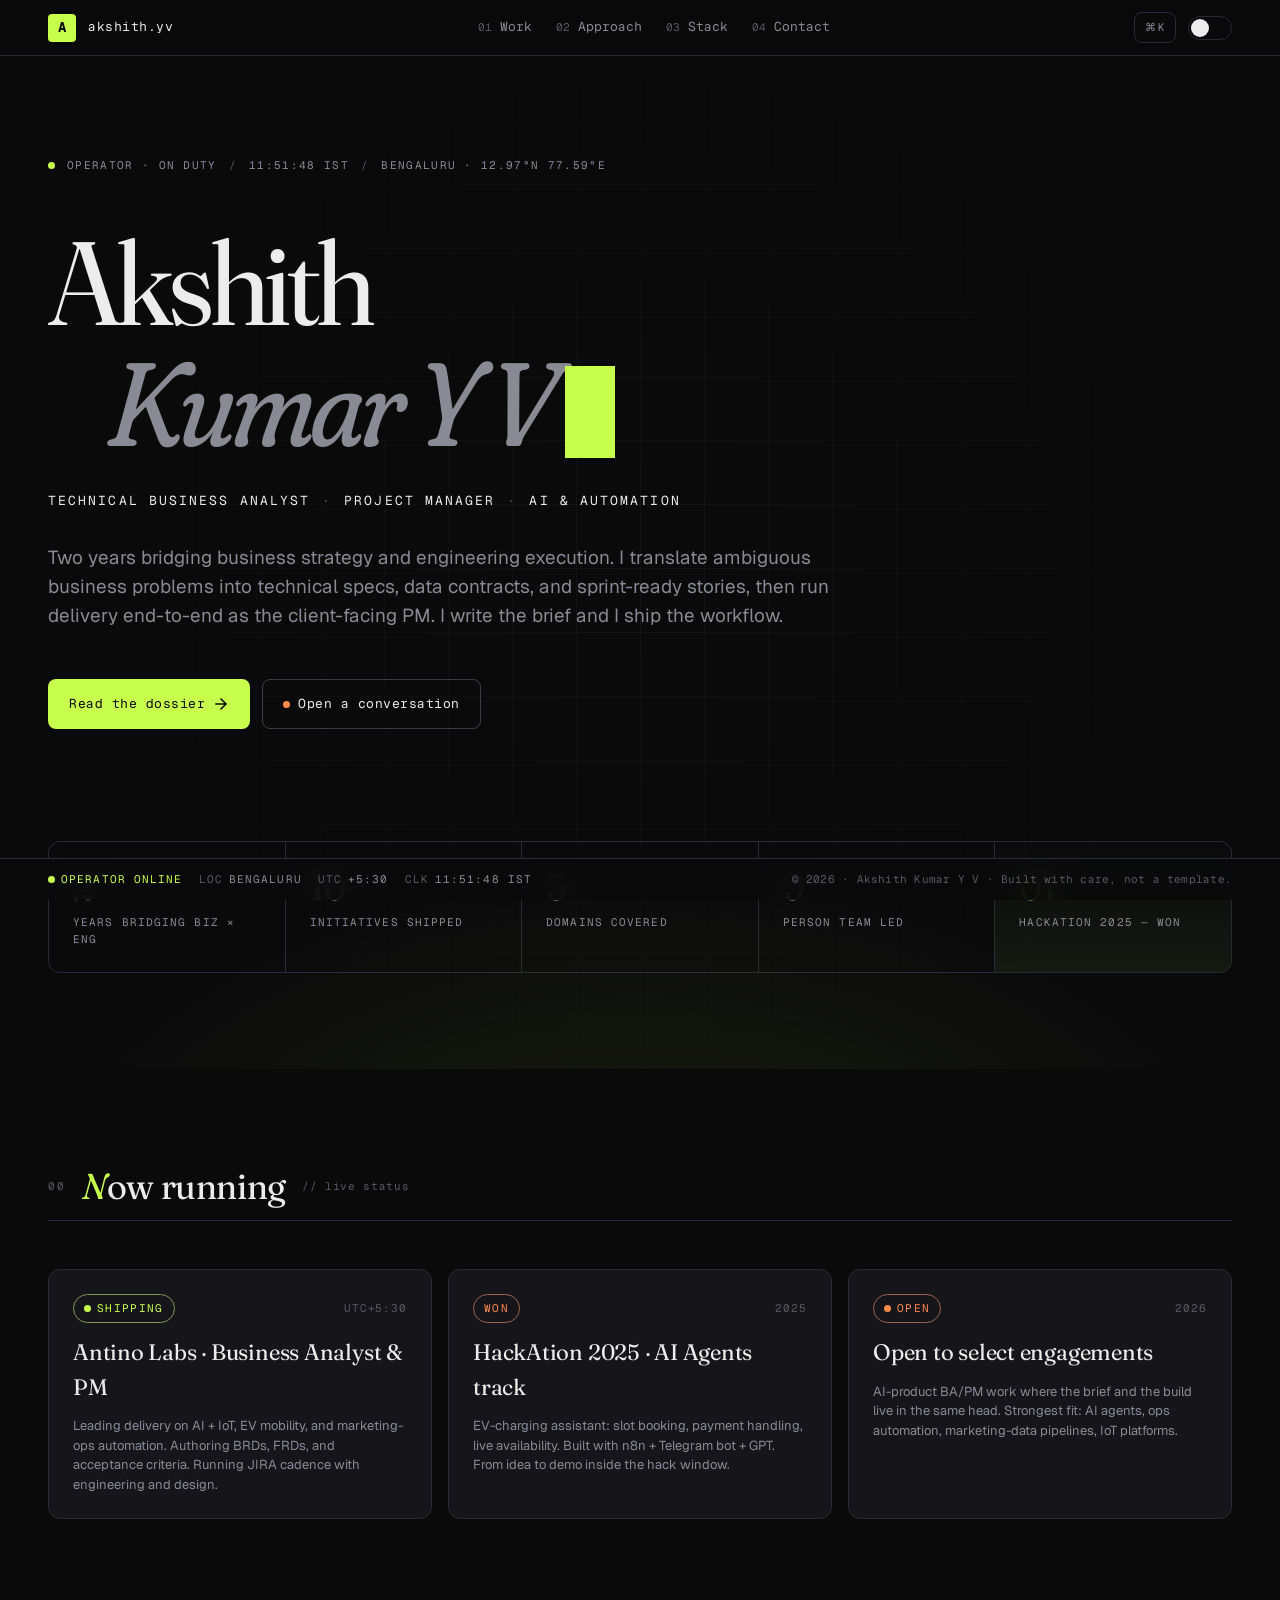
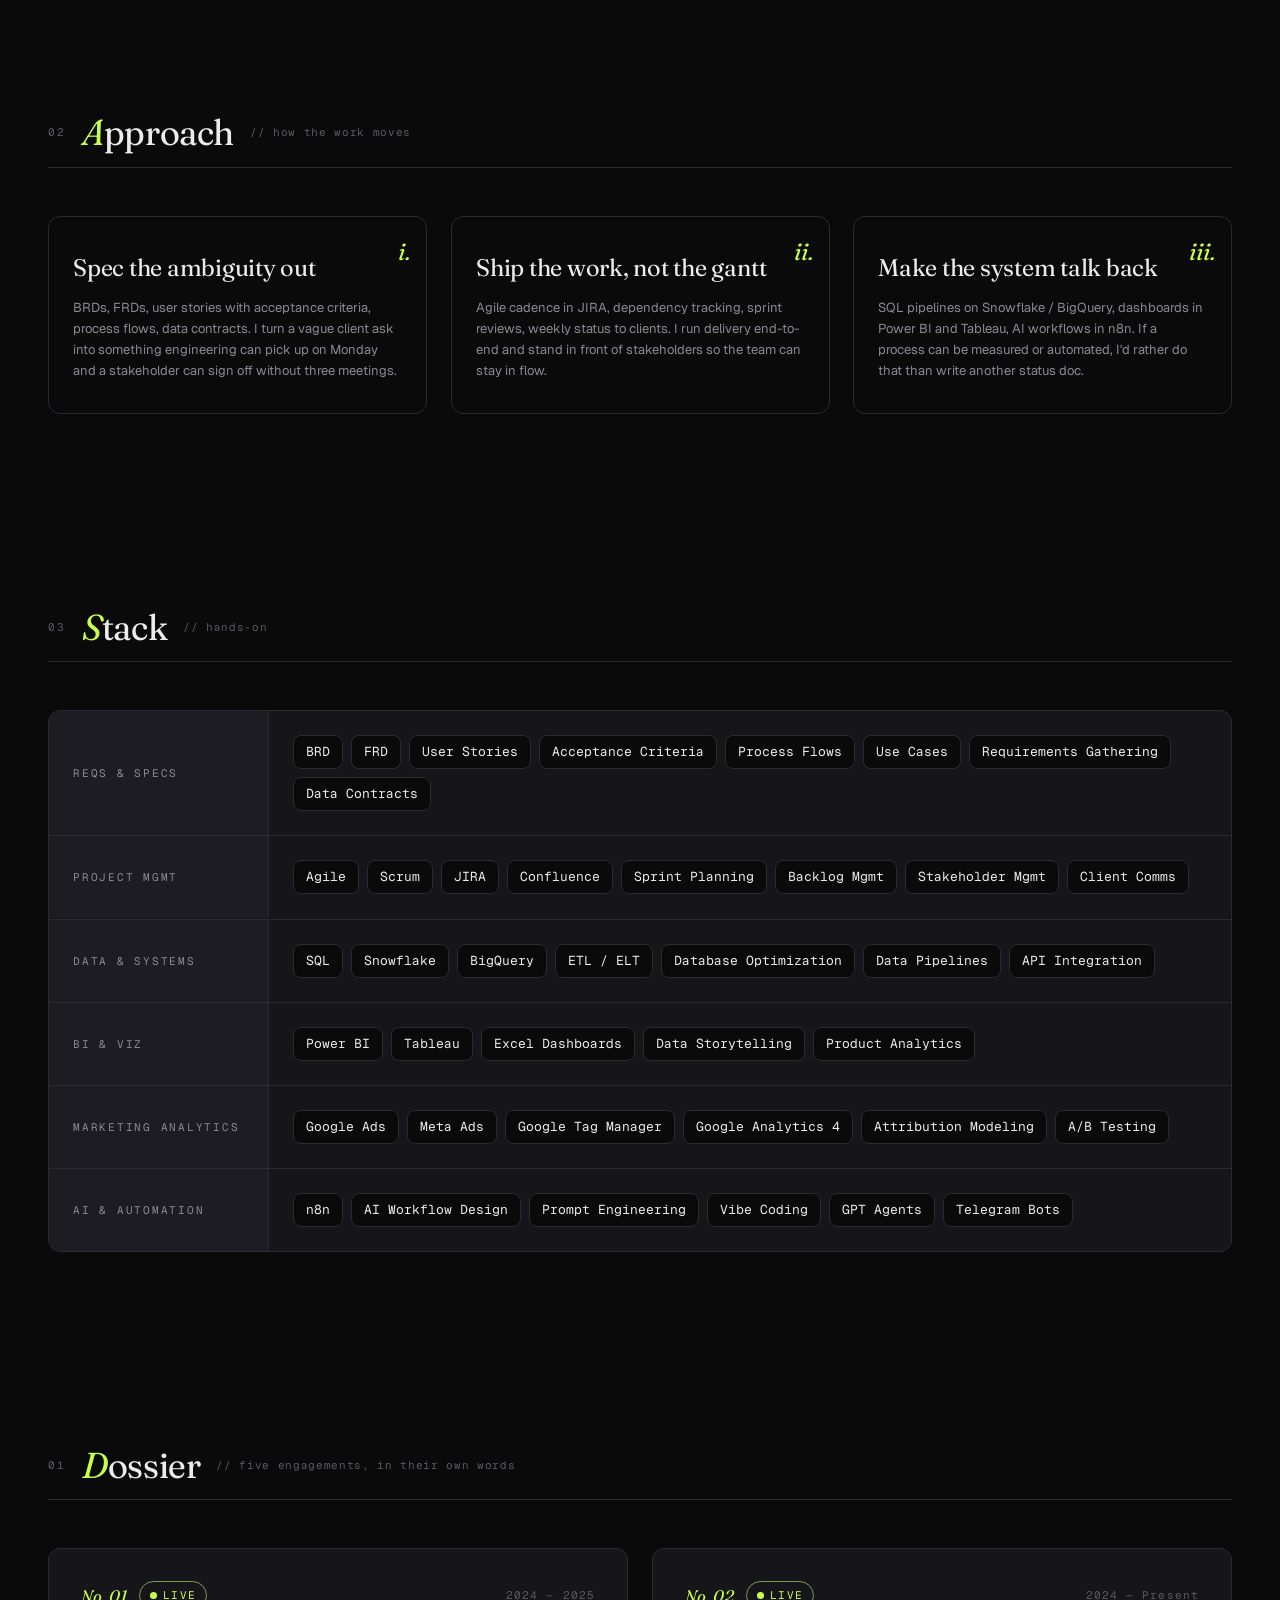
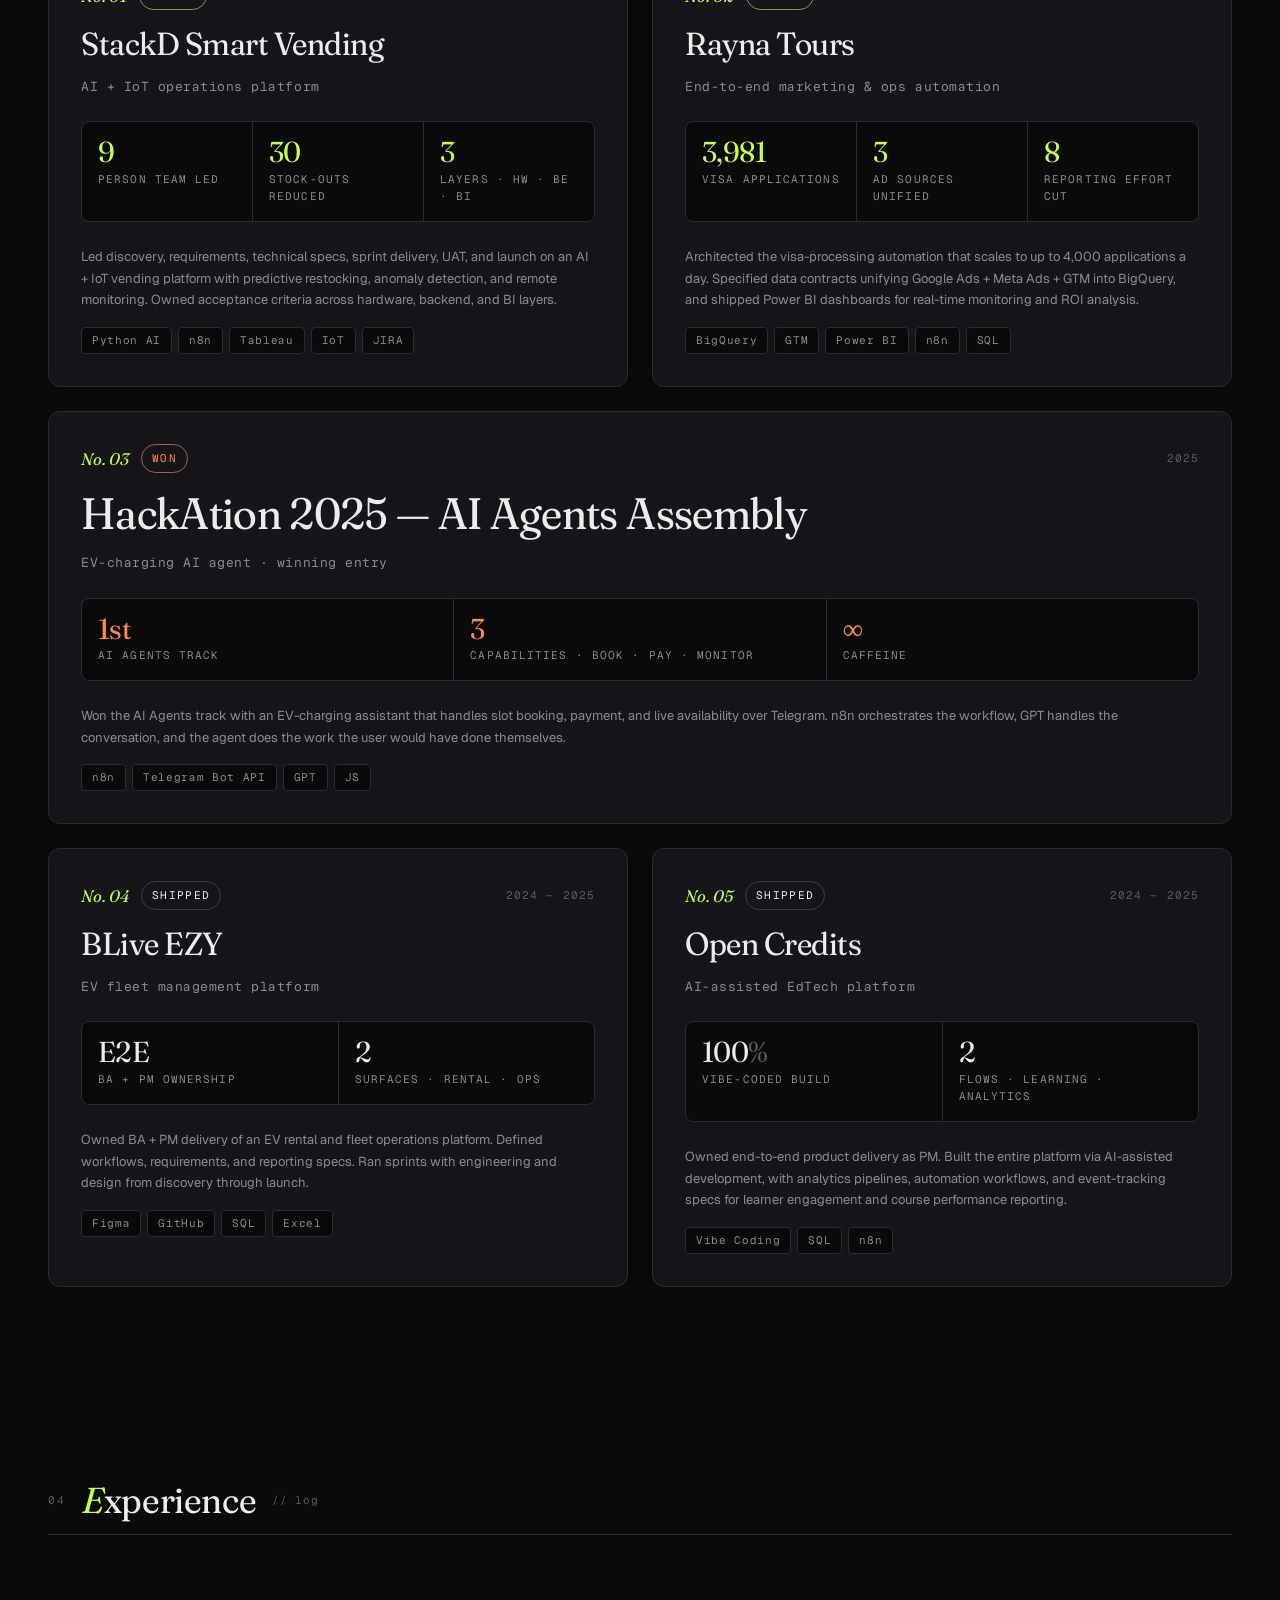
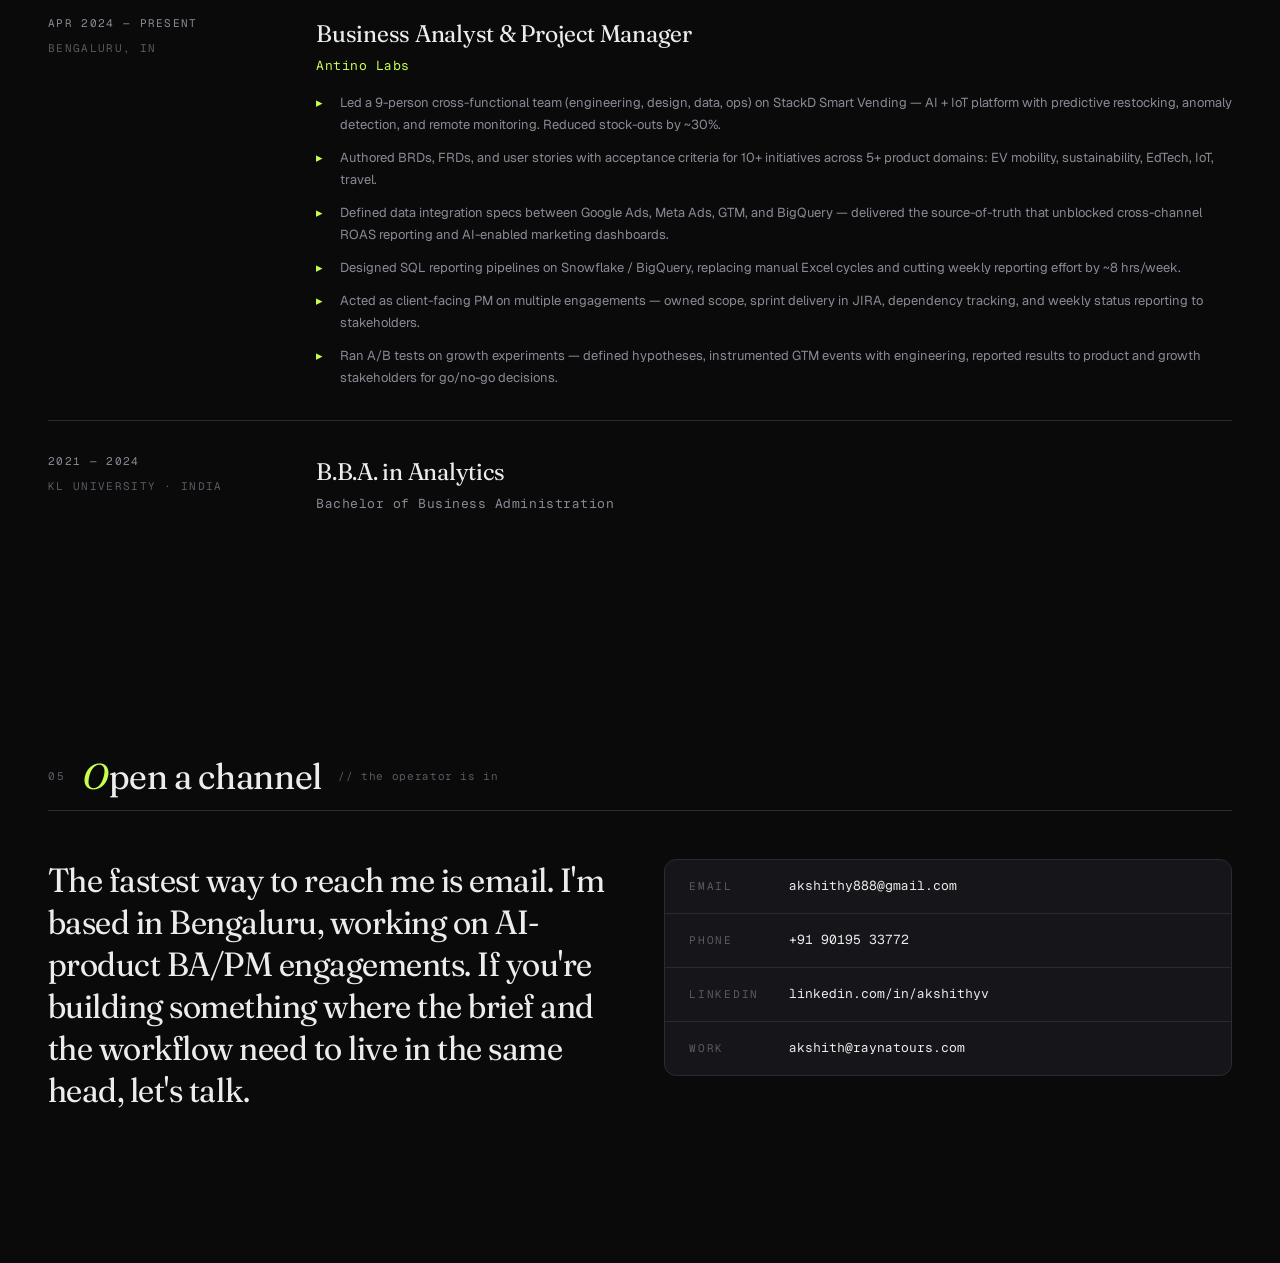
==== index.html @ d49d1dc2 "Initial portfolio: Operator's Console design system Hand-tuned static portfolio. Three files, zero d" ====
<!doctype html>
<html lang="en" data-theme="dark">
<head>
<meta charset="utf-8">
<meta name="viewport" content="width=device-width,initial-scale=1,viewport-fit=cover">
<meta name="color-scheme" content="dark light">
<title>Akshith Kumar Y V — Technical BA · PM · AI &amp; Automation</title>
<meta name="description" content="Akshith Kumar Y V. Technical Business Analyst &amp; Project Manager bridging business strategy, engineering execution, and AI automation. Bengaluru.">
<meta name="author" content="Akshith Kumar Y V">
<meta property="og:title" content="Akshith Kumar Y V — Operator's Console">
<meta property="og:description" content="Technical BA & PM shipping AI + automation systems. Bengaluru.">
<meta property="og:type" content="profile">
<meta name="theme-color" content="#0A0A0B" media="(prefers-color-scheme: dark)">
<meta name="theme-color" content="#FAF8F3" media="(prefers-color-scheme: light)">

<link rel="preconnect" href="https://fonts.googleapis.com">
<link rel="preconnect" href="https://fonts.gstatic.com" crossorigin>
<link rel="stylesheet" href="https://fonts.googleapis.com/css2?family=Fraunces:opsz,wght,SOFT@9..144,300..700,30&family=Geist:wght@400;500;600;700&family=Geist+Mono:wght@400;500&display=swap">
<link rel="stylesheet" href="styles.css?v=8">
<link rel="icon" href="favicon.svg" type="image/svg+xml">
</head>
<body>

<a href="#main" class="skip-link">Skip to content</a>

<header class="topbar" role="banner">
  <a href="#top" class="brand" aria-label="Akshith Kumar — home">
    <span class="brand-mark" aria-hidden="true">A</span>
    <span class="brand-mono">akshith.yv</span>
  </a>
  <nav class="topnav" aria-label="Primary">
    <a href="#dossier"><span class="num">01</span> Work</a>
    <a href="#approach"><span class="num">02</span> Approach</a>
    <a href="#capabilities"><span class="num">03</span> Stack</a>
    <a href="#contact"><span class="num">04</span> Contact</a>
  </nav>
  <div class="topbar-actions">
    <button class="kbd-hint" data-cmd-trigger aria-label="Open command palette">
      <kbd>⌘</kbd><kbd>K</kbd>
    </button>
    <button class="theme-toggle" data-theme-toggle aria-label="Toggle theme" aria-pressed="false">
      <span class="theme-toggle-track" aria-hidden="true"></span>
    </button>
  </div>
</header>

<main id="main">

<!-- ============================================================ HERO -->
<section id="top" class="hero" aria-labelledby="hero-name">
  <div class="hero-grid" aria-hidden="true"></div>

  <div class="hero-meta">
    <span class="dot dot-live" aria-hidden="true"></span>
    <span>OPERATOR · ON DUTY</span>
    <span class="meta-sep" aria-hidden="true">/</span>
    <span data-clock>—</span>
    <span class="meta-sep" aria-hidden="true">/</span>
    <span>BENGALURU · 12.97°N 77.59°E</span>
  </div>

  <h1 id="hero-name" class="hero-name">
    <span class="hero-line" data-morph>Akshith</span>
    <span class="hero-line hero-line-2" data-morph>Kumar Y V<em class="hero-cursor" aria-hidden="true"></em></span>
  </h1>

  <p class="hero-role">
    <span>Technical Business Analyst</span>
    <span class="dim">·</span>
    <span>Project Manager</span>
    <span class="dim">·</span>
    <span>AI &amp; Automation</span>
  </p>

  <p class="hero-lede">
    Two years bridging business strategy and engineering execution. I translate ambiguous
    business problems into technical specs, data contracts, and sprint-ready stories,
    then run delivery end-to-end as the client-facing PM. I write the brief and I ship
    the workflow.
  </p>

  <div class="hero-cta">
    <a href="#dossier" class="btn btn-primary">
      <span>Read the dossier</span>
      <svg width="16" height="16" viewBox="0 0 16 16" fill="none" aria-hidden="true"><path d="M3 8h10m0 0L8 3m5 5l-5 5" stroke="currentColor" stroke-width="1.5" stroke-linecap="square"/></svg>
    </a>
    <a href="mailto:akshithy888@gmail.com" class="btn btn-ghost">
      <span class="dot dot-warm" aria-hidden="true"></span>
      Open a conversation
    </a>
  </div>

  <div class="hero-stat-strip">
    <div class="stat">
      <span class="stat-num" data-count-to="2" data-suffix="+">0</span>
      <span class="stat-label">years bridging biz × eng</span>
    </div>
    <div class="stat">
      <span class="stat-num" data-count-to="10" data-suffix="+">0</span>
      <span class="stat-label">initiatives shipped</span>
    </div>
    <div class="stat">
      <span class="stat-num" data-count-to="5" data-suffix="+">0</span>
      <span class="stat-label">domains covered</span>
    </div>
    <div class="stat">
      <span class="stat-num" data-count-to="9">0</span>
      <span class="stat-label">person team led</span>
    </div>
    <div class="stat stat-win">
      <span class="stat-num">01</span>
      <span class="stat-label">HackAtion 2025 — won</span>
    </div>
  </div>
</section>

<!-- ===================================================== NOW RUNNING -->
<section id="signal" class="signal" aria-labelledby="signal-label">
  <div class="section-head">
    <span class="section-num">00</span>
    <h2 id="signal-label" class="section-title">Now running</h2>
    <span class="section-rule" aria-hidden="true"></span>
    <span class="section-meta">// live status</span>
  </div>

  <div class="signal-grid">
    <article class="signal-card">
      <header>
        <span class="pill pill-live"><span class="dot dot-live" aria-hidden="true"></span>SHIPPING</span>
        <span class="signal-time">UTC+5:30</span>
      </header>
      <p class="signal-headline">Antino Labs · Business Analyst &amp; PM</p>
      <p class="signal-sub">Leading delivery on AI + IoT, EV mobility, and marketing-ops automation.
        Authoring BRDs, FRDs, and acceptance criteria. Running JIRA cadence with engineering and design.</p>
    </article>

    <article class="signal-card">
      <header>
        <span class="pill pill-won">WON</span>
        <span class="signal-time">2025</span>
      </header>
      <p class="signal-headline">HackAtion 2025 · AI Agents track</p>
      <p class="signal-sub">EV-charging assistant: slot booking, payment handling, live availability.
        Built with n8n + Telegram bot + GPT. From idea to demo inside the hack window.</p>
    </article>

    <article class="signal-card">
      <header>
        <span class="pill pill-open"><span class="dot dot-warm" aria-hidden="true"></span>OPEN</span>
        <span class="signal-time">2026</span>
      </header>
      <p class="signal-headline">Open to select engagements</p>
      <p class="signal-sub">AI-product BA/PM work where the brief and the build live in the same head.
        Strongest fit: AI agents, ops automation, marketing-data pipelines, IoT platforms.</p>
    </article>
  </div>
</section>

<!-- ========================================================== APPROACH -->
<section id="approach" class="approach" aria-labelledby="approach-label">
  <div class="section-head">
    <span class="section-num">02</span>
    <h2 id="approach-label" class="section-title">Approach</h2>
    <span class="section-rule" aria-hidden="true"></span>
    <span class="section-meta">// how the work moves</span>
  </div>

  <div class="approach-grid">
    <article class="pillar">
      <span class="pillar-num">i.</span>
      <h3 class="pillar-title">Spec the ambiguity out</h3>
      <p>BRDs, FRDs, user stories with acceptance criteria, process flows, data contracts.
        I turn a vague client ask into something engineering can pick up on Monday and
        a stakeholder can sign off without three meetings.</p>
    </article>
    <article class="pillar">
      <span class="pillar-num">ii.</span>
      <h3 class="pillar-title">Ship the work, not the gantt</h3>
      <p>Agile cadence in JIRA, dependency tracking, sprint reviews, weekly status to
        clients. I run delivery end-to-end and stand in front of stakeholders so the
        team can stay in flow.</p>
    </article>
    <article class="pillar">
      <span class="pillar-num">iii.</span>
      <h3 class="pillar-title">Make the system talk back</h3>
      <p>SQL pipelines on Snowflake / BigQuery, dashboards in Power BI and Tableau,
        AI workflows in n8n. If a process can be measured or automated, I'd rather
        do that than write another status doc.</p>
    </article>
  </div>
</section>

<!-- ====================================================== CAPABILITIES -->
<section id="capabilities" class="capabilities" aria-labelledby="cap-label">
  <div class="section-head">
    <span class="section-num">03</span>
    <h2 id="cap-label" class="section-title">Stack</h2>
    <span class="section-rule" aria-hidden="true"></span>
    <span class="section-meta">// hands-on</span>
  </div>

  <div class="cap-table" role="table" aria-label="Capabilities matrix">
    <div class="cap-row" role="row">
      <div class="cap-cat" role="rowheader">REQS &amp; SPECS</div>
      <div class="cap-skills" role="cell">
        <span>BRD</span><span>FRD</span><span>User Stories</span><span>Acceptance Criteria</span>
        <span>Process Flows</span><span>Use Cases</span><span>Requirements Gathering</span><span>Data Contracts</span>
      </div>
    </div>
    <div class="cap-row" role="row">
      <div class="cap-cat" role="rowheader">PROJECT MGMT</div>
      <div class="cap-skills" role="cell">
        <span>Agile</span><span>Scrum</span><span>JIRA</span><span>Confluence</span>
        <span>Sprint Planning</span><span>Backlog Mgmt</span><span>Stakeholder Mgmt</span><span>Client Comms</span>
      </div>
    </div>
    <div class="cap-row" role="row">
      <div class="cap-cat" role="rowheader">DATA &amp; SYSTEMS</div>
      <div class="cap-skills" role="cell">
        <span>SQL</span><span>Snowflake</span><span>BigQuery</span><span>ETL / ELT</span>
        <span>Database Optimization</span><span>Data Pipelines</span><span>API Integration</span>
      </div>
    </div>
    <div class="cap-row" role="row">
      <div class="cap-cat" role="rowheader">BI &amp; VIZ</div>
      <div class="cap-skills" role="cell">
        <span>Power BI</span><span>Tableau</span><span>Excel Dashboards</span>
        <span>Data Storytelling</span><span>Product Analytics</span>
      </div>
    </div>
    <div class="cap-row" role="row">
      <div class="cap-cat" role="rowheader">MARKETING ANALYTICS</div>
      <div class="cap-skills" role="cell">
        <span>Google Ads</span><span>Meta Ads</span><span>Google Tag Manager</span>
        <span>Google Analytics 4</span><span>Attribution Modeling</span><span>A/B Testing</span>
      </div>
    </div>
    <div class="cap-row" role="row">
      <div class="cap-cat" role="rowheader">AI &amp; AUTOMATION</div>
      <div class="cap-skills cap-skills-accent" role="cell">
        <span>n8n</span><span>AI Workflow Design</span><span>Prompt Engineering</span>
        <span>Vibe Coding</span><span>GPT Agents</span><span>Telegram Bots</span>
      </div>
    </div>
  </div>
</section>

<!-- ============================================================ DOSSIER -->
<section id="dossier" class="dossier" aria-labelledby="dossier-label">
  <div class="section-head">
    <span class="section-num">01</span>
    <h2 id="dossier-label" class="section-title">Dossier</h2>
    <span class="section-rule" aria-hidden="true"></span>
    <span class="section-meta">// five engagements, in their own words</span>
  </div>

  <div class="dossier-grid">

    <article class="case" data-case="01" style="--accent-edge:var(--accent)">
      <header class="case-head">
        <span class="case-num">No. 01</span>
        <span class="pill pill-live"><span class="dot dot-live" aria-hidden="true"></span>LIVE</span>
        <span class="case-year">2024 — 2025</span>
      </header>
      <h3 class="case-title"><a href="case-stackd.html">StackD Smart Vending</a></h3>
      <p class="case-tag">AI + IoT operations platform</p>

      <div class="case-kpis">
        <div class="kpi">
          <span class="kpi-num" data-count-to="9">0</span>
          <span class="kpi-label">person team led</span>
        </div>
        <div class="kpi">
          <span class="kpi-num" data-count-to="30" data-suffix="%">0</span>
          <span class="kpi-label">stock-outs reduced</span>
        </div>
        <div class="kpi">
          <span class="kpi-num">3</span>
          <span class="kpi-label">layers · HW · BE · BI</span>
        </div>
      </div>

      <p class="case-body">
        Led discovery, requirements, technical specs, sprint delivery, UAT, and launch
        on an AI + IoT vending platform with predictive restocking, anomaly detection,
        and remote monitoring. Owned acceptance criteria across hardware, backend, and
        BI layers.
      </p>

      <ul class="case-stack" aria-label="Stack">
        <li>Python AI</li><li>n8n</li><li>Tableau</li><li>IoT</li><li>JIRA</li>
      </ul>
    </article>

    <article class="case" data-case="02">
      <header class="case-head">
        <span class="case-num">No. 02</span>
        <span class="pill pill-live"><span class="dot dot-live" aria-hidden="true"></span>LIVE</span>
        <span class="case-year">2024 — Present</span>
      </header>
      <h3 class="case-title">Rayna Tours</h3>
      <p class="case-tag">End-to-end marketing &amp; ops automation</p>

      <div class="case-kpis">
        <div class="kpi">
          <span class="kpi-num" data-count-to="4000" data-suffix="/day">0</span>
          <span class="kpi-label">visa applications</span>
        </div>
        <div class="kpi">
          <span class="kpi-num" data-count-to="3">0</span>
          <span class="kpi-label">ad sources unified</span>
        </div>
        <div class="kpi">
          <span class="kpi-num" data-count-to="8" data-suffix="h/wk">0</span>
          <span class="kpi-label">reporting effort cut</span>
        </div>
      </div>

      <p class="case-body">
        Architected the visa-processing automation that scales to up to 4,000 applications
        a day. Specified data contracts unifying Google Ads + Meta Ads + GTM into BigQuery,
        and shipped Power BI dashboards for real-time monitoring and ROI analysis.
      </p>

      <ul class="case-stack" aria-label="Stack">
        <li>BigQuery</li><li>GTM</li><li>Power BI</li><li>n8n</li><li>SQL</li>
      </ul>
    </article>

    <article class="case case-feature" data-case="03" style="--accent-edge:var(--accent-warm)">
      <header class="case-head">
        <span class="case-num">No. 03</span>
        <span class="pill pill-won">WON</span>
        <span class="case-year">2025</span>
      </header>
      <h3 class="case-title">HackAtion 2025 — AI Agents Assembly</h3>
      <p class="case-tag">EV-charging AI agent · winning entry</p>

      <div class="case-kpis">
        <div class="kpi">
          <span class="kpi-num">1st</span>
          <span class="kpi-label">AI Agents track</span>
        </div>
        <div class="kpi">
          <span class="kpi-num">3</span>
          <span class="kpi-label">capabilities · book · pay · monitor</span>
        </div>
        <div class="kpi">
          <span class="kpi-num">∞</span>
          <span class="kpi-label">caffeine</span>
        </div>
      </div>

      <p class="case-body">
        Won the AI Agents track with an EV-charging assistant that handles slot booking,
        payment, and live availability over Telegram. n8n orchestrates the workflow,
        GPT handles the conversation, and the agent does the work the user would have
        done themselves.
      </p>

      <ul class="case-stack" aria-label="Stack">
        <li>n8n</li><li>Telegram Bot API</li><li>GPT</li><li>JS</li>
      </ul>
    </article>

    <article class="case" data-case="04">
      <header class="case-head">
        <span class="case-num">No. 04</span>
        <span class="pill pill-shipped">SHIPPED</span>
        <span class="case-year">2024 — 2025</span>
      </header>
      <h3 class="case-title">BLive EZY</h3>
      <p class="case-tag">EV fleet management platform</p>

      <div class="case-kpis">
        <div class="kpi">
          <span class="kpi-num">E2E</span>
          <span class="kpi-label">BA + PM ownership</span>
        </div>
        <div class="kpi">
          <span class="kpi-num">2</span>
          <span class="kpi-label">surfaces · rental · ops</span>
        </div>
      </div>

      <p class="case-body">
        Owned BA + PM delivery of an EV rental and fleet operations platform. Defined
        workflows, requirements, and reporting specs. Ran sprints with engineering and
        design from discovery through launch.
      </p>

      <ul class="case-stack" aria-label="Stack">
        <li>Figma</li><li>GitHub</li><li>SQL</li><li>Excel</li>
      </ul>
    </article>

    <article class="case" data-case="05">
      <header class="case-head">
        <span class="case-num">No. 05</span>
        <span class="pill pill-shipped">SHIPPED</span>
        <span class="case-year">2024 — 2025</span>
      </header>
      <h3 class="case-title">Open Credits</h3>
      <p class="case-tag">AI-assisted EdTech platform</p>

      <div class="case-kpis">
        <div class="kpi">
          <span class="kpi-num">100<span class="dim">%</span></span>
          <span class="kpi-label">vibe-coded build</span>
        </div>
        <div class="kpi">
          <span class="kpi-num">2</span>
          <span class="kpi-label">flows · learning · analytics</span>
        </div>
      </div>

      <p class="case-body">
        Owned end-to-end product delivery as PM. Built the entire platform via
        AI-assisted development, with analytics pipelines, automation workflows, and
        event-tracking specs for learner engagement and course performance reporting.
      </p>

      <ul class="case-stack" aria-label="Stack">
        <li>Vibe Coding</li><li>SQL</li><li>n8n</li>
      </ul>
    </article>

  </div>
</section>

<!-- ========================================================= EXPERIENCE -->
<section id="experience" class="experience" aria-labelledby="exp-label">
  <div class="section-head">
    <span class="section-num">04</span>
    <h2 id="exp-label" class="section-title">Experience</h2>
    <span class="section-rule" aria-hidden="true"></span>
    <span class="section-meta">// log</span>
  </div>

  <article class="job">
    <div class="job-meta">
      <span class="job-when">APR 2024 — PRESENT</span>
      <span class="job-where">BENGALURU, IN</span>
    </div>
    <div class="job-body">
      <h3 class="job-title">Business Analyst &amp; Project Manager</h3>
      <p class="job-org">Antino Labs</p>
      <ul class="job-bullets">
        <li>Led a 9-person cross-functional team (engineering, design, data, ops) on StackD Smart Vending — AI + IoT platform with predictive restocking, anomaly detection, and remote monitoring. Reduced stock-outs by ~30%.</li>
        <li>Authored BRDs, FRDs, and user stories with acceptance criteria for 10+ initiatives across 5+ product domains: EV mobility, sustainability, EdTech, IoT, travel.</li>
        <li>Defined data integration specs between Google Ads, Meta Ads, GTM, and BigQuery — delivered the source-of-truth that unblocked cross-channel ROAS reporting and AI-enabled marketing dashboards.</li>
        <li>Designed SQL reporting pipelines on Snowflake / BigQuery, replacing manual Excel cycles and cutting weekly reporting effort by ~8 hrs/week.</li>
        <li>Acted as client-facing PM on multiple engagements — owned scope, sprint delivery in JIRA, dependency tracking, and weekly status reporting to stakeholders.</li>
        <li>Ran A/B tests on growth experiments — defined hypotheses, instrumented GTM events with engineering, reported results to product and growth stakeholders for go/no-go decisions.</li>
      </ul>
    </div>
  </article>

  <article class="job job-edu">
    <div class="job-meta">
      <span class="job-when">2021 — 2024</span>
      <span class="job-where">KL UNIVERSITY · INDIA</span>
    </div>
    <div class="job-body">
      <h3 class="job-title">B.B.A. in Analytics</h3>
      <p class="job-org">Bachelor of Business Administration</p>
    </div>
  </article>
</section>

<!-- ============================================================ CONTACT -->
<section id="contact" class="contact" aria-labelledby="contact-label">
  <div class="section-head">
    <span class="section-num">05</span>
    <h2 id="contact-label" class="section-title">Open a channel</h2>
    <span class="section-rule" aria-hidden="true"></span>
    <span class="section-meta">// the operator is in</span>
  </div>

  <div class="contact-grid">
    <p class="contact-lede">
      The fastest way to reach me is email. I'm based in Bengaluru, working on
      AI-product BA/PM engagements. If you're building something where the brief
      and the workflow need to live in the same head, let's talk.
    </p>

    <ul class="contact-channels">
      <li>
        <span class="ch-label">EMAIL</span>
        <a href="mailto:akshithy888@gmail.com">akshithy888@gmail.com</a>
      </li>
      <li>
        <span class="ch-label">PHONE</span>
        <a href="tel:+919019533772">+91 90195 33772</a>
      </li>
      <li>
        <span class="ch-label">LINKEDIN</span>
        <a href="https://linkedin.com/in/akshithyv" target="_blank" rel="noopener">linkedin.com/in/akshithyv</a>
      </li>
      <li>
        <span class="ch-label">WORK</span>
        <a href="mailto:akshith@raynatours.com">akshith@raynatours.com</a>
      </li>
    </ul>
  </div>
</section>

</main>

<!-- ============================================================ FOOTER -->
<footer class="status-strip" role="contentinfo">
  <span class="strip-cell strip-live">
    <span class="dot dot-live" aria-hidden="true"></span>
    <span>OPERATOR ONLINE</span>
  </span>
  <span class="strip-cell"><span class="strip-key">LOC</span> Bengaluru</span>
  <span class="strip-cell"><span class="strip-key">UTC</span> +5:30</span>
  <span class="strip-cell"><span class="strip-key">CLK</span> <span data-clock>—</span></span>
  <span class="strip-cell strip-cell-flex"></span>
  <span class="strip-cell strip-build">© 2026 · Akshith Kumar Y V · Built with care, not a template.</span>
</footer>

<!-- =================================================== COMMAND PALETTE -->
<dialog id="cmd-palette" class="cmd-palette" aria-label="Command palette">
  <form method="dialog" class="cmd-form">
    <div class="cmd-head">
      <span class="cmd-prompt" aria-hidden="true">›</span>
      <input id="cmd-input" type="text" placeholder="Jump to a section, copy contact, toggle theme…" autocomplete="off" spellcheck="false" aria-label="Search commands">
      <kbd class="cmd-esc">ESC</kbd>
    </div>
    <ul id="cmd-list" class="cmd-list" role="listbox" aria-label="Commands"></ul>
    <div class="cmd-foot">
      <span><kbd>↑</kbd><kbd>↓</kbd> navigate</span>
      <span><kbd>↵</kbd> select</span>
      <span><kbd>ESC</kbd> close</span>
    </div>
  </form>
</dialog>

<script src="script.js?v=4" defer></script>
</body>
</html>
---- styles.css ----
/* ============================================================
   Akshith Kumar Y V — Operator's Console
   Design system: see DESIGN.md
   ============================================================ */

/* -------------------- TOKENS -------------------- */
:root {
  /* type */
  --ff-display: 'Fraunces', ui-serif, Georgia, serif;
  --ff-body: 'Geist', ui-sans-serif, -apple-system, BlinkMacSystemFont, 'Segoe UI', sans-serif;
  --ff-mono: 'Geist Mono', ui-monospace, 'SF Mono', Menlo, Consolas, monospace;

  --fs-display-1: clamp(3.25rem, 8vw + 1rem, 8rem);
  --fs-display-2: clamp(2rem, 4vw + 1rem, 3.5rem);
  --fs-h1: clamp(1.75rem, 2vw + 1rem, 2.25rem);
  --fs-h2: 1.5rem;
  --fs-h3: 1.125rem;
  --fs-body: 1rem;
  --fs-meta: 0.8125rem;
  --fs-micro: 0.6875rem;

  --lh-tight: 1.02;
  --lh-snug: 1.2;
  --lh-body: 1.55;

  /* spacing */
  --sp-1: 4px; --sp-2: 8px; --sp-3: 12px; --sp-4: 16px;
  --sp-5: 24px; --sp-6: 32px; --sp-7: 48px; --sp-8: 64px;
  --sp-9: 96px; --sp-10: 128px;

  /* radii */
  --r-sm: 4px; --r-md: 8px; --r-lg: 12px; --r-xl: 16px; --r-full: 9999px;

  /* color: dark default */
  --bg: #0A0A0B;
  --bg-deep: #060607;
  --surface: #15151A;
  --surface-2: #1C1C22;
  --rule: #2A2A33;
  --rule-strong: #3D3D48;
  --text: #ECECEC;
  --text-muted: #8A8A95;
  --text-dim: #5A5A63;
  --accent: #C8FF4D;
  --accent-ink: #0A0A0B;
  --accent-warm: #FF8A4C;
  --accent-rose: #FF5C7A;

  /* ui */
  --ease-out: cubic-bezier(0.16, 1, 0.3, 1);
  --ease-in-out: cubic-bezier(0.65, 0, 0.35, 1);
  --d-micro: 80ms;
  --d-short: 200ms;
  --d-med: 400ms;
  --d-long: 700ms;

  --grid-line: rgba(255,255,255,0.04);
  --hero-cursor-glow: rgba(200,255,77,0.10);
}

[data-theme="light"] {
  --bg: #FAF8F3;
  --bg-deep: #EFEBE2;
  --surface: #F2EFE8;
  --surface-2: #ECE8DE;
  --rule: #D9D3C5;
  --rule-strong: #2B2A26;
  --text: #0E0E12;
  --text-muted: #595650;
  --text-dim: #8A877F;
  --accent: #1F4A1F;
  --accent-ink: #FAF8F3;
  --accent-warm: #B23A1A;
  --grid-line: rgba(0,0,0,0.04);
  --hero-cursor-glow: rgba(31,74,31,0.08);
}

/* -------------------- BASE -------------------- */
*, *::before, *::after { box-sizing: border-box; }
html { scroll-behavior: smooth; -webkit-text-size-adjust: 100%; }
body {
  margin: 0;
  /* on desktop the status strip is fixed; reserve clearance so no content gets
     hidden under it. mobile lets the strip flow naturally at page-end (see
     .status-strip media queries) so no padding is needed there. */
  background: var(--bg);
  color: var(--text);
  font-family: var(--ff-body);
  font-size: var(--fs-body);
  line-height: var(--lh-body);
  font-feature-settings: "ss01", "ss02", "cv01";
  text-rendering: optimizeLegibility;
  -webkit-font-smoothing: antialiased;
  -moz-osx-font-smoothing: grayscale;
  overflow-x: hidden;
  transition: background var(--d-med) var(--ease-out), color var(--d-med) var(--ease-out);
}

img, svg { display: block; max-width: 100%; }
a { color: inherit; text-decoration: none; }
button { font: inherit; color: inherit; background: none; border: 0; padding: 0; cursor: pointer; }

::selection { background: var(--accent); color: var(--accent-ink); }

:focus-visible {
  outline: 2px solid var(--accent);
  outline-offset: 3px;
  border-radius: var(--r-sm);
}

.skip-link {
  position: fixed; top: -100px; left: 16px;
  background: var(--accent); color: var(--accent-ink);
  padding: 12px 16px; border-radius: var(--r-md);
  font-family: var(--ff-mono); font-size: var(--fs-meta);
  z-index: 1000; transition: top var(--d-short) var(--ease-out);
}
.skip-link:focus { top: 16px; }

/* -------------------- LAYOUT GRID -------------------- */
main { display: block; }

section {
  max-width: 1280px;
  margin-inline: auto;
  padding: var(--sp-9) var(--sp-5);
  position: relative;
}
@media (min-width: 1024px) {
  section { padding-inline: var(--sp-7); }
}

.section-head {
  display: grid;
  grid-template-columns: auto auto 1fr auto;
  align-items: center;
  gap: var(--sp-4);
  margin-bottom: var(--sp-7);
  padding-bottom: var(--sp-3);
  border-bottom: 1px solid var(--rule);
}
.section-num {
  font-family: var(--ff-mono);
  font-size: var(--fs-micro);
  letter-spacing: 0.18em;
  color: var(--text-dim);
}
.section-title {
  font-family: var(--ff-display);
  font-weight: 400;
  font-size: var(--fs-h1);
  font-variation-settings: "opsz" 60, "SOFT" 30;
  letter-spacing: -0.01em;
  margin: 0;
  line-height: var(--lh-snug);
}
.section-title::first-letter { font-style: italic; color: var(--accent); }
.section-rule { display: none; }
.section-meta {
  font-family: var(--ff-mono);
  font-size: var(--fs-micro);
  color: var(--text-dim);
  letter-spacing: 0.06em;
}

/* -------------------- TOPBAR -------------------- */
.topbar {
  position: sticky; top: 0; z-index: 50;
  display: flex; align-items: center; justify-content: space-between;
  padding: var(--sp-3) var(--sp-5);
  background: color-mix(in oklab, var(--bg) 88%, transparent);
  backdrop-filter: blur(16px) saturate(140%);
  -webkit-backdrop-filter: blur(16px) saturate(140%);
  border-bottom: 1px solid var(--rule);
}
@media (min-width: 1024px) {
  .topbar { padding: var(--sp-3) var(--sp-7); }
}

.brand { display: inline-flex; align-items: center; gap: var(--sp-3); }
.brand-mark {
  width: 28px; height: 28px;
  display: inline-grid; place-items: center;
  background: var(--accent); color: var(--accent-ink);
  font-family: var(--ff-mono); font-weight: 700; font-size: 14px;
  border-radius: var(--r-sm);
  transform: translateZ(0);
}
.brand-mono {
  font-family: var(--ff-mono); font-size: var(--fs-meta);
  letter-spacing: 0.04em; color: var(--text);
}

.topnav {
  display: none;
  gap: var(--sp-5);
  font-family: var(--ff-mono);
  font-size: var(--fs-meta);
}
@media (min-width: 768px) { .topnav { display: inline-flex; } }
.topnav a {
  color: var(--text-muted);
  display: inline-flex; align-items: baseline; gap: var(--sp-2);
  transition: color var(--d-short) var(--ease-out);
}
.topnav a:hover { color: var(--text); }
.topnav .num {
  font-size: var(--fs-micro); color: var(--text-dim);
}

.topbar-actions { display: inline-flex; align-items: center; gap: var(--sp-3); }
.kbd-hint {
  display: none;
  align-items: center; gap: 2px;
  padding: 6px 10px;
  border: 1px solid var(--rule);
  border-radius: var(--r-md);
  color: var(--text-muted);
  transition: border-color var(--d-short) var(--ease-out), color var(--d-short) var(--ease-out);
}
@media (min-width: 768px) { .kbd-hint { display: inline-flex; } }
.kbd-hint:hover { color: var(--text); border-color: var(--rule-strong); }
.kbd-hint kbd { font-family: var(--ff-mono); font-size: var(--fs-micro); }

.theme-toggle {
  width: 44px; height: 24px;
  border: 1px solid var(--rule);
  border-radius: var(--r-full);
  position: relative;
  transition: border-color var(--d-short) var(--ease-out);
}
.theme-toggle:hover { border-color: var(--rule-strong); }
.theme-toggle-track {
  position: absolute; top: 2px; left: 2px;
  width: 18px; height: 18px;
  background: var(--text);
  border-radius: var(--r-full);
  transition: transform var(--d-med) var(--ease-out), background var(--d-med) var(--ease-out);
}
[data-theme="light"] .theme-toggle-track { transform: translateX(20px); background: var(--accent); }

/* -------------------- HERO -------------------- */
.hero {
  /* tall enough to feel like an above-the-fold moment, but not forced into
     viewport-snapping that fights short or oddly-sized screens */
  padding-top: var(--sp-8);
  padding-bottom: var(--sp-8);
  position: relative;
  overflow: hidden;
}
@media (min-height: 800px) {
  .hero { padding-top: var(--sp-9); padding-bottom: var(--sp-9); }
}
.hero-grid {
  position: absolute; inset: 0;
  background-image:
    linear-gradient(to right, var(--grid-line) 1px, transparent 1px),
    linear-gradient(to bottom, var(--grid-line) 1px, transparent 1px);
  background-size: 64px 64px;
  background-position: 0 0;
  pointer-events: none;
  mask-image: radial-gradient(circle at var(--mx, 50%) var(--my, 50%), rgba(0,0,0,1) 0%, rgba(0,0,0,0.55) 35%, rgba(0,0,0,0.05) 75%);
  -webkit-mask-image: radial-gradient(circle at var(--mx, 50%) var(--my, 50%), rgba(0,0,0,1) 0%, rgba(0,0,0,0.55) 35%, rgba(0,0,0,0.05) 75%);
  transition: opacity var(--d-long) var(--ease-out);
}
.hero::before {
  content: "";
  position: absolute;
  inset: auto 0 -200px 0;
  height: 400px;
  background: radial-gradient(ellipse at 50% 100%, var(--hero-cursor-glow), transparent 70%);
  pointer-events: none;
}

.hero-meta {
  display: inline-flex; align-items: center; flex-wrap: wrap;
  gap: var(--sp-3);
  font-family: var(--ff-mono); font-size: var(--fs-micro);
  letter-spacing: 0.12em; color: var(--text-muted);
  text-transform: uppercase;
  margin-bottom: var(--sp-7);
}
.meta-sep { color: var(--text-dim); }

.hero-name {
  font-family: var(--ff-display);
  font-weight: 400;
  font-size: var(--fs-display-1);
  line-height: var(--lh-tight);
  letter-spacing: -0.035em;
  margin: 0 0 var(--sp-5);
  font-variation-settings: "opsz" 144, "SOFT" 30;
  color: var(--text);
}
.hero-line { display: block; }
.hero-line-2 { color: var(--text-muted); padding-left: 0.5em; font-style: italic; font-variation-settings: "opsz" 144, "SOFT" 100; }
.hero-cursor {
  display: inline-block; width: 0.42em; height: 0.78em;
  background: var(--accent);
  margin-left: 0.12em; vertical-align: -10%;
  animation: blink 1.05s steps(1) infinite;
}
@keyframes blink { 50% { opacity: 0; } }

.hero-role {
  font-family: var(--ff-mono);
  font-size: var(--fs-meta);
  text-transform: uppercase;
  letter-spacing: 0.16em;
  color: var(--text);
  margin: 0 0 var(--sp-6);
  display: inline-flex; flex-wrap: wrap; gap: var(--sp-3);
}
.hero-role .dim { color: var(--text-dim); }

.hero-lede {
  max-width: 62ch;
  font-size: clamp(1rem, 0.5vw + 0.95rem, 1.18rem);
  color: var(--text-muted);
  margin: 0 0 var(--sp-7);
}
.hero-lede em { color: var(--text); font-style: normal; }

.hero-cta {
  display: inline-flex; flex-wrap: wrap; gap: var(--sp-3);
  margin-bottom: var(--sp-8);
}

.btn {
  display: inline-flex; align-items: center; gap: var(--sp-2);
  padding: 14px 20px;
  font-family: var(--ff-mono); font-size: var(--fs-meta);
  letter-spacing: 0.04em;
  border-radius: var(--r-md);
  border: 1px solid transparent;
  transition: transform var(--d-short) var(--ease-out),
              background var(--d-short) var(--ease-out),
              border-color var(--d-short) var(--ease-out),
              color var(--d-short) var(--ease-out);
  will-change: transform;
}
.btn:hover { transform: translateY(-1px); }
.btn:active { transform: translateY(0); }
.btn-primary { background: var(--accent); color: var(--accent-ink); }
.btn-primary:hover { background: color-mix(in oklab, var(--accent) 88%, white 12%); }
.btn-ghost {
  background: transparent; color: var(--text);
  border-color: var(--rule-strong);
}
.btn-ghost:hover { border-color: var(--text); }

.hero-stat-strip {
  margin-top: var(--sp-7);
  display: grid;
  grid-template-columns: repeat(2, 1fr);
  gap: 1px;
  background: var(--rule);
  border: 1px solid var(--rule);
  border-radius: var(--r-lg);
  overflow: hidden;
}
@media (min-width: 768px) {
  .hero-stat-strip { grid-template-columns: repeat(5, 1fr); }
}
.stat {
  background: var(--bg);
  padding: var(--sp-5) var(--sp-5);
  display: flex; flex-direction: column; gap: var(--sp-2);
}
.stat-num {
  font-family: var(--ff-display);
  font-size: clamp(1.75rem, 2vw + 1rem, 2.5rem);
  line-height: 1;
  font-variation-settings: "opsz" 90;
  color: var(--text);
  letter-spacing: -0.02em;
}
.stat-label {
  font-family: var(--ff-mono);
  font-size: var(--fs-micro);
  letter-spacing: 0.1em;
  text-transform: uppercase;
  color: var(--text-muted);
}
.stat-win .stat-num { color: var(--accent); }
.stat-win { background: linear-gradient(180deg, var(--bg), color-mix(in oklab, var(--accent) 8%, var(--bg))); }
[data-theme="light"] .stat-win { background: linear-gradient(180deg, var(--bg), color-mix(in oklab, var(--accent) 18%, var(--bg))); }

/* -------------------- SIGNAL (NOW RUNNING) -------------------- */
.signal-grid {
  display: grid; gap: var(--sp-4);
  grid-template-columns: repeat(1, 1fr);
}
@media (min-width: 768px) { .signal-grid { grid-template-columns: repeat(3, 1fr); } }

.signal-card {
  background: var(--surface);
  border: 1px solid var(--rule);
  border-radius: var(--r-lg);
  padding: var(--sp-5);
  display: flex; flex-direction: column; gap: var(--sp-3);
  transition: border-color var(--d-short) var(--ease-out), transform var(--d-short) var(--ease-out);
}
.signal-card:hover { border-color: var(--rule-strong); transform: translateY(-2px); }
.signal-card header {
  display: flex; justify-content: space-between; align-items: center;
}
.signal-time {
  font-family: var(--ff-mono); font-size: var(--fs-micro);
  color: var(--text-dim); letter-spacing: 0.08em;
}
.signal-headline {
  font-family: var(--ff-display);
  font-size: 1.4rem;
  font-weight: 400;
  font-variation-settings: "opsz" 36;
  margin: 0;
  letter-spacing: -0.01em;
}
.signal-sub {
  font-size: var(--fs-meta); color: var(--text-muted);
  line-height: 1.5; margin: 0;
}

/* -------------------- PILLS / DOTS -------------------- */
.pill {
  display: inline-flex; align-items: center; gap: 6px;
  padding: 5px 10px;
  border-radius: var(--r-full);
  font-family: var(--ff-mono);
  font-size: var(--fs-micro);
  letter-spacing: 0.12em;
  border: 1px solid var(--rule-strong);
  color: var(--text-muted);
}
.pill-live { color: var(--accent); border-color: color-mix(in oklab, var(--accent) 50%, var(--rule-strong)); }
.pill-shipped { color: var(--text); }
.pill-won { color: var(--accent-warm); border-color: color-mix(in oklab, var(--accent-warm) 50%, var(--rule-strong)); }
.pill-open { color: var(--accent-warm); border-color: color-mix(in oklab, var(--accent-warm) 50%, var(--rule-strong)); }

.dot { width: 7px; height: 7px; border-radius: var(--r-full); display: inline-block; }
.dot-live { background: var(--accent); box-shadow: 0 0 0 0 color-mix(in oklab, var(--accent) 50%, transparent); animation: pulse 2.4s var(--ease-out) infinite; }
.dot-warm { background: var(--accent-warm); }
@keyframes pulse {
  0% { box-shadow: 0 0 0 0 color-mix(in oklab, var(--accent) 60%, transparent); }
  70% { box-shadow: 0 0 0 8px color-mix(in oklab, var(--accent) 0%, transparent); }
  100% { box-shadow: 0 0 0 0 color-mix(in oklab, var(--accent) 0%, transparent); }
}

/* -------------------- APPROACH -------------------- */
.approach-grid {
  display: grid;
  grid-template-columns: repeat(1, 1fr);
  gap: var(--sp-5);
}
@media (min-width: 900px) { .approach-grid { grid-template-columns: repeat(3, 1fr); } }

.pillar {
  padding: var(--sp-6) var(--sp-5);
  border: 1px solid var(--rule);
  border-radius: var(--r-lg);
  position: relative;
  background: var(--bg);
  transition: border-color var(--d-short) var(--ease-out);
}
.pillar:hover { border-color: var(--rule-strong); }
.pillar-num {
  position: absolute; top: var(--sp-4); right: var(--sp-4);
  font-family: var(--ff-display); font-style: italic;
  color: var(--accent);
  font-size: 1.5rem;
  font-variation-settings: "opsz" 36;
}
.pillar-title {
  font-family: var(--ff-display);
  font-size: 1.5rem; font-weight: 400;
  font-variation-settings: "opsz" 48;
  letter-spacing: -0.01em;
  margin: 0 0 var(--sp-3);
}
.pillar p { color: var(--text-muted); font-size: var(--fs-meta); line-height: 1.6; margin: 0; }

/* -------------------- CAPABILITIES -------------------- */
.cap-table {
  border: 1px solid var(--rule);
  border-radius: var(--r-lg);
  overflow: hidden;
  background: var(--surface);
}
.cap-row {
  display: grid;
  grid-template-columns: 1fr;
  border-top: 1px solid var(--rule);
}
.cap-row:first-child { border-top: 0; }
@media (min-width: 768px) {
  .cap-row { grid-template-columns: 220px 1fr; }
}
.cap-cat {
  padding: var(--sp-5);
  font-family: var(--ff-mono);
  font-size: var(--fs-micro);
  letter-spacing: 0.16em;
  color: var(--text-muted);
  background: var(--surface-2);
  border-right: 1px solid var(--rule);
  display: flex; align-items: center;
}
.cap-skills {
  padding: var(--sp-5);
  display: flex; flex-wrap: wrap; gap: var(--sp-2);
}
.cap-skills span {
  padding: 6px 12px;
  border: 1px solid var(--rule);
  border-radius: var(--r-md);
  font-family: var(--ff-mono);
  font-size: var(--fs-meta);
  color: var(--text);
  background: var(--bg);
  transition: border-color var(--d-short) var(--ease-out),
              color var(--d-short) var(--ease-out);
}
.cap-skills span:hover { border-color: var(--rule-strong); }
.cap-skills-accent span:hover { color: var(--accent); border-color: color-mix(in oklab, var(--accent) 60%, var(--rule)); }

/* -------------------- DOSSIER (CASES) -------------------- */
.dossier-grid {
  display: grid;
  grid-template-columns: repeat(1, 1fr);
  gap: var(--sp-5);
}
@media (min-width: 900px) {
  .dossier-grid {
    grid-template-columns: repeat(2, 1fr);
  }
  .case-feature { grid-column: span 2; }
}

.case {
  --accent-edge: var(--accent);
  position: relative;
  padding: var(--sp-6);
  background: var(--surface);
  border: 1px solid var(--rule);
  border-radius: var(--r-lg);
  display: flex; flex-direction: column; gap: var(--sp-4);
  transition: border-color var(--d-short) var(--ease-out),
              transform var(--d-med) var(--ease-out),
              background var(--d-short) var(--ease-out);
  overflow: hidden;
}
.case::before {
  content: "";
  position: absolute; left: 0; top: 0; bottom: 0;
  width: 2px;
  background: var(--accent-edge);
  opacity: 0;
  transition: opacity var(--d-med) var(--ease-out);
}
.case:hover {
  border-color: var(--rule-strong);
  transform: translateY(-3px);
  background: var(--surface-2);
}
.case:hover::before { opacity: 1; }

.case-head {
  display: flex; flex-wrap: wrap; align-items: center; gap: var(--sp-3);
}
.case-num {
  font-family: var(--ff-display); font-style: italic;
  font-variation-settings: "opsz" 24;
  color: var(--accent);
  font-size: 1.05rem;
}
.case-year {
  margin-left: auto;
  font-family: var(--ff-mono); font-size: var(--fs-micro);
  letter-spacing: 0.1em; color: var(--text-dim);
}
.case-title {
  font-family: var(--ff-display);
  font-size: clamp(1.5rem, 1.5vw + 0.9rem, 2rem);
  font-weight: 400;
  font-variation-settings: "opsz" 72, "SOFT" 50;
  letter-spacing: -0.015em;
  line-height: 1.1;
  margin: 0;
}
.case-title a {
  color: inherit;
  background-image: linear-gradient(to right, var(--accent-edge, var(--accent)), var(--accent-edge, var(--accent)));
  background-position: 0 100%;
  background-size: 0% 1px;
  background-repeat: no-repeat;
  transition: background-size var(--d-med) var(--ease-out);
  padding-bottom: 2px;
}
.case-title a:hover { background-size: 100% 1px; }
.case-feature .case-title { font-size: clamp(1.75rem, 2.5vw + 0.9rem, 2.75rem); }
.case-tag {
  font-family: var(--ff-mono);
  font-size: var(--fs-meta);
  color: var(--text-muted);
  margin: 0;
  letter-spacing: 0.04em;
}

.case-kpis {
  display: grid;
  grid-template-columns: repeat(3, 1fr);
  gap: 1px;
  background: var(--rule);
  border: 1px solid var(--rule);
  border-radius: var(--r-md);
  overflow: hidden;
  margin: var(--sp-2) 0;
}
.case:has(.case-kpis .kpi:nth-child(2):last-child) .case-kpis { grid-template-columns: repeat(2, 1fr); }

.kpi {
  background: var(--bg);
  padding: var(--sp-4);
  display: flex; flex-direction: column; gap: 4px;
}
.kpi-num {
  font-family: var(--ff-display);
  font-size: clamp(1.5rem, 1.5vw + 0.6rem, 1.95rem);
  font-variation-settings: "opsz" 60;
  line-height: 1;
  color: var(--text);
  letter-spacing: -0.02em;
}
.case-feature .kpi-num { color: var(--accent-warm); }
.case[data-case="01"] .kpi-num:first-child,
.case[data-case="02"] .kpi-num:first-child { color: var(--accent); }
.kpi-num .dim { color: var(--text-dim); }
.kpi-label {
  font-family: var(--ff-mono);
  font-size: var(--fs-micro);
  letter-spacing: 0.1em;
  text-transform: uppercase;
  color: var(--text-muted);
}

.case-body {
  font-size: var(--fs-meta);
  color: var(--text-muted);
  line-height: 1.65;
  margin: 0;
}

.case-stack {
  list-style: none; padding: 0; margin: 0;
  display: flex; flex-wrap: wrap; gap: 6px;
}
.case-stack li {
  font-family: var(--ff-mono);
  font-size: var(--fs-micro);
  letter-spacing: 0.06em;
  padding: 4px 10px;
  border: 1px solid var(--rule);
  border-radius: var(--r-sm);
  color: var(--text-muted);
  background: var(--bg);
}

/* -------------------- EXPERIENCE -------------------- */
.experience { padding-top: var(--sp-9); }
.job {
  display: grid;
  grid-template-columns: 1fr;
  gap: var(--sp-4);
  padding: var(--sp-6) 0;
  border-top: 1px solid var(--rule);
}
.job:first-of-type { border-top: 0; }
@media (min-width: 900px) {
  .job { grid-template-columns: 220px 1fr; gap: var(--sp-7); }
}
.job-meta {
  display: flex; flex-direction: column; gap: var(--sp-2);
}
.job-when, .job-where {
  font-family: var(--ff-mono);
  font-size: var(--fs-micro);
  letter-spacing: 0.12em;
  color: var(--text-muted);
}
.job-where { color: var(--text-dim); }
.job-title {
  font-family: var(--ff-display);
  font-weight: 400;
  font-size: 1.5rem;
  font-variation-settings: "opsz" 60, "SOFT" 30;
  letter-spacing: -0.01em;
  margin: 0 0 4px;
}
.job-org {
  font-family: var(--ff-mono);
  font-size: var(--fs-meta);
  color: var(--accent);
  margin: 0 0 var(--sp-4);
  letter-spacing: 0.04em;
}
.job-bullets {
  list-style: none; padding: 0; margin: 0;
  display: flex; flex-direction: column; gap: var(--sp-3);
}
.job-bullets li {
  position: relative; padding-left: var(--sp-5);
  color: var(--text-muted); font-size: var(--fs-meta);
  line-height: 1.65;
}
.job-bullets li::before {
  content: "▸";
  position: absolute; left: 0; top: 0;
  color: var(--accent);
  font-family: var(--ff-mono);
}
.job-edu .job-org { color: var(--text-muted); }

/* -------------------- CONTACT -------------------- */
.contact-grid {
  display: grid;
  grid-template-columns: 1fr;
  gap: var(--sp-7);
}
@media (min-width: 900px) {
  .contact-grid { grid-template-columns: 1fr 1fr; align-items: start; }
}
.contact-lede {
  font-family: var(--ff-display);
  font-size: clamp(1.5rem, 2vw + 0.5rem, 2.25rem);
  font-weight: 400;
  font-variation-settings: "opsz" 72, "SOFT" 30;
  line-height: 1.25;
  letter-spacing: -0.015em;
  margin: 0;
  color: var(--text);
}

.contact-channels {
  list-style: none; padding: 0; margin: 0;
  border: 1px solid var(--rule);
  border-radius: var(--r-lg);
  overflow: hidden;
  background: var(--surface);
}
.contact-channels li {
  display: grid;
  grid-template-columns: 100px 1fr;
  align-items: center;
  padding: var(--sp-4) var(--sp-5);
  border-top: 1px solid var(--rule);
  transition: background var(--d-short) var(--ease-out);
}
.contact-channels li:first-child { border-top: 0; }
.contact-channels li:hover { background: var(--surface-2); }
.ch-label {
  font-family: var(--ff-mono);
  font-size: var(--fs-micro);
  letter-spacing: 0.16em;
  color: var(--text-dim);
}
.contact-channels a {
  font-family: var(--ff-mono);
  font-size: var(--fs-meta);
  color: var(--text);
  border-bottom: 1px solid transparent;
  transition: border-color var(--d-short) var(--ease-out), color var(--d-short) var(--ease-out);
}
.contact-channels a:hover { color: var(--accent); border-bottom-color: var(--accent); }

/* -------------------- STATUS STRIP (FOOTER) -------------------- */
.status-strip {
  /* mobile: sits at the natural end of the page, doesn't overlap anything */
  display: flex; align-items: center; flex-wrap: nowrap;
  gap: var(--sp-3);
  padding: var(--sp-4);
  border-top: 1px solid var(--rule);
  font-family: var(--ff-mono);
  font-size: var(--fs-micro);
  letter-spacing: 0.1em;
  text-transform: uppercase;
  color: var(--text-muted);
  overflow: hidden;
  white-space: nowrap;
}
/* desktop: fixed-bottom operator console strip (the power-user flourish) */
@media (min-width: 768px) {
  body { padding-bottom: 56px; }
  .status-strip {
    position: fixed; bottom: 0; left: 0; right: 0; z-index: 40;
    background: color-mix(in oklab, var(--bg) 92%, transparent);
    backdrop-filter: blur(14px);
    -webkit-backdrop-filter: blur(14px);
    border-top: 1px solid var(--rule);
  }
}
@media (min-width: 1024px) {
  .status-strip { padding: var(--sp-3) var(--sp-7); gap: var(--sp-4); }
}
@media (min-width: 1024px) {
  .status-strip { padding: var(--sp-3) var(--sp-7); }
}
.strip-cell { display: inline-flex; align-items: center; gap: 6px; flex: 0 0 auto; }
.strip-cell-flex { flex: 1 1 auto; min-width: 0; }
.strip-key { color: var(--text-dim); }
.strip-live { color: var(--accent); }
.strip-build {
  color: var(--text-dim); text-transform: none; letter-spacing: 0.02em;
  display: none;
}
@media (min-width: 768px) {
  .strip-build { display: inline-flex; }
}
/* progressively hide less-critical cells as the viewport narrows */
@media (max-width: 600px) {
  .status-strip .strip-cell:nth-child(2),
  .status-strip .strip-cell:nth-child(3) { display: none; }
}

/* -------------------- COMMAND PALETTE -------------------- */
.cmd-palette {
  border: 1px solid var(--rule-strong);
  background: var(--surface);
  color: var(--text);
  border-radius: var(--r-lg);
  padding: 0;
  width: min(560px, calc(100vw - 32px));
  max-height: 70vh;
  margin: 12vh auto auto;
  box-shadow: 0 30px 80px -20px rgba(0,0,0,0.6), 0 0 0 1px rgba(255,255,255,0.02);
  overflow: hidden;
}
.cmd-palette::backdrop {
  background: color-mix(in oklab, var(--bg-deep) 80%, transparent);
  backdrop-filter: blur(8px);
}
.cmd-form { display: flex; flex-direction: column; }
.cmd-head {
  display: flex; align-items: center; gap: var(--sp-3);
  padding: var(--sp-4) var(--sp-5);
  border-bottom: 1px solid var(--rule);
}
.cmd-prompt { font-family: var(--ff-mono); color: var(--accent); font-size: 1.2rem; }
#cmd-input {
  flex: 1;
  background: transparent; border: 0;
  font: inherit; color: var(--text);
  font-family: var(--ff-body); font-size: 1rem;
  outline: none;
}
#cmd-input::placeholder { color: var(--text-dim); }
.cmd-esc {
  font-family: var(--ff-mono); font-size: var(--fs-micro);
  letter-spacing: 0.12em;
  padding: 3px 7px;
  border: 1px solid var(--rule); border-radius: var(--r-sm);
  color: var(--text-muted);
}
.cmd-list {
  list-style: none; margin: 0; padding: 6px;
  max-height: 50vh; overflow: auto;
}
.cmd-item {
  display: flex; align-items: center; gap: var(--sp-3);
  padding: 10px 12px;
  border-radius: var(--r-md);
  cursor: pointer;
  font-size: var(--fs-meta);
}
.cmd-item[aria-selected="true"] { background: var(--surface-2); }
.cmd-item .cmd-icon {
  width: 20px; height: 20px;
  display: inline-grid; place-items: center;
  font-family: var(--ff-mono); font-size: var(--fs-micro);
  background: var(--bg); border: 1px solid var(--rule);
  border-radius: var(--r-sm); color: var(--text-muted);
}
.cmd-item .cmd-meta {
  margin-left: auto;
  font-family: var(--ff-mono); font-size: var(--fs-micro);
  color: var(--text-dim); letter-spacing: 0.08em;
}
.cmd-foot {
  display: flex; gap: var(--sp-4);
  padding: var(--sp-3) var(--sp-5);
  border-top: 1px solid var(--rule);
  font-family: var(--ff-mono); font-size: var(--fs-micro);
  color: var(--text-dim); letter-spacing: 0.08em;
}
.cmd-foot kbd {
  font-family: var(--ff-mono); font-size: 10px;
  margin-right: 4px;
  padding: 2px 5px;
  border: 1px solid var(--rule); border-radius: 3px;
}

/* -------------------- REVEAL ON SCROLL --------------------
   Progressive enhancement: opacity is only nuked once JS confirms it's running
   AND the element has explicitly opted in. No JS = no hidden content. */
.js .js-reveal {
  opacity: 0;
  transform: translateY(16px);
  transition: opacity var(--d-long) var(--ease-out), transform var(--d-long) var(--ease-out);
  will-change: opacity, transform;
}
.js .js-reveal.is-revealed { opacity: 1; transform: translateY(0); }

/* ============================================================
   CASE STUDY DETAIL PAGE
   ============================================================ */
.case-page {
  max-width: 920px;
  margin-inline: auto;
  padding: var(--sp-7) var(--sp-5);
}
@media (min-width: 1024px) {
  .case-page { padding-inline: var(--sp-7); padding-top: var(--sp-9); }
}

.case-back {
  display: inline-flex; align-items: center; gap: var(--sp-2);
  font-family: var(--ff-mono);
  font-size: var(--fs-meta);
  color: var(--text-muted);
  margin-bottom: var(--sp-7);
  transition: color var(--d-short) var(--ease-out);
}
.case-back:hover { color: var(--accent); }
.case-back svg { transition: transform var(--d-short) var(--ease-out); }
.case-back:hover svg { transform: translateX(-3px); }

.case-page-meta {
  display: inline-flex; align-items: center; flex-wrap: wrap;
  gap: var(--sp-3);
  font-family: var(--ff-mono); font-size: var(--fs-micro);
  letter-spacing: 0.12em; text-transform: uppercase;
  color: var(--text-muted);
  margin-bottom: var(--sp-4);
}
.case-page-num { color: var(--accent); font-style: italic; font-family: var(--ff-display); font-size: 1rem; letter-spacing: 0; text-transform: none; }

.case-page-title {
  font-family: var(--ff-display);
  font-weight: 400;
  font-size: clamp(2.5rem, 4vw + 1rem, 4.25rem);
  font-variation-settings: "opsz" 144, "SOFT" 30;
  letter-spacing: -0.025em;
  line-height: 1.02;
  margin: 0 0 var(--sp-3);
}

.case-page-tag {
  font-family: var(--ff-mono);
  font-size: 1rem;
  color: var(--text-muted);
  margin: 0 0 var(--sp-7);
}

.case-page-kpis {
  display: grid;
  grid-template-columns: repeat(2, 1fr);
  gap: 1px;
  background: var(--rule);
  border: 1px solid var(--rule);
  border-radius: var(--r-lg);
  overflow: hidden;
  margin: 0 0 var(--sp-8);
}
@media (min-width: 768px) {
  .case-page-kpis { grid-template-columns: repeat(4, 1fr); }
  .case-page-kpis.kpis-3 { grid-template-columns: repeat(3, 1fr); }
}
.case-page-kpis .kpi { padding: var(--sp-5); }
.case-page-kpis .kpi-num {
  font-size: clamp(2rem, 2vw + 1rem, 2.75rem);
  font-variation-settings: "opsz" 90;
}
.case-page .kpi-num.accent { color: var(--accent); }
.case-page .kpi-num.warm { color: var(--accent-warm); }

.case-section {
  margin: var(--sp-8) 0;
  padding-top: var(--sp-6);
  border-top: 1px solid var(--rule);
}
.case-section:first-of-type { border-top: 0; padding-top: 0; }

.case-section-label {
  font-family: var(--ff-mono);
  font-size: var(--fs-micro);
  letter-spacing: 0.18em;
  text-transform: uppercase;
  color: var(--text-dim);
  margin: 0 0 var(--sp-3);
}

.case-section h2 {
  font-family: var(--ff-display);
  font-weight: 400;
  font-size: clamp(1.5rem, 1.5vw + 0.8rem, 2rem);
  font-variation-settings: "opsz" 72, "SOFT" 50;
  letter-spacing: -0.015em;
  line-height: 1.15;
  margin: 0 0 var(--sp-4);
}

.case-section p {
  font-size: 1.0625rem;
  line-height: 1.7;
  color: var(--text);
  margin: 0 0 var(--sp-4);
  max-width: 70ch;
}
.case-section p.lede {
  font-size: clamp(1.125rem, 0.5vw + 1rem, 1.3rem);
  line-height: 1.55;
  color: var(--text-muted);
}

.case-section ul {
  list-style: none; padding: 0; margin: 0 0 var(--sp-4);
  display: flex; flex-direction: column; gap: var(--sp-3);
  max-width: 70ch;
}
.case-section ul li {
  position: relative; padding-left: var(--sp-5);
  font-size: 1rem;
  line-height: 1.6;
  color: var(--text);
}
.case-section ul li::before {
  content: "▸";
  position: absolute; left: 0; top: 0;
  color: var(--accent);
  font-family: var(--ff-mono);
}
.case-section ul li strong { color: var(--text); font-weight: 600; }

/* role + stack two-column block */
.case-meta-grid {
  display: grid;
  grid-template-columns: 1fr;
  gap: var(--sp-5);
  padding: var(--sp-5);
  background: var(--surface);
  border: 1px solid var(--rule);
  border-radius: var(--r-lg);
  margin-bottom: var(--sp-7);
}
@media (min-width: 768px) {
  .case-meta-grid { grid-template-columns: repeat(2, 1fr); gap: var(--sp-7); }
}
.case-meta-grid > div h3 {
  font-family: var(--ff-mono);
  font-size: var(--fs-micro);
  letter-spacing: 0.16em;
  text-transform: uppercase;
  color: var(--text-dim);
  margin: 0 0 var(--sp-3);
}
.case-meta-grid > div p, .case-meta-grid > div ul {
  font-size: var(--fs-meta); color: var(--text); margin: 0;
}
.case-meta-grid ul {
  list-style: none; padding: 0;
  display: flex; flex-wrap: wrap; gap: 6px;
}
.case-meta-grid ul li {
  font-family: var(--ff-mono);
  font-size: var(--fs-micro);
  letter-spacing: 0.06em;
  padding: 4px 10px;
  border: 1px solid var(--rule);
  border-radius: var(--r-sm);
  color: var(--text);
  background: var(--bg);
}

/* architecture / diagram block */
.case-diagram {
  font-family: var(--ff-mono);
  font-size: var(--fs-meta);
  line-height: 1.7;
  background: var(--surface);
  border: 1px solid var(--rule);
  border-radius: var(--r-lg);
  padding: var(--sp-5);
  color: var(--text);
  white-space: pre;
  overflow-x: auto;
  margin: 0 0 var(--sp-4);
}
.case-diagram .arrow { color: var(--accent); }
.case-diagram .label { color: var(--text-muted); }

/* pull quote */
.case-pull {
  font-family: var(--ff-display);
  font-style: italic;
  font-size: clamp(1.5rem, 1.5vw + 0.8rem, 2rem);
  font-variation-settings: "opsz" 72, "SOFT" 100;
  line-height: 1.3;
  color: var(--text);
  border-left: 2px solid var(--accent);
  padding: var(--sp-3) 0 var(--sp-3) var(--sp-5);
  margin: var(--sp-7) 0;
  max-width: 70ch;
}

/* navigation between cases */
.case-pager {
  margin-top: var(--sp-9);
  padding-top: var(--sp-6);
  border-top: 1px solid var(--rule);
  display: grid;
  grid-template-columns: 1fr 1fr;
  gap: var(--sp-4);
}
.case-pager a {
  display: block;
  padding: var(--sp-5);
  border: 1px solid var(--rule);
  border-radius: var(--r-lg);
  background: var(--surface);
  transition: border-color var(--d-short) var(--ease-out),
              background var(--d-short) var(--ease-out),
              transform var(--d-short) var(--ease-out);
}
.case-pager a:hover { border-color: var(--rule-strong); background: var(--surface-2); transform: translateY(-2px); }
.case-pager a.next { text-align: right; }
.case-pager a.disabled { opacity: 0.4; pointer-events: none; }
.case-pager .pager-key {
  font-family: var(--ff-mono);
  font-size: var(--fs-micro);
  letter-spacing: 0.12em;
  text-transform: uppercase;
  color: var(--text-dim);
  display: block;
  margin-bottom: 6px;
}
.case-pager .pager-title {
  font-family: var(--ff-display);
  font-size: 1.25rem;
  font-variation-settings: "opsz" 36;
  color: var(--text);
}

/* ============================================================
   /cv PRINT-FIRST RESUME PAGE
   ============================================================ */
.cv-page {
  max-width: 880px;
  margin-inline: auto;
  padding: var(--sp-7) var(--sp-5);
}
@media (min-width: 1024px) { .cv-page { padding: var(--sp-9) var(--sp-7); } }

.cv-actions {
  display: flex; gap: var(--sp-3); flex-wrap: wrap;
  margin-bottom: var(--sp-7);
}

.cv-head {
  border-bottom: 1px solid var(--rule);
  padding-bottom: var(--sp-5);
  margin-bottom: var(--sp-6);
}
.cv-head h1 {
  font-family: var(--ff-display);
  font-weight: 400;
  font-size: clamp(2.25rem, 3vw + 1rem, 3.5rem);
  font-variation-settings: "opsz" 144, "SOFT" 30;
  letter-spacing: -0.025em;
  line-height: 1.05;
  margin: 0 0 var(--sp-2);
}
.cv-head .cv-role {
  font-family: var(--ff-mono);
  font-size: var(--fs-meta);
  letter-spacing: 0.14em;
  text-transform: uppercase;
  color: var(--text-muted);
  margin: 0 0 var(--sp-4);
}
.cv-head .cv-contact {
  display: flex; flex-wrap: wrap; gap: var(--sp-4);
  font-family: var(--ff-mono);
  font-size: var(--fs-meta);
  color: var(--text);
}
.cv-head .cv-contact a { color: var(--text); border-bottom: 1px solid var(--rule); }
.cv-head .cv-contact a:hover { color: var(--accent); border-bottom-color: var(--accent); }

.cv-summary {
  font-size: 1.0625rem;
  line-height: 1.65;
  color: var(--text);
  max-width: 72ch;
  margin: 0 0 var(--sp-7);
}

.cv-block {
  margin-bottom: var(--sp-7);
}
.cv-block h2 {
  font-family: var(--ff-mono);
  font-size: var(--fs-micro);
  letter-spacing: 0.18em;
  text-transform: uppercase;
  color: var(--accent);
  margin: 0 0 var(--sp-4);
  padding-bottom: var(--sp-2);
  border-bottom: 1px solid var(--rule);
}
.cv-block h3 {
  font-family: var(--ff-display);
  font-weight: 400;
  font-size: 1.4rem;
  font-variation-settings: "opsz" 60, "SOFT" 30;
  letter-spacing: -0.01em;
  line-height: 1.2;
  margin: 0 0 var(--sp-1);
}
.cv-block .cv-org {
  font-family: var(--ff-mono);
  font-size: var(--fs-meta);
  color: var(--text-muted);
  margin: 0 0 var(--sp-3);
}
.cv-block ul {
  list-style: none; padding: 0; margin: 0;
  display: flex; flex-direction: column; gap: var(--sp-2);
}
.cv-block ul li {
  position: relative; padding-left: var(--sp-5);
  font-size: 0.9375rem;
  line-height: 1.6;
  color: var(--text);
}
.cv-block ul li::before {
  content: "▸";
  position: absolute; left: 0; top: 0;
  color: var(--accent);
  font-family: var(--ff-mono);
}

.cv-row {
  display: grid;
  grid-template-columns: 1fr;
  gap: var(--sp-4);
  margin-bottom: var(--sp-5);
}
@media (min-width: 768px) {
  .cv-row { grid-template-columns: 200px 1fr; gap: var(--sp-6); }
}
.cv-row-meta {
  font-family: var(--ff-mono);
  font-size: var(--fs-micro);
  letter-spacing: 0.12em;
  color: var(--text-muted);
  text-transform: uppercase;
}

.cv-skills-grid {
  display: grid;
  grid-template-columns: 1fr;
  gap: var(--sp-3);
}
@media (min-width: 768px) {
  .cv-skills-grid { grid-template-columns: 200px 1fr; gap: var(--sp-4) var(--sp-6); }
}
.cv-skills-grid dt {
  font-family: var(--ff-mono);
  font-size: var(--fs-micro);
  letter-spacing: 0.16em;
  text-transform: uppercase;
  color: var(--text-muted);
  align-self: center;
}
.cv-skills-grid dd {
  margin: 0;
  font-family: var(--ff-mono);
  font-size: var(--fs-meta);
  color: var(--text);
  line-height: 1.7;
}

@media print {
  .cv-actions, .topbar, .status-strip { display: none !important; }
  body { background: white !important; color: black !important; padding: 0 !important; }
  .cv-page { max-width: none; padding: 12mm 14mm !important; }
  .cv-head, .cv-block h2 { border-color: #999 !important; }
  .cv-head h1, .cv-block h3, .cv-row-meta, .cv-summary, .cv-block ul li, .cv-skills-grid dt, .cv-skills-grid dd, .cv-head .cv-contact, .cv-head .cv-role { color: black !important; }
  .cv-block h2, .cv-block ul li::before { color: #2e6b2e !important; }
  .cv-head .cv-contact a { color: black !important; border-bottom-color: #999 !important; }
  a { text-decoration: none; }
  .cv-block, .cv-row, .cv-row > * { break-inside: avoid; }
}

/* -------------------- REDUCED MOTION -------------------- */
@media (prefers-reduced-motion: reduce) {
  *, *::before, *::after {
    animation-duration: 0.01ms !important;
    animation-iteration-count: 1 !important;
    transition-duration: 0.01ms !important;
    scroll-behavior: auto !important;
  }
  .hero-cursor { animation: none; opacity: 0.7; }
  .dot-live { animation: none; }
  .js .js-reveal { opacity: 1; transform: none; }
}

/* -------------------- PRINT -------------------- */
@media print {
  .topbar, .status-strip, .hero-grid, .cmd-palette, .hero-cta { display: none !important; }
  body { background: white; color: black; }
  section { padding: 16px; max-width: none; }
  .case, .signal-card, .pillar, .cap-table, .contact-channels { break-inside: avoid; border-color: #ccc; }
}
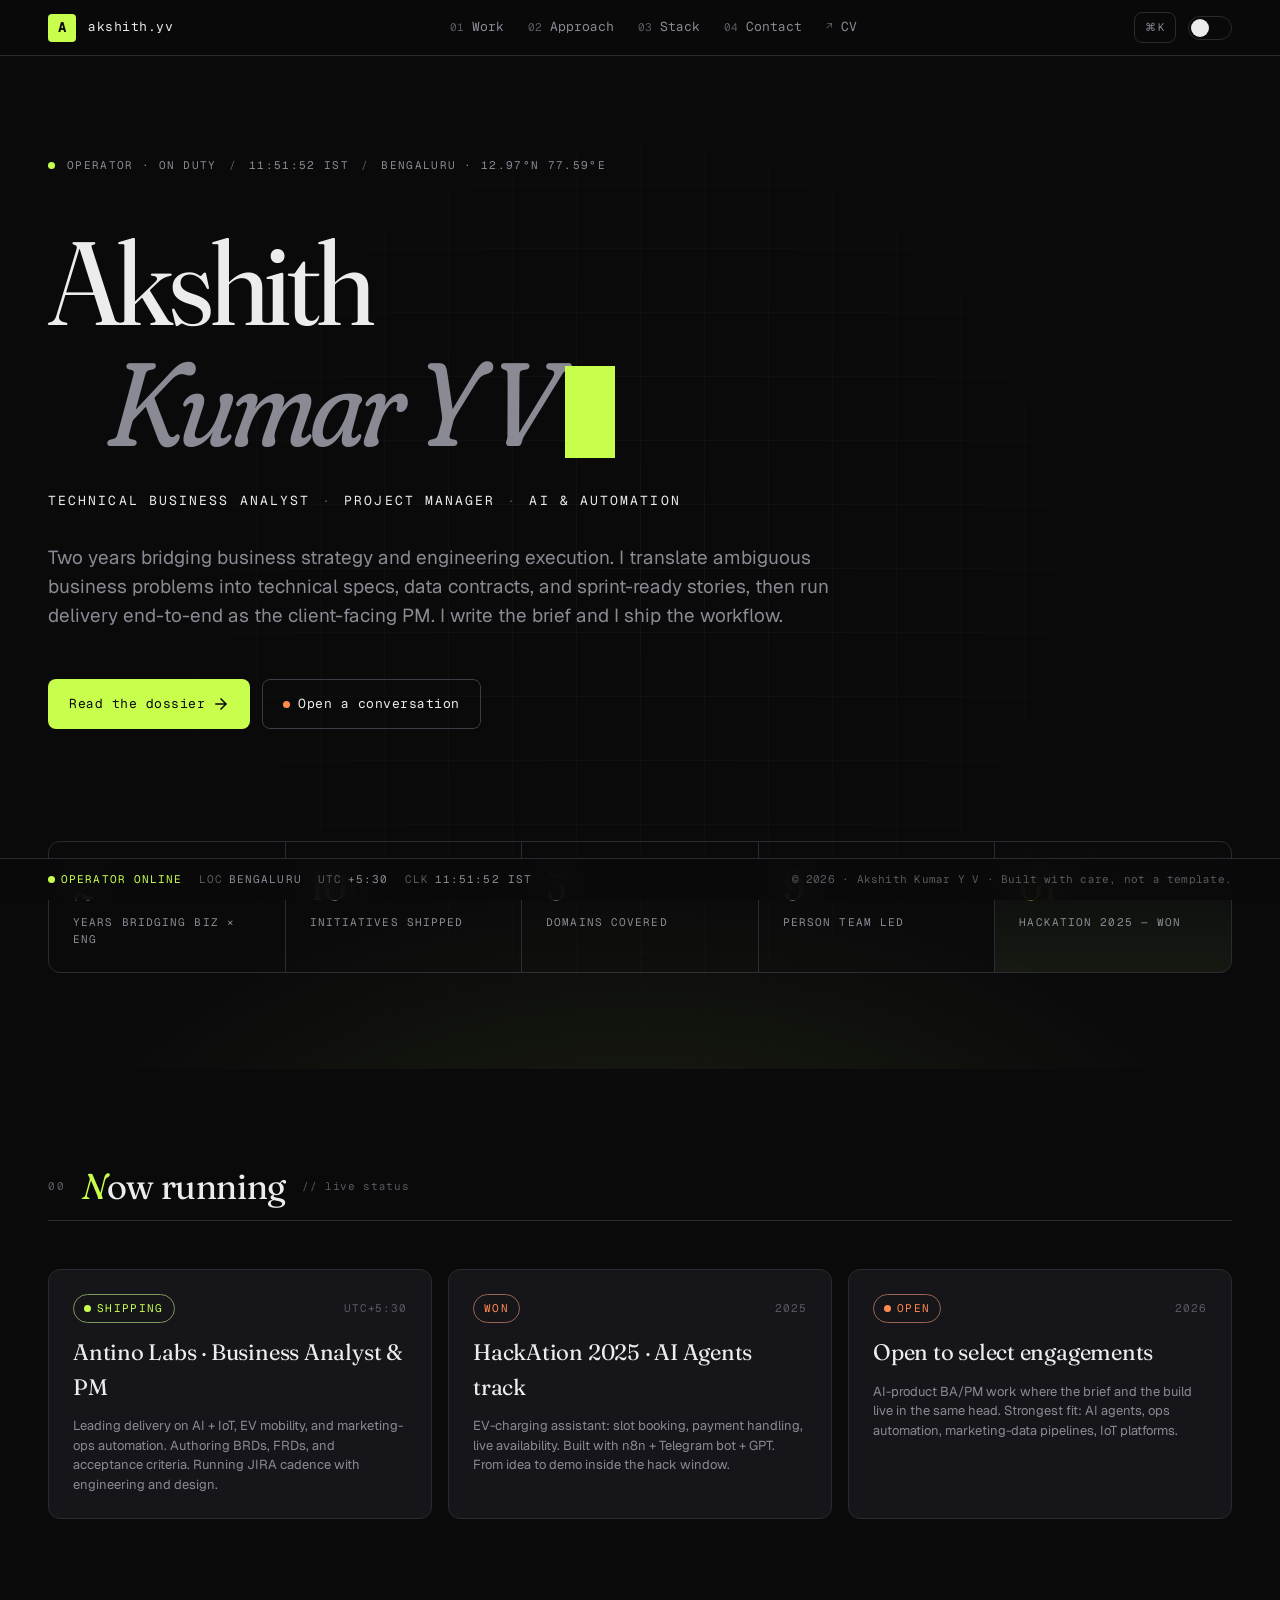
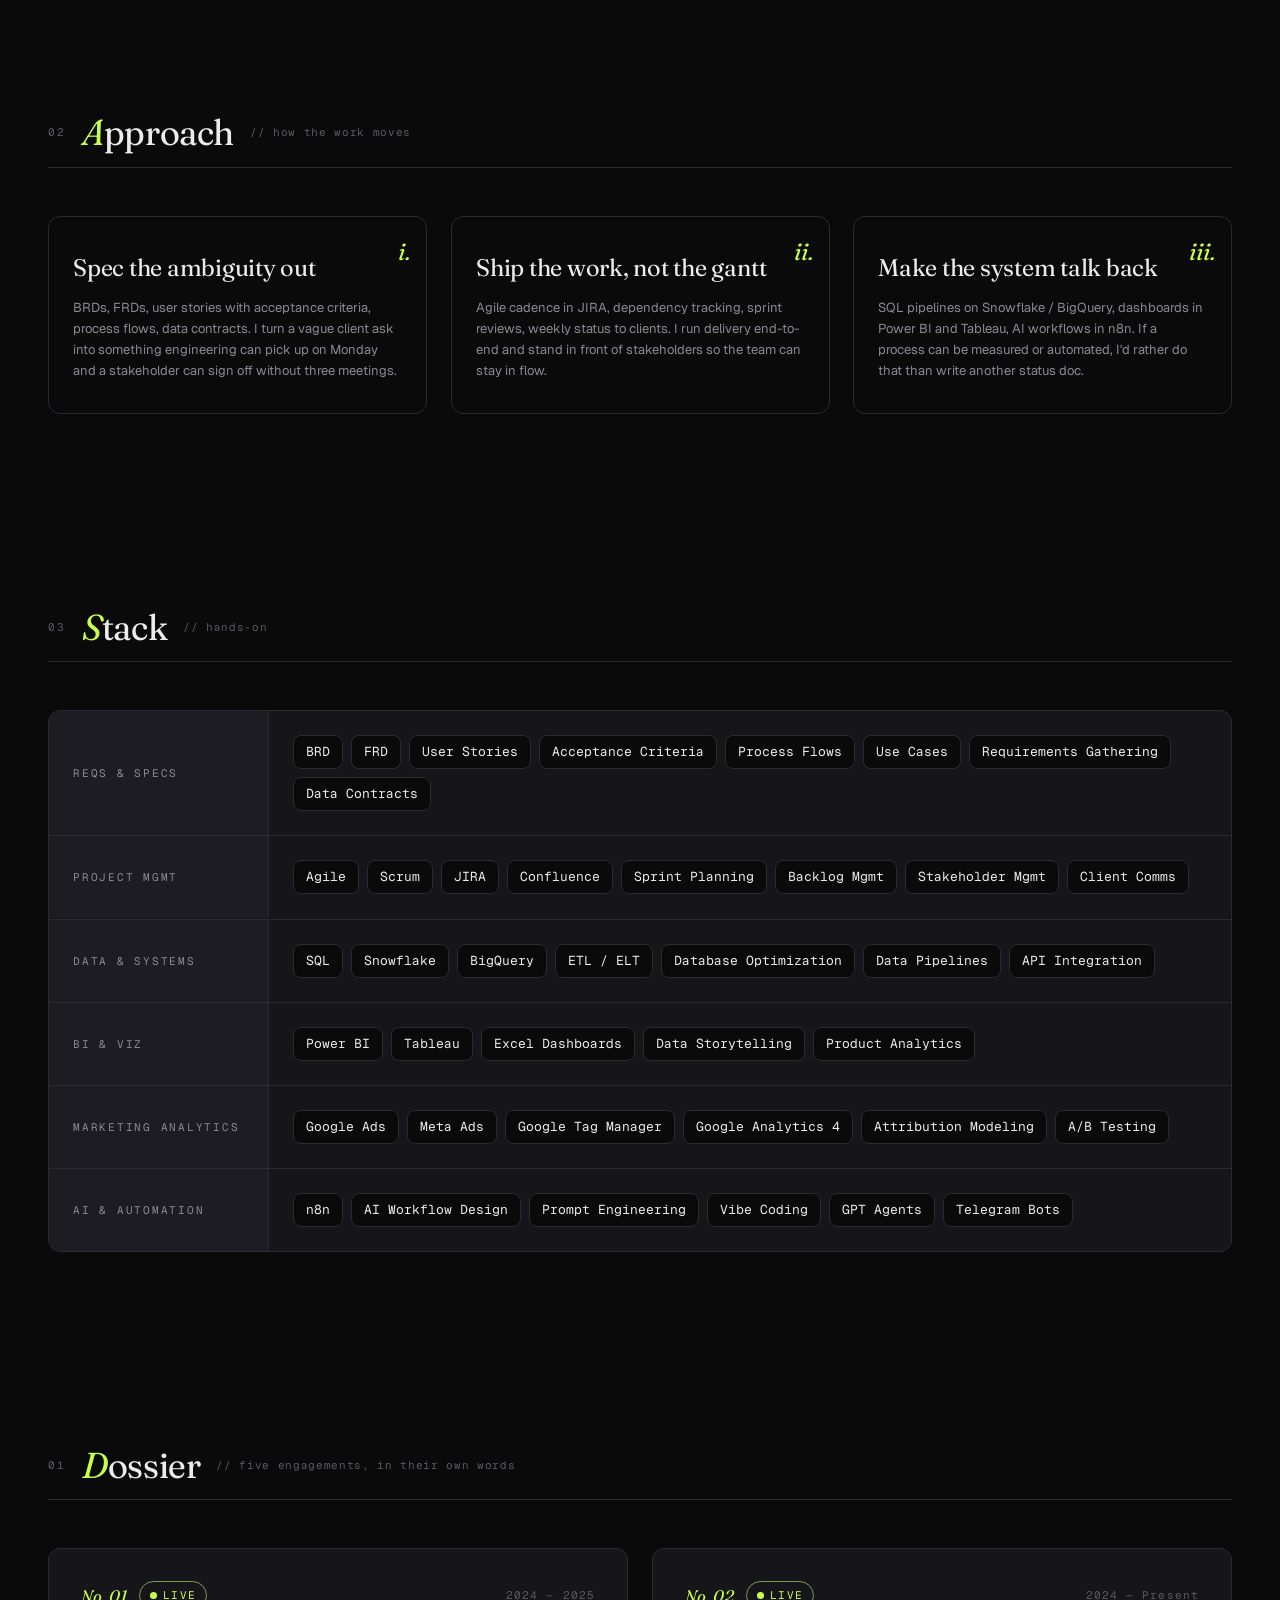
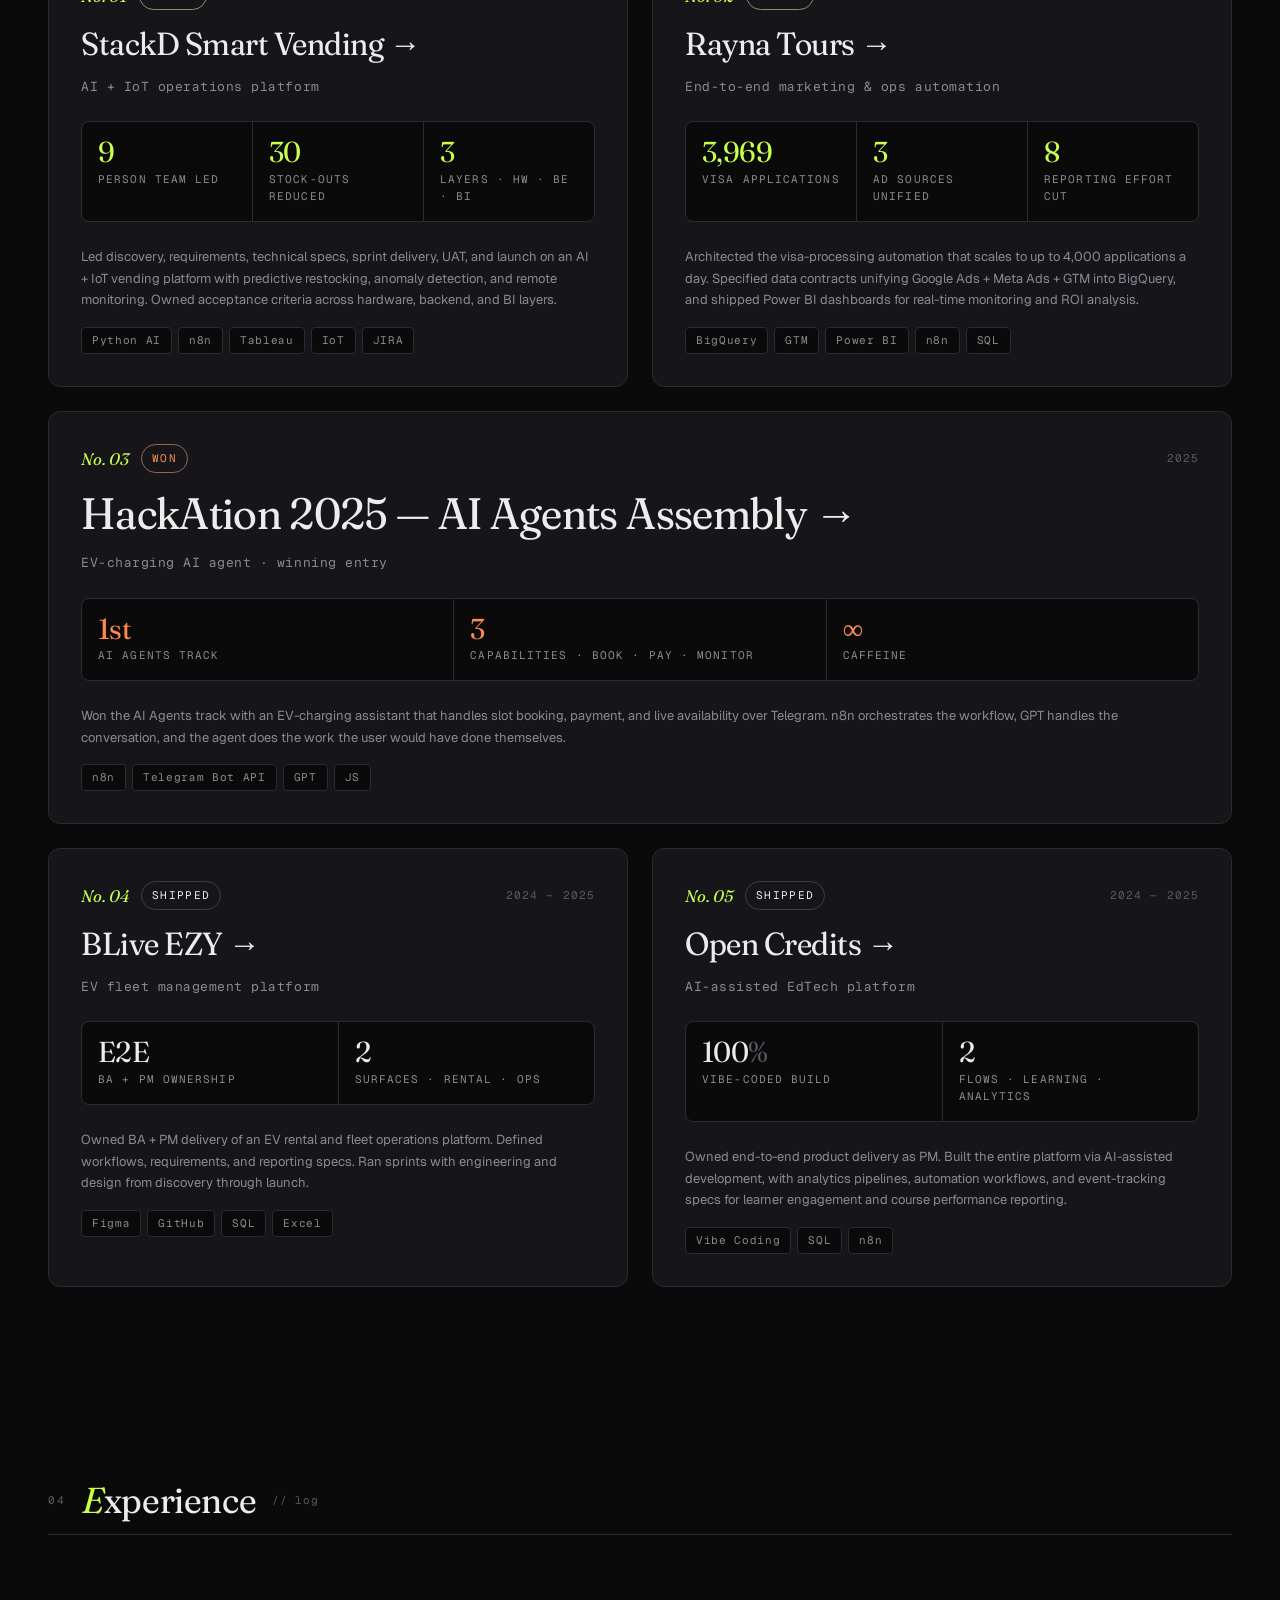
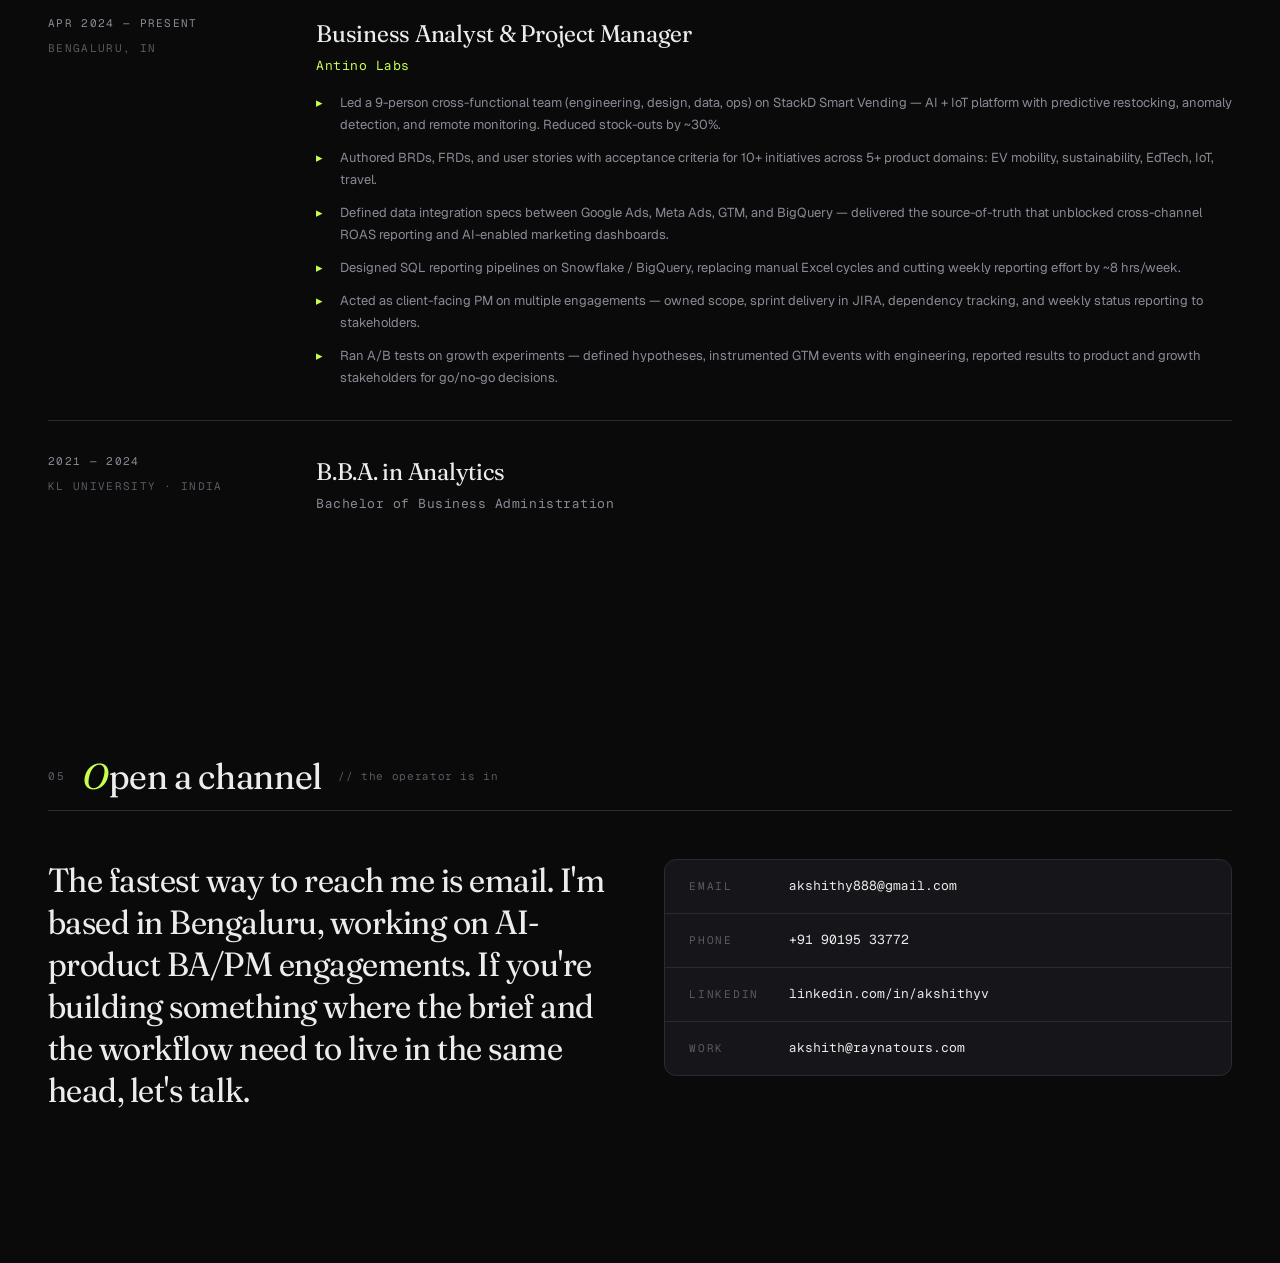
==== commit 503ee0ca: "Add 4 more case studies, /cv printable resume, command-palette wiring Each case study is a substanti" ====
--- a/index.html
+++ b/index.html
@@ -33,6 +33,7 @@
     <a href="#approach"><span class="num">02</span> Approach</a>
     <a href="#capabilities"><span class="num">03</span> Stack</a>
     <a href="#contact"><span class="num">04</span> Contact</a>
+    <a href="cv.html"><span class="num">↗</span> CV</a>
   </nav>
   <div class="topbar-actions">
     <button class="kbd-hint" data-cmd-trigger aria-label="Open command palette">
@@ -262,7 +263,7 @@
         <span class="pill pill-live"><span class="dot dot-live" aria-hidden="true"></span>LIVE</span>
         <span class="case-year">2024 — 2025</span>
       </header>
-      <h3 class="case-title"><a href="case-stackd.html">StackD Smart Vending</a></h3>
+      <h3 class="case-title"><a href="case-stackd.html">StackD Smart Vending →</a></h3>
       <p class="case-tag">AI + IoT operations platform</p>
 
       <div class="case-kpis">
@@ -298,7 +299,7 @@
         <span class="pill pill-live"><span class="dot dot-live" aria-hidden="true"></span>LIVE</span>
         <span class="case-year">2024 — Present</span>
       </header>
-      <h3 class="case-title">Rayna Tours</h3>
+      <h3 class="case-title"><a href="case-rayna.html">Rayna Tours →</a></h3>
       <p class="case-tag">End-to-end marketing &amp; ops automation</p>
 
       <div class="case-kpis">
@@ -333,7 +334,7 @@
         <span class="pill pill-won">WON</span>
         <span class="case-year">2025</span>
       </header>
-      <h3 class="case-title">HackAtion 2025 — AI Agents Assembly</h3>
+      <h3 class="case-title"><a href="case-hackation.html">HackAtion 2025 — AI Agents Assembly →</a></h3>
       <p class="case-tag">EV-charging AI agent · winning entry</p>
 
       <div class="case-kpis">
@@ -369,7 +370,7 @@
         <span class="pill pill-shipped">SHIPPED</span>
         <span class="case-year">2024 — 2025</span>
       </header>
-      <h3 class="case-title">BLive EZY</h3>
+      <h3 class="case-title"><a href="case-blive.html">BLive EZY →</a></h3>
       <p class="case-tag">EV fleet management platform</p>
 
       <div class="case-kpis">
@@ -400,7 +401,7 @@
         <span class="pill pill-shipped">SHIPPED</span>
         <span class="case-year">2024 — 2025</span>
       </header>
-      <h3 class="case-title">Open Credits</h3>
+      <h3 class="case-title"><a href="case-opencredits.html">Open Credits →</a></h3>
       <p class="case-tag">AI-assisted EdTech platform</p>
 
       <div class="case-kpis">
@@ -537,6 +538,6 @@
   </form>
 </dialog>
 
-<script src="script.js?v=4" defer></script>
+<script src="script.js?v=8" defer></script>
 </body>
 </html>
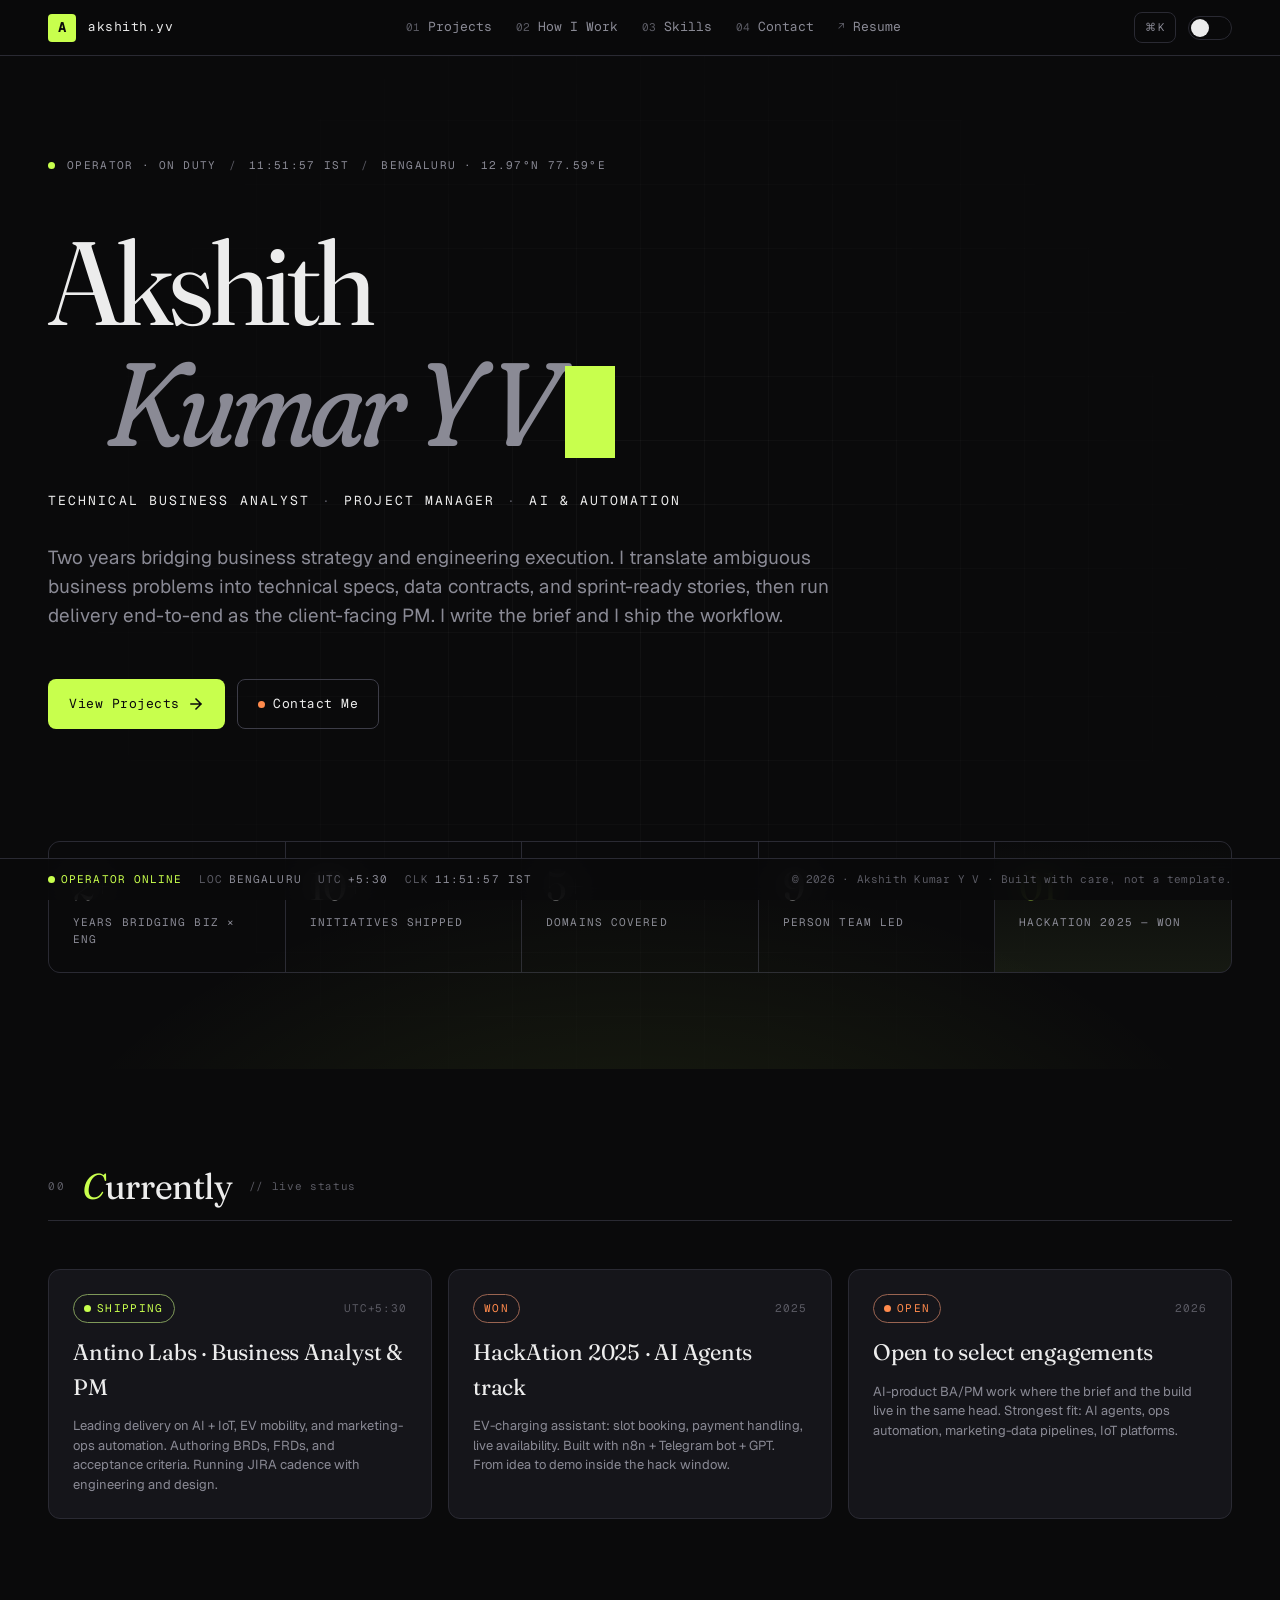
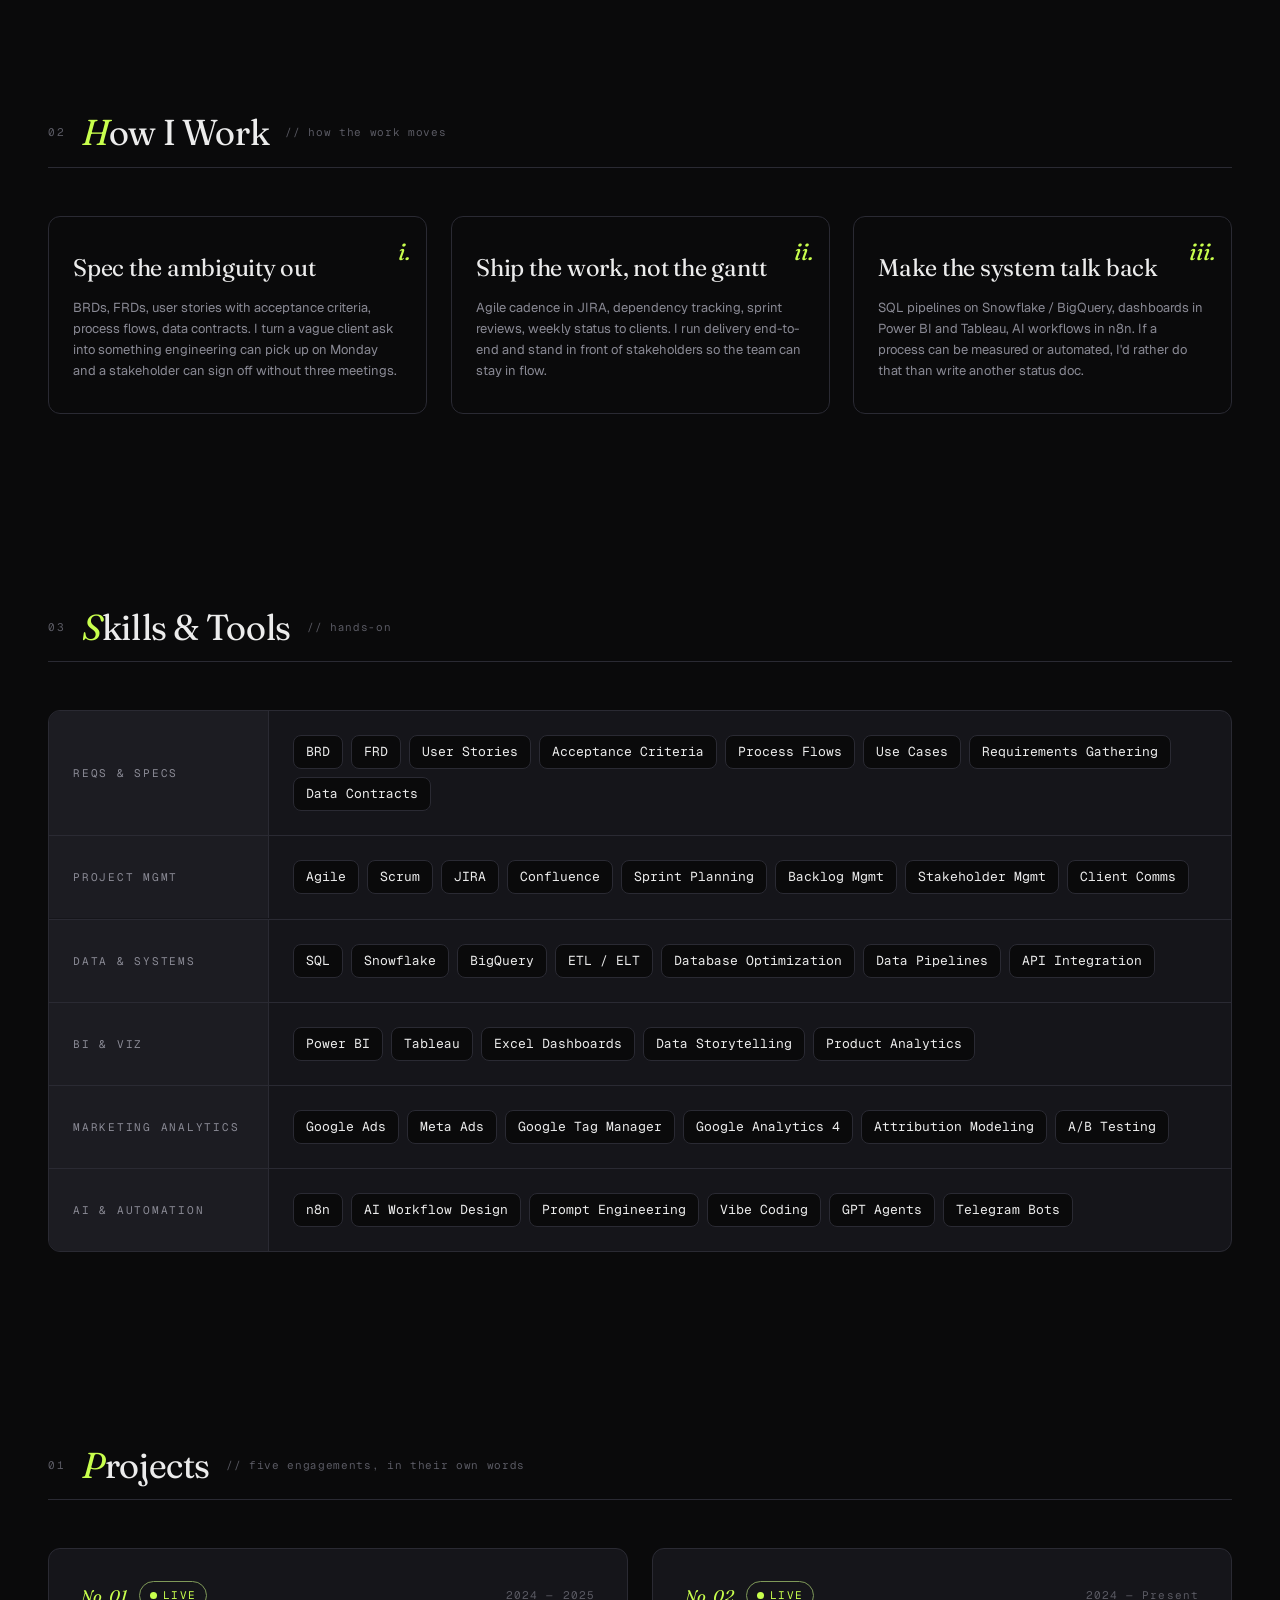
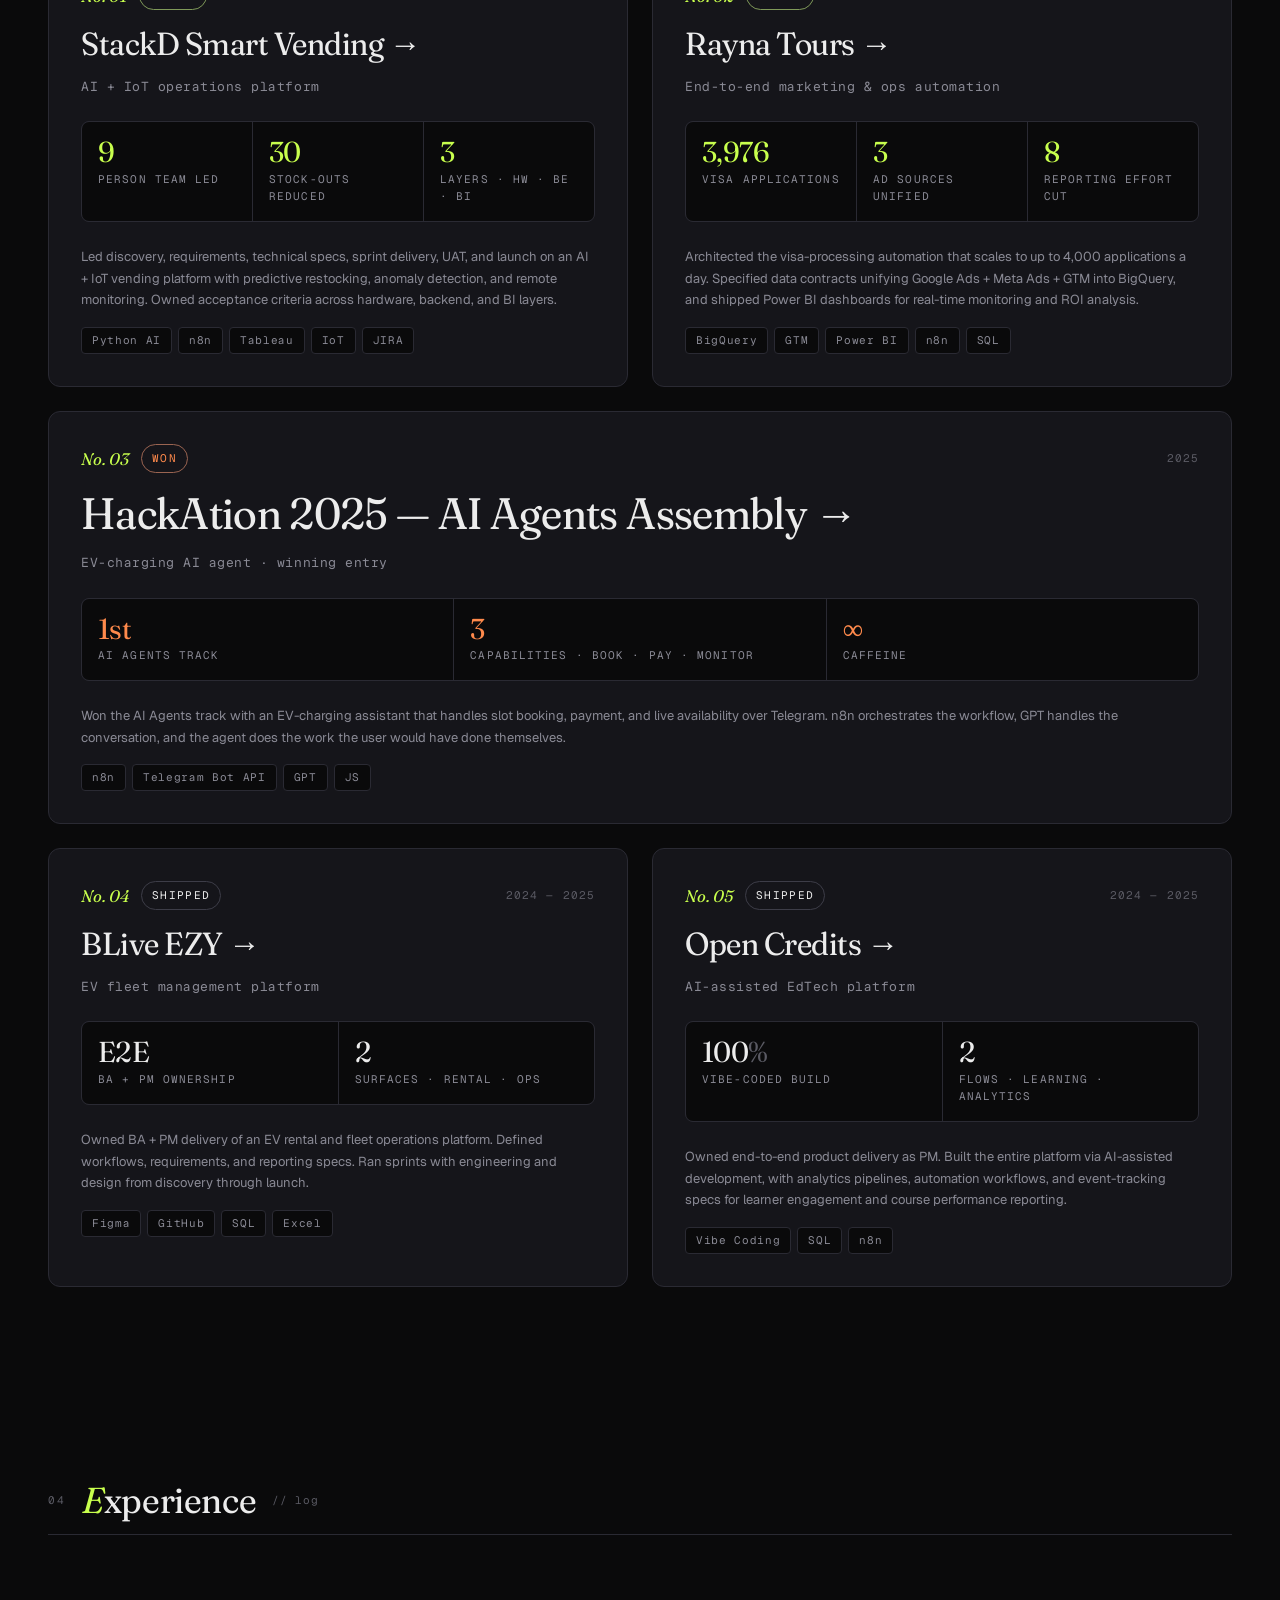
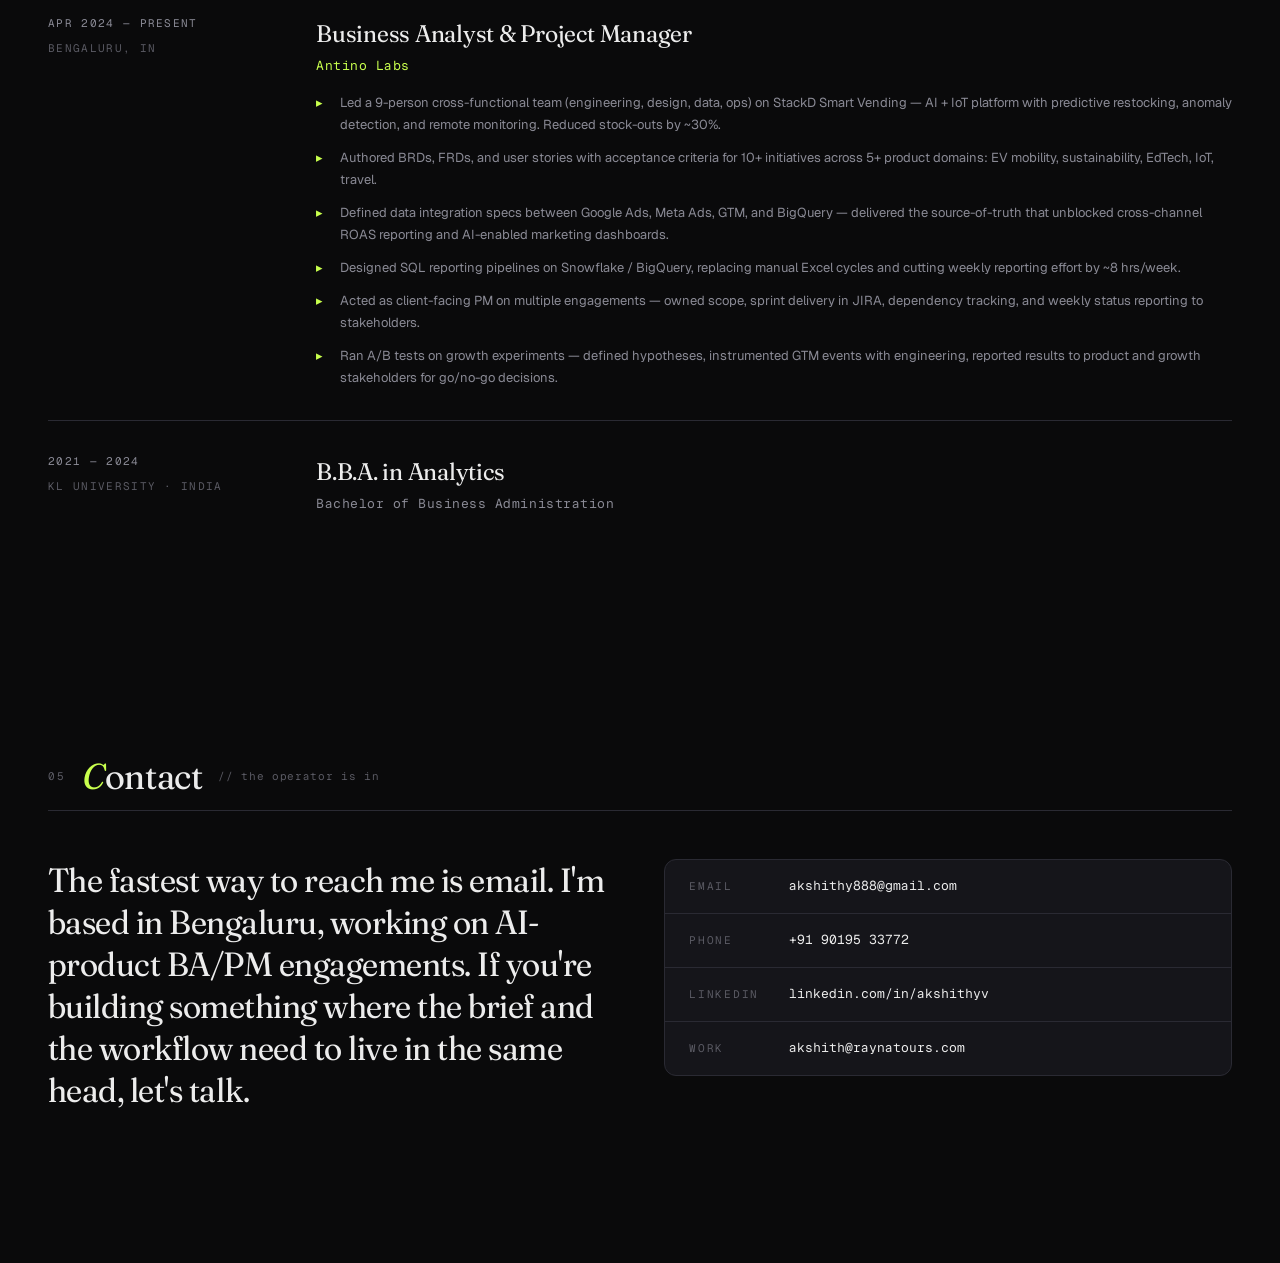
==== commit 6c047273: "Recruiter-friendly section titles and nav labels Renames editorial section titles to standard, scann" ====
--- a/index.html
+++ b/index.html
@@ -29,11 +29,11 @@
     <span class="brand-mono">akshith.yv</span>
   </a>
   <nav class="topnav" aria-label="Primary">
-    <a href="#dossier"><span class="num">01</span> Work</a>
-    <a href="#approach"><span class="num">02</span> Approach</a>
-    <a href="#capabilities"><span class="num">03</span> Stack</a>
+    <a href="#dossier"><span class="num">01</span> Projects</a>
+    <a href="#approach"><span class="num">02</span> How I Work</a>
+    <a href="#capabilities"><span class="num">03</span> Skills</a>
     <a href="#contact"><span class="num">04</span> Contact</a>
-    <a href="cv.html"><span class="num">↗</span> CV</a>
+    <a href="cv.html"><span class="num">↗</span> Resume</a>
   </nav>
   <div class="topbar-actions">
     <button class="kbd-hint" data-cmd-trigger aria-label="Open command palette">
@@ -82,12 +82,12 @@
 
   <div class="hero-cta">
     <a href="#dossier" class="btn btn-primary">
-      <span>Read the dossier</span>
+      <span>View Projects</span>
       <svg width="16" height="16" viewBox="0 0 16 16" fill="none" aria-hidden="true"><path d="M3 8h10m0 0L8 3m5 5l-5 5" stroke="currentColor" stroke-width="1.5" stroke-linecap="square"/></svg>
     </a>
     <a href="mailto:akshithy888@gmail.com" class="btn btn-ghost">
       <span class="dot dot-warm" aria-hidden="true"></span>
-      Open a conversation
+      Contact Me
     </a>
   </div>
 
@@ -119,7 +119,7 @@
 <section id="signal" class="signal" aria-labelledby="signal-label">
   <div class="section-head">
     <span class="section-num">00</span>
-    <h2 id="signal-label" class="section-title">Now running</h2>
+    <h2 id="signal-label" class="section-title">Currently</h2>
     <span class="section-rule" aria-hidden="true"></span>
     <span class="section-meta">// live status</span>
   </div>
@@ -161,7 +161,7 @@
 <section id="approach" class="approach" aria-labelledby="approach-label">
   <div class="section-head">
     <span class="section-num">02</span>
-    <h2 id="approach-label" class="section-title">Approach</h2>
+    <h2 id="approach-label" class="section-title">How I Work</h2>
     <span class="section-rule" aria-hidden="true"></span>
     <span class="section-meta">// how the work moves</span>
   </div>
@@ -195,7 +195,7 @@
 <section id="capabilities" class="capabilities" aria-labelledby="cap-label">
   <div class="section-head">
     <span class="section-num">03</span>
-    <h2 id="cap-label" class="section-title">Stack</h2>
+    <h2 id="cap-label" class="section-title">Skills &amp; Tools</h2>
     <span class="section-rule" aria-hidden="true"></span>
     <span class="section-meta">// hands-on</span>
   </div>
@@ -250,7 +250,7 @@
 <section id="dossier" class="dossier" aria-labelledby="dossier-label">
   <div class="section-head">
     <span class="section-num">01</span>
-    <h2 id="dossier-label" class="section-title">Dossier</h2>
+    <h2 id="dossier-label" class="section-title">Projects</h2>
     <span class="section-rule" aria-hidden="true"></span>
     <span class="section-meta">// five engagements, in their own words</span>
   </div>
@@ -473,7 +473,7 @@
 <section id="contact" class="contact" aria-labelledby="contact-label">
   <div class="section-head">
     <span class="section-num">05</span>
-    <h2 id="contact-label" class="section-title">Open a channel</h2>
+    <h2 id="contact-label" class="section-title">Contact</h2>
     <span class="section-rule" aria-hidden="true"></span>
     <span class="section-meta">// the operator is in</span>
   </div>
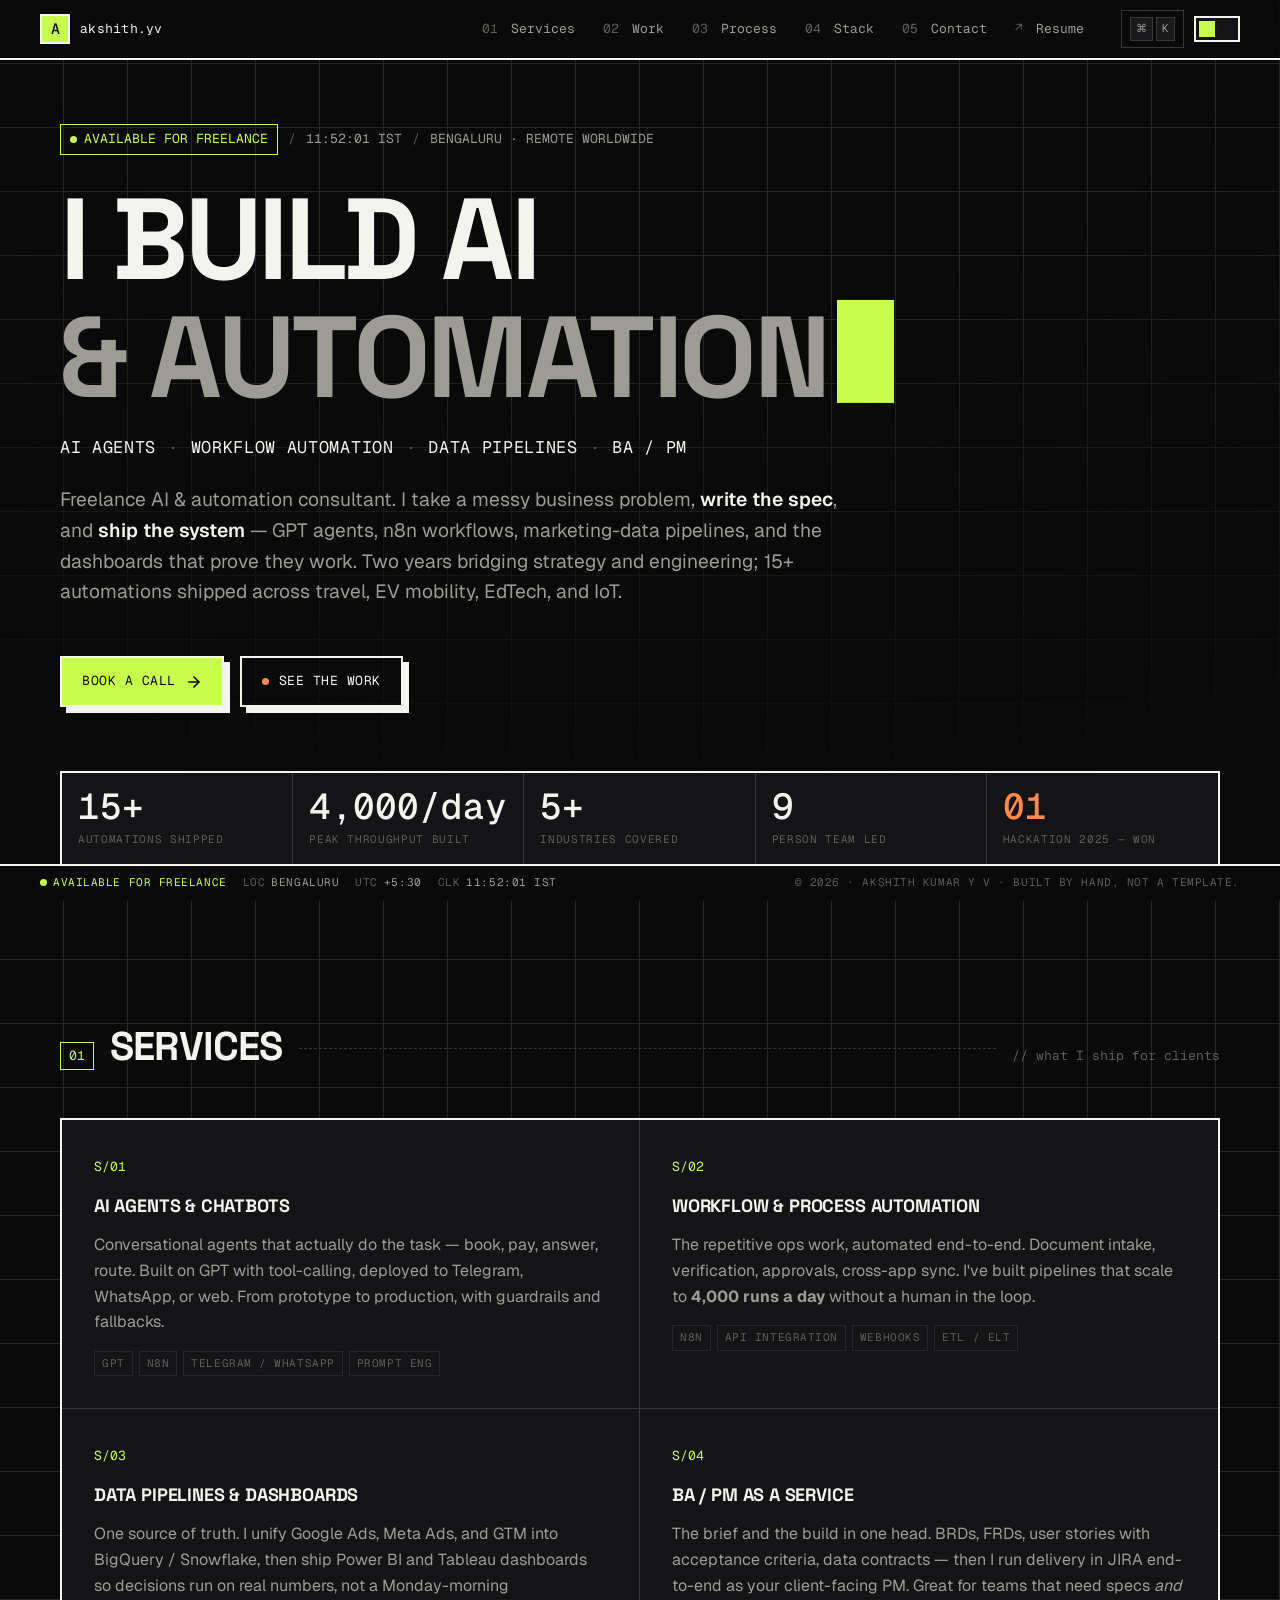
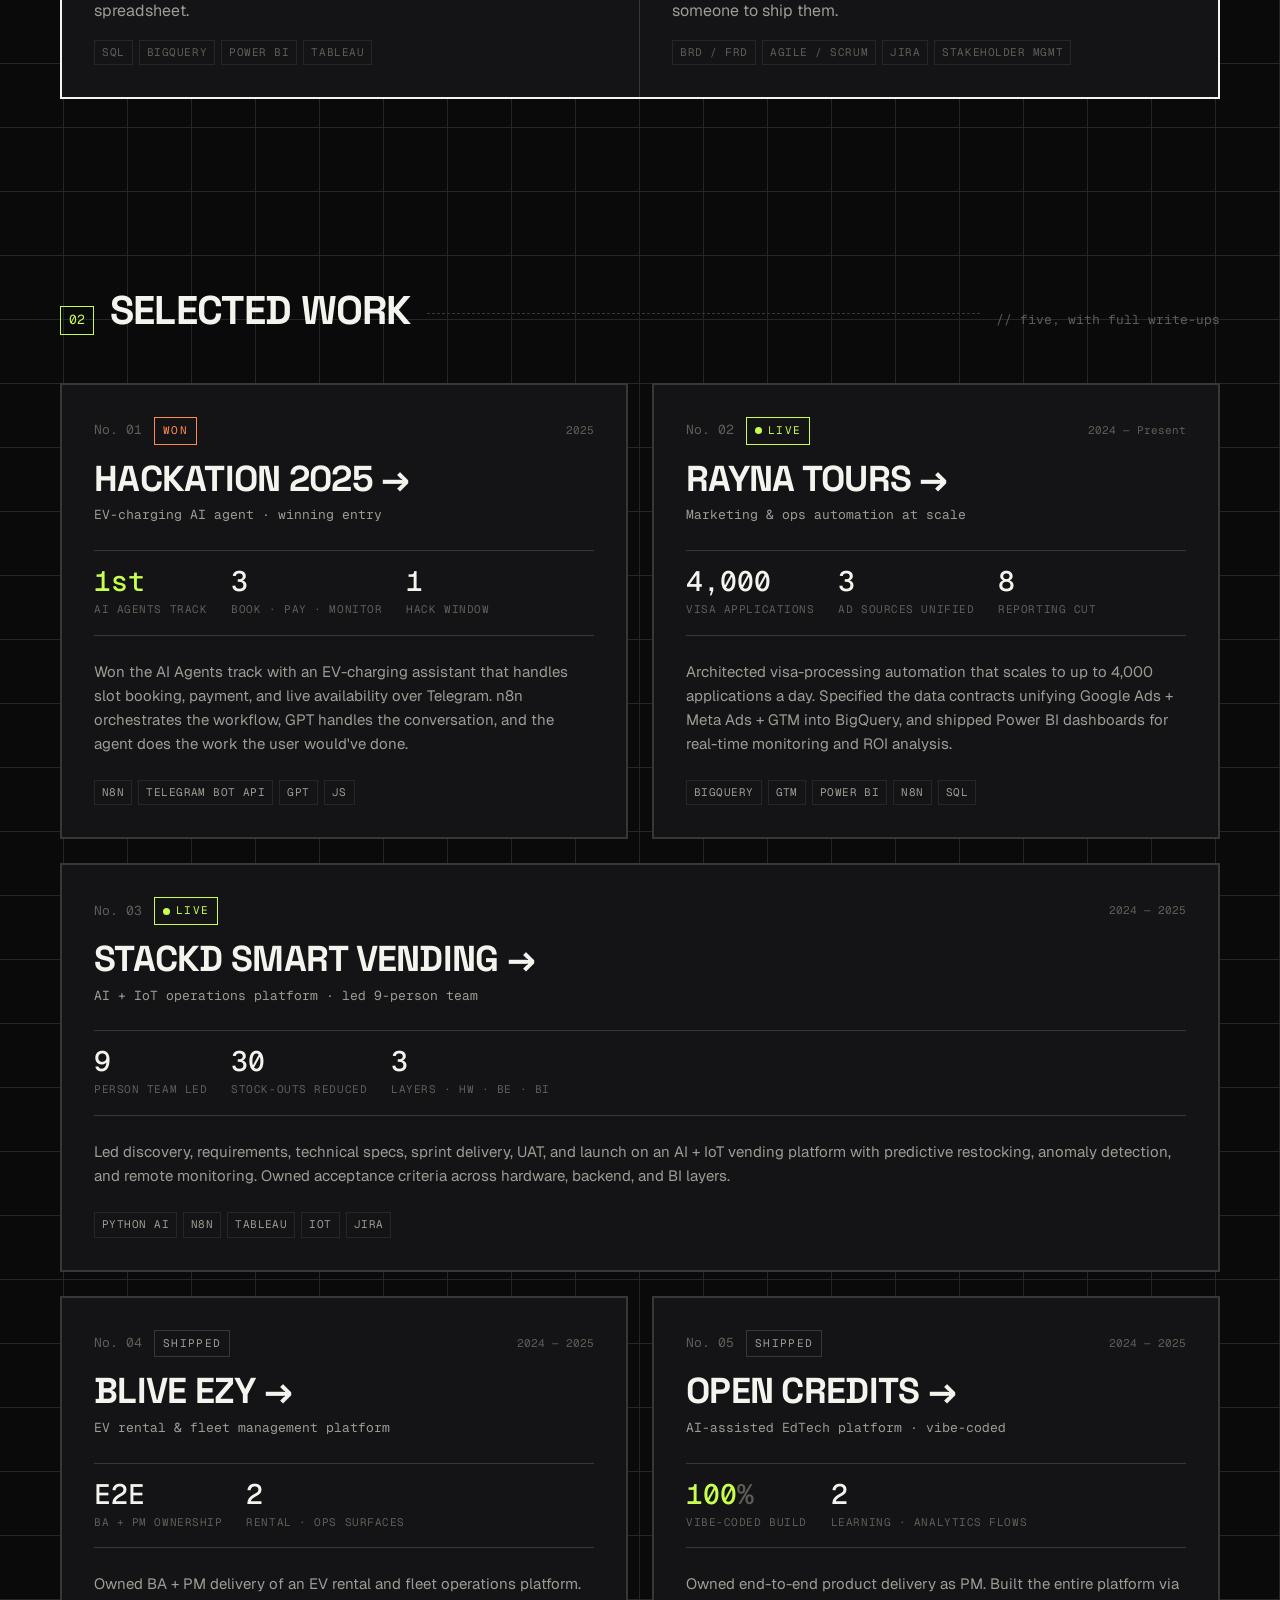
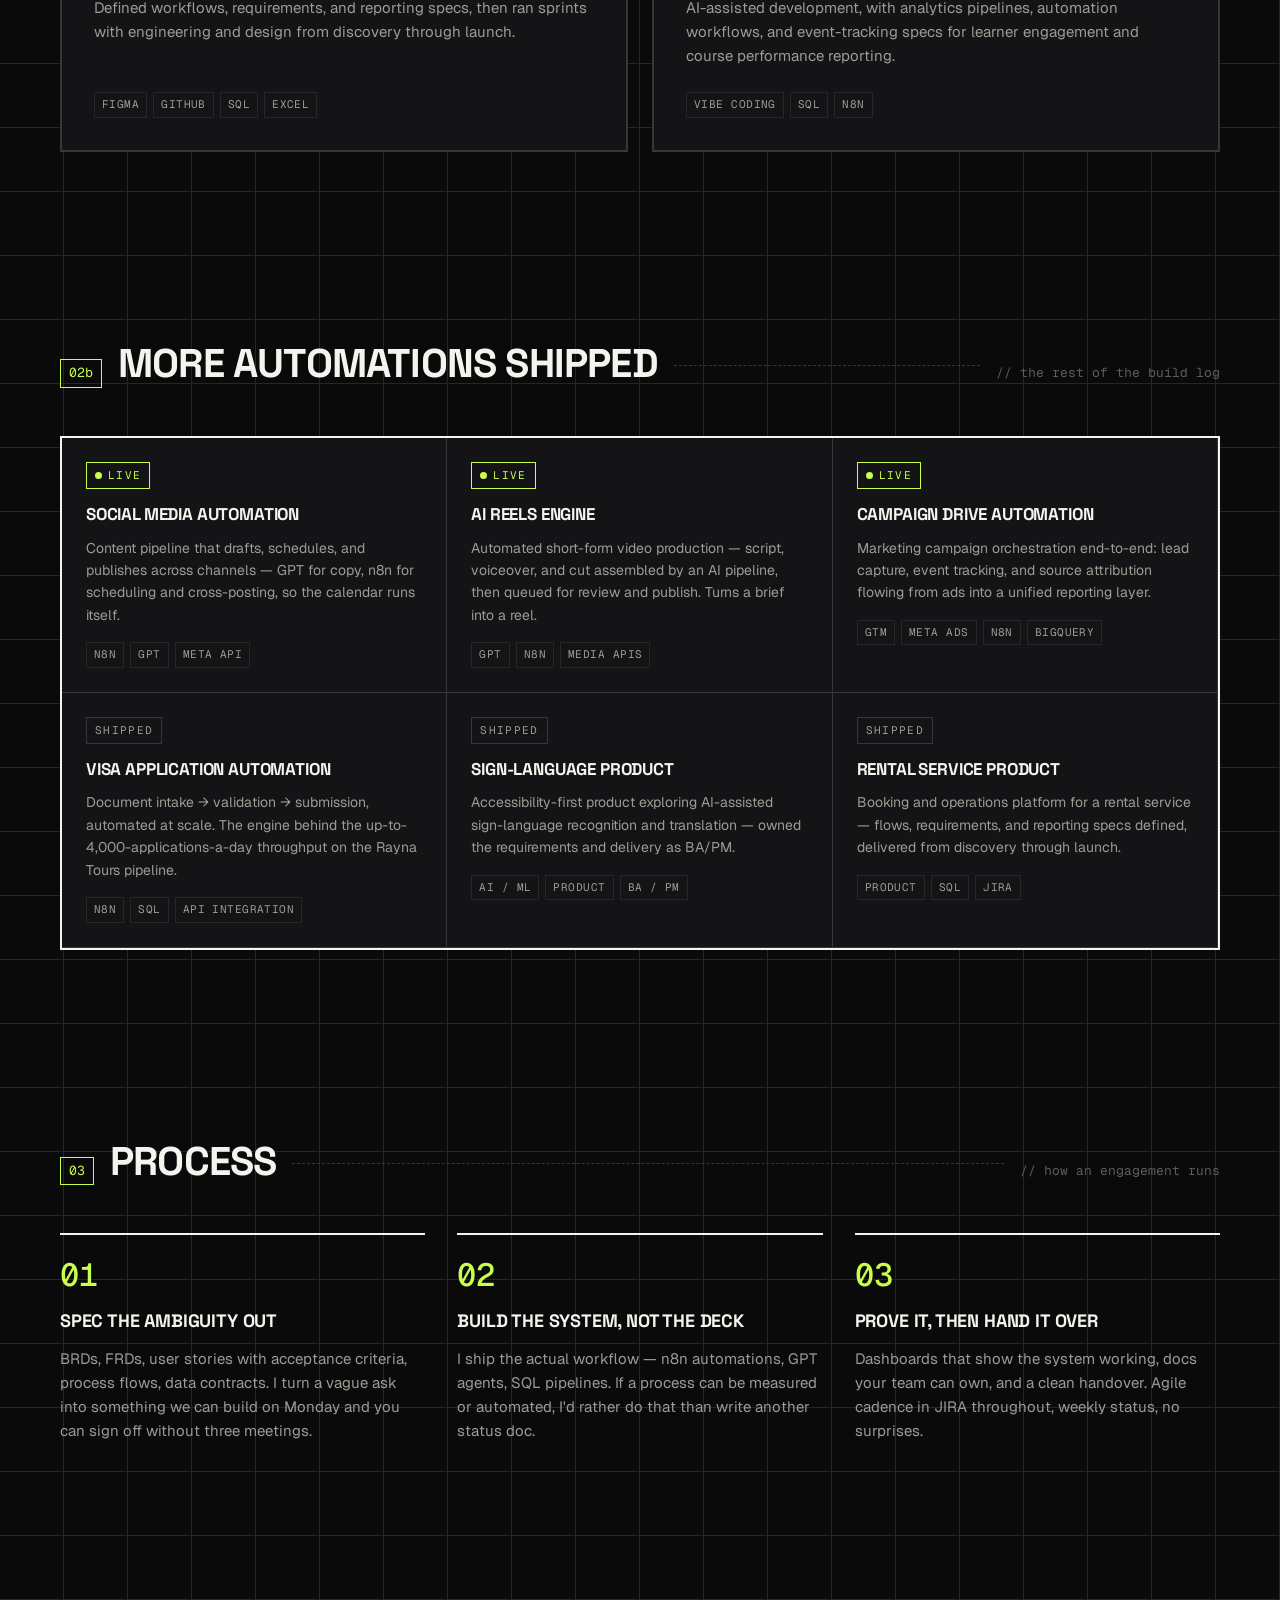
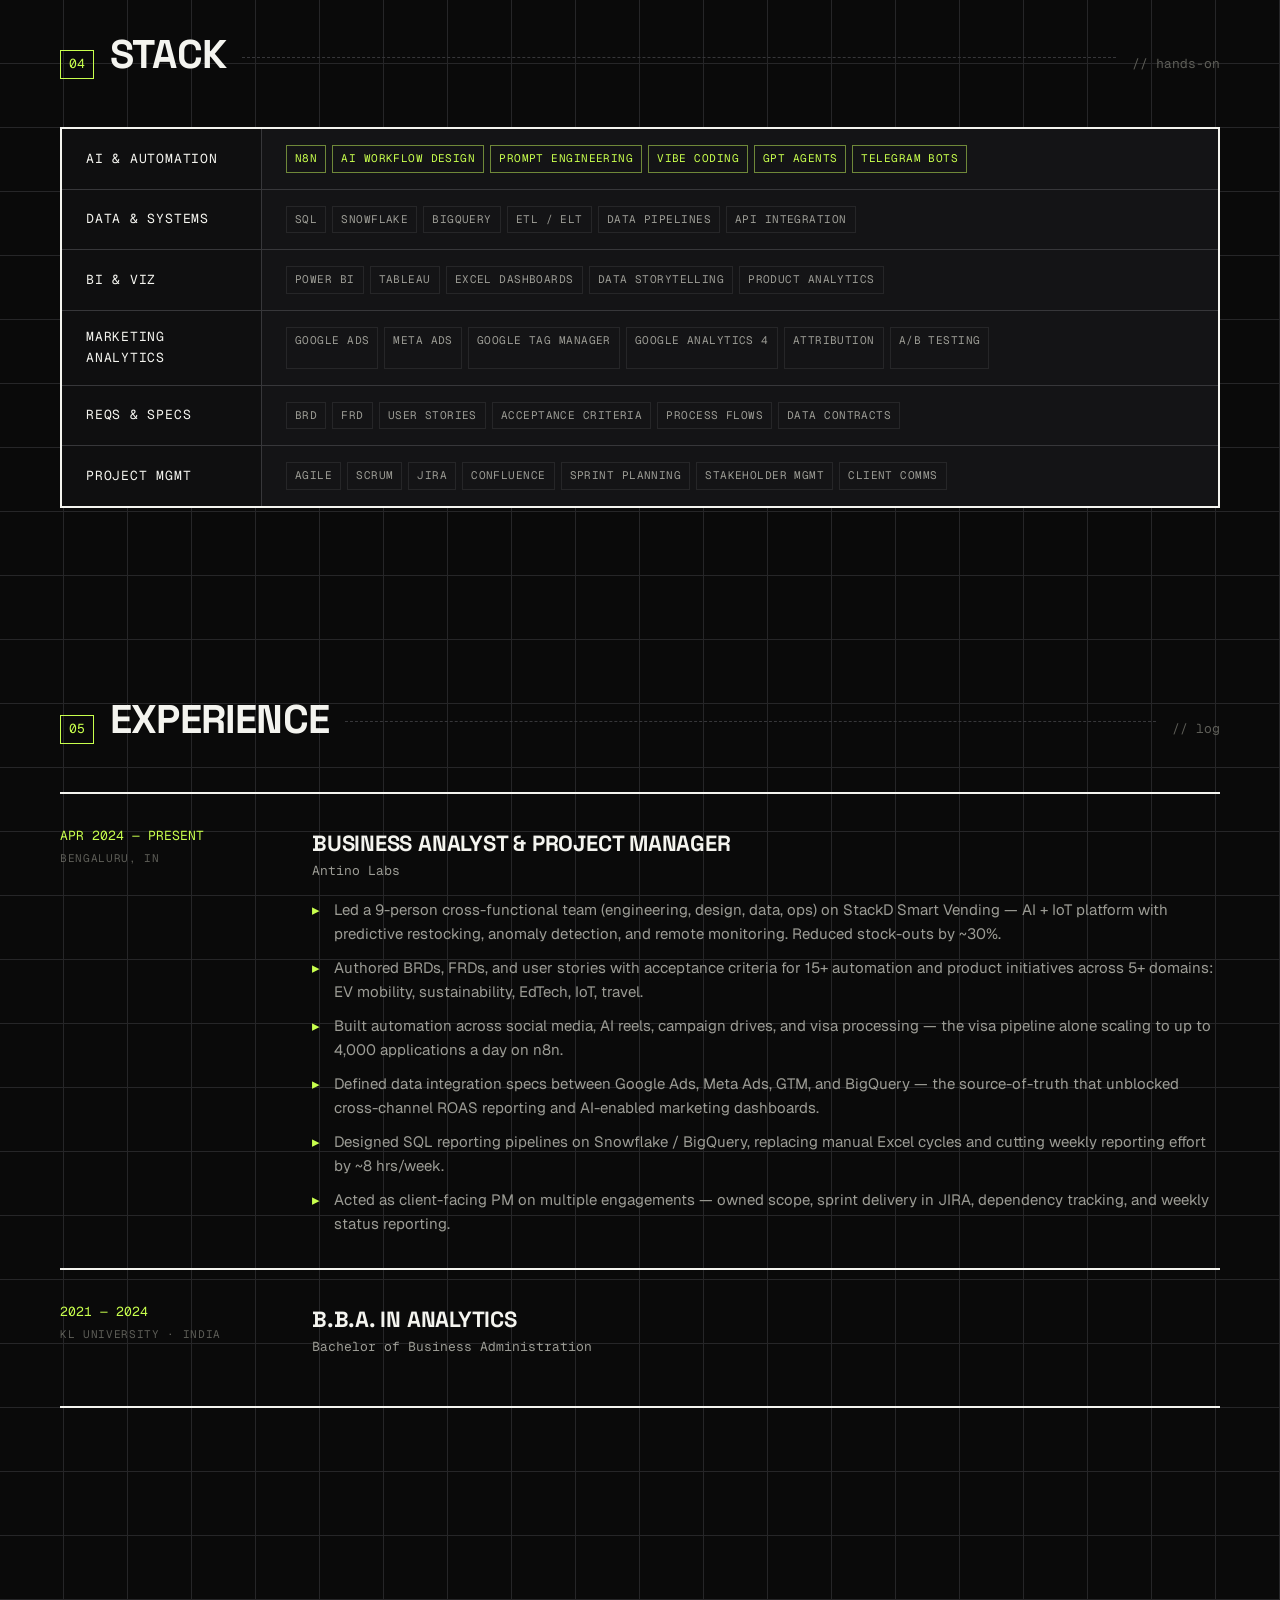
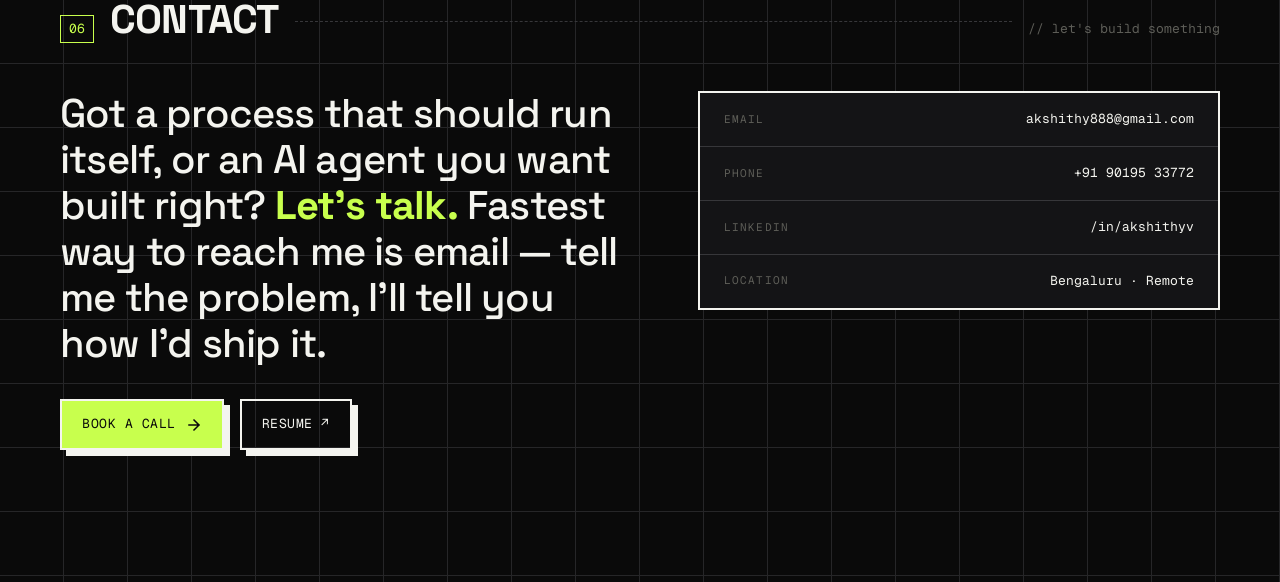
==== commit 2dd7946c: "Redesign to "Build Log" brutalist system + freelance consultant framing - New neo-brutalist/terminal" ====
--- a/index.html
+++ b/index.html
@@ -4,19 +4,19 @@
 <meta charset="utf-8">
 <meta name="viewport" content="width=device-width,initial-scale=1,viewport-fit=cover">
 <meta name="color-scheme" content="dark light">
-<title>Akshith Kumar Y V — Technical BA · PM · AI &amp; Automation</title>
-<meta name="description" content="Akshith Kumar Y V. Technical Business Analyst &amp; Project Manager bridging business strategy, engineering execution, and AI automation. Bengaluru.">
+<title>Akshith Kumar Y V — Freelance AI &amp; Automation Consultant</title>
+<meta name="description" content="Freelance AI &amp; automation consultant. I build AI agents, n8n workflows, data pipelines, and the specs behind them. BA/PM who ships. Bengaluru.">
 <meta name="author" content="Akshith Kumar Y V">
-<meta property="og:title" content="Akshith Kumar Y V — Operator's Console">
-<meta property="og:description" content="Technical BA & PM shipping AI + automation systems. Bengaluru.">
+<meta property="og:title" content="Akshith Kumar Y V — Freelance AI &amp; Automation Consultant">
+<meta property="og:description" content="I build AI agents & automation that ship. n8n · GPT · data pipelines · BA/PM. Bengaluru, working worldwide.">
 <meta property="og:type" content="profile">
-<meta name="theme-color" content="#0A0A0B" media="(prefers-color-scheme: dark)">
-<meta name="theme-color" content="#FAF8F3" media="(prefers-color-scheme: light)">
+<meta name="theme-color" content="#0A0A0A" media="(prefers-color-scheme: dark)">
+<meta name="theme-color" content="#F3F1E9" media="(prefers-color-scheme: light)">
 
 <link rel="preconnect" href="https://fonts.googleapis.com">
 <link rel="preconnect" href="https://fonts.gstatic.com" crossorigin>
-<link rel="stylesheet" href="https://fonts.googleapis.com/css2?family=Fraunces:opsz,wght,SOFT@9..144,300..700,30&family=Geist:wght@400;500;600;700&family=Geist+Mono:wght@400;500&display=swap">
-<link rel="stylesheet" href="styles.css?v=8">
+<link rel="stylesheet" href="https://fonts.googleapis.com/css2?family=Space+Grotesk:wght@400;500;700&family=Geist:wght@400;500;600&family=Geist+Mono:wght@400;500&display=swap">
+<link rel="stylesheet" href="styles.css?v=9">
 <link rel="icon" href="favicon.svg" type="image/svg+xml">
 </head>
 <body>
@@ -29,10 +29,11 @@
     <span class="brand-mono">akshith.yv</span>
   </a>
   <nav class="topnav" aria-label="Primary">
-    <a href="#dossier"><span class="num">01</span> Projects</a>
-    <a href="#approach"><span class="num">02</span> How I Work</a>
-    <a href="#capabilities"><span class="num">03</span> Skills</a>
-    <a href="#contact"><span class="num">04</span> Contact</a>
+    <a href="#services"><span class="num">01</span> Services</a>
+    <a href="#dossier"><span class="num">02</span> Work</a>
+    <a href="#approach"><span class="num">03</span> Process</a>
+    <a href="#capabilities"><span class="num">04</span> Stack</a>
+    <a href="#contact"><span class="num">05</span> Contact</a>
     <a href="cv.html"><span class="num">↗</span> Resume</a>
   </nav>
   <div class="topbar-actions">
@@ -52,57 +53,58 @@
   <div class="hero-grid" aria-hidden="true"></div>
 
   <div class="hero-meta">
-    <span class="dot dot-live" aria-hidden="true"></span>
-    <span>OPERATOR · ON DUTY</span>
+    <span class="hero-avail"><span class="dot dot-live" aria-hidden="true"></span>AVAILABLE FOR FREELANCE</span>
     <span class="meta-sep" aria-hidden="true">/</span>
     <span data-clock>—</span>
     <span class="meta-sep" aria-hidden="true">/</span>
-    <span>BENGALURU · 12.97°N 77.59°E</span>
+    <span>BENGALURU · REMOTE WORLDWIDE</span>
   </div>
 
   <h1 id="hero-name" class="hero-name">
-    <span class="hero-line" data-morph>Akshith</span>
-    <span class="hero-line hero-line-2" data-morph>Kumar Y V<em class="hero-cursor" aria-hidden="true"></em></span>
+    <span class="hero-line" data-morph>I build AI</span>
+    <span class="hero-line hero-line-2" data-morph>&amp; automation<em class="hero-cursor" aria-hidden="true"></em></span>
   </h1>
 
   <p class="hero-role">
-    <span>Technical Business Analyst</span>
+    <span>AI Agents</span>
     <span class="dim">·</span>
-    <span>Project Manager</span>
+    <span>Workflow Automation</span>
     <span class="dim">·</span>
-    <span>AI &amp; Automation</span>
+    <span>Data Pipelines</span>
+    <span class="dim">·</span>
+    <span>BA / PM</span>
   </p>
 
   <p class="hero-lede">
-    Two years bridging business strategy and engineering execution. I translate ambiguous
-    business problems into technical specs, data contracts, and sprint-ready stories,
-    then run delivery end-to-end as the client-facing PM. I write the brief and I ship
-    the workflow.
+    Freelance AI &amp; automation consultant. I take a messy business problem, <strong>write the
+    spec</strong>, and <strong>ship the system</strong> — GPT agents, n8n workflows, marketing-data
+    pipelines, and the dashboards that prove they work. Two years bridging strategy and
+    engineering; 15+ automations shipped across travel, EV mobility, EdTech, and IoT.
   </p>
 
   <div class="hero-cta">
-    <a href="#dossier" class="btn btn-primary">
-      <span>View Projects</span>
+    <a href="mailto:akshithy888@gmail.com?subject=Freelance%20project%20enquiry" class="btn btn-primary">
+      <span>Book a call</span>
       <svg width="16" height="16" viewBox="0 0 16 16" fill="none" aria-hidden="true"><path d="M3 8h10m0 0L8 3m5 5l-5 5" stroke="currentColor" stroke-width="1.5" stroke-linecap="square"/></svg>
     </a>
-    <a href="mailto:akshithy888@gmail.com" class="btn btn-ghost">
+    <a href="#dossier" class="btn btn-ghost">
       <span class="dot dot-warm" aria-hidden="true"></span>
-      Contact Me
+      See the work
     </a>
   </div>
 
   <div class="hero-stat-strip">
     <div class="stat">
-      <span class="stat-num" data-count-to="2" data-suffix="+">0</span>
-      <span class="stat-label">years bridging biz × eng</span>
+      <span class="stat-num" data-count-to="15" data-suffix="+">0</span>
+      <span class="stat-label">automations shipped</span>
     </div>
     <div class="stat">
-      <span class="stat-num" data-count-to="10" data-suffix="+">0</span>
-      <span class="stat-label">initiatives shipped</span>
+      <span class="stat-num" data-count-to="4000" data-suffix="/day">0</span>
+      <span class="stat-label">peak throughput built</span>
     </div>
     <div class="stat">
       <span class="stat-num" data-count-to="5" data-suffix="+">0</span>
-      <span class="stat-label">domains covered</span>
+      <span class="stat-label">industries covered</span>
     </div>
     <div class="stat">
       <span class="stat-num" data-count-to="9">0</span>
@@ -115,182 +117,95 @@
   </div>
 </section>
 
-<!-- ===================================================== NOW RUNNING -->
-<section id="signal" class="signal" aria-labelledby="signal-label">
-  <div class="section-head">
-    <span class="section-num">00</span>
-    <h2 id="signal-label" class="section-title">Currently</h2>
-    <span class="section-rule" aria-hidden="true"></span>
-    <span class="section-meta">// live status</span>
-  </div>
-
-  <div class="signal-grid">
-    <article class="signal-card">
-      <header>
-        <span class="pill pill-live"><span class="dot dot-live" aria-hidden="true"></span>SHIPPING</span>
-        <span class="signal-time">UTC+5:30</span>
-      </header>
-      <p class="signal-headline">Antino Labs · Business Analyst &amp; PM</p>
-      <p class="signal-sub">Leading delivery on AI + IoT, EV mobility, and marketing-ops automation.
-        Authoring BRDs, FRDs, and acceptance criteria. Running JIRA cadence with engineering and design.</p>
-    </article>
-
-    <article class="signal-card">
-      <header>
-        <span class="pill pill-won">WON</span>
-        <span class="signal-time">2025</span>
-      </header>
-      <p class="signal-headline">HackAtion 2025 · AI Agents track</p>
-      <p class="signal-sub">EV-charging assistant: slot booking, payment handling, live availability.
-        Built with n8n + Telegram bot + GPT. From idea to demo inside the hack window.</p>
-    </article>
-
-    <article class="signal-card">
-      <header>
-        <span class="pill pill-open"><span class="dot dot-warm" aria-hidden="true"></span>OPEN</span>
-        <span class="signal-time">2026</span>
-      </header>
-      <p class="signal-headline">Open to select engagements</p>
-      <p class="signal-sub">AI-product BA/PM work where the brief and the build live in the same head.
-        Strongest fit: AI agents, ops automation, marketing-data pipelines, IoT platforms.</p>
-    </article>
-  </div>
-</section>
-
-<!-- ========================================================== APPROACH -->
-<section id="approach" class="approach" aria-labelledby="approach-label">
+<!-- ========================================================== SERVICES -->
+<section id="services" class="wrap services" aria-labelledby="services-label">
+  <div class="section-head">
+    <span class="section-num">01</span>
+    <h2 id="services-label" class="section-title">Services</h2>
+    <span class="section-rule" aria-hidden="true"></span>
+    <span class="section-meta">// what I ship for clients</span>
+  </div>
+
+  <div class="services-grid">
+    <article class="service">
+      <span class="service-num">S/01</span>
+      <h3 class="service-title">AI Agents &amp; Chatbots</h3>
+      <p class="service-desc">
+        Conversational agents that actually do the task — book, pay, answer, route. Built on
+        GPT with tool-calling, deployed to Telegram, WhatsApp, or web. From prototype to
+        production, with guardrails and fallbacks.
+      </p>
+      <ul class="service-tags"><li>GPT</li><li>n8n</li><li>Telegram / WhatsApp</li><li>Prompt eng</li></ul>
+    </article>
+
+    <article class="service">
+      <span class="service-num">S/02</span>
+      <h3 class="service-title">Workflow &amp; Process Automation</h3>
+      <p class="service-desc">
+        The repetitive ops work, automated end-to-end. Document intake, verification, approvals,
+        cross-app sync. I've built pipelines that scale to <strong>4,000 runs a day</strong>
+        without a human in the loop.
+      </p>
+      <ul class="service-tags"><li>n8n</li><li>API integration</li><li>Webhooks</li><li>ETL / ELT</li></ul>
+    </article>
+
+    <article class="service">
+      <span class="service-num">S/03</span>
+      <h3 class="service-title">Data Pipelines &amp; Dashboards</h3>
+      <p class="service-desc">
+        One source of truth. I unify Google Ads, Meta Ads, and GTM into BigQuery / Snowflake,
+        then ship Power BI and Tableau dashboards so decisions run on real numbers, not a
+        Monday-morning spreadsheet.
+      </p>
+      <ul class="service-tags"><li>SQL</li><li>BigQuery</li><li>Power BI</li><li>Tableau</li></ul>
+    </article>
+
+    <article class="service">
+      <span class="service-num">S/04</span>
+      <h3 class="service-title">BA / PM as a Service</h3>
+      <p class="service-desc">
+        The brief and the build in one head. BRDs, FRDs, user stories with acceptance criteria,
+        data contracts — then I run delivery in JIRA end-to-end as your client-facing PM. Great
+        for teams that need specs <em>and</em> someone to ship them.
+      </p>
+      <ul class="service-tags"><li>BRD / FRD</li><li>Agile / Scrum</li><li>JIRA</li><li>Stakeholder mgmt</li></ul>
+    </article>
+  </div>
+</section>
+
+<!-- ========================================================== DOSSIER -->
+<section id="dossier" class="wrap dossier" aria-labelledby="dossier-label">
   <div class="section-head">
     <span class="section-num">02</span>
-    <h2 id="approach-label" class="section-title">How I Work</h2>
-    <span class="section-rule" aria-hidden="true"></span>
-    <span class="section-meta">// how the work moves</span>
-  </div>
-
-  <div class="approach-grid">
-    <article class="pillar">
-      <span class="pillar-num">i.</span>
-      <h3 class="pillar-title">Spec the ambiguity out</h3>
-      <p>BRDs, FRDs, user stories with acceptance criteria, process flows, data contracts.
-        I turn a vague client ask into something engineering can pick up on Monday and
-        a stakeholder can sign off without three meetings.</p>
-    </article>
-    <article class="pillar">
-      <span class="pillar-num">ii.</span>
-      <h3 class="pillar-title">Ship the work, not the gantt</h3>
-      <p>Agile cadence in JIRA, dependency tracking, sprint reviews, weekly status to
-        clients. I run delivery end-to-end and stand in front of stakeholders so the
-        team can stay in flow.</p>
-    </article>
-    <article class="pillar">
-      <span class="pillar-num">iii.</span>
-      <h3 class="pillar-title">Make the system talk back</h3>
-      <p>SQL pipelines on Snowflake / BigQuery, dashboards in Power BI and Tableau,
-        AI workflows in n8n. If a process can be measured or automated, I'd rather
-        do that than write another status doc.</p>
-    </article>
-  </div>
-</section>
-
-<!-- ====================================================== CAPABILITIES -->
-<section id="capabilities" class="capabilities" aria-labelledby="cap-label">
-  <div class="section-head">
-    <span class="section-num">03</span>
-    <h2 id="cap-label" class="section-title">Skills &amp; Tools</h2>
-    <span class="section-rule" aria-hidden="true"></span>
-    <span class="section-meta">// hands-on</span>
-  </div>
-
-  <div class="cap-table" role="table" aria-label="Capabilities matrix">
-    <div class="cap-row" role="row">
-      <div class="cap-cat" role="rowheader">REQS &amp; SPECS</div>
-      <div class="cap-skills" role="cell">
-        <span>BRD</span><span>FRD</span><span>User Stories</span><span>Acceptance Criteria</span>
-        <span>Process Flows</span><span>Use Cases</span><span>Requirements Gathering</span><span>Data Contracts</span>
-      </div>
-    </div>
-    <div class="cap-row" role="row">
-      <div class="cap-cat" role="rowheader">PROJECT MGMT</div>
-      <div class="cap-skills" role="cell">
-        <span>Agile</span><span>Scrum</span><span>JIRA</span><span>Confluence</span>
-        <span>Sprint Planning</span><span>Backlog Mgmt</span><span>Stakeholder Mgmt</span><span>Client Comms</span>
-      </div>
-    </div>
-    <div class="cap-row" role="row">
-      <div class="cap-cat" role="rowheader">DATA &amp; SYSTEMS</div>
-      <div class="cap-skills" role="cell">
-        <span>SQL</span><span>Snowflake</span><span>BigQuery</span><span>ETL / ELT</span>
-        <span>Database Optimization</span><span>Data Pipelines</span><span>API Integration</span>
-      </div>
-    </div>
-    <div class="cap-row" role="row">
-      <div class="cap-cat" role="rowheader">BI &amp; VIZ</div>
-      <div class="cap-skills" role="cell">
-        <span>Power BI</span><span>Tableau</span><span>Excel Dashboards</span>
-        <span>Data Storytelling</span><span>Product Analytics</span>
-      </div>
-    </div>
-    <div class="cap-row" role="row">
-      <div class="cap-cat" role="rowheader">MARKETING ANALYTICS</div>
-      <div class="cap-skills" role="cell">
-        <span>Google Ads</span><span>Meta Ads</span><span>Google Tag Manager</span>
-        <span>Google Analytics 4</span><span>Attribution Modeling</span><span>A/B Testing</span>
-      </div>
-    </div>
-    <div class="cap-row" role="row">
-      <div class="cap-cat" role="rowheader">AI &amp; AUTOMATION</div>
-      <div class="cap-skills cap-skills-accent" role="cell">
-        <span>n8n</span><span>AI Workflow Design</span><span>Prompt Engineering</span>
-        <span>Vibe Coding</span><span>GPT Agents</span><span>Telegram Bots</span>
-      </div>
-    </div>
-  </div>
-</section>
-
-<!-- ============================================================ DOSSIER -->
-<section id="dossier" class="dossier" aria-labelledby="dossier-label">
-  <div class="section-head">
-    <span class="section-num">01</span>
-    <h2 id="dossier-label" class="section-title">Projects</h2>
-    <span class="section-rule" aria-hidden="true"></span>
-    <span class="section-meta">// five engagements, in their own words</span>
+    <h2 id="dossier-label" class="section-title">Selected Work</h2>
+    <span class="section-rule" aria-hidden="true"></span>
+    <span class="section-meta">// five, with full write-ups</span>
   </div>
 
   <div class="dossier-grid">
 
-    <article class="case" data-case="01" style="--accent-edge:var(--accent)">
+    <article class="case" data-case="03" style="--accent-edge:var(--warm)">
       <header class="case-head">
         <span class="case-num">No. 01</span>
-        <span class="pill pill-live"><span class="dot dot-live" aria-hidden="true"></span>LIVE</span>
-        <span class="case-year">2024 — 2025</span>
+        <span class="pill pill-won">WON</span>
+        <span class="case-year">2025</span>
       </header>
-      <h3 class="case-title"><a href="case-stackd.html">StackD Smart Vending →</a></h3>
-      <p class="case-tag">AI + IoT operations platform</p>
+      <h3 class="case-title"><a href="case-hackation.html">HackAtion 2025 →</a></h3>
+      <p class="case-tag">EV-charging AI agent · winning entry</p>
 
       <div class="case-kpis">
-        <div class="kpi">
-          <span class="kpi-num" data-count-to="9">0</span>
-          <span class="kpi-label">person team led</span>
-        </div>
-        <div class="kpi">
-          <span class="kpi-num" data-count-to="30" data-suffix="%">0</span>
-          <span class="kpi-label">stock-outs reduced</span>
-        </div>
-        <div class="kpi">
-          <span class="kpi-num">3</span>
-          <span class="kpi-label">layers · HW · BE · BI</span>
-        </div>
+        <div class="kpi"><span class="kpi-num accent">1st</span><span class="kpi-label">AI Agents track</span></div>
+        <div class="kpi"><span class="kpi-num">3</span><span class="kpi-label">book · pay · monitor</span></div>
+        <div class="kpi"><span class="kpi-num">1</span><span class="kpi-label">hack window</span></div>
       </div>
 
       <p class="case-body">
-        Led discovery, requirements, technical specs, sprint delivery, UAT, and launch
-        on an AI + IoT vending platform with predictive restocking, anomaly detection,
-        and remote monitoring. Owned acceptance criteria across hardware, backend, and
-        BI layers.
-      </p>
-
-      <ul class="case-stack" aria-label="Stack">
-        <li>Python AI</li><li>n8n</li><li>Tableau</li><li>IoT</li><li>JIRA</li>
-      </ul>
+        Won the AI Agents track with an EV-charging assistant that handles slot booking,
+        payment, and live availability over Telegram. n8n orchestrates the workflow, GPT
+        handles the conversation, and the agent does the work the user would've done.
+      </p>
+
+      <ul class="case-stack" aria-label="Stack"><li>n8n</li><li>Telegram Bot API</li><li>GPT</li><li>JS</li></ul>
     </article>
 
     <article class="case" data-case="02">
@@ -300,68 +215,45 @@
         <span class="case-year">2024 — Present</span>
       </header>
       <h3 class="case-title"><a href="case-rayna.html">Rayna Tours →</a></h3>
-      <p class="case-tag">End-to-end marketing &amp; ops automation</p>
+      <p class="case-tag">Marketing &amp; ops automation at scale</p>
 
       <div class="case-kpis">
-        <div class="kpi">
-          <span class="kpi-num" data-count-to="4000" data-suffix="/day">0</span>
-          <span class="kpi-label">visa applications</span>
-        </div>
-        <div class="kpi">
-          <span class="kpi-num" data-count-to="3">0</span>
-          <span class="kpi-label">ad sources unified</span>
-        </div>
-        <div class="kpi">
-          <span class="kpi-num" data-count-to="8" data-suffix="h/wk">0</span>
-          <span class="kpi-label">reporting effort cut</span>
-        </div>
+        <div class="kpi"><span class="kpi-num" data-count-to="4000" data-suffix="/day">0</span><span class="kpi-label">visa applications</span></div>
+        <div class="kpi"><span class="kpi-num" data-count-to="3">0</span><span class="kpi-label">ad sources unified</span></div>
+        <div class="kpi"><span class="kpi-num" data-count-to="8" data-suffix="h/wk">0</span><span class="kpi-label">reporting cut</span></div>
       </div>
 
       <p class="case-body">
-        Architected the visa-processing automation that scales to up to 4,000 applications
-        a day. Specified data contracts unifying Google Ads + Meta Ads + GTM into BigQuery,
-        and shipped Power BI dashboards for real-time monitoring and ROI analysis.
-      </p>
-
-      <ul class="case-stack" aria-label="Stack">
-        <li>BigQuery</li><li>GTM</li><li>Power BI</li><li>n8n</li><li>SQL</li>
-      </ul>
-    </article>
-
-    <article class="case case-feature" data-case="03" style="--accent-edge:var(--accent-warm)">
+        Architected visa-processing automation that scales to up to 4,000 applications a day.
+        Specified the data contracts unifying Google Ads + Meta Ads + GTM into BigQuery, and
+        shipped Power BI dashboards for real-time monitoring and ROI analysis.
+      </p>
+
+      <ul class="case-stack" aria-label="Stack"><li>BigQuery</li><li>GTM</li><li>Power BI</li><li>n8n</li><li>SQL</li></ul>
+    </article>
+
+    <article class="case case-feature" data-case="01" style="--accent-edge:var(--accent)">
       <header class="case-head">
         <span class="case-num">No. 03</span>
-        <span class="pill pill-won">WON</span>
-        <span class="case-year">2025</span>
+        <span class="pill pill-live"><span class="dot dot-live" aria-hidden="true"></span>LIVE</span>
+        <span class="case-year">2024 — 2025</span>
       </header>
-      <h3 class="case-title"><a href="case-hackation.html">HackAtion 2025 — AI Agents Assembly →</a></h3>
-      <p class="case-tag">EV-charging AI agent · winning entry</p>
+      <h3 class="case-title"><a href="case-stackd.html">StackD Smart Vending →</a></h3>
+      <p class="case-tag">AI + IoT operations platform · led 9-person team</p>
 
       <div class="case-kpis">
-        <div class="kpi">
-          <span class="kpi-num">1st</span>
-          <span class="kpi-label">AI Agents track</span>
-        </div>
-        <div class="kpi">
-          <span class="kpi-num">3</span>
-          <span class="kpi-label">capabilities · book · pay · monitor</span>
-        </div>
-        <div class="kpi">
-          <span class="kpi-num">∞</span>
-          <span class="kpi-label">caffeine</span>
-        </div>
+        <div class="kpi"><span class="kpi-num" data-count-to="9">0</span><span class="kpi-label">person team led</span></div>
+        <div class="kpi"><span class="kpi-num" data-count-to="30" data-suffix="%">0</span><span class="kpi-label">stock-outs reduced</span></div>
+        <div class="kpi"><span class="kpi-num">3</span><span class="kpi-label">layers · HW · BE · BI</span></div>
       </div>
 
       <p class="case-body">
-        Won the AI Agents track with an EV-charging assistant that handles slot booking,
-        payment, and live availability over Telegram. n8n orchestrates the workflow,
-        GPT handles the conversation, and the agent does the work the user would have
-        done themselves.
-      </p>
-
-      <ul class="case-stack" aria-label="Stack">
-        <li>n8n</li><li>Telegram Bot API</li><li>GPT</li><li>JS</li>
-      </ul>
+        Led discovery, requirements, technical specs, sprint delivery, UAT, and launch on an
+        AI + IoT vending platform with predictive restocking, anomaly detection, and remote
+        monitoring. Owned acceptance criteria across hardware, backend, and BI layers.
+      </p>
+
+      <ul class="case-stack" aria-label="Stack"><li>Python AI</li><li>n8n</li><li>Tableau</li><li>IoT</li><li>JIRA</li></ul>
     </article>
 
     <article class="case" data-case="04">
@@ -371,28 +263,20 @@
         <span class="case-year">2024 — 2025</span>
       </header>
       <h3 class="case-title"><a href="case-blive.html">BLive EZY →</a></h3>
-      <p class="case-tag">EV fleet management platform</p>
+      <p class="case-tag">EV rental &amp; fleet management platform</p>
 
       <div class="case-kpis">
-        <div class="kpi">
-          <span class="kpi-num">E2E</span>
-          <span class="kpi-label">BA + PM ownership</span>
-        </div>
-        <div class="kpi">
-          <span class="kpi-num">2</span>
-          <span class="kpi-label">surfaces · rental · ops</span>
-        </div>
+        <div class="kpi"><span class="kpi-num">E2E</span><span class="kpi-label">BA + PM ownership</span></div>
+        <div class="kpi"><span class="kpi-num">2</span><span class="kpi-label">rental · ops surfaces</span></div>
       </div>
 
       <p class="case-body">
-        Owned BA + PM delivery of an EV rental and fleet operations platform. Defined
-        workflows, requirements, and reporting specs. Ran sprints with engineering and
-        design from discovery through launch.
-      </p>
-
-      <ul class="case-stack" aria-label="Stack">
-        <li>Figma</li><li>GitHub</li><li>SQL</li><li>Excel</li>
-      </ul>
+        Owned BA + PM delivery of an EV rental and fleet operations platform. Defined workflows,
+        requirements, and reporting specs, then ran sprints with engineering and design from
+        discovery through launch.
+      </p>
+
+      <ul class="case-stack" aria-label="Stack"><li>Figma</li><li>GitHub</li><li>SQL</li><li>Excel</li></ul>
     </article>
 
     <article class="case" data-case="05">
@@ -402,37 +286,176 @@
         <span class="case-year">2024 — 2025</span>
       </header>
       <h3 class="case-title"><a href="case-opencredits.html">Open Credits →</a></h3>
-      <p class="case-tag">AI-assisted EdTech platform</p>
+      <p class="case-tag">AI-assisted EdTech platform · vibe-coded</p>
 
       <div class="case-kpis">
-        <div class="kpi">
-          <span class="kpi-num">100<span class="dim">%</span></span>
-          <span class="kpi-label">vibe-coded build</span>
-        </div>
-        <div class="kpi">
-          <span class="kpi-num">2</span>
-          <span class="kpi-label">flows · learning · analytics</span>
-        </div>
+        <div class="kpi"><span class="kpi-num accent">100<span class="dim">%</span></span><span class="kpi-label">vibe-coded build</span></div>
+        <div class="kpi"><span class="kpi-num">2</span><span class="kpi-label">learning · analytics flows</span></div>
       </div>
 
       <p class="case-body">
-        Owned end-to-end product delivery as PM. Built the entire platform via
-        AI-assisted development, with analytics pipelines, automation workflows, and
-        event-tracking specs for learner engagement and course performance reporting.
-      </p>
-
-      <ul class="case-stack" aria-label="Stack">
-        <li>Vibe Coding</li><li>SQL</li><li>n8n</li>
-      </ul>
-    </article>
-
+        Owned end-to-end product delivery as PM. Built the entire platform via AI-assisted
+        development, with analytics pipelines, automation workflows, and event-tracking specs
+        for learner engagement and course performance reporting.
+      </p>
+
+      <ul class="case-stack" aria-label="Stack"><li>Vibe Coding</li><li>SQL</li><li>n8n</li></ul>
+    </article>
+
+  </div>
+</section>
+
+<!-- ==================================================== MORE AUTOMATIONS -->
+<section id="automations" class="wrap" aria-labelledby="auto-label">
+  <div class="section-head">
+    <span class="section-num">02b</span>
+    <h2 id="auto-label" class="section-title">More Automations Shipped</h2>
+    <span class="section-rule" aria-hidden="true"></span>
+    <span class="section-meta">// the rest of the build log</span>
+  </div>
+
+  <div class="worklog">
+    <article class="worklog-item">
+      <header><span class="pill pill-live"><span class="dot dot-live" aria-hidden="true"></span>LIVE</span></header>
+      <h3>Social Media Automation</h3>
+      <p>Content pipeline that drafts, schedules, and publishes across channels — GPT for copy,
+        n8n for scheduling and cross-posting, so the calendar runs itself.</p>
+      <ul class="case-stack"><li>n8n</li><li>GPT</li><li>Meta API</li></ul>
+    </article>
+
+    <article class="worklog-item">
+      <header><span class="pill pill-live"><span class="dot dot-live" aria-hidden="true"></span>LIVE</span></header>
+      <h3>AI Reels Engine</h3>
+      <p>Automated short-form video production — script, voiceover, and cut assembled by an
+        AI pipeline, then queued for review and publish. Turns a brief into a reel.</p>
+      <ul class="case-stack"><li>GPT</li><li>n8n</li><li>Media APIs</li></ul>
+    </article>
+
+    <article class="worklog-item">
+      <header><span class="pill pill-live"><span class="dot dot-live" aria-hidden="true"></span>LIVE</span></header>
+      <h3>Campaign Drive Automation</h3>
+      <p>Marketing campaign orchestration end-to-end: lead capture, event tracking, and
+        source attribution flowing from ads into a unified reporting layer.</p>
+      <ul class="case-stack"><li>GTM</li><li>Meta Ads</li><li>n8n</li><li>BigQuery</li></ul>
+    </article>
+
+    <article class="worklog-item">
+      <header><span class="pill pill-shipped">SHIPPED</span></header>
+      <h3>Visa Application Automation</h3>
+      <p>Document intake → validation → submission, automated at scale. The engine behind the
+        up-to-4,000-applications-a-day throughput on the Rayna Tours pipeline.</p>
+      <ul class="case-stack"><li>n8n</li><li>SQL</li><li>API integration</li></ul>
+    </article>
+
+    <article class="worklog-item">
+      <header><span class="pill pill-shipped">SHIPPED</span></header>
+      <h3>Sign-Language Product</h3>
+      <p>Accessibility-first product exploring AI-assisted sign-language recognition and
+        translation — owned the requirements and delivery as BA/PM.</p>
+      <ul class="case-stack"><li>AI / ML</li><li>Product</li><li>BA / PM</li></ul>
+    </article>
+
+    <article class="worklog-item">
+      <header><span class="pill pill-shipped">SHIPPED</span></header>
+      <h3>Rental Service Product</h3>
+      <p>Booking and operations platform for a rental service — flows, requirements, and
+        reporting specs defined, delivered from discovery through launch.</p>
+      <ul class="case-stack"><li>Product</li><li>SQL</li><li>JIRA</li></ul>
+    </article>
+  </div>
+</section>
+
+<!-- ========================================================== APPROACH -->
+<section id="approach" class="wrap approach" aria-labelledby="approach-label">
+  <div class="section-head">
+    <span class="section-num">03</span>
+    <h2 id="approach-label" class="section-title">Process</h2>
+    <span class="section-rule" aria-hidden="true"></span>
+    <span class="section-meta">// how an engagement runs</span>
+  </div>
+
+  <div class="approach-grid">
+    <article class="pillar">
+      <span class="pillar-num">01</span>
+      <h3 class="pillar-title">Spec the ambiguity out</h3>
+      <p>BRDs, FRDs, user stories with acceptance criteria, process flows, data contracts.
+        I turn a vague ask into something we can build on Monday and you can sign off without
+        three meetings.</p>
+    </article>
+    <article class="pillar">
+      <span class="pillar-num">02</span>
+      <h3 class="pillar-title">Build the system, not the deck</h3>
+      <p>I ship the actual workflow — n8n automations, GPT agents, SQL pipelines. If a process
+        can be measured or automated, I'd rather do that than write another status doc.</p>
+    </article>
+    <article class="pillar">
+      <span class="pillar-num">03</span>
+      <h3 class="pillar-title">Prove it, then hand it over</h3>
+      <p>Dashboards that show the system working, docs your team can own, and a clean handover.
+        Agile cadence in JIRA throughout, weekly status, no surprises.</p>
+    </article>
+  </div>
+</section>
+
+<!-- ====================================================== CAPABILITIES -->
+<section id="capabilities" class="wrap capabilities" aria-labelledby="cap-label">
+  <div class="section-head">
+    <span class="section-num">04</span>
+    <h2 id="cap-label" class="section-title">Stack</h2>
+    <span class="section-rule" aria-hidden="true"></span>
+    <span class="section-meta">// hands-on</span>
+  </div>
+
+  <div class="cap-table" role="table" aria-label="Capabilities matrix">
+    <div class="cap-row" role="row">
+      <div class="cap-cat" role="rowheader">AI &amp; AUTOMATION</div>
+      <div class="cap-skills cap-skills-accent" role="cell">
+        <span>n8n</span><span>AI Workflow Design</span><span>Prompt Engineering</span>
+        <span>Vibe Coding</span><span>GPT Agents</span><span>Telegram Bots</span>
+      </div>
+    </div>
+    <div class="cap-row" role="row">
+      <div class="cap-cat" role="rowheader">DATA &amp; SYSTEMS</div>
+      <div class="cap-skills" role="cell">
+        <span>SQL</span><span>Snowflake</span><span>BigQuery</span><span>ETL / ELT</span>
+        <span>Data Pipelines</span><span>API Integration</span>
+      </div>
+    </div>
+    <div class="cap-row" role="row">
+      <div class="cap-cat" role="rowheader">BI &amp; VIZ</div>
+      <div class="cap-skills" role="cell">
+        <span>Power BI</span><span>Tableau</span><span>Excel Dashboards</span>
+        <span>Data Storytelling</span><span>Product Analytics</span>
+      </div>
+    </div>
+    <div class="cap-row" role="row">
+      <div class="cap-cat" role="rowheader">MARKETING ANALYTICS</div>
+      <div class="cap-skills" role="cell">
+        <span>Google Ads</span><span>Meta Ads</span><span>Google Tag Manager</span>
+        <span>Google Analytics 4</span><span>Attribution</span><span>A/B Testing</span>
+      </div>
+    </div>
+    <div class="cap-row" role="row">
+      <div class="cap-cat" role="rowheader">REQS &amp; SPECS</div>
+      <div class="cap-skills" role="cell">
+        <span>BRD</span><span>FRD</span><span>User Stories</span><span>Acceptance Criteria</span>
+        <span>Process Flows</span><span>Data Contracts</span>
+      </div>
+    </div>
+    <div class="cap-row" role="row">
+      <div class="cap-cat" role="rowheader">PROJECT MGMT</div>
+      <div class="cap-skills" role="cell">
+        <span>Agile</span><span>Scrum</span><span>JIRA</span><span>Confluence</span>
+        <span>Sprint Planning</span><span>Stakeholder Mgmt</span><span>Client Comms</span>
+      </div>
+    </div>
   </div>
 </section>
 
 <!-- ========================================================= EXPERIENCE -->
-<section id="experience" class="experience" aria-labelledby="exp-label">
-  <div class="section-head">
-    <span class="section-num">04</span>
+<section id="experience" class="wrap experience" aria-labelledby="exp-label">
+  <div class="section-head">
+    <span class="section-num">05</span>
     <h2 id="exp-label" class="section-title">Experience</h2>
     <span class="section-rule" aria-hidden="true"></span>
     <span class="section-meta">// log</span>
@@ -448,11 +471,11 @@
       <p class="job-org">Antino Labs</p>
       <ul class="job-bullets">
         <li>Led a 9-person cross-functional team (engineering, design, data, ops) on StackD Smart Vending — AI + IoT platform with predictive restocking, anomaly detection, and remote monitoring. Reduced stock-outs by ~30%.</li>
-        <li>Authored BRDs, FRDs, and user stories with acceptance criteria for 10+ initiatives across 5+ product domains: EV mobility, sustainability, EdTech, IoT, travel.</li>
-        <li>Defined data integration specs between Google Ads, Meta Ads, GTM, and BigQuery — delivered the source-of-truth that unblocked cross-channel ROAS reporting and AI-enabled marketing dashboards.</li>
+        <li>Authored BRDs, FRDs, and user stories with acceptance criteria for 15+ automation and product initiatives across 5+ domains: EV mobility, sustainability, EdTech, IoT, travel.</li>
+        <li>Built automation across social media, AI reels, campaign drives, and visa processing — the visa pipeline alone scaling to up to 4,000 applications a day on n8n.</li>
+        <li>Defined data integration specs between Google Ads, Meta Ads, GTM, and BigQuery — the source-of-truth that unblocked cross-channel ROAS reporting and AI-enabled marketing dashboards.</li>
         <li>Designed SQL reporting pipelines on Snowflake / BigQuery, replacing manual Excel cycles and cutting weekly reporting effort by ~8 hrs/week.</li>
-        <li>Acted as client-facing PM on multiple engagements — owned scope, sprint delivery in JIRA, dependency tracking, and weekly status reporting to stakeholders.</li>
-        <li>Ran A/B tests on growth experiments — defined hypotheses, instrumented GTM events with engineering, reported results to product and growth stakeholders for go/no-go decisions.</li>
+        <li>Acted as client-facing PM on multiple engagements — owned scope, sprint delivery in JIRA, dependency tracking, and weekly status reporting.</li>
       </ul>
     </div>
   </article>
@@ -470,38 +493,35 @@
 </section>
 
 <!-- ============================================================ CONTACT -->
-<section id="contact" class="contact" aria-labelledby="contact-label">
-  <div class="section-head">
-    <span class="section-num">05</span>
+<section id="contact" class="wrap contact" aria-labelledby="contact-label">
+  <div class="section-head">
+    <span class="section-num">06</span>
     <h2 id="contact-label" class="section-title">Contact</h2>
     <span class="section-rule" aria-hidden="true"></span>
-    <span class="section-meta">// the operator is in</span>
+    <span class="section-meta">// let's build something</span>
   </div>
 
   <div class="contact-grid">
-    <p class="contact-lede">
-      The fastest way to reach me is email. I'm based in Bengaluru, working on
-      AI-product BA/PM engagements. If you're building something where the brief
-      and the workflow need to live in the same head, let's talk.
-    </p>
+    <div>
+      <p class="contact-lede">
+        Got a process that should run itself, or an AI agent you want built right? <strong>Let's
+        talk.</strong> Fastest way to reach me is email — tell me the problem, I'll tell you how
+        I'd ship it.
+      </p>
+      <div class="contact-cta">
+        <a href="mailto:akshithy888@gmail.com?subject=Freelance%20project%20enquiry" class="btn btn-primary">
+          <span>Book a call</span>
+          <svg width="16" height="16" viewBox="0 0 16 16" fill="none" aria-hidden="true"><path d="M3 8h10m0 0L8 3m5 5l-5 5" stroke="currentColor" stroke-width="1.5" stroke-linecap="square"/></svg>
+        </a>
+        <a href="cv.html" class="btn btn-ghost"><span>Resume ↗</span></a>
+      </div>
+    </div>
 
     <ul class="contact-channels">
-      <li>
-        <span class="ch-label">EMAIL</span>
-        <a href="mailto:akshithy888@gmail.com">akshithy888@gmail.com</a>
-      </li>
-      <li>
-        <span class="ch-label">PHONE</span>
-        <a href="tel:+919019533772">+91 90195 33772</a>
-      </li>
-      <li>
-        <span class="ch-label">LINKEDIN</span>
-        <a href="https://linkedin.com/in/akshithyv" target="_blank" rel="noopener">linkedin.com/in/akshithyv</a>
-      </li>
-      <li>
-        <span class="ch-label">WORK</span>
-        <a href="mailto:akshith@raynatours.com">akshith@raynatours.com</a>
-      </li>
+      <li><span class="ch-label">EMAIL</span><a href="mailto:akshithy888@gmail.com">akshithy888@gmail.com</a></li>
+      <li><span class="ch-label">PHONE</span><a href="tel:+919019533772">+91 90195 33772</a></li>
+      <li><span class="ch-label">LINKEDIN</span><a href="https://linkedin.com/in/akshithyv" target="_blank" rel="noopener">/in/akshithyv</a></li>
+      <li><span class="ch-label">LOCATION</span><a href="#top">Bengaluru · Remote</a></li>
     </ul>
   </div>
 </section>
@@ -512,13 +532,13 @@
 <footer class="status-strip" role="contentinfo">
   <span class="strip-cell strip-live">
     <span class="dot dot-live" aria-hidden="true"></span>
-    <span>OPERATOR ONLINE</span>
+    <span>AVAILABLE FOR FREELANCE</span>
   </span>
   <span class="strip-cell"><span class="strip-key">LOC</span> Bengaluru</span>
   <span class="strip-cell"><span class="strip-key">UTC</span> +5:30</span>
   <span class="strip-cell"><span class="strip-key">CLK</span> <span data-clock>—</span></span>
   <span class="strip-cell strip-cell-flex"></span>
-  <span class="strip-cell strip-build">© 2026 · Akshith Kumar Y V · Built with care, not a template.</span>
+  <span class="strip-cell strip-build">© 2026 · Akshith Kumar Y V · Built by hand, not a template.</span>
 </footer>
 
 <!-- =================================================== COMMAND PALETTE -->
@@ -538,6 +558,6 @@
   </form>
 </dialog>
 
-<script src="script.js?v=8" defer></script>
+<script src="script.js?v=9" defer></script>
 </body>
 </html>
--- a/styles.css
+++ b/styles.css
@@ -1,1324 +1,662 @@
-/* ============================================================
-   Akshith Kumar Y V — Operator's Console
-   Design system: see DESIGN.md
-   ============================================================ */
-
-/* -------------------- TOKENS -------------------- */
+/* =============================================================================
+   Akshith Kumar Y V — "Build Log" · Neo-brutalist terminal system
+   Hand-tuned. Zero dependencies. Dark-first, with a paper-brutalist light mode.
+   ========================================================================== */
+
+/* ------------------------------------------------------------------ TOKENS */
 :root {
   /* type */
-  --ff-display: 'Fraunces', ui-serif, Georgia, serif;
-  --ff-body: 'Geist', ui-sans-serif, -apple-system, BlinkMacSystemFont, 'Segoe UI', sans-serif;
-  --ff-mono: 'Geist Mono', ui-monospace, 'SF Mono', Menlo, Consolas, monospace;
-
-  --fs-display-1: clamp(3.25rem, 8vw + 1rem, 8rem);
-  --fs-display-2: clamp(2rem, 4vw + 1rem, 3.5rem);
-  --fs-h1: clamp(1.75rem, 2vw + 1rem, 2.25rem);
-  --fs-h2: 1.5rem;
+  --ff-display: 'Space Grotesk', 'Geist', system-ui, sans-serif;
+  --ff-sans: 'Geist', system-ui, -apple-system, sans-serif;
+  --ff-mono: 'Geist Mono', ui-monospace, 'SF Mono', Menlo, monospace;
+
+  /* fluid scale */
+  --fs-hero: clamp(2.75rem, 9vw, 7.5rem);
+  --fs-d1: clamp(2rem, 5vw + 0.5rem, 3.75rem);
+  --fs-d2: clamp(1.5rem, 3vw + 0.5rem, 2.5rem);
   --fs-h3: 1.125rem;
-  --fs-body: 1rem;
+  --fs-body: 1.0625rem;
   --fs-meta: 0.8125rem;
   --fs-micro: 0.6875rem;
 
-  --lh-tight: 1.02;
-  --lh-snug: 1.2;
-  --lh-body: 1.55;
-
-  /* spacing */
-  --sp-1: 4px; --sp-2: 8px; --sp-3: 12px; --sp-4: 16px;
-  --sp-5: 24px; --sp-6: 32px; --sp-7: 48px; --sp-8: 64px;
-  --sp-9: 96px; --sp-10: 128px;
-
-  /* radii */
-  --r-sm: 4px; --r-md: 8px; --r-lg: 12px; --r-xl: 16px; --r-full: 9999px;
-
-  /* color: dark default */
-  --bg: #0A0A0B;
-  --bg-deep: #060607;
-  --surface: #15151A;
-  --surface-2: #1C1C22;
-  --rule: #2A2A33;
-  --rule-strong: #3D3D48;
-  --text: #ECECEC;
-  --text-muted: #8A8A95;
-  --text-dim: #5A5A63;
-  --accent: #C8FF4D;
-  --accent-ink: #0A0A0B;
-  --accent-warm: #FF8A4C;
-  --accent-rose: #FF5C7A;
-
-  /* ui */
-  --ease-out: cubic-bezier(0.16, 1, 0.3, 1);
-  --ease-in-out: cubic-bezier(0.65, 0, 0.35, 1);
-  --d-micro: 80ms;
-  --d-short: 200ms;
-  --d-med: 400ms;
-  --d-long: 700ms;
-
-  --grid-line: rgba(255,255,255,0.04);
-  --hero-cursor-glow: rgba(200,255,77,0.10);
+  /* spacing (4px base) */
+  --sp-1: 4px;  --sp-2: 8px;  --sp-3: 12px; --sp-4: 16px; --sp-5: 24px;
+  --sp-6: 32px; --sp-7: 48px; --sp-8: 64px; --sp-9: 96px; --sp-10: 128px;
+
+  --maxw: 1240px;
+  --gutter: clamp(16px, 4vw, 40px);
+  --topbar-h: 60px;
+
+  /* borders / brutalist geometry */
+  --bw: 2px;                       /* structural border weight */
+  --shadow-hard: 6px 6px 0 var(--edge);
+  --shadow-lime: 6px 6px 0 var(--accent);
+
+  --ease: cubic-bezier(0.16, 1, 0.3, 1);
+  --ease-io: cubic-bezier(0.65, 0, 0.35, 1);
+  --dur-1: 90ms; --dur-2: 200ms; --dur-3: 420ms; --dur-4: 720ms;
+}
+
+/* dark = brand default */
+:root, [data-theme="dark"] {
+  --bg: #0A0A0A;
+  --bg-2: #0F0F10;
+  --panel: #141416;
+  --panel-2: #1A1A1D;
+  --ink: #F4F4EF;
+  --ink-dim: #9C9C95;
+  --ink-faint: #5E5E58;
+  --line: #262628;
+  --line-strong: #37373A;
+  --edge: #F4F4EF;                 /* high-contrast border on emphasis blocks */
+  --accent: #C8FF4D;               /* signal lime */
+  --accent-ink: #0A0A0A;           /* text on lime */
+  --warm: #FF8A4C;
+  --success: #5DD39E;
+  color-scheme: dark;
 }
 
 [data-theme="light"] {
-  --bg: #FAF8F3;
-  --bg-deep: #EFEBE2;
-  --surface: #F2EFE8;
-  --surface-2: #ECE8DE;
-  --rule: #D9D3C5;
-  --rule-strong: #2B2A26;
-  --text: #0E0E12;
-  --text-muted: #595650;
-  --text-dim: #8A877F;
-  --accent: #1F4A1F;
-  --accent-ink: #FAF8F3;
-  --accent-warm: #B23A1A;
-  --grid-line: rgba(0,0,0,0.04);
-  --hero-cursor-glow: rgba(31,74,31,0.08);
-}
-
-/* -------------------- BASE -------------------- */
+  --bg: #F3F1E9;                   /* warm paper */
+  --bg-2: #ECE9DE;
+  --panel: #FBFAF5;
+  --panel-2: #FFFFFF;
+  --ink: #0C0C0D;
+  --ink-dim: #55554E;
+  --ink-faint: #8B8B82;
+  --line: #D8D4C6;
+  --line-strong: #0C0C0D;
+  --edge: #0C0C0D;
+  --accent: #1F5C1F;               /* deep green — lime is illegible on paper */
+  --accent-ink: #F3F1E9;
+  --warm: #B4531A;
+  --success: #1F6B4A;
+  color-scheme: light;
+}
+
+/* ------------------------------------------------------------------- RESET */
 *, *::before, *::after { box-sizing: border-box; }
-html { scroll-behavior: smooth; -webkit-text-size-adjust: 100%; }
+html { -webkit-text-size-adjust: 100%; scroll-behavior: smooth; }
+@media (prefers-reduced-motion: reduce) { html { scroll-behavior: auto; } }
+
 body {
   margin: 0;
-  /* on desktop the status strip is fixed; reserve clearance so no content gets
-     hidden under it. mobile lets the strip flow naturally at page-end (see
-     .status-strip media queries) so no padding is needed there. */
   background: var(--bg);
-  color: var(--text);
-  font-family: var(--ff-body);
+  color: var(--ink);
+  font-family: var(--ff-sans);
   font-size: var(--fs-body);
-  line-height: var(--lh-body);
-  font-feature-settings: "ss01", "ss02", "cv01";
+  line-height: 1.6;
+  -webkit-font-smoothing: antialiased;
   text-rendering: optimizeLegibility;
-  -webkit-font-smoothing: antialiased;
-  -moz-osx-font-smoothing: grayscale;
   overflow-x: hidden;
-  transition: background var(--d-med) var(--ease-out), color var(--d-med) var(--ease-out);
-}
-
+  /* faint grid paper texture */
+  background-image:
+    linear-gradient(var(--line) 1px, transparent 1px),
+    linear-gradient(90deg, var(--line) 1px, transparent 1px);
+  background-size: 64px 64px;
+  background-position: -1px -1px;
+}
+body::before {
+  /* vignette so the grid fades into the edges, keeps text legible */
+  content: "";
+  position: fixed; inset: 0; z-index: -1; pointer-events: none;
+  background: radial-gradient(120% 90% at 50% 0%, transparent 40%, var(--bg) 100%);
+}
+
+h1, h2, h3, p, ul, dl, figure { margin: 0; }
+ul { padding: 0; list-style: none; }
+a { color: inherit; text-decoration: none; }
 img, svg { display: block; max-width: 100%; }
-a { color: inherit; text-decoration: none; }
-button { font: inherit; color: inherit; background: none; border: 0; padding: 0; cursor: pointer; }
+button { font: inherit; color: inherit; cursor: pointer; background: none; border: none; }
 
 ::selection { background: var(--accent); color: var(--accent-ink); }
 
 :focus-visible {
-  outline: 2px solid var(--accent);
+  outline: var(--bw) solid var(--accent);
   outline-offset: 3px;
-  border-radius: var(--r-sm);
 }
 
 .skip-link {
-  position: fixed; top: -100px; left: 16px;
+  position: fixed; top: 8px; left: 8px; z-index: 200;
+  transform: translateY(-140%);
   background: var(--accent); color: var(--accent-ink);
-  padding: 12px 16px; border-radius: var(--r-md);
-  font-family: var(--ff-mono); font-size: var(--fs-meta);
-  z-index: 1000; transition: top var(--d-short) var(--ease-out);
-}
-.skip-link:focus { top: 16px; }
-
-/* -------------------- LAYOUT GRID -------------------- */
-main { display: block; }
-
-section {
-  max-width: 1280px;
-  margin-inline: auto;
-  padding: var(--sp-9) var(--sp-5);
-  position: relative;
-}
-@media (min-width: 1024px) {
-  section { padding-inline: var(--sp-7); }
-}
-
-.section-head {
-  display: grid;
-  grid-template-columns: auto auto 1fr auto;
-  align-items: center;
-  gap: var(--sp-4);
-  margin-bottom: var(--sp-7);
-  padding-bottom: var(--sp-3);
-  border-bottom: 1px solid var(--rule);
-}
-.section-num {
-  font-family: var(--ff-mono);
-  font-size: var(--fs-micro);
-  letter-spacing: 0.18em;
-  color: var(--text-dim);
-}
-.section-title {
-  font-family: var(--ff-display);
-  font-weight: 400;
-  font-size: var(--fs-h1);
-  font-variation-settings: "opsz" 60, "SOFT" 30;
-  letter-spacing: -0.01em;
-  margin: 0;
-  line-height: var(--lh-snug);
-}
-.section-title::first-letter { font-style: italic; color: var(--accent); }
-.section-rule { display: none; }
-.section-meta {
-  font-family: var(--ff-mono);
-  font-size: var(--fs-micro);
-  color: var(--text-dim);
-  letter-spacing: 0.06em;
-}
-
-/* -------------------- TOPBAR -------------------- */
-.topbar {
-  position: sticky; top: 0; z-index: 50;
-  display: flex; align-items: center; justify-content: space-between;
-  padding: var(--sp-3) var(--sp-5);
-  background: color-mix(in oklab, var(--bg) 88%, transparent);
-  backdrop-filter: blur(16px) saturate(140%);
-  -webkit-backdrop-filter: blur(16px) saturate(140%);
-  border-bottom: 1px solid var(--rule);
-}
-@media (min-width: 1024px) {
-  .topbar { padding: var(--sp-3) var(--sp-7); }
-}
-
-.brand { display: inline-flex; align-items: center; gap: var(--sp-3); }
-.brand-mark {
-  width: 28px; height: 28px;
-  display: inline-grid; place-items: center;
-  background: var(--accent); color: var(--accent-ink);
-  font-family: var(--ff-mono); font-weight: 700; font-size: 14px;
-  border-radius: var(--r-sm);
-  transform: translateZ(0);
-}
-.brand-mono {
-  font-family: var(--ff-mono); font-size: var(--fs-meta);
-  letter-spacing: 0.04em; color: var(--text);
-}
-
-.topnav {
-  display: none;
-  gap: var(--sp-5);
-  font-family: var(--ff-mono);
-  font-size: var(--fs-meta);
-}
-@media (min-width: 768px) { .topnav { display: inline-flex; } }
-.topnav a {
-  color: var(--text-muted);
-  display: inline-flex; align-items: baseline; gap: var(--sp-2);
-  transition: color var(--d-short) var(--ease-out);
-}
-.topnav a:hover { color: var(--text); }
-.topnav .num {
-  font-size: var(--fs-micro); color: var(--text-dim);
-}
-
-.topbar-actions { display: inline-flex; align-items: center; gap: var(--sp-3); }
-.kbd-hint {
-  display: none;
-  align-items: center; gap: 2px;
-  padding: 6px 10px;
-  border: 1px solid var(--rule);
-  border-radius: var(--r-md);
-  color: var(--text-muted);
-  transition: border-color var(--d-short) var(--ease-out), color var(--d-short) var(--ease-out);
-}
-@media (min-width: 768px) { .kbd-hint { display: inline-flex; } }
-.kbd-hint:hover { color: var(--text); border-color: var(--rule-strong); }
-.kbd-hint kbd { font-family: var(--ff-mono); font-size: var(--fs-micro); }
-
-.theme-toggle {
-  width: 44px; height: 24px;
-  border: 1px solid var(--rule);
-  border-radius: var(--r-full);
-  position: relative;
-  transition: border-color var(--d-short) var(--ease-out);
-}
-.theme-toggle:hover { border-color: var(--rule-strong); }
-.theme-toggle-track {
-  position: absolute; top: 2px; left: 2px;
-  width: 18px; height: 18px;
-  background: var(--text);
-  border-radius: var(--r-full);
-  transition: transform var(--d-med) var(--ease-out), background var(--d-med) var(--ease-out);
-}
-[data-theme="light"] .theme-toggle-track { transform: translateX(20px); background: var(--accent); }
-
-/* -------------------- HERO -------------------- */
-.hero {
-  /* tall enough to feel like an above-the-fold moment, but not forced into
-     viewport-snapping that fights short or oddly-sized screens */
-  padding-top: var(--sp-8);
-  padding-bottom: var(--sp-8);
-  position: relative;
-  overflow: hidden;
-}
-@media (min-height: 800px) {
-  .hero { padding-top: var(--sp-9); padding-bottom: var(--sp-9); }
-}
-.hero-grid {
-  position: absolute; inset: 0;
-  background-image:
-    linear-gradient(to right, var(--grid-line) 1px, transparent 1px),
-    linear-gradient(to bottom, var(--grid-line) 1px, transparent 1px);
-  background-size: 64px 64px;
-  background-position: 0 0;
-  pointer-events: none;
-  mask-image: radial-gradient(circle at var(--mx, 50%) var(--my, 50%), rgba(0,0,0,1) 0%, rgba(0,0,0,0.55) 35%, rgba(0,0,0,0.05) 75%);
-  -webkit-mask-image: radial-gradient(circle at var(--mx, 50%) var(--my, 50%), rgba(0,0,0,1) 0%, rgba(0,0,0,0.55) 35%, rgba(0,0,0,0.05) 75%);
-  transition: opacity var(--d-long) var(--ease-out);
-}
-.hero::before {
-  content: "";
-  position: absolute;
-  inset: auto 0 -200px 0;
-  height: 400px;
-  background: radial-gradient(ellipse at 50% 100%, var(--hero-cursor-glow), transparent 70%);
-  pointer-events: none;
-}
-
-.hero-meta {
-  display: inline-flex; align-items: center; flex-wrap: wrap;
-  gap: var(--sp-3);
-  font-family: var(--ff-mono); font-size: var(--fs-micro);
-  letter-spacing: 0.12em; color: var(--text-muted);
-  text-transform: uppercase;
-  margin-bottom: var(--sp-7);
-}
-.meta-sep { color: var(--text-dim); }
-
-.hero-name {
-  font-family: var(--ff-display);
-  font-weight: 400;
-  font-size: var(--fs-display-1);
-  line-height: var(--lh-tight);
-  letter-spacing: -0.035em;
-  margin: 0 0 var(--sp-5);
-  font-variation-settings: "opsz" 144, "SOFT" 30;
-  color: var(--text);
-}
-.hero-line { display: block; }
-.hero-line-2 { color: var(--text-muted); padding-left: 0.5em; font-style: italic; font-variation-settings: "opsz" 144, "SOFT" 100; }
-.hero-cursor {
-  display: inline-block; width: 0.42em; height: 0.78em;
-  background: var(--accent);
-  margin-left: 0.12em; vertical-align: -10%;
-  animation: blink 1.05s steps(1) infinite;
-}
-@keyframes blink { 50% { opacity: 0; } }
-
-.hero-role {
-  font-family: var(--ff-mono);
-  font-size: var(--fs-meta);
-  text-transform: uppercase;
-  letter-spacing: 0.16em;
-  color: var(--text);
-  margin: 0 0 var(--sp-6);
-  display: inline-flex; flex-wrap: wrap; gap: var(--sp-3);
-}
-.hero-role .dim { color: var(--text-dim); }
-
-.hero-lede {
-  max-width: 62ch;
-  font-size: clamp(1rem, 0.5vw + 0.95rem, 1.18rem);
-  color: var(--text-muted);
-  margin: 0 0 var(--sp-7);
-}
-.hero-lede em { color: var(--text); font-style: normal; }
-
-.hero-cta {
-  display: inline-flex; flex-wrap: wrap; gap: var(--sp-3);
-  margin-bottom: var(--sp-8);
-}
-
-.btn {
-  display: inline-flex; align-items: center; gap: var(--sp-2);
-  padding: 14px 20px;
-  font-family: var(--ff-mono); font-size: var(--fs-meta);
-  letter-spacing: 0.04em;
-  border-radius: var(--r-md);
-  border: 1px solid transparent;
-  transition: transform var(--d-short) var(--ease-out),
-              background var(--d-short) var(--ease-out),
-              border-color var(--d-short) var(--ease-out),
-              color var(--d-short) var(--ease-out);
-  will-change: transform;
-}
-.btn:hover { transform: translateY(-1px); }
-.btn:active { transform: translateY(0); }
-.btn-primary { background: var(--accent); color: var(--accent-ink); }
-.btn-primary:hover { background: color-mix(in oklab, var(--accent) 88%, white 12%); }
-.btn-ghost {
-  background: transparent; color: var(--text);
-  border-color: var(--rule-strong);
-}
-.btn-ghost:hover { border-color: var(--text); }
-
-.hero-stat-strip {
-  margin-top: var(--sp-7);
-  display: grid;
-  grid-template-columns: repeat(2, 1fr);
-  gap: 1px;
-  background: var(--rule);
-  border: 1px solid var(--rule);
-  border-radius: var(--r-lg);
-  overflow: hidden;
-}
-@media (min-width: 768px) {
-  .hero-stat-strip { grid-template-columns: repeat(5, 1fr); }
-}
-.stat {
-  background: var(--bg);
-  padding: var(--sp-5) var(--sp-5);
-  display: flex; flex-direction: column; gap: var(--sp-2);
-}
-.stat-num {
-  font-family: var(--ff-display);
-  font-size: clamp(1.75rem, 2vw + 1rem, 2.5rem);
-  line-height: 1;
-  font-variation-settings: "opsz" 90;
-  color: var(--text);
-  letter-spacing: -0.02em;
-}
-.stat-label {
-  font-family: var(--ff-mono);
-  font-size: var(--fs-micro);
-  letter-spacing: 0.1em;
-  text-transform: uppercase;
-  color: var(--text-muted);
-}
-.stat-win .stat-num { color: var(--accent); }
-.stat-win { background: linear-gradient(180deg, var(--bg), color-mix(in oklab, var(--accent) 8%, var(--bg))); }
-[data-theme="light"] .stat-win { background: linear-gradient(180deg, var(--bg), color-mix(in oklab, var(--accent) 18%, var(--bg))); }
-
-/* -------------------- SIGNAL (NOW RUNNING) -------------------- */
-.signal-grid {
-  display: grid; gap: var(--sp-4);
-  grid-template-columns: repeat(1, 1fr);
-}
-@media (min-width: 768px) { .signal-grid { grid-template-columns: repeat(3, 1fr); } }
-
-.signal-card {
-  background: var(--surface);
-  border: 1px solid var(--rule);
-  border-radius: var(--r-lg);
-  padding: var(--sp-5);
-  display: flex; flex-direction: column; gap: var(--sp-3);
-  transition: border-color var(--d-short) var(--ease-out), transform var(--d-short) var(--ease-out);
-}
-.signal-card:hover { border-color: var(--rule-strong); transform: translateY(-2px); }
-.signal-card header {
-  display: flex; justify-content: space-between; align-items: center;
-}
-.signal-time {
-  font-family: var(--ff-mono); font-size: var(--fs-micro);
-  color: var(--text-dim); letter-spacing: 0.08em;
-}
-.signal-headline {
-  font-family: var(--ff-display);
-  font-size: 1.4rem;
-  font-weight: 400;
-  font-variation-settings: "opsz" 36;
-  margin: 0;
-  letter-spacing: -0.01em;
-}
-.signal-sub {
-  font-size: var(--fs-meta); color: var(--text-muted);
-  line-height: 1.5; margin: 0;
-}
-
-/* -------------------- PILLS / DOTS -------------------- */
+  padding: 10px 16px; font-family: var(--ff-mono); font-size: var(--fs-meta);
+  border: var(--bw) solid var(--edge);
+  transition: transform var(--dur-2) var(--ease);
+}
+.skip-link:focus { transform: translateY(0); }
+
+/* --------------------------------------------------------------- PRIMITIVES */
+.wrap { max-width: var(--maxw); margin-inline: auto; padding-inline: var(--gutter); }
+
+.mono { font-family: var(--ff-mono); }
+.dim  { color: var(--ink-faint); }
+.accent { color: var(--accent); }
+
+/* status dots */
+.dot { width: 7px; height: 7px; border-radius: 50%; display: inline-block; flex: none; }
+.dot-live { background: var(--accent); box-shadow: 0 0 0 0 var(--accent); animation: pulse 2.2s var(--ease-io) infinite; }
+.dot-warm { background: var(--warm); }
+@keyframes pulse {
+  0%   { box-shadow: 0 0 0 0 color-mix(in srgb, var(--accent) 60%, transparent); }
+  70%  { box-shadow: 0 0 0 7px transparent; }
+  100% { box-shadow: 0 0 0 0 transparent; }
+}
+@media (prefers-reduced-motion: reduce) { .dot-live { animation: none; } }
+
+/* pills — bordered rectangles, terminal-tags (no rounding) */
 .pill {
   display: inline-flex; align-items: center; gap: 6px;
-  padding: 5px 10px;
-  border-radius: var(--r-full);
-  font-family: var(--ff-mono);
-  font-size: var(--fs-micro);
-  letter-spacing: 0.12em;
-  border: 1px solid var(--rule-strong);
-  color: var(--text-muted);
-}
-.pill-live { color: var(--accent); border-color: color-mix(in oklab, var(--accent) 50%, var(--rule-strong)); }
-.pill-shipped { color: var(--text); }
-.pill-won { color: var(--accent-warm); border-color: color-mix(in oklab, var(--accent-warm) 50%, var(--rule-strong)); }
-.pill-open { color: var(--accent-warm); border-color: color-mix(in oklab, var(--accent-warm) 50%, var(--rule-strong)); }
-
-.dot { width: 7px; height: 7px; border-radius: var(--r-full); display: inline-block; }
-.dot-live { background: var(--accent); box-shadow: 0 0 0 0 color-mix(in oklab, var(--accent) 50%, transparent); animation: pulse 2.4s var(--ease-out) infinite; }
-.dot-warm { background: var(--accent-warm); }
-@keyframes pulse {
-  0% { box-shadow: 0 0 0 0 color-mix(in oklab, var(--accent) 60%, transparent); }
-  70% { box-shadow: 0 0 0 8px color-mix(in oklab, var(--accent) 0%, transparent); }
-  100% { box-shadow: 0 0 0 0 color-mix(in oklab, var(--accent) 0%, transparent); }
-}
-
-/* -------------------- APPROACH -------------------- */
-.approach-grid {
-  display: grid;
-  grid-template-columns: repeat(1, 1fr);
-  gap: var(--sp-5);
-}
-@media (min-width: 900px) { .approach-grid { grid-template-columns: repeat(3, 1fr); } }
-
+  font-family: var(--ff-mono); font-size: var(--fs-micro);
+  letter-spacing: 0.12em; text-transform: uppercase;
+  padding: 4px 8px; border: 1px solid var(--line-strong);
+  color: var(--ink-dim); white-space: nowrap;
+}
+.pill-live    { border-color: var(--accent); color: var(--accent); }
+.pill-won     { border-color: var(--warm); color: var(--warm); }
+.pill-open    { border-color: var(--warm); color: var(--warm); }
+.pill-shipped { border-color: var(--line-strong); color: var(--ink-dim); }
+
+/* buttons — solid block + hard offset shadow, translate on press */
+.btn {
+  display: inline-flex; align-items: center; gap: 10px;
+  font-family: var(--ff-mono); font-size: var(--fs-meta);
+  letter-spacing: 0.04em; text-transform: uppercase;
+  padding: 13px 20px; border: var(--bw) solid var(--edge);
+  transition: transform var(--dur-2) var(--ease), box-shadow var(--dur-2) var(--ease),
+              background var(--dur-2) var(--ease), color var(--dur-2) var(--ease);
+}
+.btn svg { transition: transform var(--dur-2) var(--ease); }
+.btn-primary { background: var(--accent); color: var(--accent-ink); box-shadow: var(--shadow-hard); }
+.btn-primary:hover { transform: translate(-3px, -3px); box-shadow: 9px 9px 0 var(--edge); }
+.btn-primary:hover svg { transform: translateX(3px); }
+.btn-primary:active { transform: translate(2px, 2px); box-shadow: 2px 2px 0 var(--edge); }
+.btn-ghost { background: transparent; color: var(--ink); box-shadow: var(--shadow-hard); }
+.btn-ghost:hover { transform: translate(-3px, -3px); box-shadow: 9px 9px 0 var(--accent); }
+.btn-ghost:active { transform: translate(2px, 2px); box-shadow: 2px 2px 0 var(--accent); }
+
+/* ------------------------------------------------------------------ TOPBAR */
+.topbar {
+  position: sticky; top: 0; z-index: 90;
+  height: var(--topbar-h);
+  display: flex; align-items: center; gap: var(--sp-5);
+  padding-inline: var(--gutter);
+  background: color-mix(in srgb, var(--bg) 82%, transparent);
+  backdrop-filter: blur(10px);
+  border-bottom: var(--bw) solid var(--edge);
+}
+.brand { display: inline-flex; align-items: center; gap: 10px; }
+.brand-mark {
+  display: grid; place-items: center;
+  width: 30px; height: 30px;
+  font-family: var(--ff-mono); font-weight: 500; font-size: 15px;
+  background: var(--accent); color: var(--accent-ink);
+  border: var(--bw) solid var(--edge);
+  transition: transform var(--dur-2) var(--ease), box-shadow var(--dur-2) var(--ease);
+}
+.brand-mono { font-family: var(--ff-mono); font-size: var(--fs-meta); letter-spacing: 0.02em; }
+.brand:hover .brand-mark { transform: translate(-2px, -2px); box-shadow: 3px 3px 0 var(--accent); }
+
+.topnav { display: flex; gap: 2px; margin-left: auto; }
+.topnav a {
+  font-family: var(--ff-mono); font-size: var(--fs-meta);
+  padding: 8px 12px; color: var(--ink-dim);
+  border: 1px solid transparent;
+  transition: color var(--dur-2), border-color var(--dur-2), background var(--dur-2);
+}
+.topnav a .num { color: var(--ink-faint); margin-right: 5px; }
+.topnav a:hover { color: var(--ink); border-color: var(--line-strong); }
+.topnav a:hover .num { color: var(--accent); }
+
+.topbar-actions { display: flex; align-items: center; gap: 10px; }
+.kbd-hint {
+  display: inline-flex; gap: 3px; align-items: center;
+  padding: 6px 8px; border: 1px solid var(--line-strong);
+  transition: border-color var(--dur-2);
+}
+.kbd-hint:hover { border-color: var(--accent); }
+kbd {
+  font-family: var(--ff-mono); font-size: var(--fs-micro);
+  color: var(--ink-dim); background: var(--panel-2);
+  padding: 2px 5px; border: 1px solid var(--line-strong);
+}
+.theme-toggle {
+  width: 46px; height: 26px; padding: 3px;
+  border: var(--bw) solid var(--edge); background: var(--panel);
+}
+.theme-toggle-track {
+  display: block; width: 16px; height: 100%;
+  background: var(--accent);
+  transition: transform var(--dur-2) var(--ease);
+}
+[data-theme="light"] .theme-toggle-track { transform: translateX(20px); }
+
+@media (max-width: 860px) {
+  .topnav { display: none; }
+}
+
+/* -------------------------------------------------------------- SECTION HEAD */
+section { padding-block: var(--sp-9); }
+.section-head {
+  display: flex; align-items: baseline; gap: var(--sp-4);
+  margin-bottom: var(--sp-7);
+}
+.section-num {
+  font-family: var(--ff-mono); font-size: var(--fs-meta);
+  color: var(--accent); border: 1px solid var(--accent);
+  padding: 3px 8px; flex: none;
+}
+.section-title {
+  font-family: var(--ff-display); font-weight: 700;
+  font-size: var(--fs-d2); letter-spacing: -0.02em; line-height: 1;
+  text-transform: uppercase;
+}
+.section-rule { flex: 1; height: 0; border-top: 1px dashed var(--line-strong); align-self: center; }
+.section-meta { font-family: var(--ff-mono); font-size: var(--fs-meta); color: var(--ink-faint); flex: none; }
+@media (max-width: 640px) { .section-meta { display: none; } }
+
+/* ------------------------------------------------------------------ HERO */
+.hero {
+  position: relative;
+  min-height: calc(100svh - var(--topbar-h));
+  display: flex; flex-direction: column; justify-content: center;
+  max-width: var(--maxw); margin-inline: auto; padding: var(--sp-8) var(--gutter);
+  overflow: hidden;
+}
+.hero-grid {
+  position: absolute; inset: 0; z-index: 0; pointer-events: none;
+  --mx: 50%; --my: 50%;
+  background-image:
+    linear-gradient(var(--accent) 1px, transparent 1px),
+    linear-gradient(90deg, var(--accent) 1px, transparent 1px);
+  background-size: 40px 40px;
+  opacity: 0.10;
+  -webkit-mask-image: radial-gradient(220px 220px at var(--mx) var(--my), #000 0%, transparent 72%);
+          mask-image: radial-gradient(220px 220px at var(--mx) var(--my), #000 0%, transparent 72%);
+  transition: opacity var(--dur-3);
+}
+.hero > * { position: relative; z-index: 1; }
+
+.hero-meta {
+  display: flex; flex-wrap: wrap; align-items: center; gap: 10px;
+  font-family: var(--ff-mono); font-size: var(--fs-meta);
+  color: var(--ink-dim); margin-bottom: var(--sp-6);
+}
+.hero-meta .meta-sep { color: var(--ink-faint); }
+.hero-avail {
+  display: inline-flex; align-items: center; gap: 7px;
+  border: 1px solid var(--accent); color: var(--accent);
+  padding: 4px 9px;
+}
+
+.hero-name {
+  font-family: var(--ff-display); font-weight: 700;
+  font-size: var(--fs-hero); line-height: 0.92;
+  letter-spacing: -0.03em; text-transform: uppercase;
+  margin-bottom: var(--sp-5);
+}
+.hero-line { display: block; }
+.hero-line-2 { color: var(--ink-dim); }
+.hero-cursor {
+  display: inline-block; width: 0.5em; height: 0.9em;
+  background: var(--accent); margin-left: 0.08em;
+  transform: translateY(0.06em);
+  animation: blink 1.05s steps(1) infinite;
+}
+@keyframes blink { 50% { opacity: 0; } }
+@media (prefers-reduced-motion: reduce) { .hero-cursor { animation: none; } }
+
+.hero-role {
+  display: flex; flex-wrap: wrap; gap: 12px;
+  font-family: var(--ff-mono); font-size: clamp(0.9rem, 1.4vw, 1.05rem);
+  color: var(--ink); text-transform: uppercase; letter-spacing: 0.04em;
+  margin-bottom: var(--sp-5);
+}
+.hero-role .dim { color: var(--ink-faint); }
+.hero-lede {
+  max-width: 62ch; color: var(--ink-dim);
+  font-size: clamp(1.0625rem, 1.5vw, 1.25rem); line-height: 1.6;
+  margin-bottom: var(--sp-7);
+}
+.hero-lede strong { color: var(--ink); font-weight: 600; }
+.hero-cta { display: flex; flex-wrap: wrap; gap: var(--sp-4); margin-bottom: var(--sp-8); }
+
+.hero-stat-strip {
+  display: grid; grid-template-columns: repeat(5, 1fr);
+  border: var(--bw) solid var(--edge);
+  background: var(--panel);
+}
+.hero-stat-strip .stat {
+  padding: var(--sp-4) var(--sp-4);
+  border-right: 1px solid var(--line-strong);
+}
+.hero-stat-strip .stat:last-child { border-right: none; }
+.stat-num {
+  display: block; font-family: var(--ff-mono); font-weight: 500;
+  font-size: clamp(1.5rem, 3vw, 2.25rem); line-height: 1; color: var(--ink);
+}
+.stat-label {
+  display: block; margin-top: 6px;
+  font-family: var(--ff-mono); font-size: var(--fs-micro);
+  letter-spacing: 0.06em; text-transform: uppercase; color: var(--ink-faint);
+}
+.stat-win .stat-num { color: var(--warm); }
+@media (max-width: 900px) {
+  .hero-stat-strip { grid-template-columns: repeat(2, 1fr); }
+  .hero-stat-strip .stat { border-bottom: 1px solid var(--line-strong); }
+  .hero-stat-strip .stat:nth-child(odd) { border-right: 1px solid var(--line-strong); }
+  .hero-stat-strip .stat:nth-child(even) { border-right: none; }
+  .hero-stat-strip .stat:last-child { grid-column: 1 / -1; border-bottom: none; }
+}
+
+/* ---------------------------------------------------------------- SERVICES */
+.services-grid {
+  display: grid; grid-template-columns: repeat(2, 1fr);
+  gap: 0; border: var(--bw) solid var(--edge); background: var(--panel);
+}
+.service {
+  padding: var(--sp-6);
+  border-right: 1px solid var(--line-strong);
+  border-bottom: 1px solid var(--line-strong);
+  transition: background var(--dur-2);
+  position: relative;
+}
+.service:nth-child(2n) { border-right: none; }
+.service:nth-last-child(-n+2) { border-bottom: none; }
+.service:hover { background: var(--panel-2); }
+.service-num {
+  font-family: var(--ff-mono); font-size: var(--fs-meta); color: var(--accent);
+}
+.service-title {
+  font-family: var(--ff-display); font-weight: 700; font-size: var(--fs-h3);
+  text-transform: uppercase; letter-spacing: -0.01em;
+  margin: var(--sp-3) 0 var(--sp-3);
+}
+.service-desc { color: var(--ink-dim); font-size: 1rem; margin-bottom: var(--sp-4); }
+.service-tags { display: flex; flex-wrap: wrap; gap: 6px; }
+.service-tags li {
+  font-family: var(--ff-mono); font-size: var(--fs-micro);
+  letter-spacing: 0.05em; text-transform: uppercase; color: var(--ink-faint);
+  border: 1px solid var(--line); padding: 3px 7px;
+}
+@media (max-width: 720px) {
+  .services-grid { grid-template-columns: 1fr; }
+  .service { border-right: none; }
+  .service:nth-last-child(2) { border-bottom: 1px solid var(--line-strong); }
+}
+
+/* ------------------------------------------------------------------ SIGNAL */
+.signal-grid { display: grid; grid-template-columns: repeat(3, 1fr); gap: var(--sp-5); }
+.signal-card {
+  padding: var(--sp-5); background: var(--panel);
+  border: var(--bw) solid var(--line-strong);
+  transition: transform var(--dur-2) var(--ease), box-shadow var(--dur-2) var(--ease), border-color var(--dur-2);
+}
+.signal-card:hover { transform: translate(-3px, -3px); box-shadow: var(--shadow-lime); border-color: var(--edge); }
+.signal-card header { display: flex; align-items: center; justify-content: space-between; margin-bottom: var(--sp-4); }
+.signal-time { font-family: var(--ff-mono); font-size: var(--fs-micro); color: var(--ink-faint); }
+.signal-headline { font-family: var(--ff-display); font-weight: 700; font-size: var(--fs-h3); text-transform: uppercase; letter-spacing: -0.01em; margin-bottom: var(--sp-3); }
+.signal-sub { color: var(--ink-dim); font-size: 0.9375rem; }
+@media (max-width: 820px) { .signal-grid { grid-template-columns: 1fr; } }
+
+/* ---------------------------------------------------------------- APPROACH */
+.approach-grid { display: grid; grid-template-columns: repeat(3, 1fr); gap: var(--sp-6); }
 .pillar {
-  padding: var(--sp-6) var(--sp-5);
-  border: 1px solid var(--rule);
-  border-radius: var(--r-lg);
-  position: relative;
-  background: var(--bg);
-  transition: border-color var(--d-short) var(--ease-out);
-}
-.pillar:hover { border-color: var(--rule-strong); }
+  padding-top: var(--sp-5); border-top: var(--bw) solid var(--edge);
+}
 .pillar-num {
-  position: absolute; top: var(--sp-4); right: var(--sp-4);
-  font-family: var(--ff-display); font-style: italic;
-  color: var(--accent);
-  font-size: 1.5rem;
-  font-variation-settings: "opsz" 36;
+  font-family: var(--ff-mono); font-size: 2rem; font-weight: 500;
+  color: var(--accent); line-height: 1;
 }
 .pillar-title {
-  font-family: var(--ff-display);
-  font-size: 1.5rem; font-weight: 400;
-  font-variation-settings: "opsz" 48;
-  letter-spacing: -0.01em;
-  margin: 0 0 var(--sp-3);
-}
-.pillar p { color: var(--text-muted); font-size: var(--fs-meta); line-height: 1.6; margin: 0; }
-
-/* -------------------- CAPABILITIES -------------------- */
-.cap-table {
-  border: 1px solid var(--rule);
-  border-radius: var(--r-lg);
-  overflow: hidden;
-  background: var(--surface);
-}
-.cap-row {
-  display: grid;
-  grid-template-columns: 1fr;
-  border-top: 1px solid var(--rule);
-}
-.cap-row:first-child { border-top: 0; }
-@media (min-width: 768px) {
-  .cap-row { grid-template-columns: 220px 1fr; }
-}
+  font-family: var(--ff-display); font-weight: 700; font-size: var(--fs-h3);
+  text-transform: uppercase; letter-spacing: -0.01em; margin: var(--sp-3) 0 var(--sp-3);
+}
+.pillar p { color: var(--ink-dim); font-size: 0.9375rem; }
+@media (max-width: 820px) { .approach-grid { grid-template-columns: 1fr; gap: var(--sp-5); } }
+
+/* ------------------------------------------------------------- CAPABILITIES */
+.cap-table { border: var(--bw) solid var(--edge); background: var(--panel); }
+.cap-row { display: grid; grid-template-columns: 200px 1fr; border-bottom: 1px solid var(--line-strong); }
+.cap-row:last-child { border-bottom: none; }
 .cap-cat {
-  padding: var(--sp-5);
-  font-family: var(--ff-mono);
-  font-size: var(--fs-micro);
-  letter-spacing: 0.16em;
-  color: var(--text-muted);
-  background: var(--surface-2);
-  border-right: 1px solid var(--rule);
+  font-family: var(--ff-mono); font-size: var(--fs-meta); letter-spacing: 0.06em;
+  color: var(--ink); padding: var(--sp-4) var(--sp-5);
+  border-right: 1px solid var(--line-strong); background: var(--bg-2);
   display: flex; align-items: center;
 }
-.cap-skills {
-  padding: var(--sp-5);
-  display: flex; flex-wrap: wrap; gap: var(--sp-2);
-}
+.cap-skills { display: flex; flex-wrap: wrap; gap: 6px; padding: var(--sp-4) var(--sp-5); }
 .cap-skills span {
-  padding: 6px 12px;
-  border: 1px solid var(--rule);
-  border-radius: var(--r-md);
-  font-family: var(--ff-mono);
-  font-size: var(--fs-meta);
-  color: var(--text);
-  background: var(--bg);
-  transition: border-color var(--d-short) var(--ease-out),
-              color var(--d-short) var(--ease-out);
-}
-.cap-skills span:hover { border-color: var(--rule-strong); }
-.cap-skills-accent span:hover { color: var(--accent); border-color: color-mix(in oklab, var(--accent) 60%, var(--rule)); }
-
-/* -------------------- DOSSIER (CASES) -------------------- */
-.dossier-grid {
-  display: grid;
-  grid-template-columns: repeat(1, 1fr);
-  gap: var(--sp-5);
-}
-@media (min-width: 900px) {
-  .dossier-grid {
-    grid-template-columns: repeat(2, 1fr);
-  }
-  .case-feature { grid-column: span 2; }
-}
-
+  font-family: var(--ff-mono); font-size: var(--fs-micro);
+  letter-spacing: 0.04em; text-transform: uppercase; color: var(--ink-dim);
+  border: 1px solid var(--line); padding: 4px 8px;
+  transition: border-color var(--dur-2), color var(--dur-2);
+}
+.cap-skills span:hover { border-color: var(--ink-dim); color: var(--ink); }
+.cap-skills-accent span { border-color: color-mix(in srgb, var(--accent) 45%, var(--line)); color: var(--accent); }
+.cap-skills-accent span:hover { border-color: var(--accent); }
+@media (max-width: 700px) {
+  .cap-row { grid-template-columns: 1fr; }
+  .cap-cat { border-right: none; border-bottom: 1px solid var(--line-strong); }
+}
+
+/* ------------------------------------------------------------------ DOSSIER */
+.dossier-grid { display: grid; grid-template-columns: repeat(2, 1fr); gap: var(--sp-5); }
 .case {
   --accent-edge: var(--accent);
-  position: relative;
-  padding: var(--sp-6);
-  background: var(--surface);
-  border: 1px solid var(--rule);
-  border-radius: var(--r-lg);
-  display: flex; flex-direction: column; gap: var(--sp-4);
-  transition: border-color var(--d-short) var(--ease-out),
-              transform var(--d-med) var(--ease-out),
-              background var(--d-short) var(--ease-out);
-  overflow: hidden;
-}
-.case::before {
-  content: "";
-  position: absolute; left: 0; top: 0; bottom: 0;
-  width: 2px;
-  background: var(--accent-edge);
-  opacity: 0;
-  transition: opacity var(--d-med) var(--ease-out);
+  display: flex; flex-direction: column;
+  padding: var(--sp-6); background: var(--panel);
+  border: var(--bw) solid var(--line-strong);
+  transition: transform var(--dur-2) var(--ease), box-shadow var(--dur-2) var(--ease), border-color var(--dur-2);
 }
 .case:hover {
-  border-color: var(--rule-strong);
-  transform: translateY(-3px);
-  background: var(--surface-2);
-}
-.case:hover::before { opacity: 1; }
-
-.case-head {
-  display: flex; flex-wrap: wrap; align-items: center; gap: var(--sp-3);
-}
-.case-num {
-  font-family: var(--ff-display); font-style: italic;
-  font-variation-settings: "opsz" 24;
-  color: var(--accent);
-  font-size: 1.05rem;
-}
-.case-year {
-  margin-left: auto;
+  transform: translate(-4px, -4px);
+  box-shadow: 8px 8px 0 var(--accent-edge);
+  border-color: var(--edge);
+}
+.case-feature { grid-column: 1 / -1; }
+.case-head { display: flex; align-items: center; gap: 12px; margin-bottom: var(--sp-4); }
+.case-num { font-family: var(--ff-mono); font-size: var(--fs-meta); color: var(--ink-faint); }
+.case-year { font-family: var(--ff-mono); font-size: var(--fs-micro); color: var(--ink-faint); margin-left: auto; }
+.case-title {
+  font-family: var(--ff-display); font-weight: 700;
+  font-size: clamp(1.5rem, 3vw, 2.25rem); line-height: 1.02;
+  letter-spacing: -0.02em; text-transform: uppercase; margin-bottom: 8px;
+}
+.case-title a { transition: color var(--dur-2); }
+.case-title a:hover { color: var(--accent); }
+.case-tag { font-family: var(--ff-mono); font-size: var(--fs-meta); color: var(--ink-dim); margin-bottom: var(--sp-5); }
+.case-kpis { display: flex; flex-wrap: wrap; gap: var(--sp-5); padding: var(--sp-4) 0; border-block: 1px solid var(--line-strong); margin-bottom: var(--sp-5); }
+.kpi { display: flex; flex-direction: column; }
+.kpi-num { font-family: var(--ff-mono); font-weight: 500; font-size: 1.75rem; line-height: 1; color: var(--ink); }
+.kpi-num.accent { color: var(--accent); }
+.kpi-label { font-family: var(--ff-mono); font-size: var(--fs-micro); letter-spacing: 0.05em; text-transform: uppercase; color: var(--ink-faint); margin-top: 6px; }
+.case-body { color: var(--ink-dim); font-size: 0.9375rem; margin-bottom: var(--sp-5); }
+.case-stack { display: flex; flex-wrap: wrap; gap: 6px; margin-top: auto; }
+.case-stack li {
   font-family: var(--ff-mono); font-size: var(--fs-micro);
-  letter-spacing: 0.1em; color: var(--text-dim);
-}
-.case-title {
-  font-family: var(--ff-display);
-  font-size: clamp(1.5rem, 1.5vw + 0.9rem, 2rem);
-  font-weight: 400;
-  font-variation-settings: "opsz" 72, "SOFT" 50;
-  letter-spacing: -0.015em;
-  line-height: 1.1;
-  margin: 0;
-}
-.case-title a {
-  color: inherit;
-  background-image: linear-gradient(to right, var(--accent-edge, var(--accent)), var(--accent-edge, var(--accent)));
-  background-position: 0 100%;
-  background-size: 0% 1px;
-  background-repeat: no-repeat;
-  transition: background-size var(--d-med) var(--ease-out);
-  padding-bottom: 2px;
-}
-.case-title a:hover { background-size: 100% 1px; }
-.case-feature .case-title { font-size: clamp(1.75rem, 2.5vw + 0.9rem, 2.75rem); }
-.case-tag {
-  font-family: var(--ff-mono);
-  font-size: var(--fs-meta);
-  color: var(--text-muted);
-  margin: 0;
-  letter-spacing: 0.04em;
-}
-
-.case-kpis {
-  display: grid;
-  grid-template-columns: repeat(3, 1fr);
-  gap: 1px;
-  background: var(--rule);
-  border: 1px solid var(--rule);
-  border-radius: var(--r-md);
-  overflow: hidden;
-  margin: var(--sp-2) 0;
-}
-.case:has(.case-kpis .kpi:nth-child(2):last-child) .case-kpis { grid-template-columns: repeat(2, 1fr); }
-
-.kpi {
-  background: var(--bg);
-  padding: var(--sp-4);
-  display: flex; flex-direction: column; gap: 4px;
-}
-.kpi-num {
-  font-family: var(--ff-display);
-  font-size: clamp(1.5rem, 1.5vw + 0.6rem, 1.95rem);
-  font-variation-settings: "opsz" 60;
-  line-height: 1;
-  color: var(--text);
-  letter-spacing: -0.02em;
-}
-.case-feature .kpi-num { color: var(--accent-warm); }
-.case[data-case="01"] .kpi-num:first-child,
-.case[data-case="02"] .kpi-num:first-child { color: var(--accent); }
-.kpi-num .dim { color: var(--text-dim); }
-.kpi-label {
-  font-family: var(--ff-mono);
-  font-size: var(--fs-micro);
-  letter-spacing: 0.1em;
-  text-transform: uppercase;
-  color: var(--text-muted);
-}
-
-.case-body {
-  font-size: var(--fs-meta);
-  color: var(--text-muted);
-  line-height: 1.65;
-  margin: 0;
-}
-
-.case-stack {
-  list-style: none; padding: 0; margin: 0;
-  display: flex; flex-wrap: wrap; gap: 6px;
-}
-.case-stack li {
-  font-family: var(--ff-mono);
-  font-size: var(--fs-micro);
-  letter-spacing: 0.06em;
-  padding: 4px 10px;
-  border: 1px solid var(--rule);
-  border-radius: var(--r-sm);
-  color: var(--text-muted);
-  background: var(--bg);
-}
-
-/* -------------------- EXPERIENCE -------------------- */
-.experience { padding-top: var(--sp-9); }
-.job {
-  display: grid;
-  grid-template-columns: 1fr;
-  gap: var(--sp-4);
-  padding: var(--sp-6) 0;
-  border-top: 1px solid var(--rule);
-}
-.job:first-of-type { border-top: 0; }
-@media (min-width: 900px) {
-  .job { grid-template-columns: 220px 1fr; gap: var(--sp-7); }
-}
-.job-meta {
-  display: flex; flex-direction: column; gap: var(--sp-2);
-}
-.job-when, .job-where {
-  font-family: var(--ff-mono);
-  font-size: var(--fs-micro);
-  letter-spacing: 0.12em;
-  color: var(--text-muted);
-}
-.job-where { color: var(--text-dim); }
-.job-title {
-  font-family: var(--ff-display);
-  font-weight: 400;
-  font-size: 1.5rem;
-  font-variation-settings: "opsz" 60, "SOFT" 30;
-  letter-spacing: -0.01em;
-  margin: 0 0 4px;
-}
-.job-org {
-  font-family: var(--ff-mono);
-  font-size: var(--fs-meta);
-  color: var(--accent);
-  margin: 0 0 var(--sp-4);
-  letter-spacing: 0.04em;
-}
-.job-bullets {
-  list-style: none; padding: 0; margin: 0;
-  display: flex; flex-direction: column; gap: var(--sp-3);
-}
-.job-bullets li {
-  position: relative; padding-left: var(--sp-5);
-  color: var(--text-muted); font-size: var(--fs-meta);
-  line-height: 1.65;
-}
-.job-bullets li::before {
-  content: "▸";
-  position: absolute; left: 0; top: 0;
-  color: var(--accent);
-  font-family: var(--ff-mono);
-}
-.job-edu .job-org { color: var(--text-muted); }
-
-/* -------------------- CONTACT -------------------- */
-.contact-grid {
-  display: grid;
-  grid-template-columns: 1fr;
-  gap: var(--sp-7);
-}
-@media (min-width: 900px) {
-  .contact-grid { grid-template-columns: 1fr 1fr; align-items: start; }
-}
-.contact-lede {
-  font-family: var(--ff-display);
-  font-size: clamp(1.5rem, 2vw + 0.5rem, 2.25rem);
-  font-weight: 400;
-  font-variation-settings: "opsz" 72, "SOFT" 30;
-  line-height: 1.25;
-  letter-spacing: -0.015em;
-  margin: 0;
-  color: var(--text);
-}
-
-.contact-channels {
-  list-style: none; padding: 0; margin: 0;
-  border: 1px solid var(--rule);
-  border-radius: var(--r-lg);
-  overflow: hidden;
-  background: var(--surface);
-}
+  letter-spacing: 0.04em; text-transform: uppercase; color: var(--ink-dim);
+  border: 1px solid var(--line); padding: 3px 7px;
+}
+@media (max-width: 760px) { .dossier-grid { grid-template-columns: 1fr; } }
+
+/* compact "more work" cards — no fabricated KPIs, just what shipped */
+.worklog { display: grid; grid-template-columns: repeat(3, 1fr); gap: 0; border: var(--bw) solid var(--edge); background: var(--panel); }
+.worklog-item {
+  padding: var(--sp-5); border-right: 1px solid var(--line-strong); border-bottom: 1px solid var(--line-strong);
+  transition: background var(--dur-2);
+}
+.worklog-item:hover { background: var(--panel-2); }
+.worklog-item header { display: flex; align-items: center; gap: 10px; margin-bottom: var(--sp-3); }
+.worklog-item h3 { font-family: var(--ff-display); font-weight: 700; font-size: 1.0625rem; text-transform: uppercase; letter-spacing: -0.01em; margin-bottom: 8px; }
+.worklog-item p { color: var(--ink-dim); font-size: 0.875rem; margin-bottom: var(--sp-4); }
+.worklog-item .case-stack li { margin-bottom: 0; }
+@media (max-width: 900px) { .worklog { grid-template-columns: repeat(2, 1fr); } }
+@media (max-width: 620px) { .worklog { grid-template-columns: 1fr; } .worklog-item { border-right: none; } }
+
+/* --------------------------------------------------------------- EXPERIENCE */
+.job { display: grid; grid-template-columns: 220px 1fr; gap: var(--sp-6); padding-block: var(--sp-6); border-top: var(--bw) solid var(--edge); }
+.job:last-child { border-bottom: var(--bw) solid var(--edge); }
+.job-meta { display: flex; flex-direction: column; gap: 4px; }
+.job-when { font-family: var(--ff-mono); font-size: var(--fs-meta); color: var(--accent); }
+.job-where { font-family: var(--ff-mono); font-size: var(--fs-micro); letter-spacing: 0.06em; color: var(--ink-faint); }
+.job-title { font-family: var(--ff-display); font-weight: 700; font-size: 1.375rem; text-transform: uppercase; letter-spacing: -0.01em; }
+.job-org { font-family: var(--ff-mono); font-size: var(--fs-meta); color: var(--ink-dim); margin-bottom: var(--sp-4); }
+.job-bullets { display: flex; flex-direction: column; gap: 10px; }
+.job-bullets li { position: relative; padding-left: 22px; color: var(--ink-dim); font-size: 0.9375rem; }
+.job-bullets li::before { content: "▸"; position: absolute; left: 0; color: var(--accent); }
+@media (max-width: 700px) { .job { grid-template-columns: 1fr; gap: var(--sp-4); } }
+
+/* ------------------------------------------------------------------ CONTACT */
+.contact-grid { display: grid; grid-template-columns: 1.1fr 1fr; gap: var(--sp-8); align-items: start; }
+.contact-lede { font-family: var(--ff-display); font-weight: 500; font-size: var(--fs-d2); line-height: 1.15; letter-spacing: -0.02em; }
+.contact-lede strong { color: var(--accent); font-weight: 700; }
+.contact-cta { margin-top: var(--sp-6); display: flex; flex-wrap: wrap; gap: var(--sp-4); }
+.contact-channels { border: var(--bw) solid var(--edge); background: var(--panel); }
 .contact-channels li {
-  display: grid;
-  grid-template-columns: 100px 1fr;
-  align-items: center;
-  padding: var(--sp-4) var(--sp-5);
-  border-top: 1px solid var(--rule);
-  transition: background var(--d-short) var(--ease-out);
-}
-.contact-channels li:first-child { border-top: 0; }
-.contact-channels li:hover { background: var(--surface-2); }
-.ch-label {
-  font-family: var(--ff-mono);
-  font-size: var(--fs-micro);
-  letter-spacing: 0.16em;
-  color: var(--text-dim);
-}
-.contact-channels a {
-  font-family: var(--ff-mono);
-  font-size: var(--fs-meta);
-  color: var(--text);
-  border-bottom: 1px solid transparent;
-  transition: border-color var(--d-short) var(--ease-out), color var(--d-short) var(--ease-out);
-}
-.contact-channels a:hover { color: var(--accent); border-bottom-color: var(--accent); }
-
-/* -------------------- STATUS STRIP (FOOTER) -------------------- */
+  display: flex; align-items: center; justify-content: space-between; gap: var(--sp-4);
+  padding: var(--sp-4) var(--sp-5); border-bottom: 1px solid var(--line-strong);
+}
+.contact-channels li:last-child { border-bottom: none; }
+.ch-label { font-family: var(--ff-mono); font-size: var(--fs-micro); letter-spacing: 0.1em; color: var(--ink-faint); }
+.contact-channels a { font-family: var(--ff-mono); font-size: var(--fs-meta); transition: color var(--dur-2); }
+.contact-channels a:hover { color: var(--accent); }
+@media (max-width: 780px) { .contact-grid { grid-template-columns: 1fr; gap: var(--sp-6); } }
+
+/* -------------------------------------------------------------- STATUS STRIP */
 .status-strip {
-  /* mobile: sits at the natural end of the page, doesn't overlap anything */
-  display: flex; align-items: center; flex-wrap: nowrap;
-  gap: var(--sp-3);
-  padding: var(--sp-4);
-  border-top: 1px solid var(--rule);
-  font-family: var(--ff-mono);
-  font-size: var(--fs-micro);
-  letter-spacing: 0.1em;
-  text-transform: uppercase;
-  color: var(--text-muted);
-  overflow: hidden;
-  white-space: nowrap;
-}
-/* desktop: fixed-bottom operator console strip (the power-user flourish) */
-@media (min-width: 768px) {
-  body { padding-bottom: 56px; }
-  .status-strip {
-    position: fixed; bottom: 0; left: 0; right: 0; z-index: 40;
-    background: color-mix(in oklab, var(--bg) 92%, transparent);
-    backdrop-filter: blur(14px);
-    -webkit-backdrop-filter: blur(14px);
-    border-top: 1px solid var(--rule);
-  }
-}
-@media (min-width: 1024px) {
-  .status-strip { padding: var(--sp-3) var(--sp-7); gap: var(--sp-4); }
-}
-@media (min-width: 1024px) {
-  .status-strip { padding: var(--sp-3) var(--sp-7); }
-}
-.strip-cell { display: inline-flex; align-items: center; gap: 6px; flex: 0 0 auto; }
-.strip-cell-flex { flex: 1 1 auto; min-width: 0; }
-.strip-key { color: var(--text-dim); }
+  position: sticky; bottom: 0; z-index: 80;
+  display: flex; align-items: center; gap: var(--sp-4);
+  padding: 8px var(--gutter);
+  background: color-mix(in srgb, var(--bg) 88%, transparent);
+  backdrop-filter: blur(10px);
+  border-top: var(--bw) solid var(--edge);
+  font-family: var(--ff-mono); font-size: var(--fs-micro);
+  letter-spacing: 0.05em; text-transform: uppercase; color: var(--ink-dim);
+  flex-wrap: wrap;
+}
+.strip-cell { display: inline-flex; align-items: center; gap: 6px; }
 .strip-live { color: var(--accent); }
-.strip-build {
-  color: var(--text-dim); text-transform: none; letter-spacing: 0.02em;
-  display: none;
-}
-@media (min-width: 768px) {
-  .strip-build { display: inline-flex; }
-}
-/* progressively hide less-critical cells as the viewport narrows */
-@media (max-width: 600px) {
-  .status-strip .strip-cell:nth-child(2),
-  .status-strip .strip-cell:nth-child(3) { display: none; }
-}
-
-/* -------------------- COMMAND PALETTE -------------------- */
+.strip-key { color: var(--ink-faint); }
+.strip-cell-flex { flex: 1; }
+.strip-build { color: var(--ink-faint); }
+@media (max-width: 720px) { .strip-build, .strip-cell-flex { display: none; } }
+
+/* -------------------------------------------------------------- CASE PAGE */
+.case-page, .cv-page { max-width: 820px; margin-inline: auto; padding: var(--sp-8) var(--gutter) var(--sp-9); }
+.case-back {
+  display: inline-flex; align-items: center; gap: 8px;
+  font-family: var(--ff-mono); font-size: var(--fs-meta); color: var(--ink-dim);
+  margin-bottom: var(--sp-6); transition: color var(--dur-2), gap var(--dur-2);
+}
+.case-back:hover { color: var(--accent); gap: 12px; }
+.case-page-meta { display: flex; flex-wrap: wrap; align-items: center; gap: 10px; font-family: var(--ff-mono); font-size: var(--fs-meta); color: var(--ink-faint); margin-bottom: var(--sp-5); }
+.case-page-num { color: var(--ink-dim); }
+.case-page-title { font-family: var(--ff-display); font-weight: 700; font-size: var(--fs-d1); line-height: 1; letter-spacing: -0.03em; text-transform: uppercase; }
+.case-page-tag { font-family: var(--ff-mono); font-size: var(--fs-meta); color: var(--ink-dim); margin: var(--sp-3) 0 var(--sp-7); }
+.case-page-kpis { display: grid; gap: var(--sp-5); border: var(--bw) solid var(--edge); background: var(--panel); padding: var(--sp-5); margin-bottom: var(--sp-7); }
+.kpis-3 { grid-template-columns: repeat(3, 1fr); }
+@media (max-width: 560px) { .kpis-3 { grid-template-columns: 1fr; } }
+.case-page-kpis .kpi-num { font-size: 2rem; }
+
+.case-meta-grid { display: grid; grid-template-columns: 1.4fr 1fr; gap: var(--sp-6); padding: var(--sp-5) 0; border-block: 1px solid var(--line-strong); margin-bottom: var(--sp-8); }
+.case-meta-grid h3 { font-family: var(--ff-mono); font-size: var(--fs-micro); letter-spacing: 0.1em; text-transform: uppercase; color: var(--ink-faint); margin-bottom: 10px; }
+.case-meta-grid p { color: var(--ink-dim); font-size: 0.9375rem; }
+.case-meta-grid ul { display: flex; flex-wrap: wrap; gap: 6px; }
+.case-meta-grid li { font-family: var(--ff-mono); font-size: var(--fs-micro); text-transform: uppercase; color: var(--ink-dim); border: 1px solid var(--line); padding: 3px 7px; }
+@media (max-width: 560px) { .case-meta-grid { grid-template-columns: 1fr; } }
+
+.case-section { margin-bottom: var(--sp-8); }
+.case-section-label { font-family: var(--ff-mono); font-size: var(--fs-micro); letter-spacing: 0.14em; text-transform: uppercase; color: var(--accent); margin-bottom: var(--sp-3); }
+.case-section h2 { font-family: var(--ff-display); font-weight: 700; font-size: var(--fs-d2); line-height: 1.05; letter-spacing: -0.02em; text-transform: uppercase; margin-bottom: var(--sp-4); }
+.case-section p { color: var(--ink-dim); margin-bottom: var(--sp-4); }
+.case-section p.lede { color: var(--ink); font-size: 1.1875rem; }
+.case-section ul { display: flex; flex-direction: column; gap: 10px; margin-top: var(--sp-4); }
+.case-section ul li { position: relative; padding-left: 22px; color: var(--ink-dim); }
+.case-section ul li::before { content: "▸"; position: absolute; left: 0; color: var(--accent); }
+.case-section strong { color: var(--ink); }
+
+.case-diagram {
+  font-family: var(--ff-mono); font-size: var(--fs-meta); line-height: 1.9;
+  color: var(--ink); background: var(--bg-2);
+  border: var(--bw) solid var(--edge); padding: var(--sp-5);
+  overflow-x: auto; margin-bottom: var(--sp-5);
+}
+.case-diagram .arrow { color: var(--accent); }
+.case-diagram .label { color: var(--ink-faint); }
+
+.case-pull {
+  font-family: var(--ff-display); font-weight: 500; font-size: 1.5rem; line-height: 1.3;
+  letter-spacing: -0.01em; color: var(--ink);
+  border-left: var(--bw) solid var(--accent); padding: var(--sp-2) 0 var(--sp-2) var(--sp-5);
+  margin-block: var(--sp-8);
+}
+
+.case-pager { display: grid; grid-template-columns: 1fr 1fr; gap: var(--sp-4); margin-top: var(--sp-9); }
+.case-pager a { display: flex; flex-direction: column; gap: 6px; padding: var(--sp-5); border: var(--bw) solid var(--line-strong); background: var(--panel); transition: transform var(--dur-2) var(--ease), box-shadow var(--dur-2) var(--ease), border-color var(--dur-2); }
+.case-pager a:hover { transform: translate(-3px, -3px); box-shadow: var(--shadow-lime); border-color: var(--edge); }
+.case-pager .next { text-align: right; align-items: flex-end; }
+.pager-key { font-family: var(--ff-mono); font-size: var(--fs-micro); letter-spacing: 0.06em; text-transform: uppercase; color: var(--ink-faint); }
+.pager-title { font-family: var(--ff-display); font-weight: 700; font-size: var(--fs-h3); text-transform: uppercase; }
+@media (max-width: 560px) { .case-pager { grid-template-columns: 1fr; } .case-pager .next { text-align: left; align-items: flex-start; } }
+
+/* ---------------------------------------------------------------- CV PAGE */
+.cv-actions { display: flex; flex-wrap: wrap; gap: var(--sp-4); margin-bottom: var(--sp-7); }
+.cv-head { border-bottom: var(--bw) solid var(--edge); padding-bottom: var(--sp-5); margin-bottom: var(--sp-6); }
+.cv-head h1 { font-family: var(--ff-display); font-weight: 700; font-size: var(--fs-d1); line-height: 1; letter-spacing: -0.03em; text-transform: uppercase; }
+.cv-role { font-family: var(--ff-mono); font-size: var(--fs-meta); color: var(--ink-dim); margin: var(--sp-3) 0 var(--sp-4); }
+.cv-contact { display: flex; flex-wrap: wrap; gap: 14px; font-family: var(--ff-mono); font-size: var(--fs-meta); }
+.cv-contact a { color: var(--accent); }
+.cv-contact span { color: var(--ink-faint); }
+.cv-summary { color: var(--ink-dim); margin-bottom: var(--sp-7); max-width: 70ch; }
+.cv-block { margin-bottom: var(--sp-7); }
+.cv-block > h2 { font-family: var(--ff-mono); font-size: var(--fs-meta); letter-spacing: 0.14em; text-transform: uppercase; color: var(--accent); padding-bottom: 8px; border-bottom: 1px solid var(--line-strong); margin-bottom: var(--sp-5); }
+.cv-skills-grid { display: grid; grid-template-columns: 220px 1fr; gap: 10px var(--sp-5); }
+.cv-skills-grid dt { font-family: var(--ff-mono); font-size: var(--fs-meta); color: var(--ink); }
+.cv-skills-grid dd { margin: 0; color: var(--ink-dim); font-size: 0.9375rem; }
+.cv-row { display: grid; grid-template-columns: 160px 1fr; gap: var(--sp-5); margin-bottom: var(--sp-6); }
+.cv-row-meta { font-family: var(--ff-mono); font-size: var(--fs-meta); color: var(--ink-faint); }
+.cv-row h3 { font-family: var(--ff-display); font-weight: 700; font-size: 1.1875rem; text-transform: uppercase; letter-spacing: -0.01em; }
+.cv-org { font-family: var(--ff-mono); font-size: var(--fs-meta); color: var(--ink-dim); margin: 4px 0 10px; }
+.cv-row ul { display: flex; flex-direction: column; gap: 8px; }
+.cv-row li { position: relative; padding-left: 20px; color: var(--ink-dim); font-size: 0.9375rem; }
+.cv-row li::before { content: "▸"; position: absolute; left: 0; color: var(--accent); }
+@media (max-width: 640px) { .cv-skills-grid, .cv-row { grid-template-columns: 1fr; gap: 8px; } }
+
+/* -------------------------------------------------------------- CMD PALETTE */
 .cmd-palette {
-  border: 1px solid var(--rule-strong);
-  background: var(--surface);
-  color: var(--text);
-  border-radius: var(--r-lg);
-  padding: 0;
-  width: min(560px, calc(100vw - 32px));
-  max-height: 70vh;
-  margin: 12vh auto auto;
-  box-shadow: 0 30px 80px -20px rgba(0,0,0,0.6), 0 0 0 1px rgba(255,255,255,0.02);
-  overflow: hidden;
-}
-.cmd-palette::backdrop {
-  background: color-mix(in oklab, var(--bg-deep) 80%, transparent);
-  backdrop-filter: blur(8px);
-}
-.cmd-form { display: flex; flex-direction: column; }
-.cmd-head {
-  display: flex; align-items: center; gap: var(--sp-3);
-  padding: var(--sp-4) var(--sp-5);
-  border-bottom: 1px solid var(--rule);
-}
-.cmd-prompt { font-family: var(--ff-mono); color: var(--accent); font-size: 1.2rem; }
-#cmd-input {
-  flex: 1;
-  background: transparent; border: 0;
-  font: inherit; color: var(--text);
-  font-family: var(--ff-body); font-size: 1rem;
-  outline: none;
-}
-#cmd-input::placeholder { color: var(--text-dim); }
-.cmd-esc {
-  font-family: var(--ff-mono); font-size: var(--fs-micro);
-  letter-spacing: 0.12em;
-  padding: 3px 7px;
-  border: 1px solid var(--rule); border-radius: var(--r-sm);
-  color: var(--text-muted);
-}
-.cmd-list {
-  list-style: none; margin: 0; padding: 6px;
-  max-height: 50vh; overflow: auto;
-}
-.cmd-item {
-  display: flex; align-items: center; gap: var(--sp-3);
-  padding: 10px 12px;
-  border-radius: var(--r-md);
-  cursor: pointer;
-  font-size: var(--fs-meta);
-}
-.cmd-item[aria-selected="true"] { background: var(--surface-2); }
-.cmd-item .cmd-icon {
-  width: 20px; height: 20px;
-  display: inline-grid; place-items: center;
-  font-family: var(--ff-mono); font-size: var(--fs-micro);
-  background: var(--bg); border: 1px solid var(--rule);
-  border-radius: var(--r-sm); color: var(--text-muted);
-}
-.cmd-item .cmd-meta {
-  margin-left: auto;
-  font-family: var(--ff-mono); font-size: var(--fs-micro);
-  color: var(--text-dim); letter-spacing: 0.08em;
-}
-.cmd-foot {
-  display: flex; gap: var(--sp-4);
-  padding: var(--sp-3) var(--sp-5);
-  border-top: 1px solid var(--rule);
-  font-family: var(--ff-mono); font-size: var(--fs-micro);
-  color: var(--text-dim); letter-spacing: 0.08em;
-}
-.cmd-foot kbd {
-  font-family: var(--ff-mono); font-size: 10px;
-  margin-right: 4px;
-  padding: 2px 5px;
-  border: 1px solid var(--rule); border-radius: 3px;
-}
-
-/* -------------------- REVEAL ON SCROLL --------------------
-   Progressive enhancement: opacity is only nuked once JS confirms it's running
-   AND the element has explicitly opted in. No JS = no hidden content. */
-.js .js-reveal {
-  opacity: 0;
-  transform: translateY(16px);
-  transition: opacity var(--d-long) var(--ease-out), transform var(--d-long) var(--ease-out);
-  will-change: opacity, transform;
-}
-.js .js-reveal.is-revealed { opacity: 1; transform: translateY(0); }
-
-/* ============================================================
-   CASE STUDY DETAIL PAGE
-   ============================================================ */
-.case-page {
-  max-width: 920px;
-  margin-inline: auto;
-  padding: var(--sp-7) var(--sp-5);
-}
-@media (min-width: 1024px) {
-  .case-page { padding-inline: var(--sp-7); padding-top: var(--sp-9); }
-}
-
-.case-back {
-  display: inline-flex; align-items: center; gap: var(--sp-2);
-  font-family: var(--ff-mono);
-  font-size: var(--fs-meta);
-  color: var(--text-muted);
-  margin-bottom: var(--sp-7);
-  transition: color var(--d-short) var(--ease-out);
-}
-.case-back:hover { color: var(--accent); }
-.case-back svg { transition: transform var(--d-short) var(--ease-out); }
-.case-back:hover svg { transform: translateX(-3px); }
-
-.case-page-meta {
-  display: inline-flex; align-items: center; flex-wrap: wrap;
-  gap: var(--sp-3);
-  font-family: var(--ff-mono); font-size: var(--fs-micro);
-  letter-spacing: 0.12em; text-transform: uppercase;
-  color: var(--text-muted);
-  margin-bottom: var(--sp-4);
-}
-.case-page-num { color: var(--accent); font-style: italic; font-family: var(--ff-display); font-size: 1rem; letter-spacing: 0; text-transform: none; }
-
-.case-page-title {
-  font-family: var(--ff-display);
-  font-weight: 400;
-  font-size: clamp(2.5rem, 4vw + 1rem, 4.25rem);
-  font-variation-settings: "opsz" 144, "SOFT" 30;
-  letter-spacing: -0.025em;
-  line-height: 1.02;
-  margin: 0 0 var(--sp-3);
-}
-
-.case-page-tag {
-  font-family: var(--ff-mono);
-  font-size: 1rem;
-  color: var(--text-muted);
-  margin: 0 0 var(--sp-7);
-}
-
-.case-page-kpis {
-  display: grid;
-  grid-template-columns: repeat(2, 1fr);
-  gap: 1px;
-  background: var(--rule);
-  border: 1px solid var(--rule);
-  border-radius: var(--r-lg);
-  overflow: hidden;
-  margin: 0 0 var(--sp-8);
-}
-@media (min-width: 768px) {
-  .case-page-kpis { grid-template-columns: repeat(4, 1fr); }
-  .case-page-kpis.kpis-3 { grid-template-columns: repeat(3, 1fr); }
-}
-.case-page-kpis .kpi { padding: var(--sp-5); }
-.case-page-kpis .kpi-num {
-  font-size: clamp(2rem, 2vw + 1rem, 2.75rem);
-  font-variation-settings: "opsz" 90;
-}
-.case-page .kpi-num.accent { color: var(--accent); }
-.case-page .kpi-num.warm { color: var(--accent-warm); }
-
-.case-section {
-  margin: var(--sp-8) 0;
-  padding-top: var(--sp-6);
-  border-top: 1px solid var(--rule);
-}
-.case-section:first-of-type { border-top: 0; padding-top: 0; }
-
-.case-section-label {
-  font-family: var(--ff-mono);
-  font-size: var(--fs-micro);
-  letter-spacing: 0.18em;
-  text-transform: uppercase;
-  color: var(--text-dim);
-  margin: 0 0 var(--sp-3);
-}
-
-.case-section h2 {
-  font-family: var(--ff-display);
-  font-weight: 400;
-  font-size: clamp(1.5rem, 1.5vw + 0.8rem, 2rem);
-  font-variation-settings: "opsz" 72, "SOFT" 50;
-  letter-spacing: -0.015em;
-  line-height: 1.15;
-  margin: 0 0 var(--sp-4);
-}
-
-.case-section p {
-  font-size: 1.0625rem;
-  line-height: 1.7;
-  color: var(--text);
-  margin: 0 0 var(--sp-4);
-  max-width: 70ch;
-}
-.case-section p.lede {
-  font-size: clamp(1.125rem, 0.5vw + 1rem, 1.3rem);
-  line-height: 1.55;
-  color: var(--text-muted);
-}
-
-.case-section ul {
-  list-style: none; padding: 0; margin: 0 0 var(--sp-4);
-  display: flex; flex-direction: column; gap: var(--sp-3);
-  max-width: 70ch;
-}
-.case-section ul li {
-  position: relative; padding-left: var(--sp-5);
-  font-size: 1rem;
-  line-height: 1.6;
-  color: var(--text);
-}
-.case-section ul li::before {
-  content: "▸";
-  position: absolute; left: 0; top: 0;
-  color: var(--accent);
-  font-family: var(--ff-mono);
-}
-.case-section ul li strong { color: var(--text); font-weight: 600; }
-
-/* role + stack two-column block */
-.case-meta-grid {
-  display: grid;
-  grid-template-columns: 1fr;
-  gap: var(--sp-5);
-  padding: var(--sp-5);
-  background: var(--surface);
-  border: 1px solid var(--rule);
-  border-radius: var(--r-lg);
-  margin-bottom: var(--sp-7);
-}
-@media (min-width: 768px) {
-  .case-meta-grid { grid-template-columns: repeat(2, 1fr); gap: var(--sp-7); }
-}
-.case-meta-grid > div h3 {
-  font-family: var(--ff-mono);
-  font-size: var(--fs-micro);
-  letter-spacing: 0.16em;
-  text-transform: uppercase;
-  color: var(--text-dim);
-  margin: 0 0 var(--sp-3);
-}
-.case-meta-grid > div p, .case-meta-grid > div ul {
-  font-size: var(--fs-meta); color: var(--text); margin: 0;
-}
-.case-meta-grid ul {
-  list-style: none; padding: 0;
-  display: flex; flex-wrap: wrap; gap: 6px;
-}
-.case-meta-grid ul li {
-  font-family: var(--ff-mono);
-  font-size: var(--fs-micro);
-  letter-spacing: 0.06em;
-  padding: 4px 10px;
-  border: 1px solid var(--rule);
-  border-radius: var(--r-sm);
-  color: var(--text);
-  background: var(--bg);
-}
-
-/* architecture / diagram block */
-.case-diagram {
-  font-family: var(--ff-mono);
-  font-size: var(--fs-meta);
-  line-height: 1.7;
-  background: var(--surface);
-  border: 1px solid var(--rule);
-  border-radius: var(--r-lg);
-  padding: var(--sp-5);
-  color: var(--text);
-  white-space: pre;
-  overflow-x: auto;
-  margin: 0 0 var(--sp-4);
-}
-.case-diagram .arrow { color: var(--accent); }
-.case-diagram .label { color: var(--text-muted); }
-
-/* pull quote */
-.case-pull {
-  font-family: var(--ff-display);
-  font-style: italic;
-  font-size: clamp(1.5rem, 1.5vw + 0.8rem, 2rem);
-  font-variation-settings: "opsz" 72, "SOFT" 100;
-  line-height: 1.3;
-  color: var(--text);
-  border-left: 2px solid var(--accent);
-  padding: var(--sp-3) 0 var(--sp-3) var(--sp-5);
-  margin: var(--sp-7) 0;
-  max-width: 70ch;
-}
-
-/* navigation between cases */
-.case-pager {
-  margin-top: var(--sp-9);
-  padding-top: var(--sp-6);
-  border-top: 1px solid var(--rule);
-  display: grid;
-  grid-template-columns: 1fr 1fr;
-  gap: var(--sp-4);
-}
-.case-pager a {
-  display: block;
-  padding: var(--sp-5);
-  border: 1px solid var(--rule);
-  border-radius: var(--r-lg);
-  background: var(--surface);
-  transition: border-color var(--d-short) var(--ease-out),
-              background var(--d-short) var(--ease-out),
-              transform var(--d-short) var(--ease-out);
-}
-.case-pager a:hover { border-color: var(--rule-strong); background: var(--surface-2); transform: translateY(-2px); }
-.case-pager a.next { text-align: right; }
-.case-pager a.disabled { opacity: 0.4; pointer-events: none; }
-.case-pager .pager-key {
-  font-family: var(--ff-mono);
-  font-size: var(--fs-micro);
-  letter-spacing: 0.12em;
-  text-transform: uppercase;
-  color: var(--text-dim);
-  display: block;
-  margin-bottom: 6px;
-}
-.case-pager .pager-title {
-  font-family: var(--ff-display);
-  font-size: 1.25rem;
-  font-variation-settings: "opsz" 36;
-  color: var(--text);
-}
-
-/* ============================================================
-   /cv PRINT-FIRST RESUME PAGE
-   ============================================================ */
-.cv-page {
-  max-width: 880px;
-  margin-inline: auto;
-  padding: var(--sp-7) var(--sp-5);
-}
-@media (min-width: 1024px) { .cv-page { padding: var(--sp-9) var(--sp-7); } }
-
-.cv-actions {
-  display: flex; gap: var(--sp-3); flex-wrap: wrap;
-  margin-bottom: var(--sp-7);
-}
-
-.cv-head {
-  border-bottom: 1px solid var(--rule);
-  padding-bottom: var(--sp-5);
-  margin-bottom: var(--sp-6);
-}
-.cv-head h1 {
-  font-family: var(--ff-display);
-  font-weight: 400;
-  font-size: clamp(2.25rem, 3vw + 1rem, 3.5rem);
-  font-variation-settings: "opsz" 144, "SOFT" 30;
-  letter-spacing: -0.025em;
-  line-height: 1.05;
-  margin: 0 0 var(--sp-2);
-}
-.cv-head .cv-role {
-  font-family: var(--ff-mono);
-  font-size: var(--fs-meta);
-  letter-spacing: 0.14em;
-  text-transform: uppercase;
-  color: var(--text-muted);
-  margin: 0 0 var(--sp-4);
-}
-.cv-head .cv-contact {
-  display: flex; flex-wrap: wrap; gap: var(--sp-4);
-  font-family: var(--ff-mono);
-  font-size: var(--fs-meta);
-  color: var(--text);
-}
-.cv-head .cv-contact a { color: var(--text); border-bottom: 1px solid var(--rule); }
-.cv-head .cv-contact a:hover { color: var(--accent); border-bottom-color: var(--accent); }
-
-.cv-summary {
-  font-size: 1.0625rem;
-  line-height: 1.65;
-  color: var(--text);
-  max-width: 72ch;
-  margin: 0 0 var(--sp-7);
-}
-
-.cv-block {
-  margin-bottom: var(--sp-7);
-}
-.cv-block h2 {
-  font-family: var(--ff-mono);
-  font-size: var(--fs-micro);
-  letter-spacing: 0.18em;
-  text-transform: uppercase;
-  color: var(--accent);
-  margin: 0 0 var(--sp-4);
-  padding-bottom: var(--sp-2);
-  border-bottom: 1px solid var(--rule);
-}
-.cv-block h3 {
-  font-family: var(--ff-display);
-  font-weight: 400;
-  font-size: 1.4rem;
-  font-variation-settings: "opsz" 60, "SOFT" 30;
-  letter-spacing: -0.01em;
-  line-height: 1.2;
-  margin: 0 0 var(--sp-1);
-}
-.cv-block .cv-org {
-  font-family: var(--ff-mono);
-  font-size: var(--fs-meta);
-  color: var(--text-muted);
-  margin: 0 0 var(--sp-3);
-}
-.cv-block ul {
-  list-style: none; padding: 0; margin: 0;
-  display: flex; flex-direction: column; gap: var(--sp-2);
-}
-.cv-block ul li {
-  position: relative; padding-left: var(--sp-5);
-  font-size: 0.9375rem;
-  line-height: 1.6;
-  color: var(--text);
-}
-.cv-block ul li::before {
-  content: "▸";
-  position: absolute; left: 0; top: 0;
-  color: var(--accent);
-  font-family: var(--ff-mono);
-}
-
-.cv-row {
-  display: grid;
-  grid-template-columns: 1fr;
-  gap: var(--sp-4);
-  margin-bottom: var(--sp-5);
-}
-@media (min-width: 768px) {
-  .cv-row { grid-template-columns: 200px 1fr; gap: var(--sp-6); }
-}
-.cv-row-meta {
-  font-family: var(--ff-mono);
-  font-size: var(--fs-micro);
-  letter-spacing: 0.12em;
-  color: var(--text-muted);
-  text-transform: uppercase;
-}
-
-.cv-skills-grid {
-  display: grid;
-  grid-template-columns: 1fr;
-  gap: var(--sp-3);
-}
-@media (min-width: 768px) {
-  .cv-skills-grid { grid-template-columns: 200px 1fr; gap: var(--sp-4) var(--sp-6); }
-}
-.cv-skills-grid dt {
-  font-family: var(--ff-mono);
-  font-size: var(--fs-micro);
-  letter-spacing: 0.16em;
-  text-transform: uppercase;
-  color: var(--text-muted);
-  align-self: center;
-}
-.cv-skills-grid dd {
-  margin: 0;
-  font-family: var(--ff-mono);
-  font-size: var(--fs-meta);
-  color: var(--text);
-  line-height: 1.7;
-}
-
+  width: min(560px, 92vw); padding: 0; color: var(--ink);
+  background: var(--panel); border: var(--bw) solid var(--edge);
+  box-shadow: 10px 10px 0 rgba(0,0,0,0.5);
+  margin: 14vh auto auto;
+}
+.cmd-palette::backdrop { background: color-mix(in srgb, var(--bg) 70%, transparent); backdrop-filter: blur(3px); }
+.cmd-head { display: flex; align-items: center; gap: 10px; padding: var(--sp-4) var(--sp-5); border-bottom: 1px solid var(--line-strong); }
+.cmd-prompt { font-family: var(--ff-mono); color: var(--accent); }
+#cmd-input { flex: 1; background: none; border: none; color: var(--ink); font-family: var(--ff-mono); font-size: var(--fs-meta); outline: none; }
+.cmd-esc { flex: none; }
+.cmd-list { max-height: 46vh; overflow-y: auto; }
+.cmd-item { display: flex; align-items: center; gap: 12px; padding: 10px var(--sp-5); font-family: var(--ff-mono); font-size: var(--fs-meta); color: var(--ink-dim); cursor: pointer; }
+.cmd-item[aria-selected="true"] { background: var(--accent); color: var(--accent-ink); }
+.cmd-icon { width: 18px; text-align: center; color: var(--ink-faint); }
+.cmd-item[aria-selected="true"] .cmd-icon, .cmd-item[aria-selected="true"] .cmd-meta { color: var(--accent-ink); }
+.cmd-meta { margin-left: auto; font-size: var(--fs-micro); letter-spacing: 0.06em; color: var(--ink-faint); }
+.cmd-foot { display: flex; gap: var(--sp-4); padding: 10px var(--sp-5); border-top: 1px solid var(--line-strong); font-family: var(--ff-mono); font-size: var(--fs-micro); color: var(--ink-faint); }
+.cmd-foot span { display: inline-flex; align-items: center; gap: 5px; }
+
+/* ------------------------------------------------------------------ REVEAL */
+.js .js-reveal { opacity: 0; transform: translateY(18px); transition: opacity var(--dur-4) var(--ease), transform var(--dur-4) var(--ease); }
+.js .js-reveal.is-revealed { opacity: 1; transform: none; }
+@media (prefers-reduced-motion: reduce) {
+  .js .js-reveal { opacity: 1 !important; transform: none !important; transition: none; }
+}
+
+/* ------------------------------------------------------------------- PRINT */
 @media print {
-  .cv-actions, .topbar, .status-strip { display: none !important; }
-  body { background: white !important; color: black !important; padding: 0 !important; }
-  .cv-page { max-width: none; padding: 12mm 14mm !important; }
-  .cv-head, .cv-block h2 { border-color: #999 !important; }
-  .cv-head h1, .cv-block h3, .cv-row-meta, .cv-summary, .cv-block ul li, .cv-skills-grid dt, .cv-skills-grid dd, .cv-head .cv-contact, .cv-head .cv-role { color: black !important; }
-  .cv-block h2, .cv-block ul li::before { color: #2e6b2e !important; }
-  .cv-head .cv-contact a { color: black !important; border-bottom-color: #999 !important; }
-  a { text-decoration: none; }
-  .cv-block, .cv-row, .cv-row > * { break-inside: avoid; }
-}
-
-/* -------------------- REDUCED MOTION -------------------- */
-@media (prefers-reduced-motion: reduce) {
-  *, *::before, *::after {
-    animation-duration: 0.01ms !important;
-    animation-iteration-count: 1 !important;
-    transition-duration: 0.01ms !important;
-    scroll-behavior: auto !important;
-  }
-  .hero-cursor { animation: none; opacity: 0.7; }
-  .dot-live { animation: none; }
-  .js .js-reveal { opacity: 1; transform: none; }
-}
-
-/* -------------------- PRINT -------------------- */
-@media print {
-  .topbar, .status-strip, .hero-grid, .cmd-palette, .hero-cta { display: none !important; }
-  body { background: white; color: black; }
-  section { padding: 16px; max-width: none; }
-  .case, .signal-card, .pillar, .cap-table, .contact-channels { break-inside: avoid; border-color: #ccc; }
-}
+  :root, [data-theme="dark"] { --bg:#fff; --panel:#fff; --ink:#000; --ink-dim:#333; --ink-faint:#666; --line:#ccc; --line-strong:#999; --edge:#000; --accent:#1F5C1F; --accent-ink:#fff; }
+  body { background: #fff; }
+  body::before { display: none; }
+  .topbar, .status-strip, .cv-actions, .cmd-palette, .skip-link { display: none !important; }
+  .cv-page { max-width: none; padding: 0; }
+  a { color: #000; }
+}
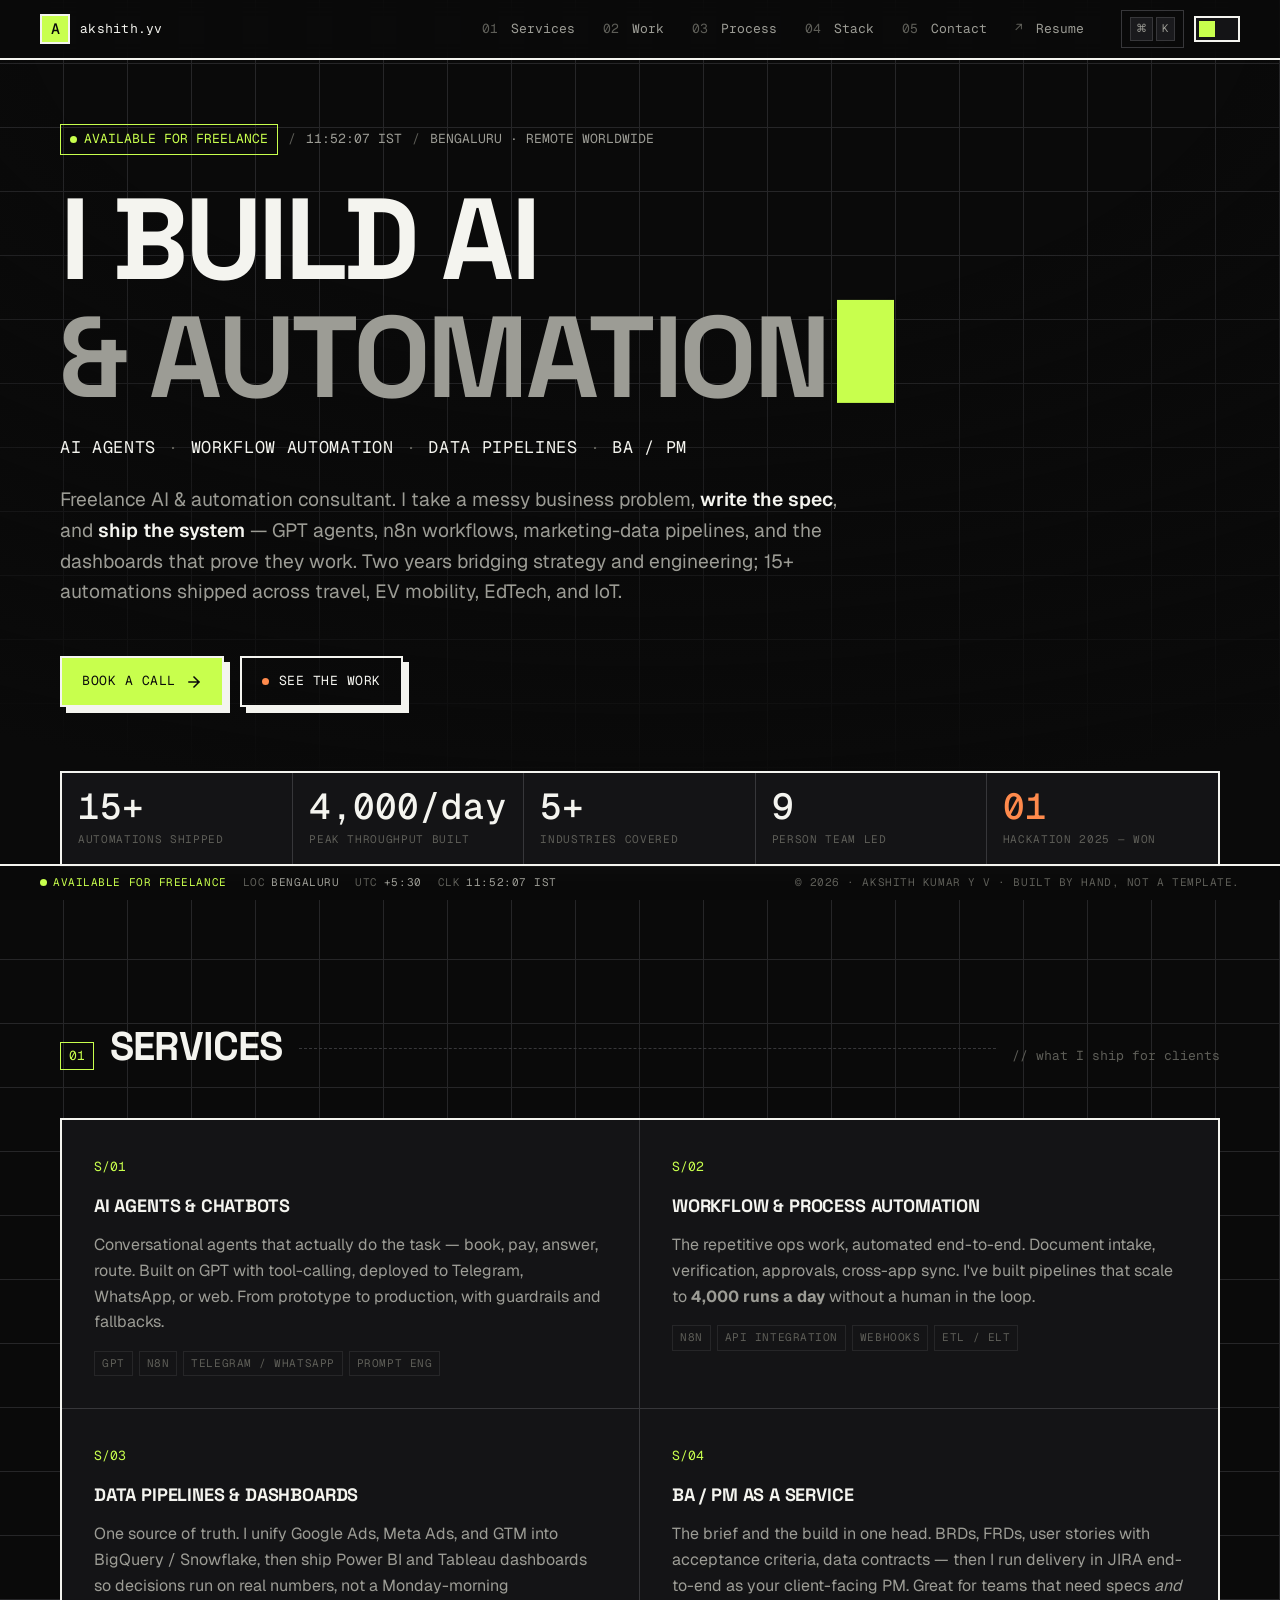
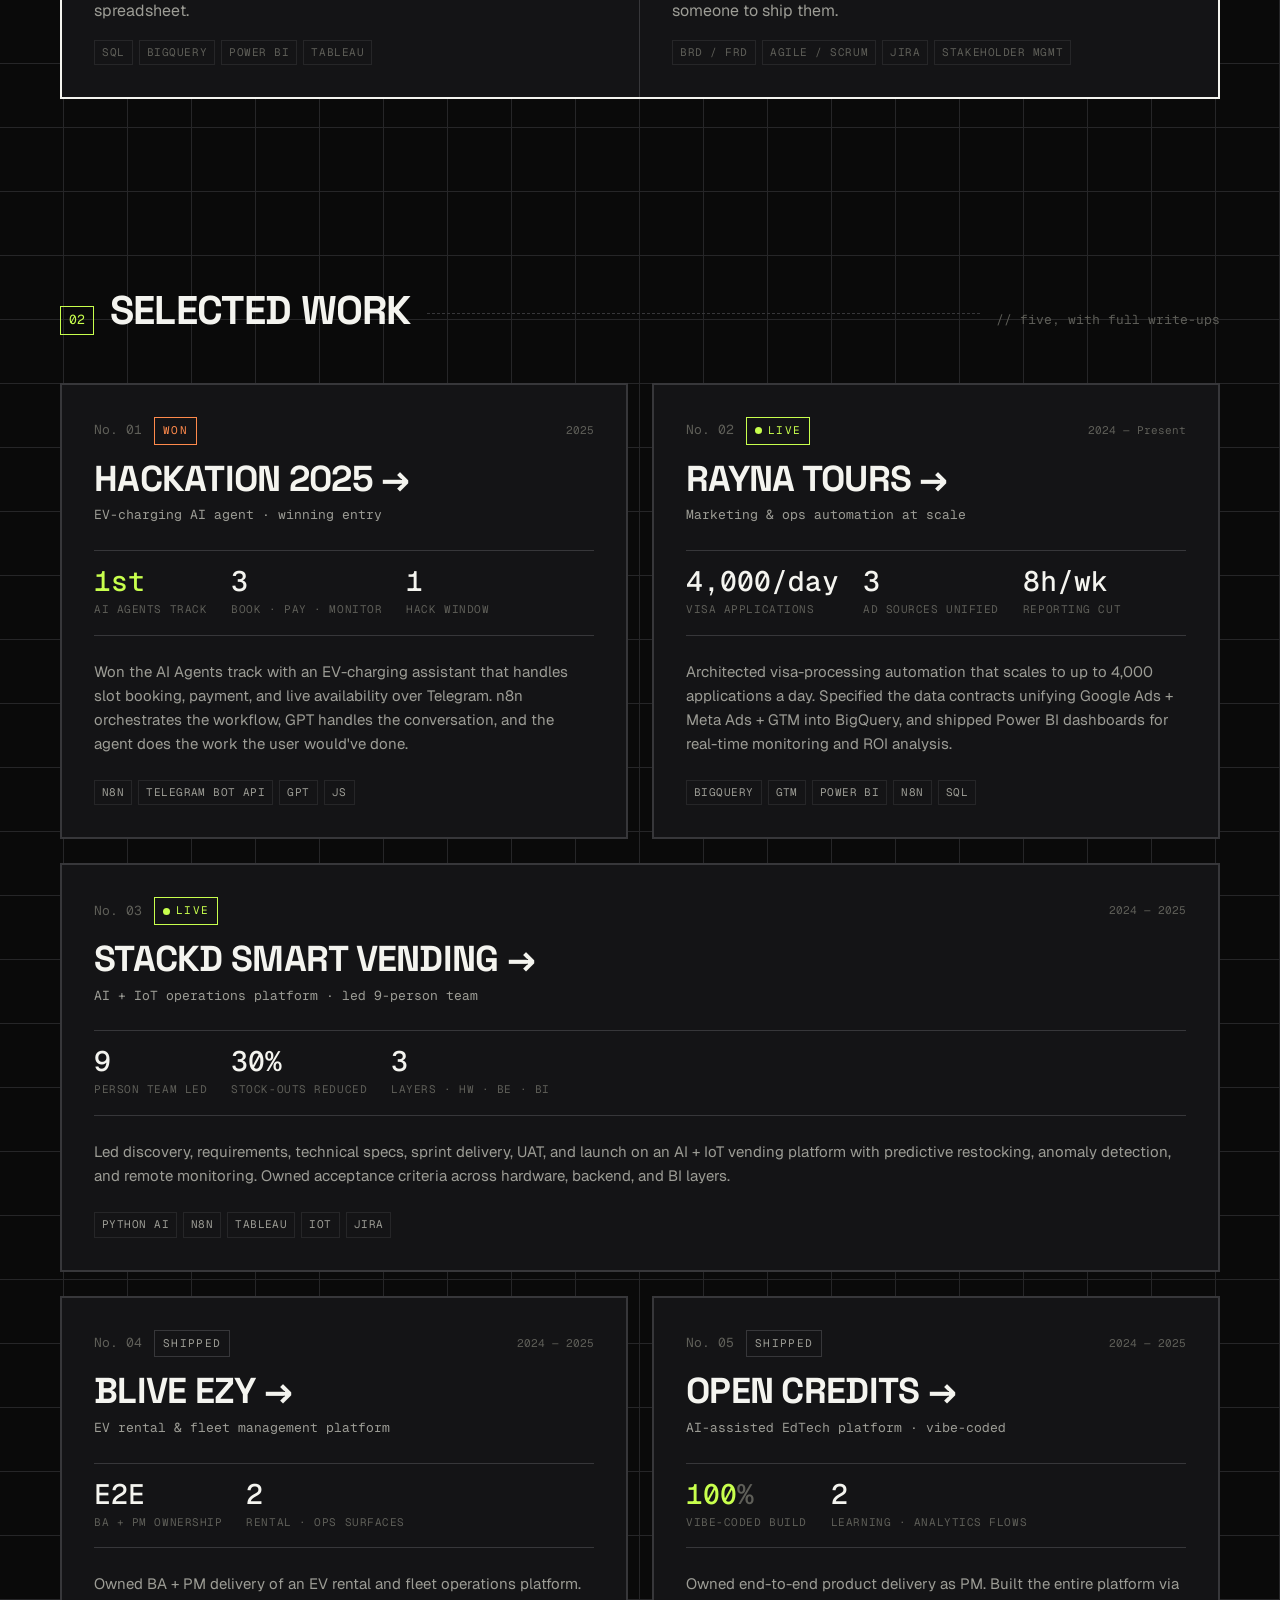
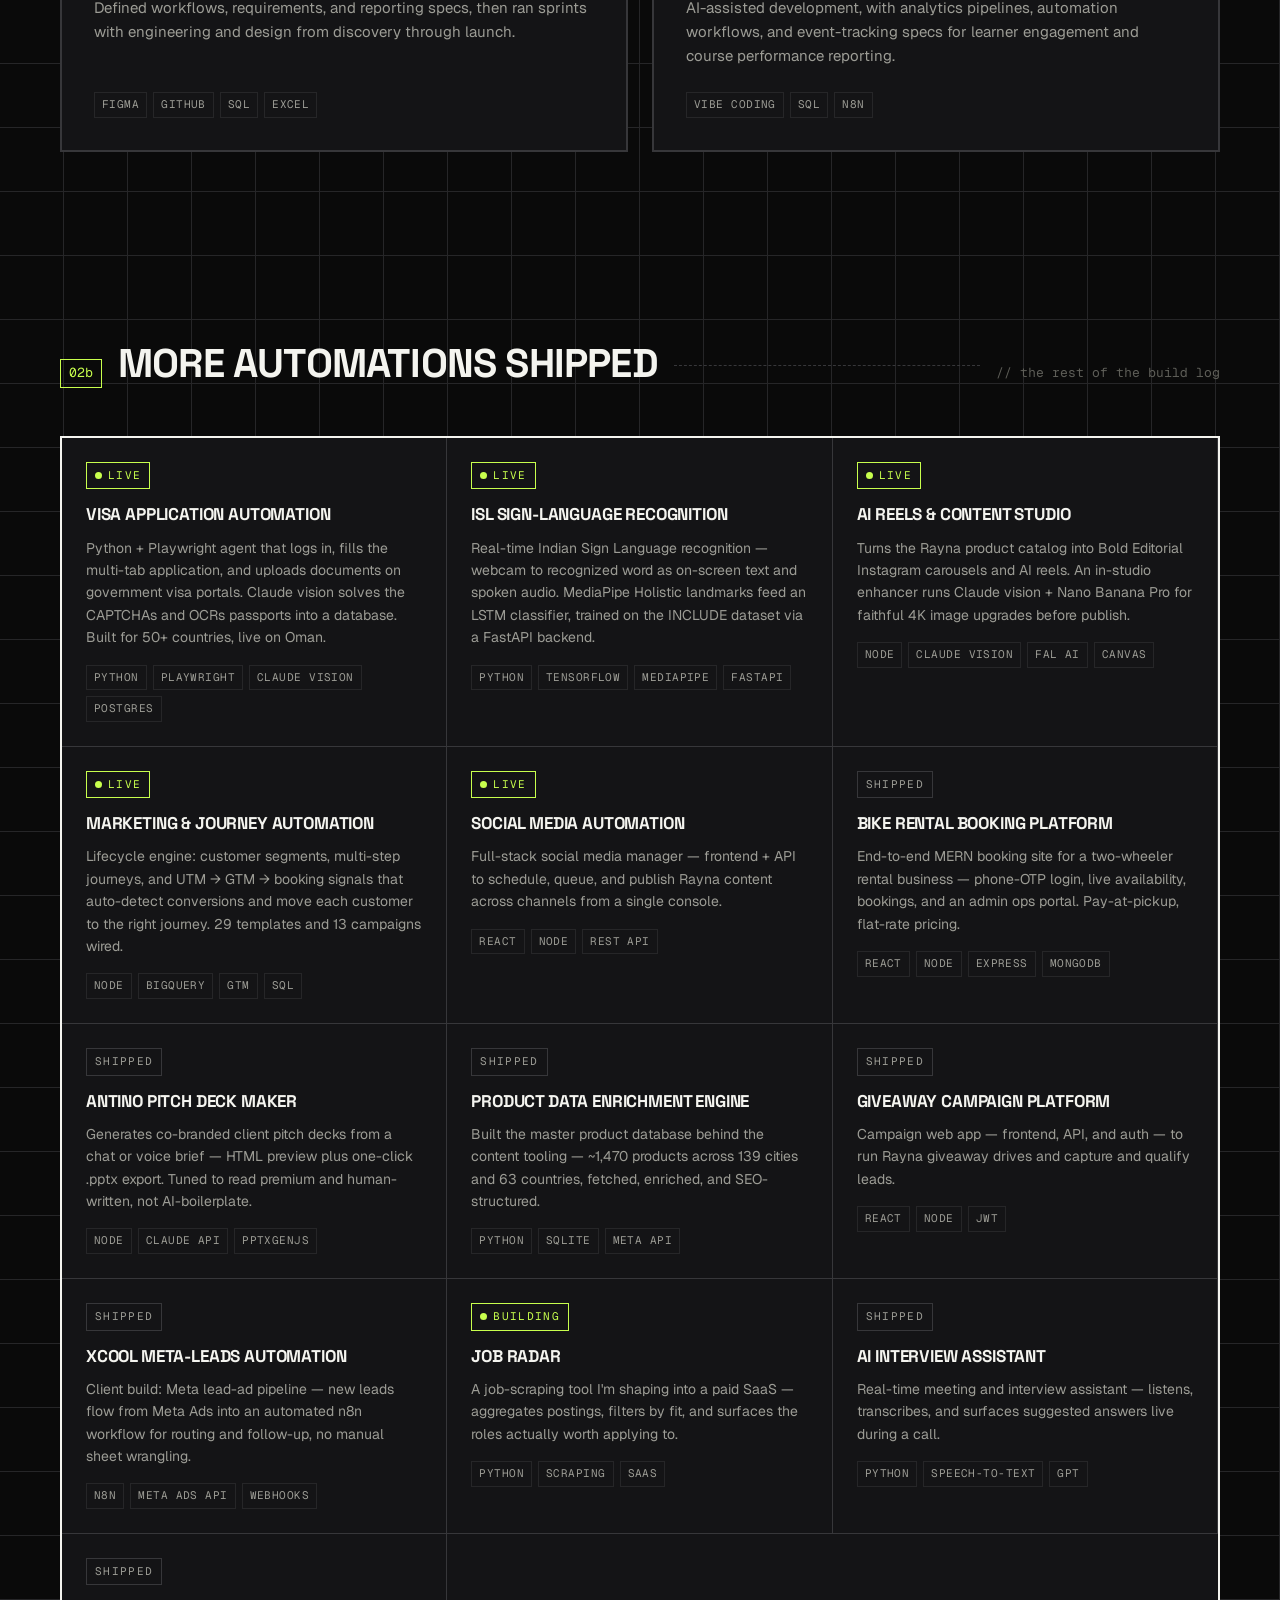
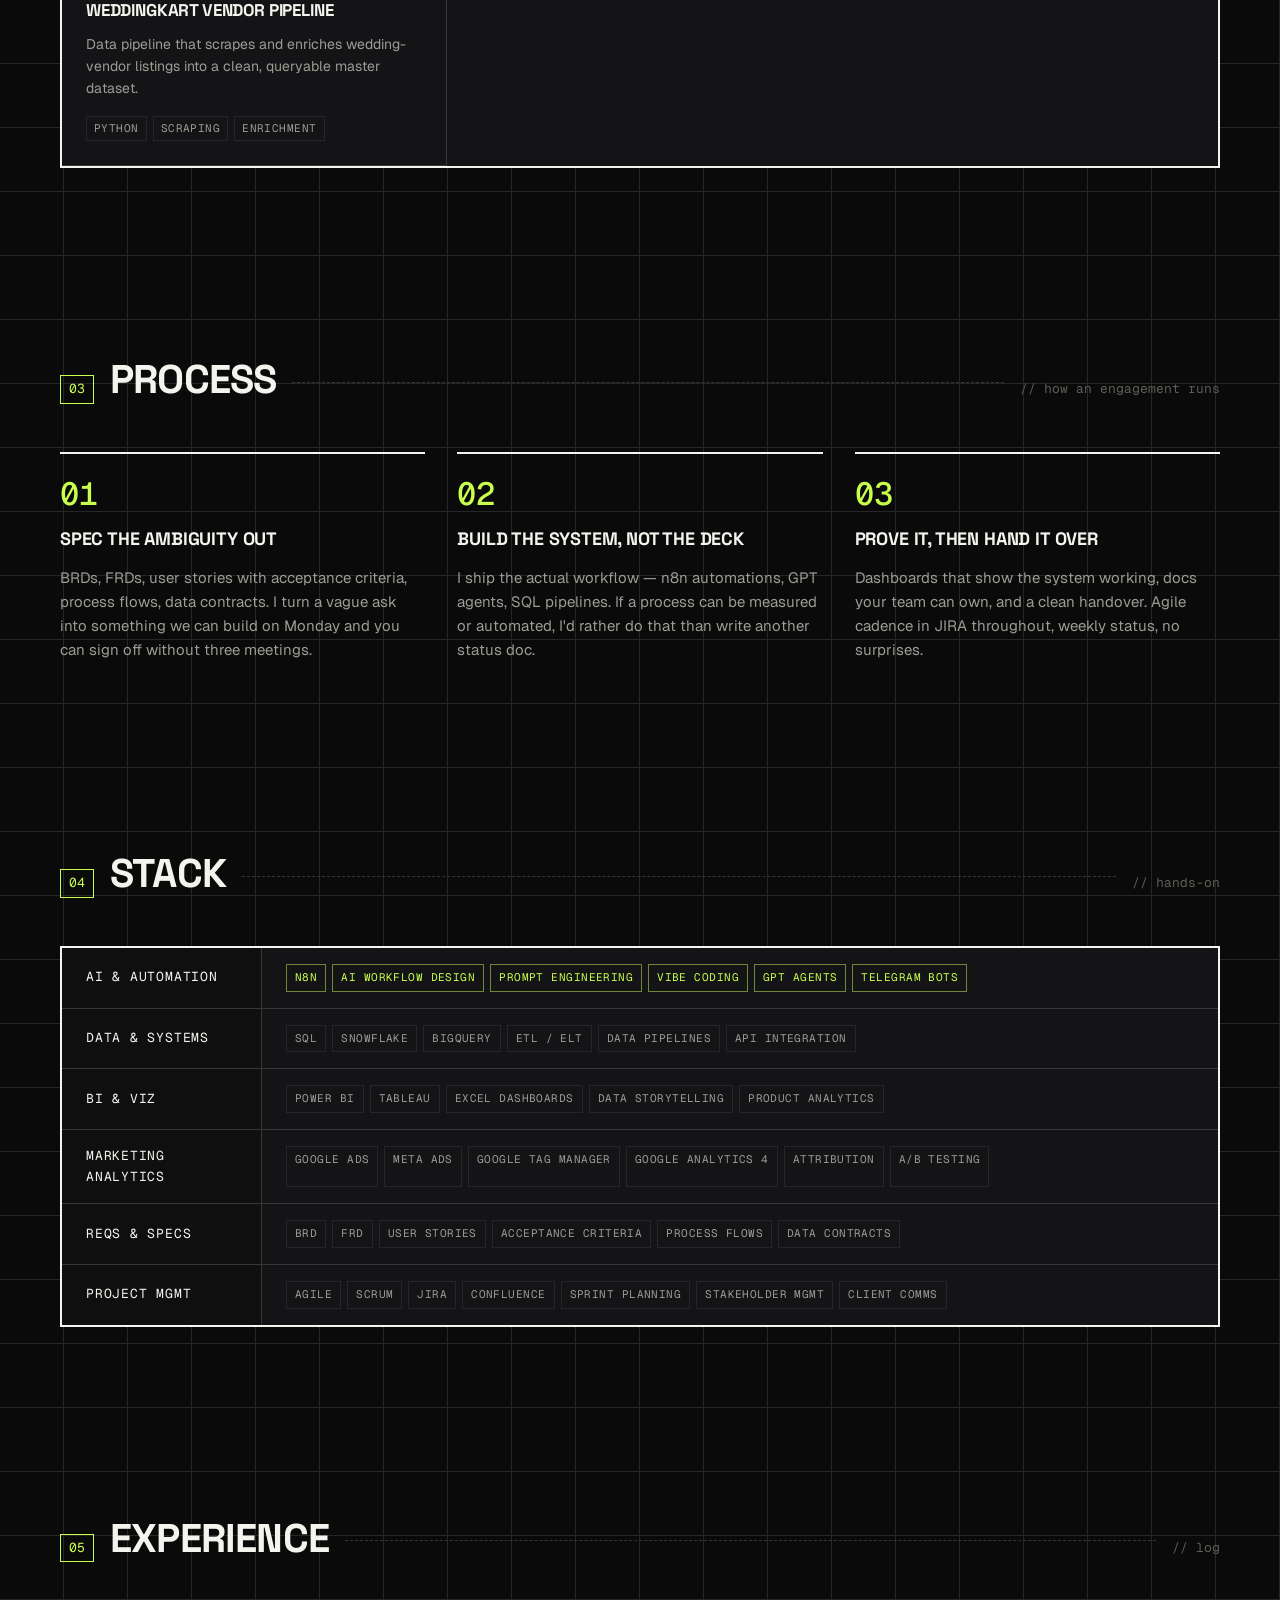
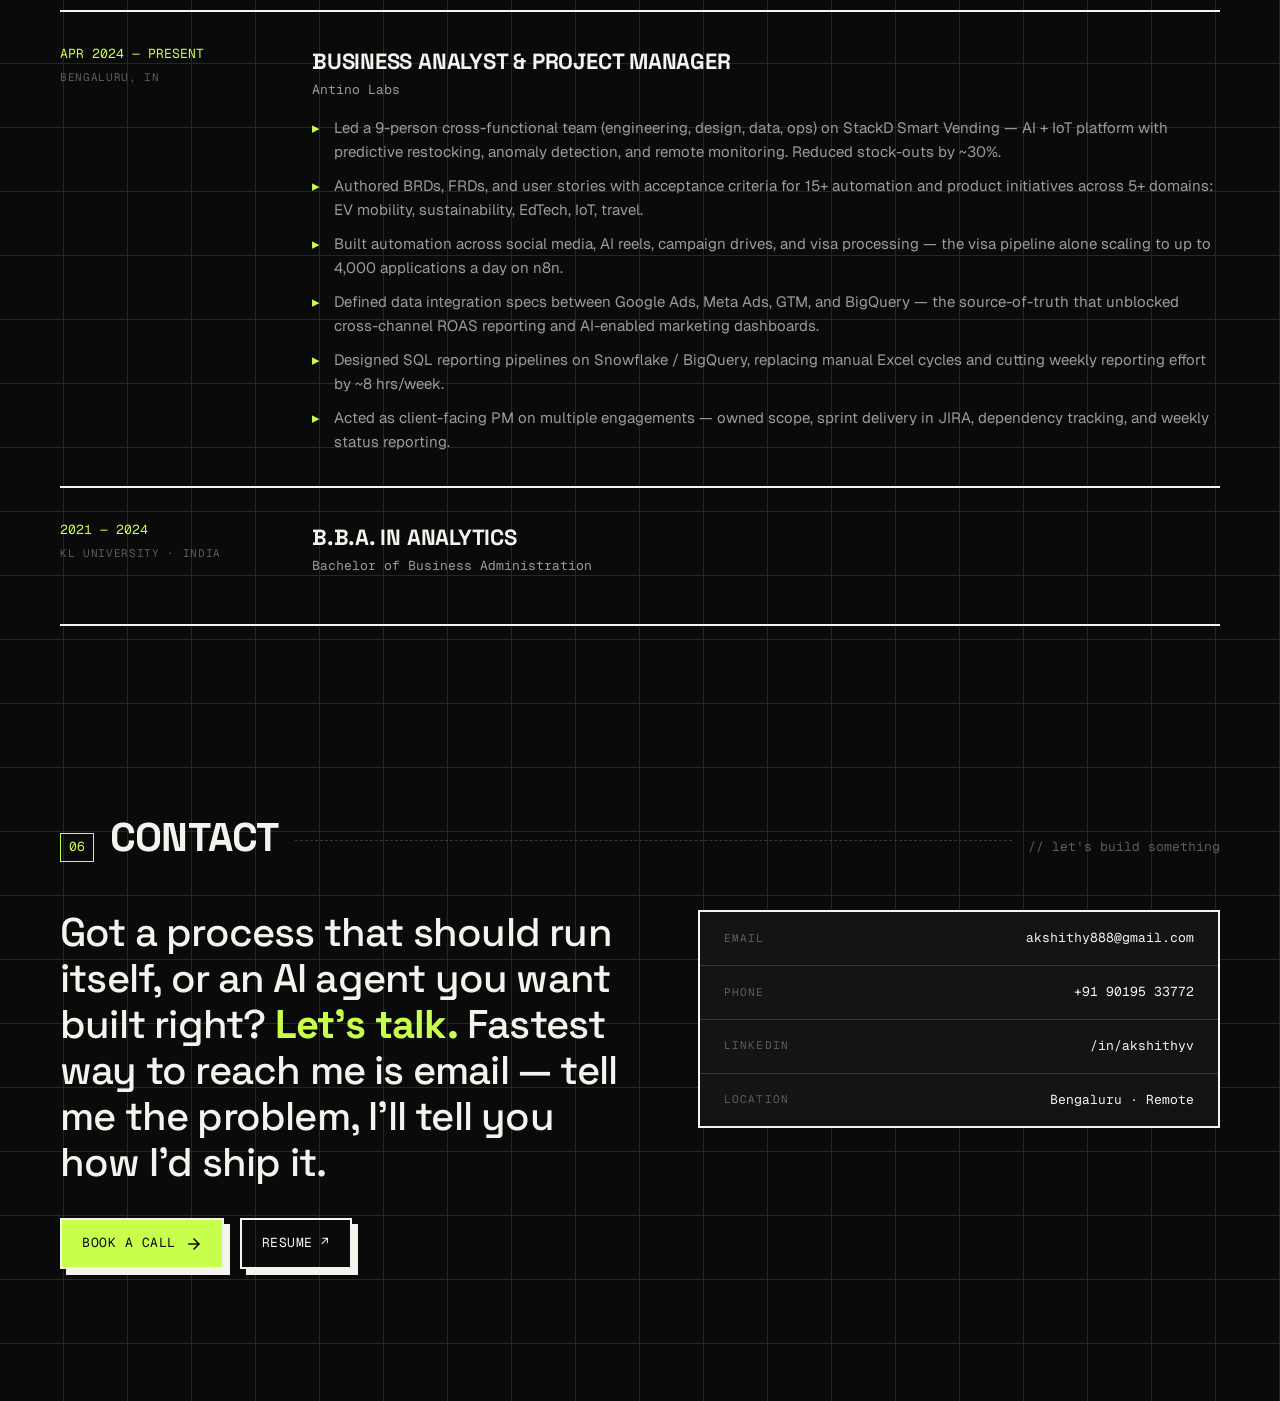
==== commit b57e9753: "Populate worklog with 13 real projects from local history; enrich BLive with IoT - Replace placehold" ====
--- a/index.html
+++ b/index.html
@@ -317,50 +317,112 @@
   <div class="worklog">
     <article class="worklog-item">
       <header><span class="pill pill-live"><span class="dot dot-live" aria-hidden="true"></span>LIVE</span></header>
+      <h3>Visa Application Automation</h3>
+      <p>Python + Playwright agent that logs in, fills the multi-tab application, and uploads
+        documents on government visa portals. Claude vision solves the CAPTCHAs and OCRs
+        passports into a database. Built for 50+ countries, live on Oman.</p>
+      <ul class="case-stack"><li>Python</li><li>Playwright</li><li>Claude Vision</li><li>Postgres</li></ul>
+    </article>
+
+    <article class="worklog-item">
+      <header><span class="pill pill-live"><span class="dot dot-live" aria-hidden="true"></span>LIVE</span></header>
+      <h3>ISL Sign-Language Recognition</h3>
+      <p>Real-time Indian Sign Language recognition — webcam to recognized word as on-screen
+        text and spoken audio. MediaPipe Holistic landmarks feed an LSTM classifier, trained
+        on the INCLUDE dataset via a FastAPI backend.</p>
+      <ul class="case-stack"><li>Python</li><li>TensorFlow</li><li>MediaPipe</li><li>FastAPI</li></ul>
+    </article>
+
+    <article class="worklog-item">
+      <header><span class="pill pill-live"><span class="dot dot-live" aria-hidden="true"></span>LIVE</span></header>
+      <h3>AI Reels &amp; Content Studio</h3>
+      <p>Turns the Rayna product catalog into Bold Editorial Instagram carousels and AI reels.
+        An in-studio enhancer runs Claude vision + Nano Banana Pro for faithful 4K image
+        upgrades before publish.</p>
+      <ul class="case-stack"><li>Node</li><li>Claude Vision</li><li>Fal AI</li><li>Canvas</li></ul>
+    </article>
+
+    <article class="worklog-item">
+      <header><span class="pill pill-live"><span class="dot dot-live" aria-hidden="true"></span>LIVE</span></header>
+      <h3>Marketing &amp; Journey Automation</h3>
+      <p>Lifecycle engine: customer segments, multi-step journeys, and UTM → GTM → booking
+        signals that auto-detect conversions and move each customer to the right journey.
+        29 templates and 13 campaigns wired.</p>
+      <ul class="case-stack"><li>Node</li><li>BigQuery</li><li>GTM</li><li>SQL</li></ul>
+    </article>
+
+    <article class="worklog-item">
+      <header><span class="pill pill-live"><span class="dot dot-live" aria-hidden="true"></span>LIVE</span></header>
       <h3>Social Media Automation</h3>
-      <p>Content pipeline that drafts, schedules, and publishes across channels — GPT for copy,
-        n8n for scheduling and cross-posting, so the calendar runs itself.</p>
-      <ul class="case-stack"><li>n8n</li><li>GPT</li><li>Meta API</li></ul>
-    </article>
-
-    <article class="worklog-item">
-      <header><span class="pill pill-live"><span class="dot dot-live" aria-hidden="true"></span>LIVE</span></header>
-      <h3>AI Reels Engine</h3>
-      <p>Automated short-form video production — script, voiceover, and cut assembled by an
-        AI pipeline, then queued for review and publish. Turns a brief into a reel.</p>
-      <ul class="case-stack"><li>GPT</li><li>n8n</li><li>Media APIs</li></ul>
-    </article>
-
-    <article class="worklog-item">
-      <header><span class="pill pill-live"><span class="dot dot-live" aria-hidden="true"></span>LIVE</span></header>
-      <h3>Campaign Drive Automation</h3>
-      <p>Marketing campaign orchestration end-to-end: lead capture, event tracking, and
-        source attribution flowing from ads into a unified reporting layer.</p>
-      <ul class="case-stack"><li>GTM</li><li>Meta Ads</li><li>n8n</li><li>BigQuery</li></ul>
+      <p>Full-stack social media manager — frontend + API to schedule, queue, and publish
+        Rayna content across channels from a single console.</p>
+      <ul class="case-stack"><li>React</li><li>Node</li><li>REST API</li></ul>
     </article>
 
     <article class="worklog-item">
       <header><span class="pill pill-shipped">SHIPPED</span></header>
-      <h3>Visa Application Automation</h3>
-      <p>Document intake → validation → submission, automated at scale. The engine behind the
-        up-to-4,000-applications-a-day throughput on the Rayna Tours pipeline.</p>
-      <ul class="case-stack"><li>n8n</li><li>SQL</li><li>API integration</li></ul>
+      <h3>Bike Rental Booking Platform</h3>
+      <p>End-to-end MERN booking site for a two-wheeler rental business — phone-OTP login,
+        live availability, bookings, and an admin ops portal. Pay-at-pickup, flat-rate
+        pricing.</p>
+      <ul class="case-stack"><li>React</li><li>Node</li><li>Express</li><li>MongoDB</li></ul>
     </article>
 
     <article class="worklog-item">
       <header><span class="pill pill-shipped">SHIPPED</span></header>
-      <h3>Sign-Language Product</h3>
-      <p>Accessibility-first product exploring AI-assisted sign-language recognition and
-        translation — owned the requirements and delivery as BA/PM.</p>
-      <ul class="case-stack"><li>AI / ML</li><li>Product</li><li>BA / PM</li></ul>
+      <h3>Antino Pitch Deck Maker</h3>
+      <p>Generates co-branded client pitch decks from a chat or voice brief — HTML preview
+        plus one-click .pptx export. Tuned to read premium and human-written, not
+        AI-boilerplate.</p>
+      <ul class="case-stack"><li>Node</li><li>Claude API</li><li>PptxGenJS</li></ul>
     </article>
 
     <article class="worklog-item">
       <header><span class="pill pill-shipped">SHIPPED</span></header>
-      <h3>Rental Service Product</h3>
-      <p>Booking and operations platform for a rental service — flows, requirements, and
-        reporting specs defined, delivered from discovery through launch.</p>
-      <ul class="case-stack"><li>Product</li><li>SQL</li><li>JIRA</li></ul>
+      <h3>Product Data Enrichment Engine</h3>
+      <p>Built the master product database behind the content tooling — ~1,470 products across
+        139 cities and 63 countries, fetched, enriched, and SEO-structured.</p>
+      <ul class="case-stack"><li>Python</li><li>SQLite</li><li>Meta API</li></ul>
+    </article>
+
+    <article class="worklog-item">
+      <header><span class="pill pill-shipped">SHIPPED</span></header>
+      <h3>Giveaway Campaign Platform</h3>
+      <p>Campaign web app — frontend, API, and auth — to run Rayna giveaway drives and
+        capture and qualify leads.</p>
+      <ul class="case-stack"><li>React</li><li>Node</li><li>JWT</li></ul>
+    </article>
+
+    <article class="worklog-item">
+      <header><span class="pill pill-shipped">SHIPPED</span></header>
+      <h3>Xcool Meta-Leads Automation</h3>
+      <p>Client build: Meta lead-ad pipeline — new leads flow from Meta Ads into an automated
+        n8n workflow for routing and follow-up, no manual sheet wrangling.</p>
+      <ul class="case-stack"><li>n8n</li><li>Meta Ads API</li><li>Webhooks</li></ul>
+    </article>
+
+    <article class="worklog-item">
+      <header><span class="pill pill-live"><span class="dot dot-live" aria-hidden="true"></span>BUILDING</span></header>
+      <h3>Job Radar</h3>
+      <p>A job-scraping tool I'm shaping into a paid SaaS — aggregates postings, filters by
+        fit, and surfaces the roles actually worth applying to.</p>
+      <ul class="case-stack"><li>Python</li><li>Scraping</li><li>SaaS</li></ul>
+    </article>
+
+    <article class="worklog-item">
+      <header><span class="pill pill-shipped">SHIPPED</span></header>
+      <h3>AI Interview Assistant</h3>
+      <p>Real-time meeting and interview assistant — listens, transcribes, and surfaces
+        suggested answers live during a call.</p>
+      <ul class="case-stack"><li>Python</li><li>Speech-to-text</li><li>GPT</li></ul>
+    </article>
+
+    <article class="worklog-item">
+      <header><span class="pill pill-shipped">SHIPPED</span></header>
+      <h3>WeddingKart Vendor Pipeline</h3>
+      <p>Data pipeline that scrapes and enriches wedding-vendor listings into a clean,
+        queryable master dataset.</p>
+      <ul class="case-stack"><li>Python</li><li>Scraping</li><li>Enrichment</li></ul>
     </article>
   </div>
 </section>
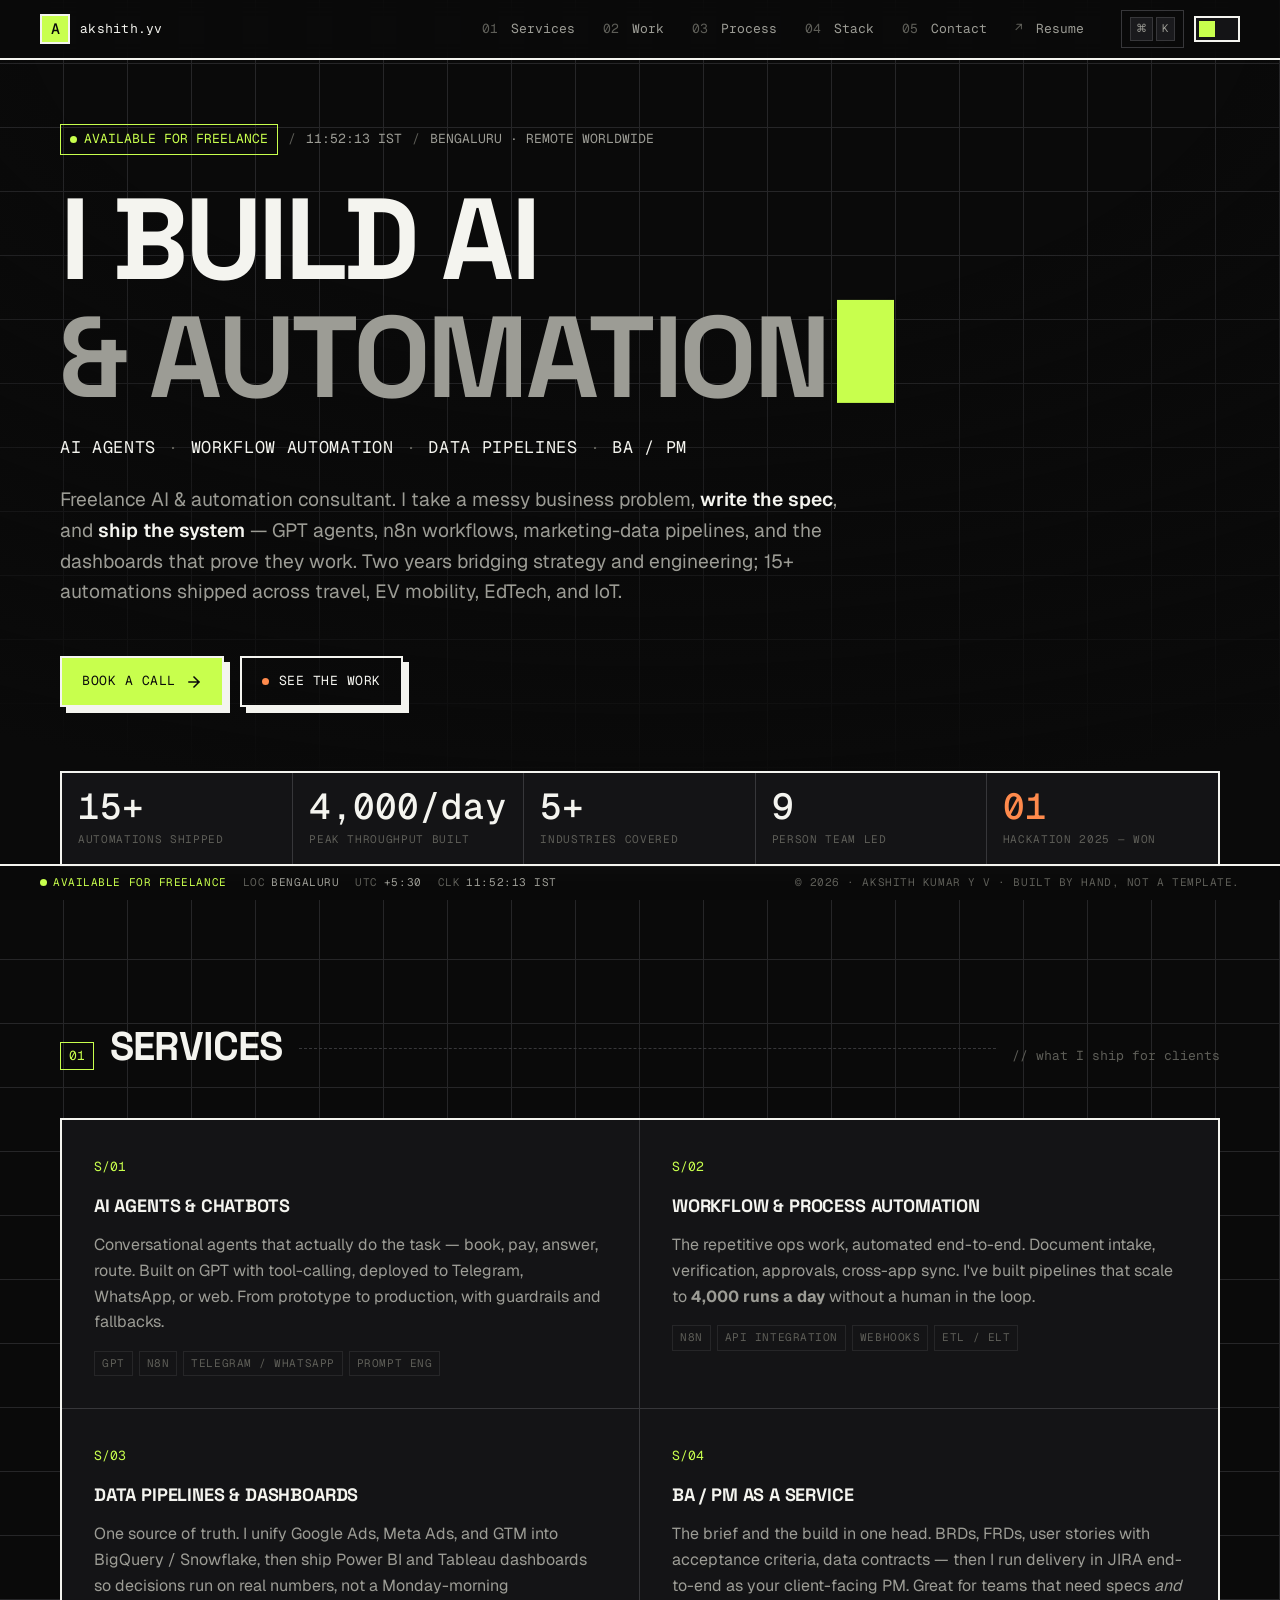
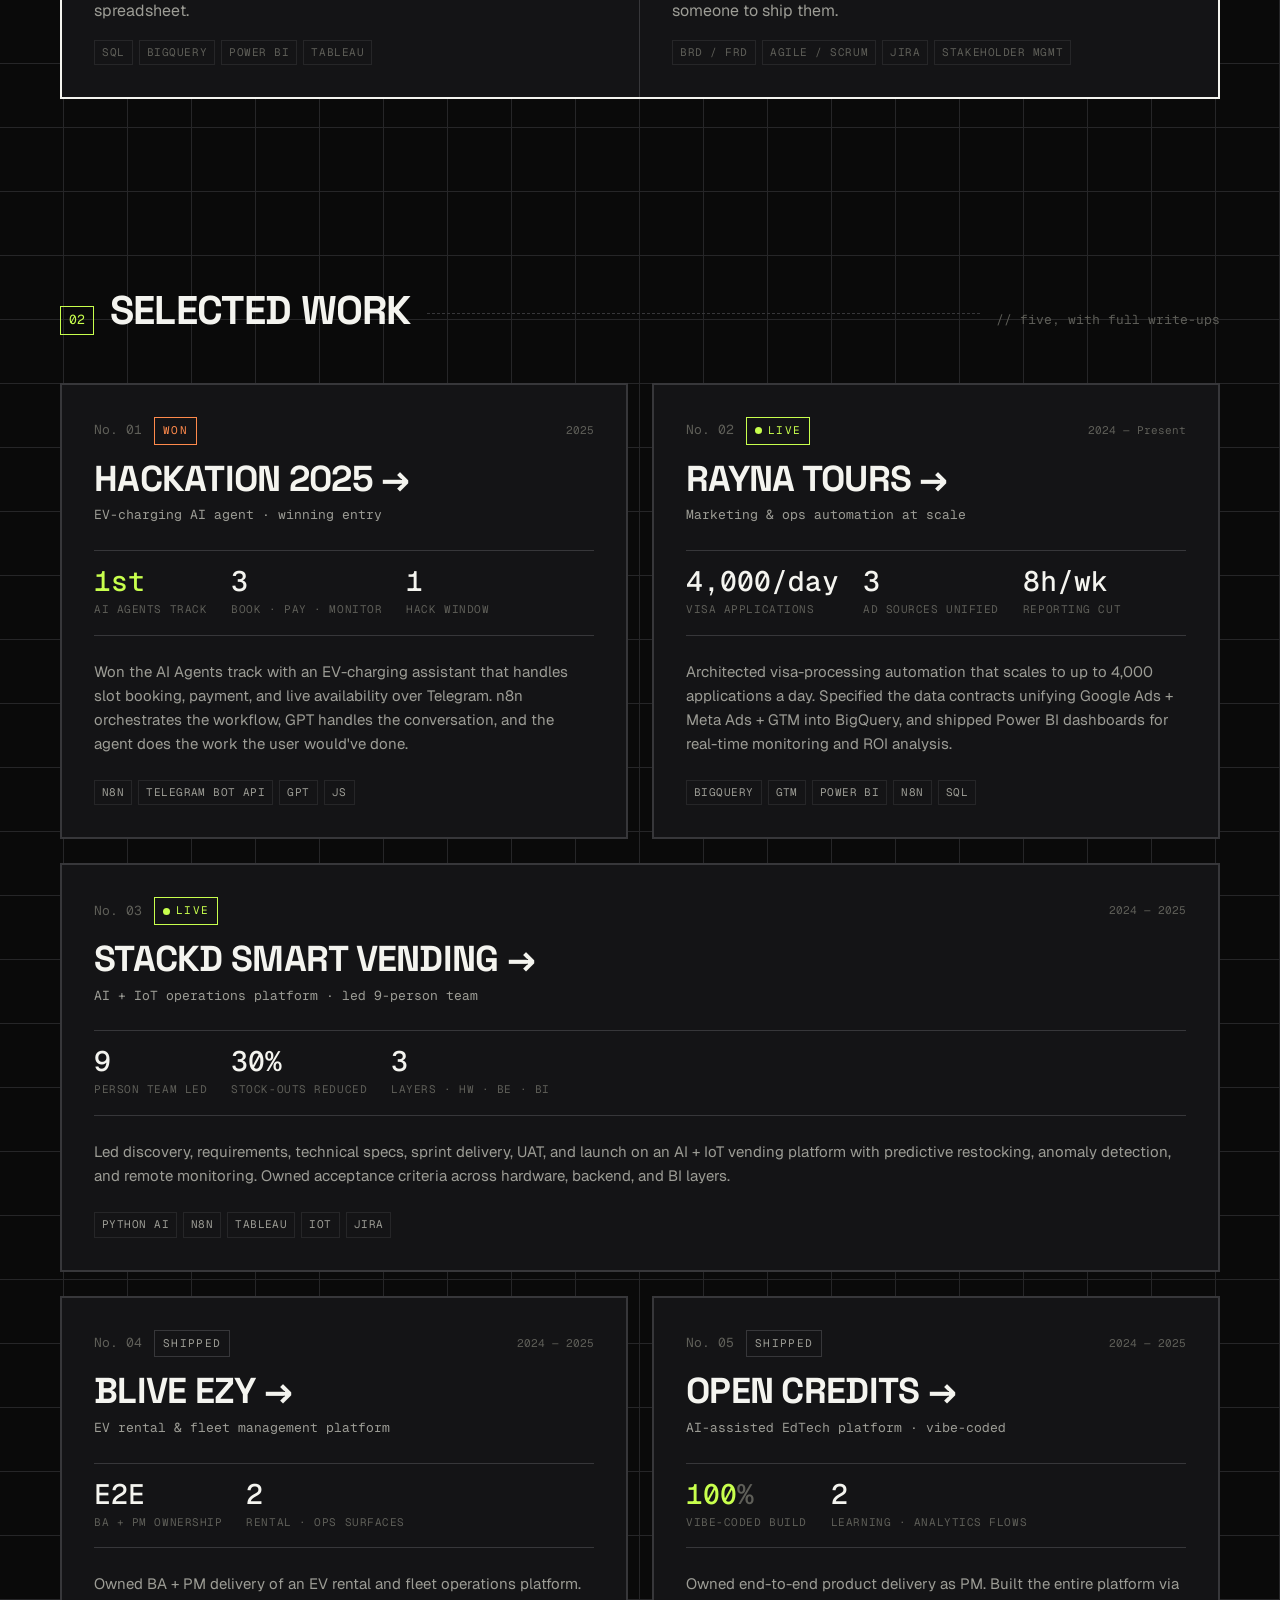
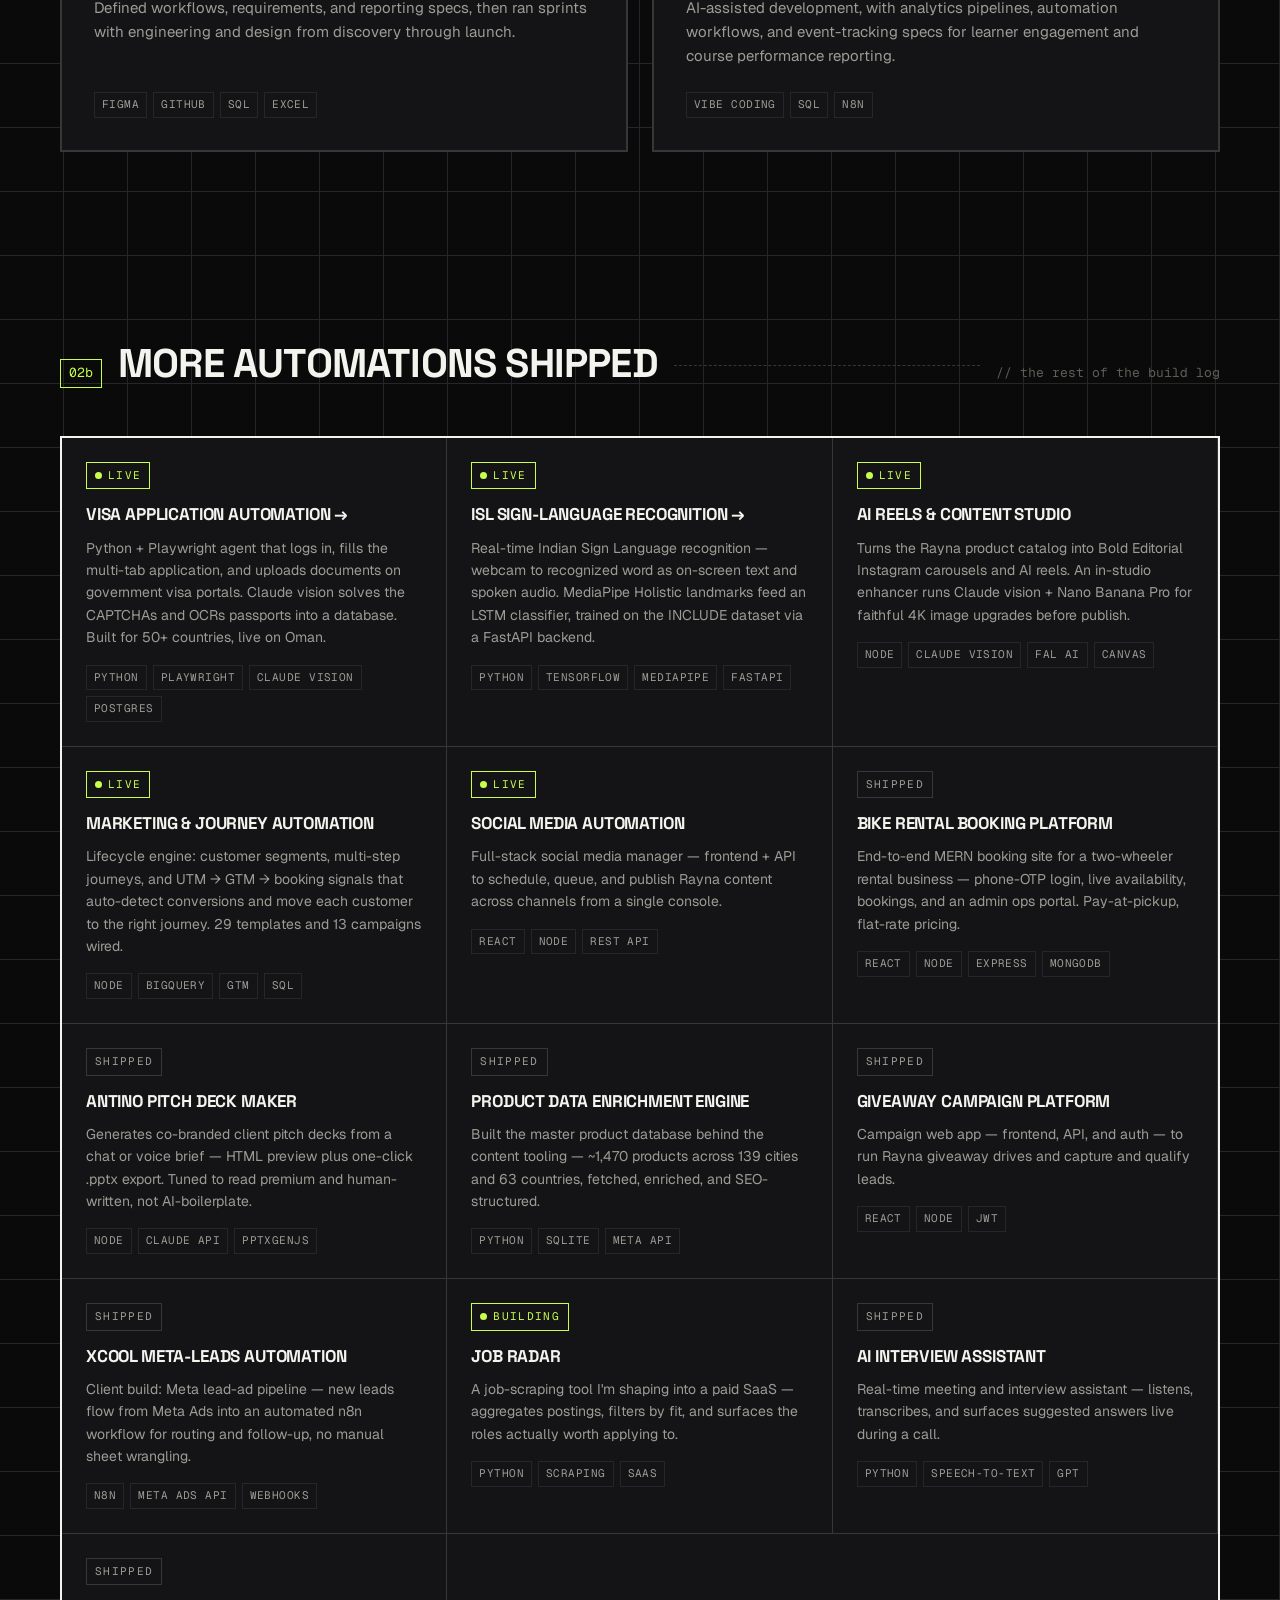
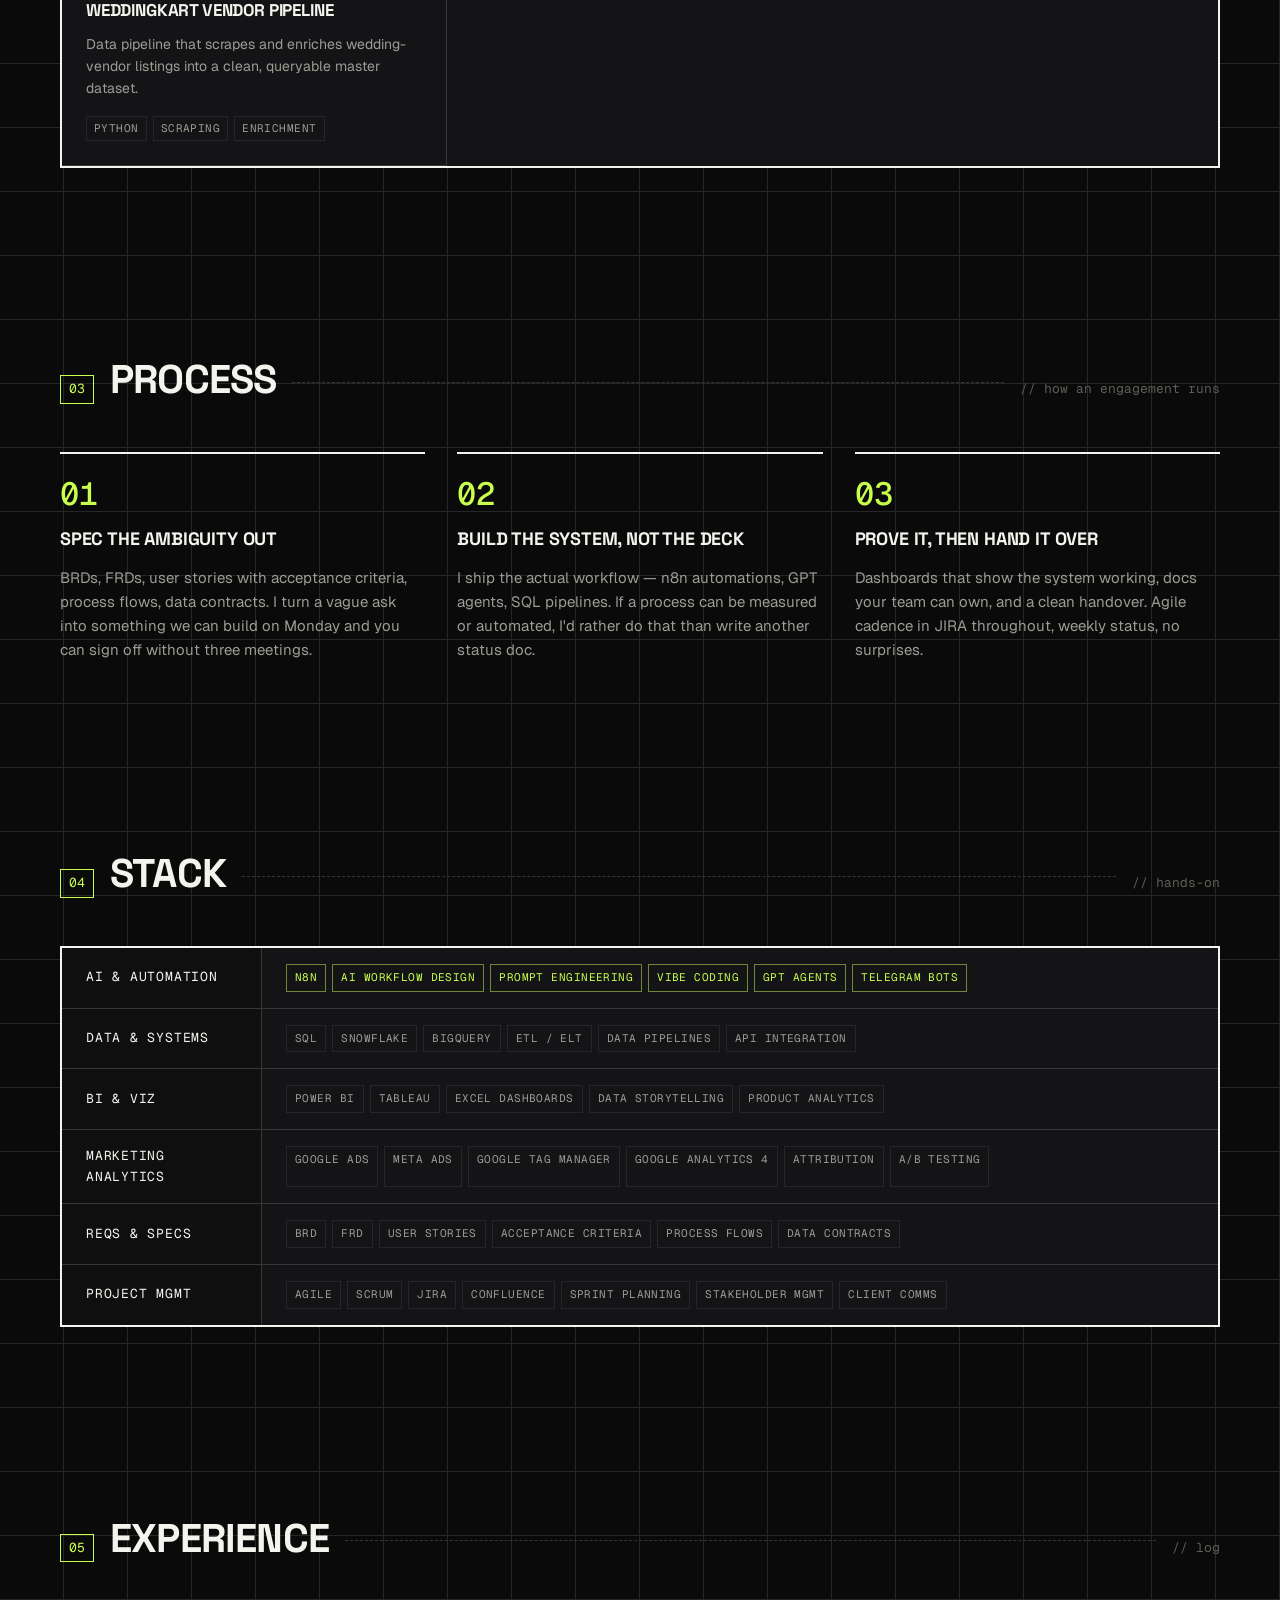
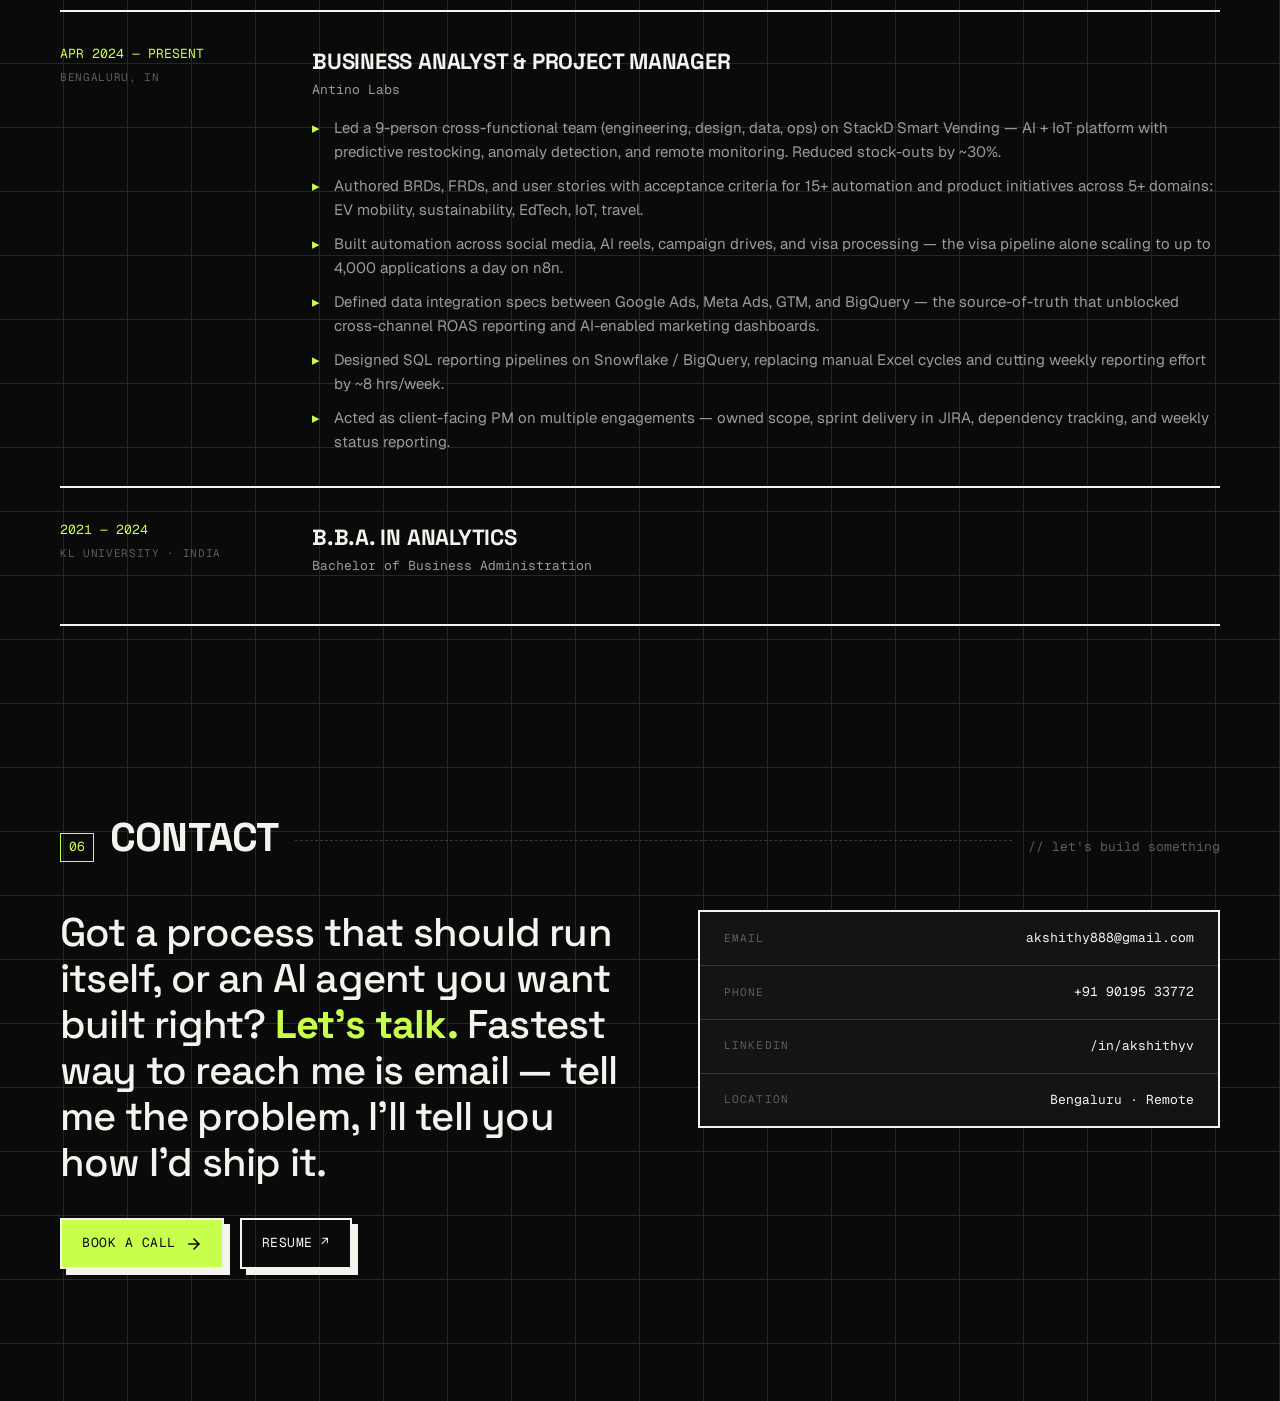
==== commit 23f254ce: "Add full case studies for Visa Automation and ISL Sign Recognition - New case-visa.html + case-isl.h" ====
--- a/index.html
+++ b/index.html
@@ -16,7 +16,7 @@
 <link rel="preconnect" href="https://fonts.googleapis.com">
 <link rel="preconnect" href="https://fonts.gstatic.com" crossorigin>
 <link rel="stylesheet" href="https://fonts.googleapis.com/css2?family=Space+Grotesk:wght@400;500;700&family=Geist:wght@400;500;600&family=Geist+Mono:wght@400;500&display=swap">
-<link rel="stylesheet" href="styles.css?v=9">
+<link rel="stylesheet" href="styles.css?v=10">
 <link rel="icon" href="favicon.svg" type="image/svg+xml">
 </head>
 <body>
@@ -317,7 +317,7 @@
   <div class="worklog">
     <article class="worklog-item">
       <header><span class="pill pill-live"><span class="dot dot-live" aria-hidden="true"></span>LIVE</span></header>
-      <h3>Visa Application Automation</h3>
+      <h3><a href="case-visa.html">Visa Application Automation →</a></h3>
       <p>Python + Playwright agent that logs in, fills the multi-tab application, and uploads
         documents on government visa portals. Claude vision solves the CAPTCHAs and OCRs
         passports into a database. Built for 50+ countries, live on Oman.</p>
@@ -326,7 +326,7 @@
 
     <article class="worklog-item">
       <header><span class="pill pill-live"><span class="dot dot-live" aria-hidden="true"></span>LIVE</span></header>
-      <h3>ISL Sign-Language Recognition</h3>
+      <h3><a href="case-isl.html">ISL Sign-Language Recognition →</a></h3>
       <p>Real-time Indian Sign Language recognition — webcam to recognized word as on-screen
         text and spoken audio. MediaPipe Holistic landmarks feed an LSTM classifier, trained
         on the INCLUDE dataset via a FastAPI backend.</p>
@@ -620,6 +620,6 @@
   </form>
 </dialog>
 
-<script src="script.js?v=9" defer></script>
+<script src="script.js?v=10" defer></script>
 </body>
 </html>
--- a/styles.css
+++ b/styles.css
@@ -489,6 +489,8 @@
 .worklog-item:hover { background: var(--panel-2); }
 .worklog-item header { display: flex; align-items: center; gap: 10px; margin-bottom: var(--sp-3); }
 .worklog-item h3 { font-family: var(--ff-display); font-weight: 700; font-size: 1.0625rem; text-transform: uppercase; letter-spacing: -0.01em; margin-bottom: 8px; }
+.worklog-item h3 a { transition: color var(--dur-2); }
+.worklog-item h3 a:hover { color: var(--accent); }
 .worklog-item p { color: var(--ink-dim); font-size: 0.875rem; margin-bottom: var(--sp-4); }
 .worklog-item .case-stack li { margin-bottom: 0; }
 @media (max-width: 900px) { .worklog { grid-template-columns: repeat(2, 1fr); } }
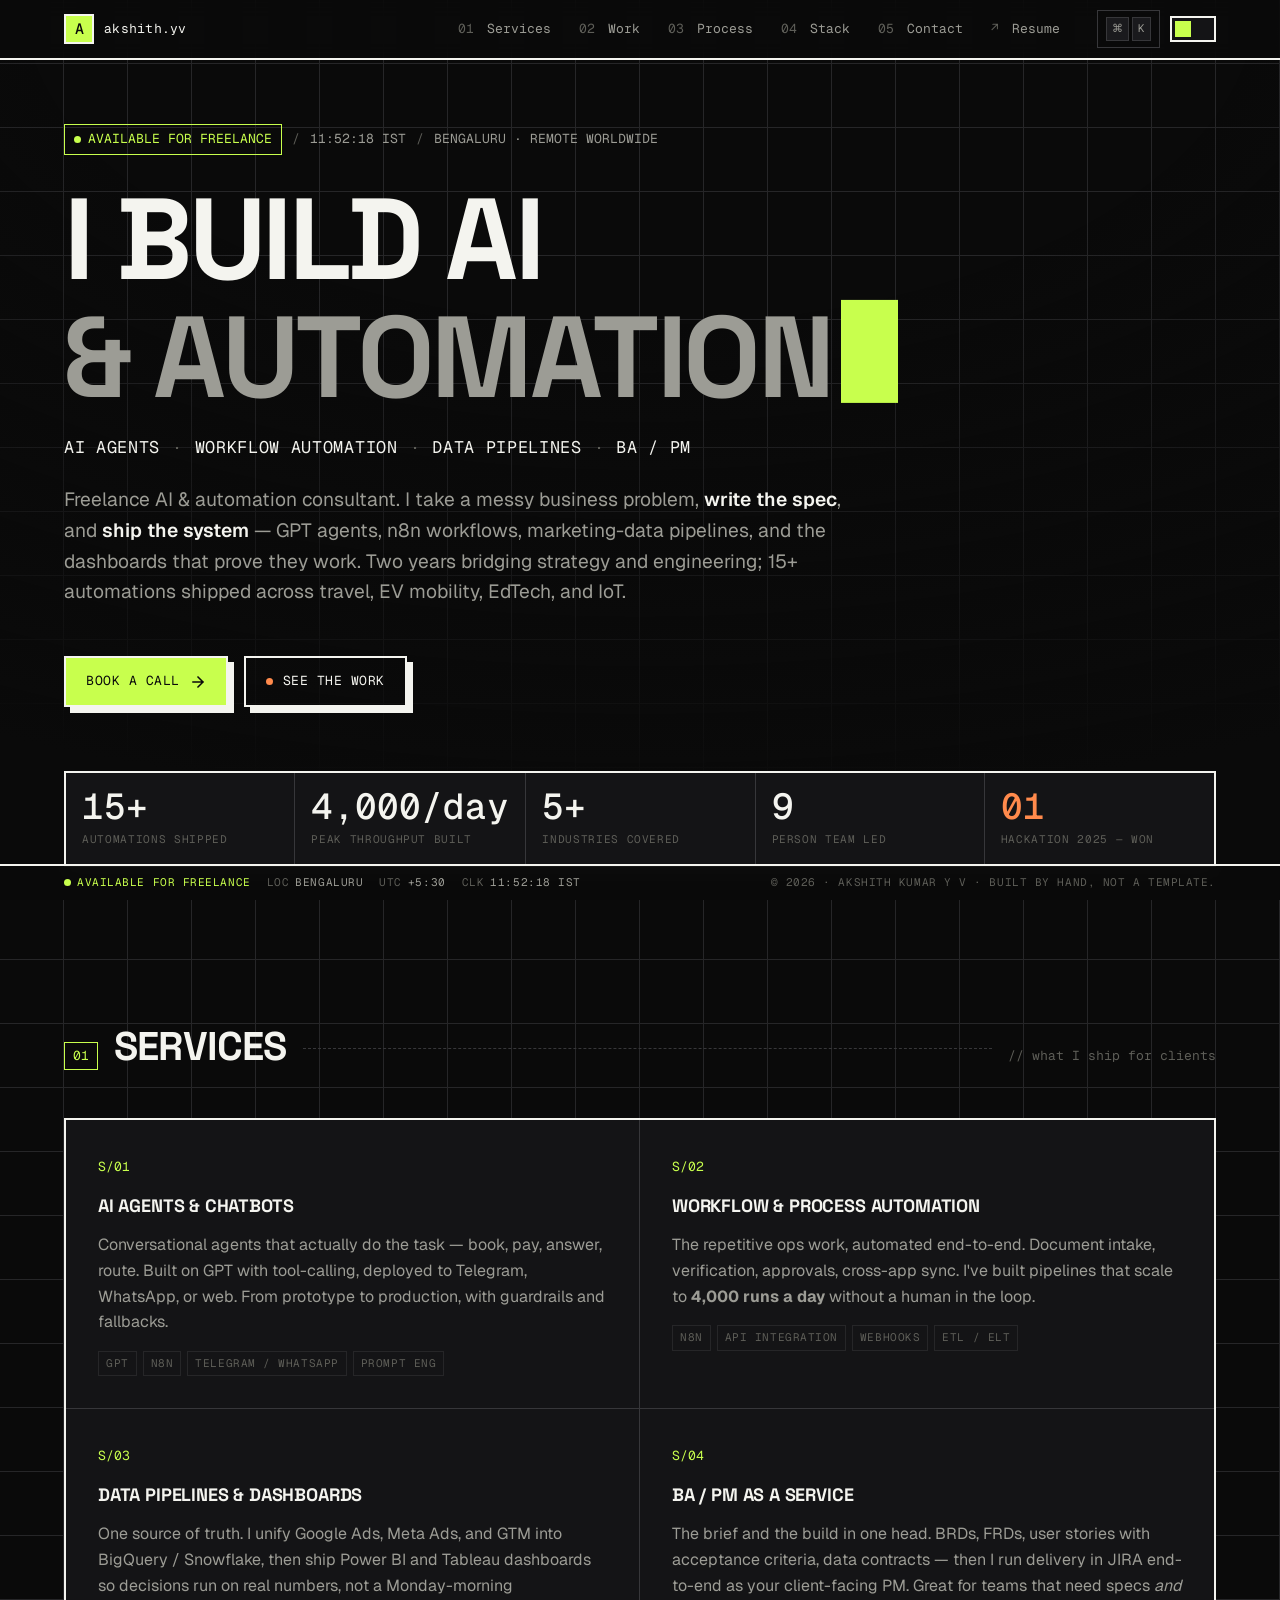
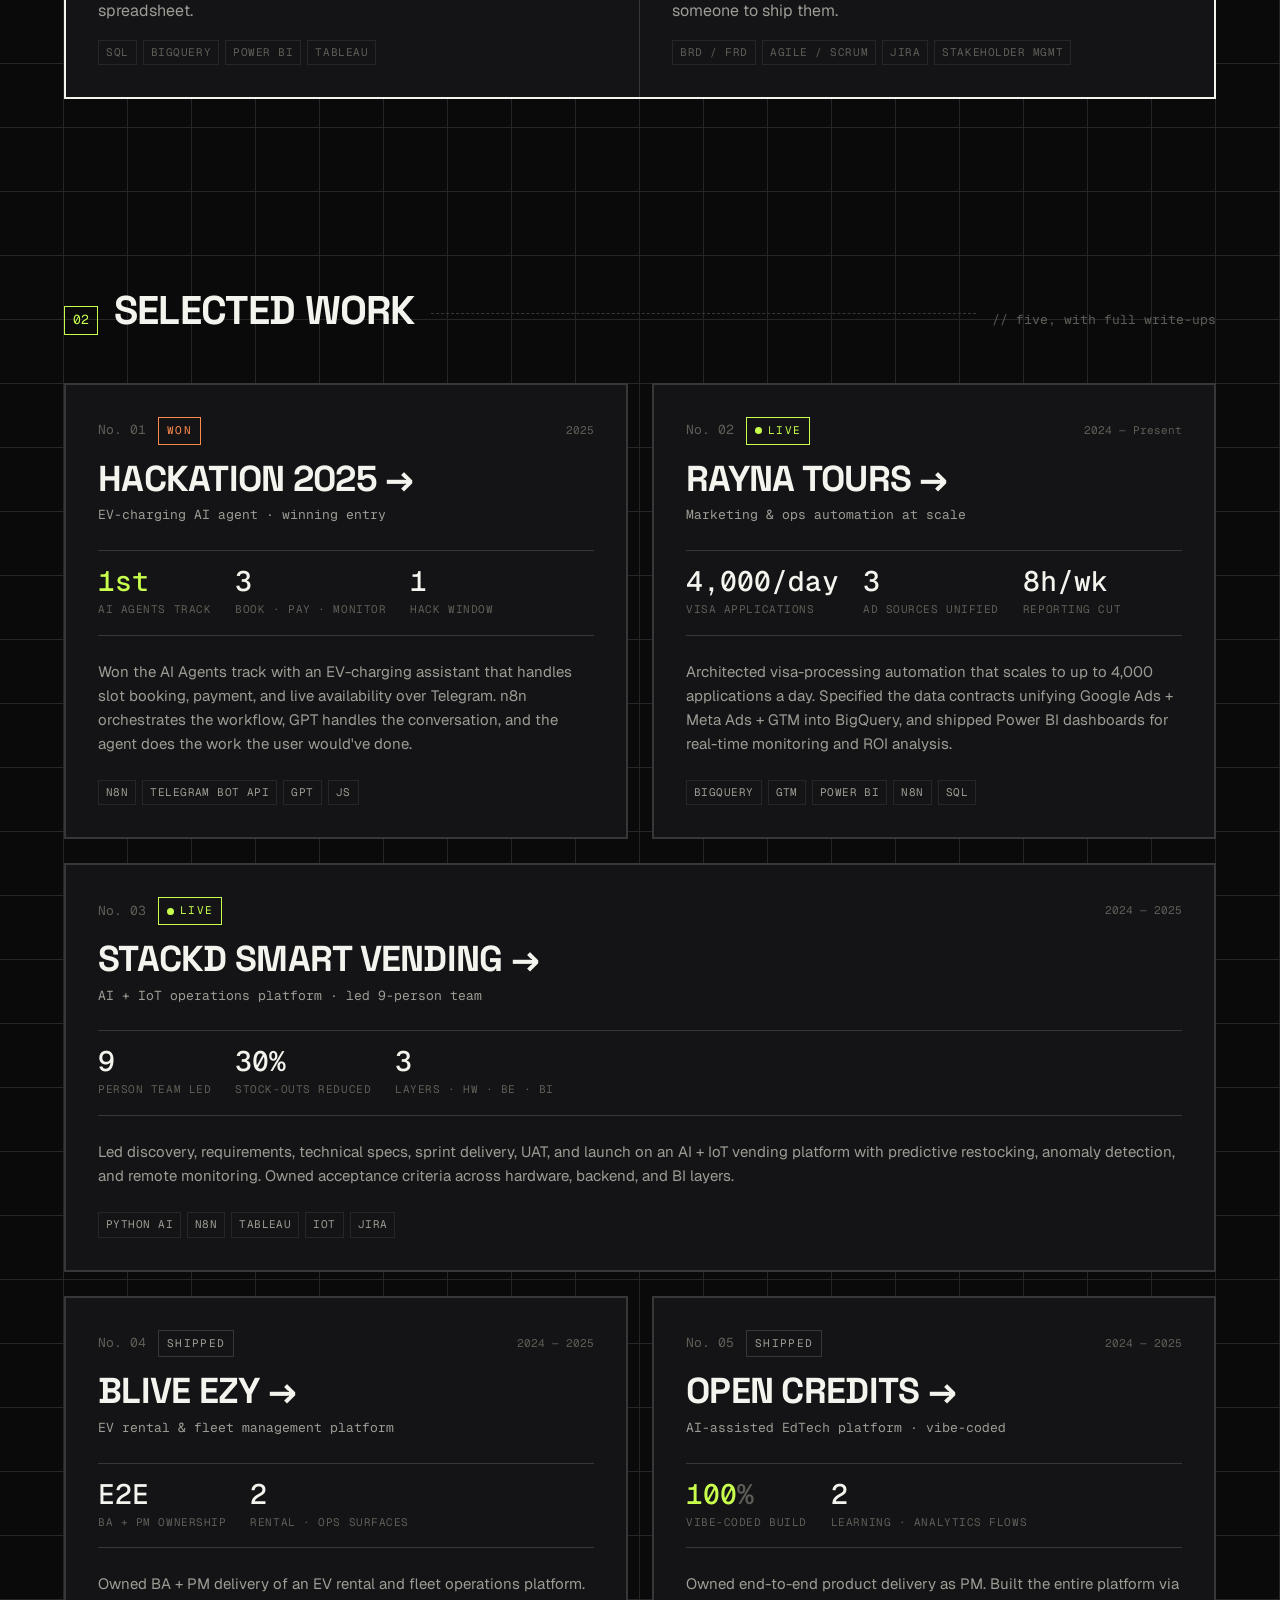
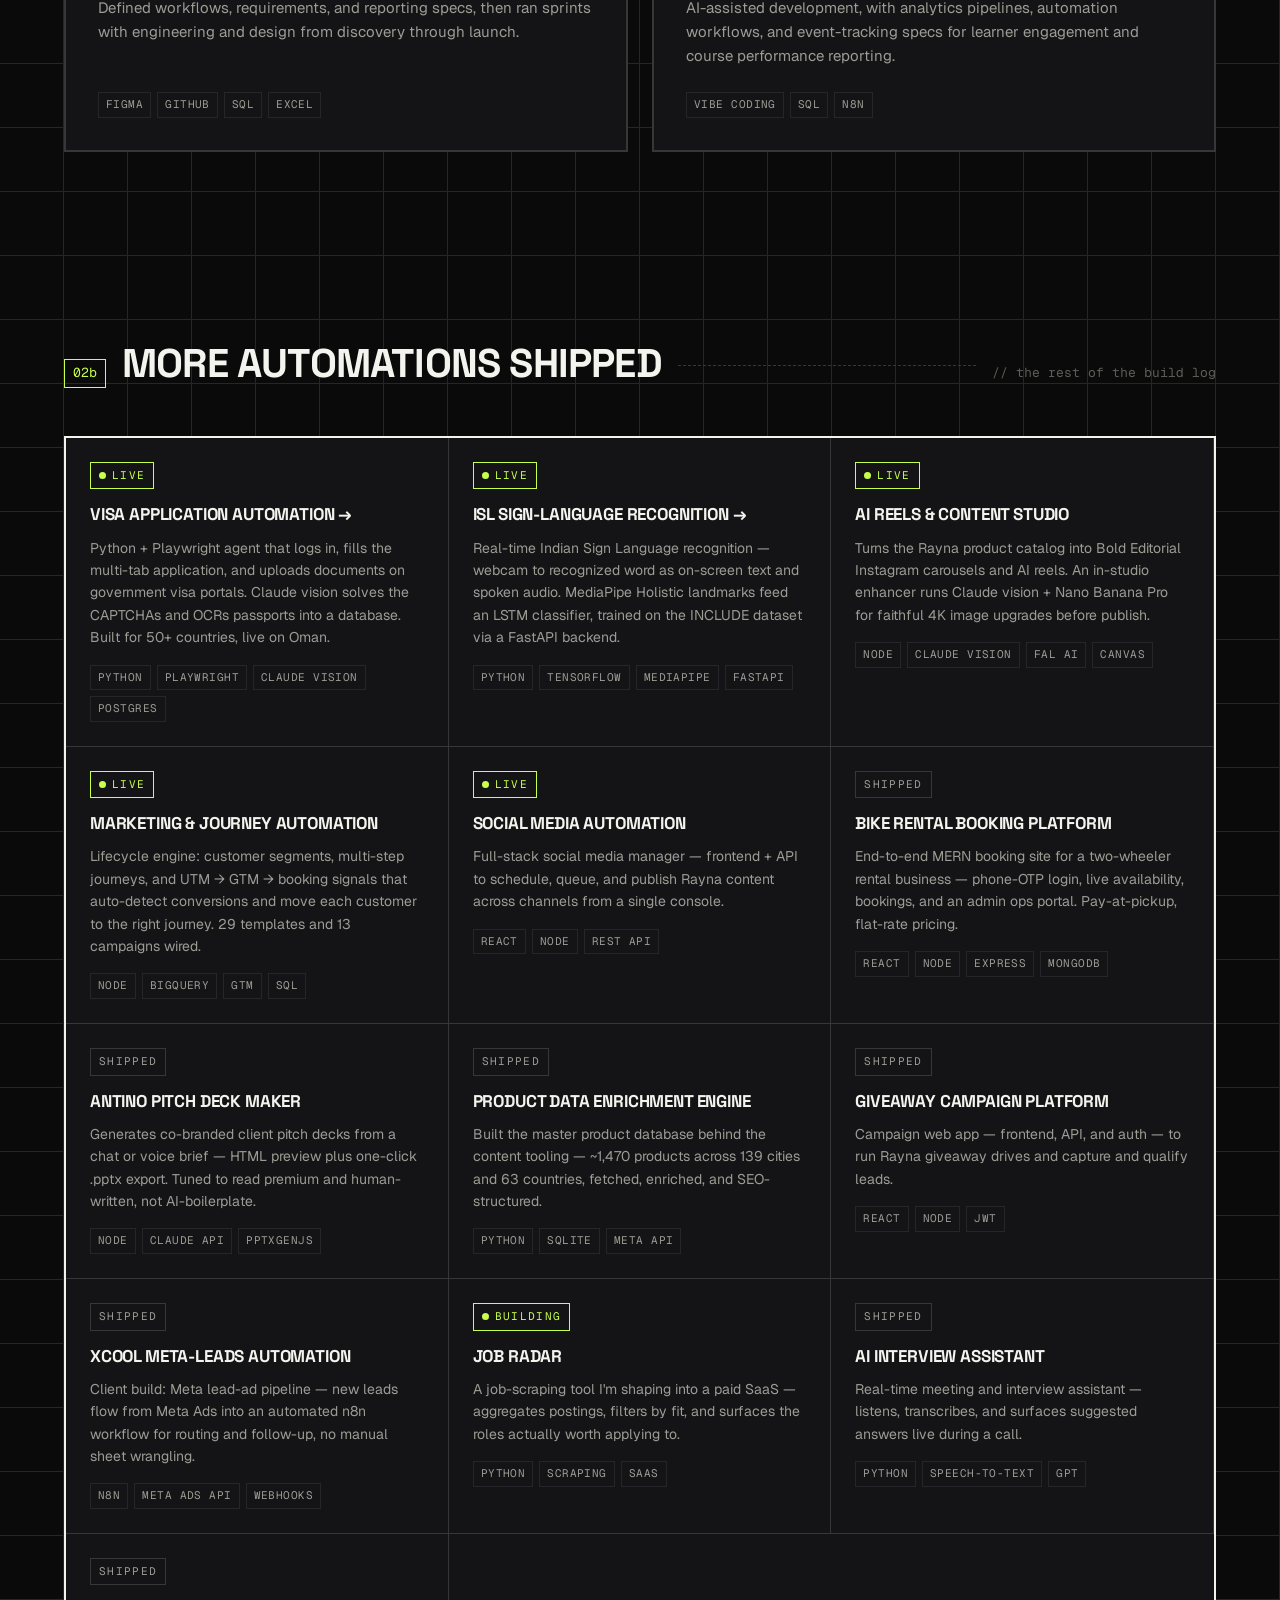
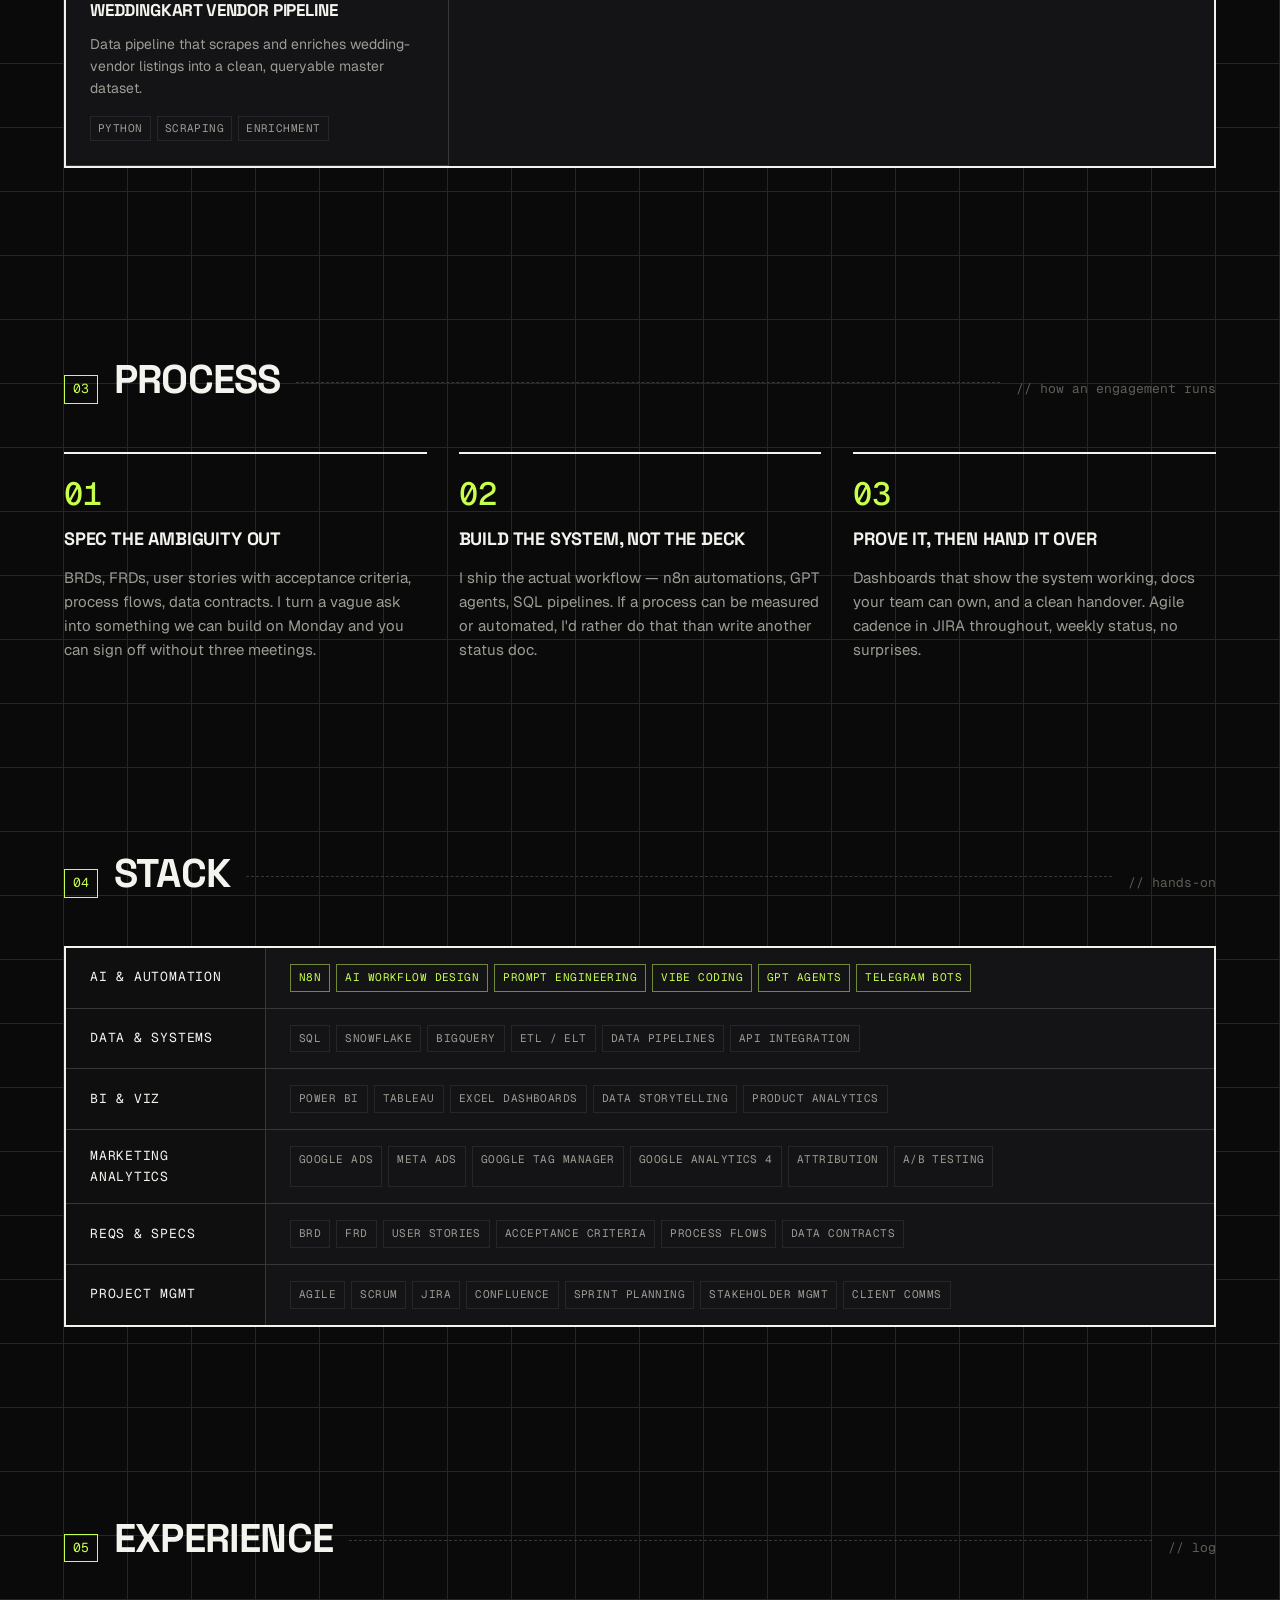
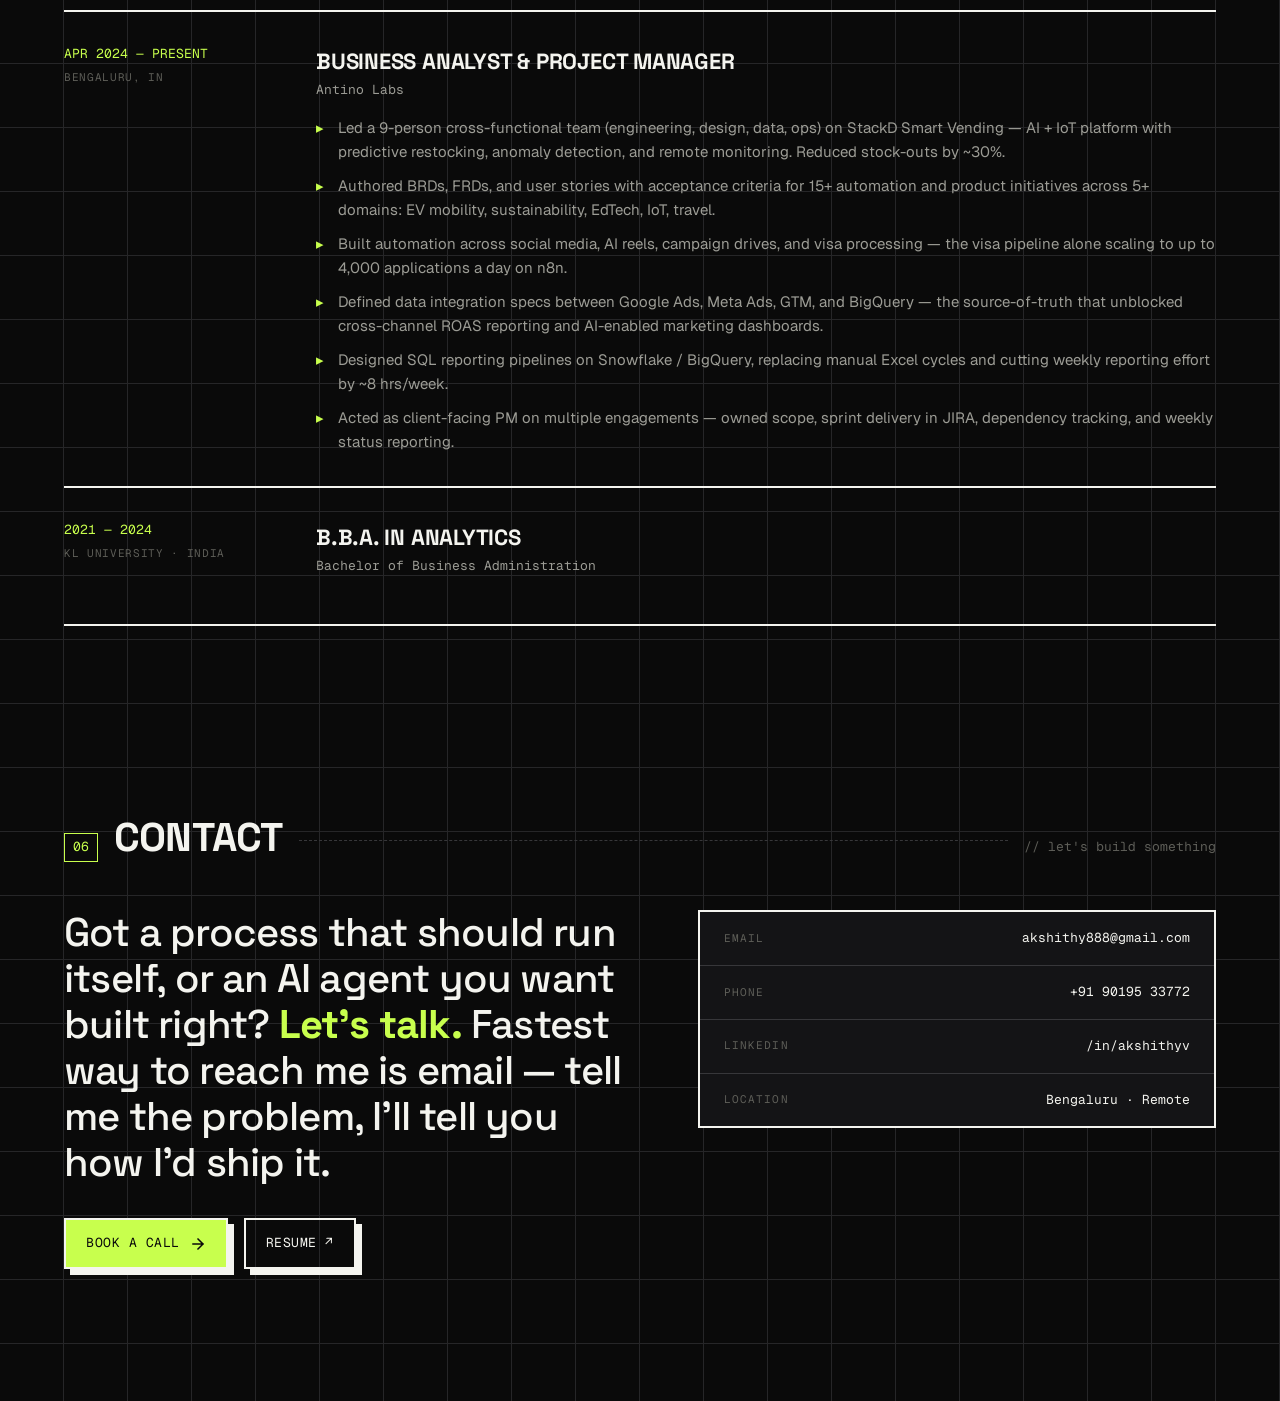
==== commit 5429988c: "Widen content container to reduce side whitespace on large screens Bump --maxw 1240→1560 and gutter " ====
--- a/index.html
+++ b/index.html
@@ -16,7 +16,7 @@
 <link rel="preconnect" href="https://fonts.googleapis.com">
 <link rel="preconnect" href="https://fonts.gstatic.com" crossorigin>
 <link rel="stylesheet" href="https://fonts.googleapis.com/css2?family=Space+Grotesk:wght@400;500;700&family=Geist:wght@400;500;600&family=Geist+Mono:wght@400;500&display=swap">
-<link rel="stylesheet" href="styles.css?v=10">
+<link rel="stylesheet" href="styles.css?v=11">
 <link rel="icon" href="favicon.svg" type="image/svg+xml">
 </head>
 <body>
@@ -620,6 +620,6 @@
   </form>
 </dialog>
 
-<script src="script.js?v=10" defer></script>
+<script src="script.js?v=11" defer></script>
 </body>
 </html>
--- a/styles.css
+++ b/styles.css
@@ -23,8 +23,8 @@
   --sp-1: 4px;  --sp-2: 8px;  --sp-3: 12px; --sp-4: 16px; --sp-5: 24px;
   --sp-6: 32px; --sp-7: 48px; --sp-8: 64px; --sp-9: 96px; --sp-10: 128px;
 
-  --maxw: 1240px;
-  --gutter: clamp(16px, 4vw, 40px);
+  --maxw: 1560px;
+  --gutter: clamp(20px, 5vw, 88px);
   --topbar-h: 60px;
 
   /* borders / brutalist geometry */
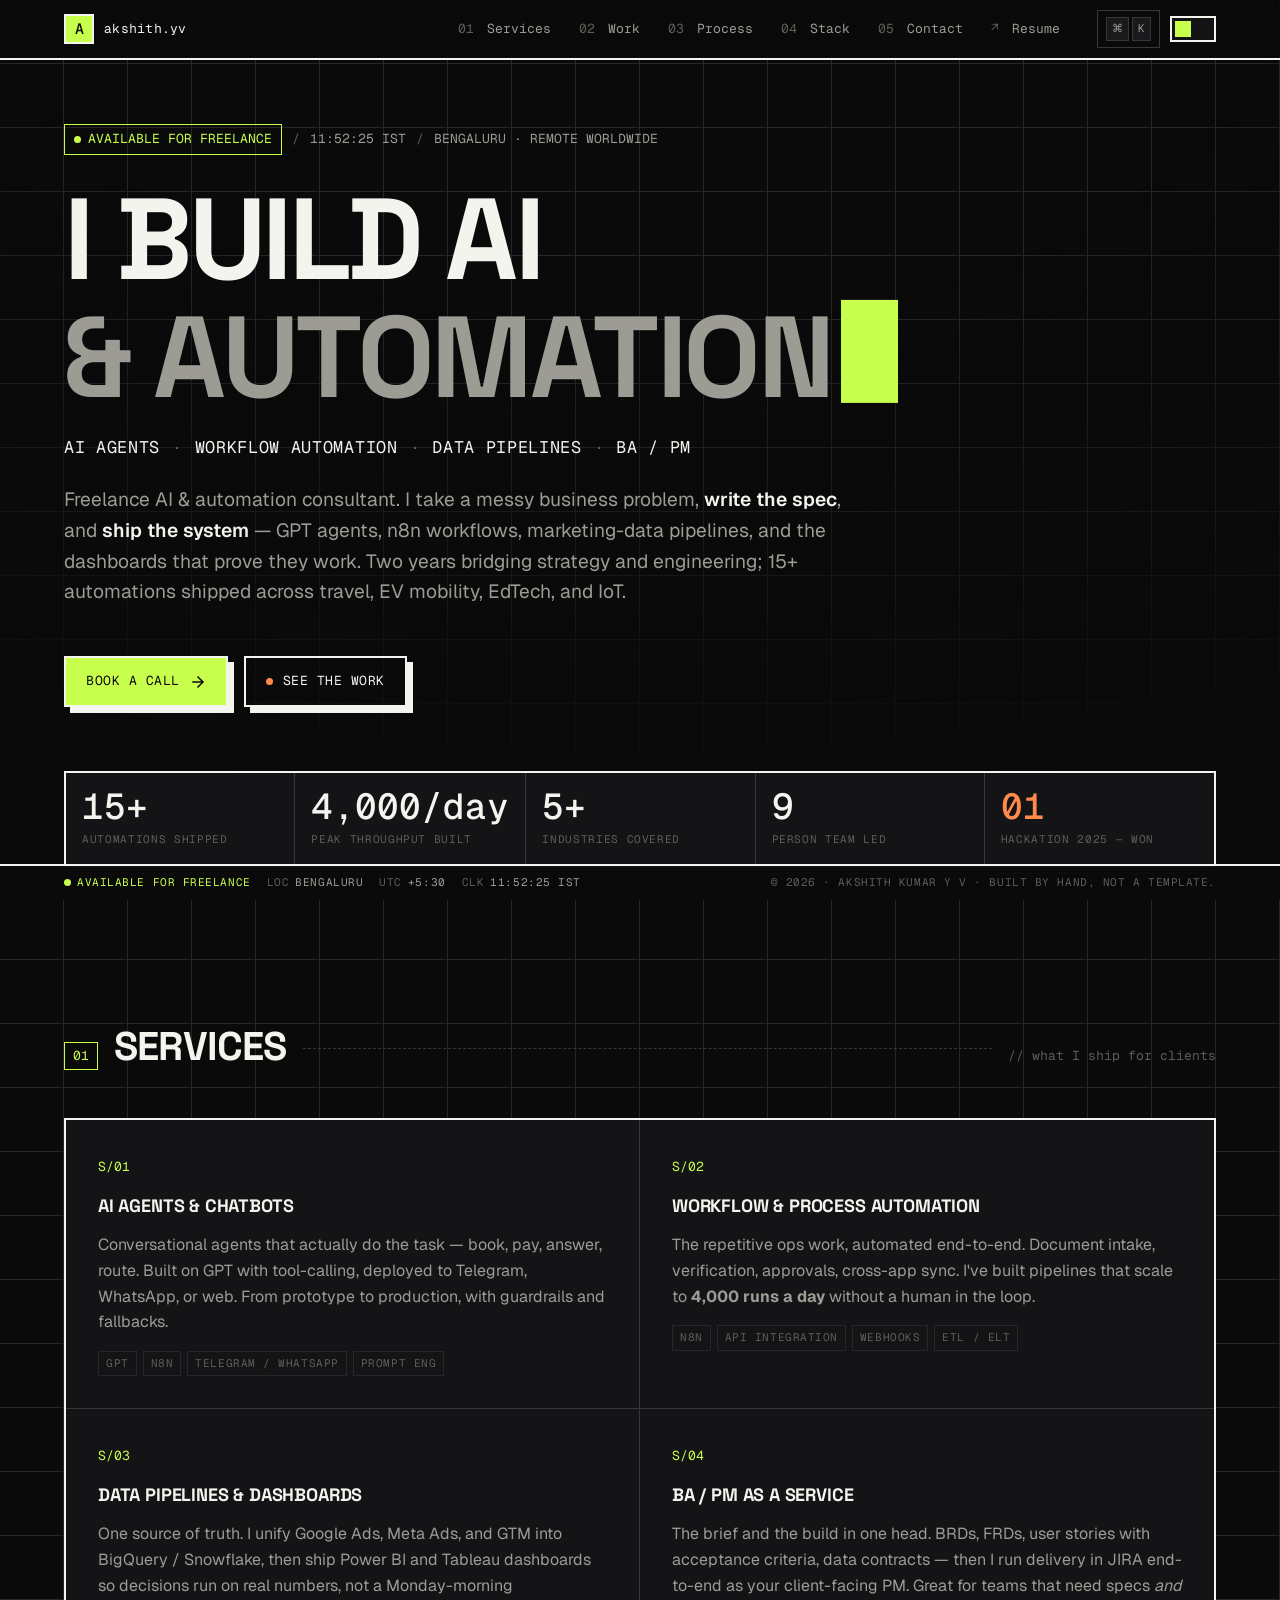
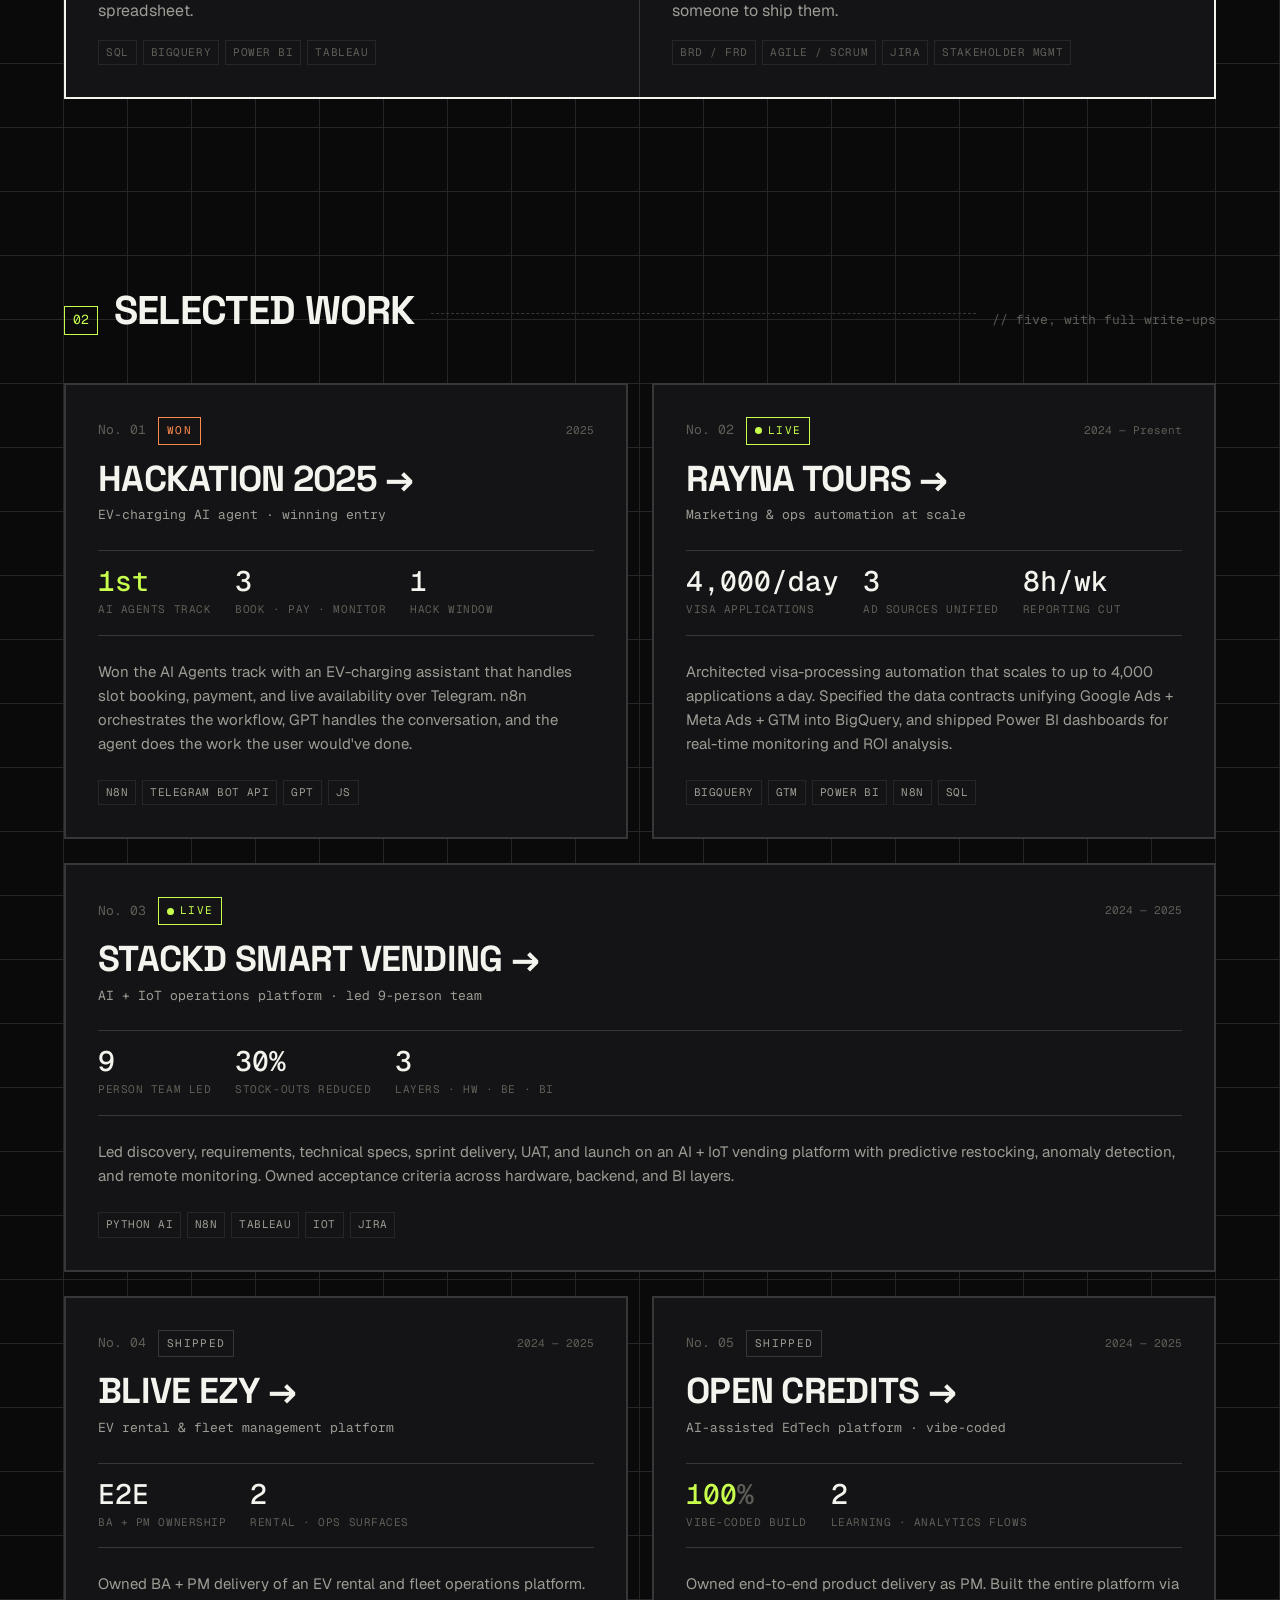
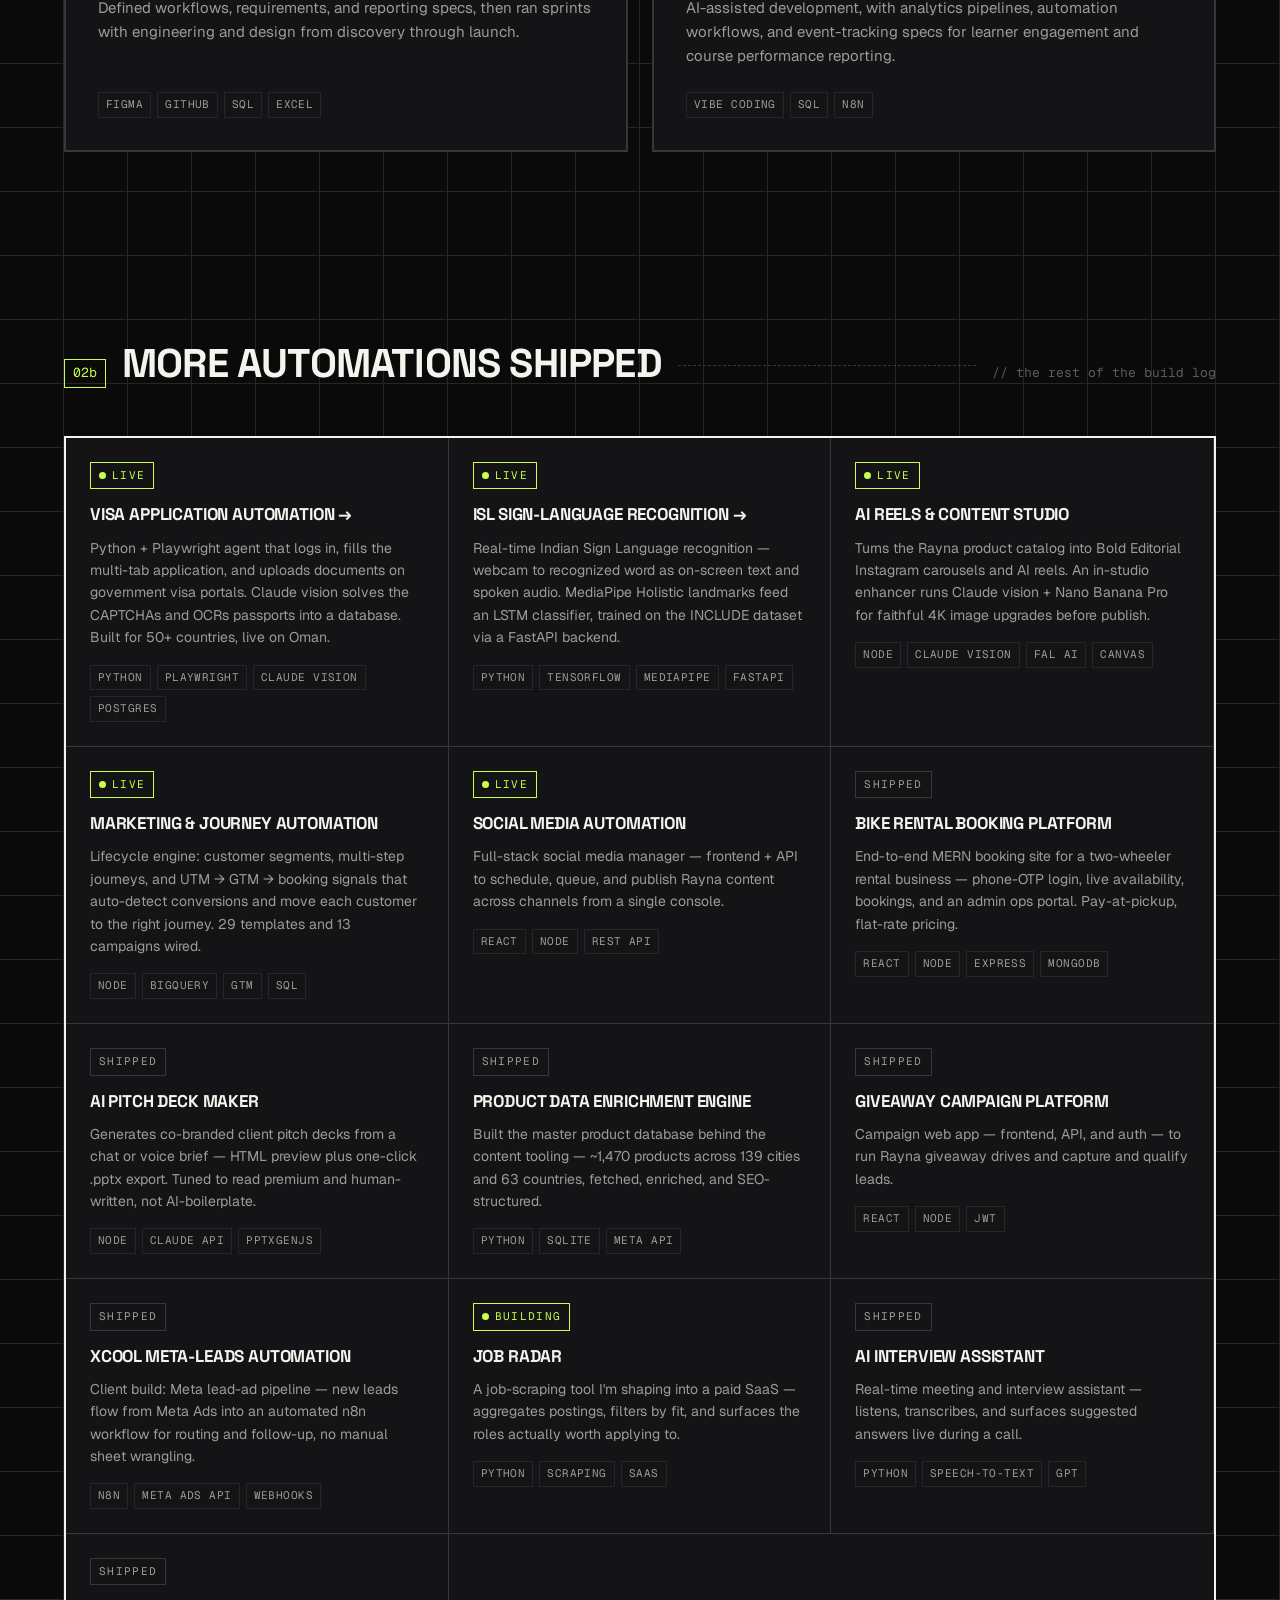
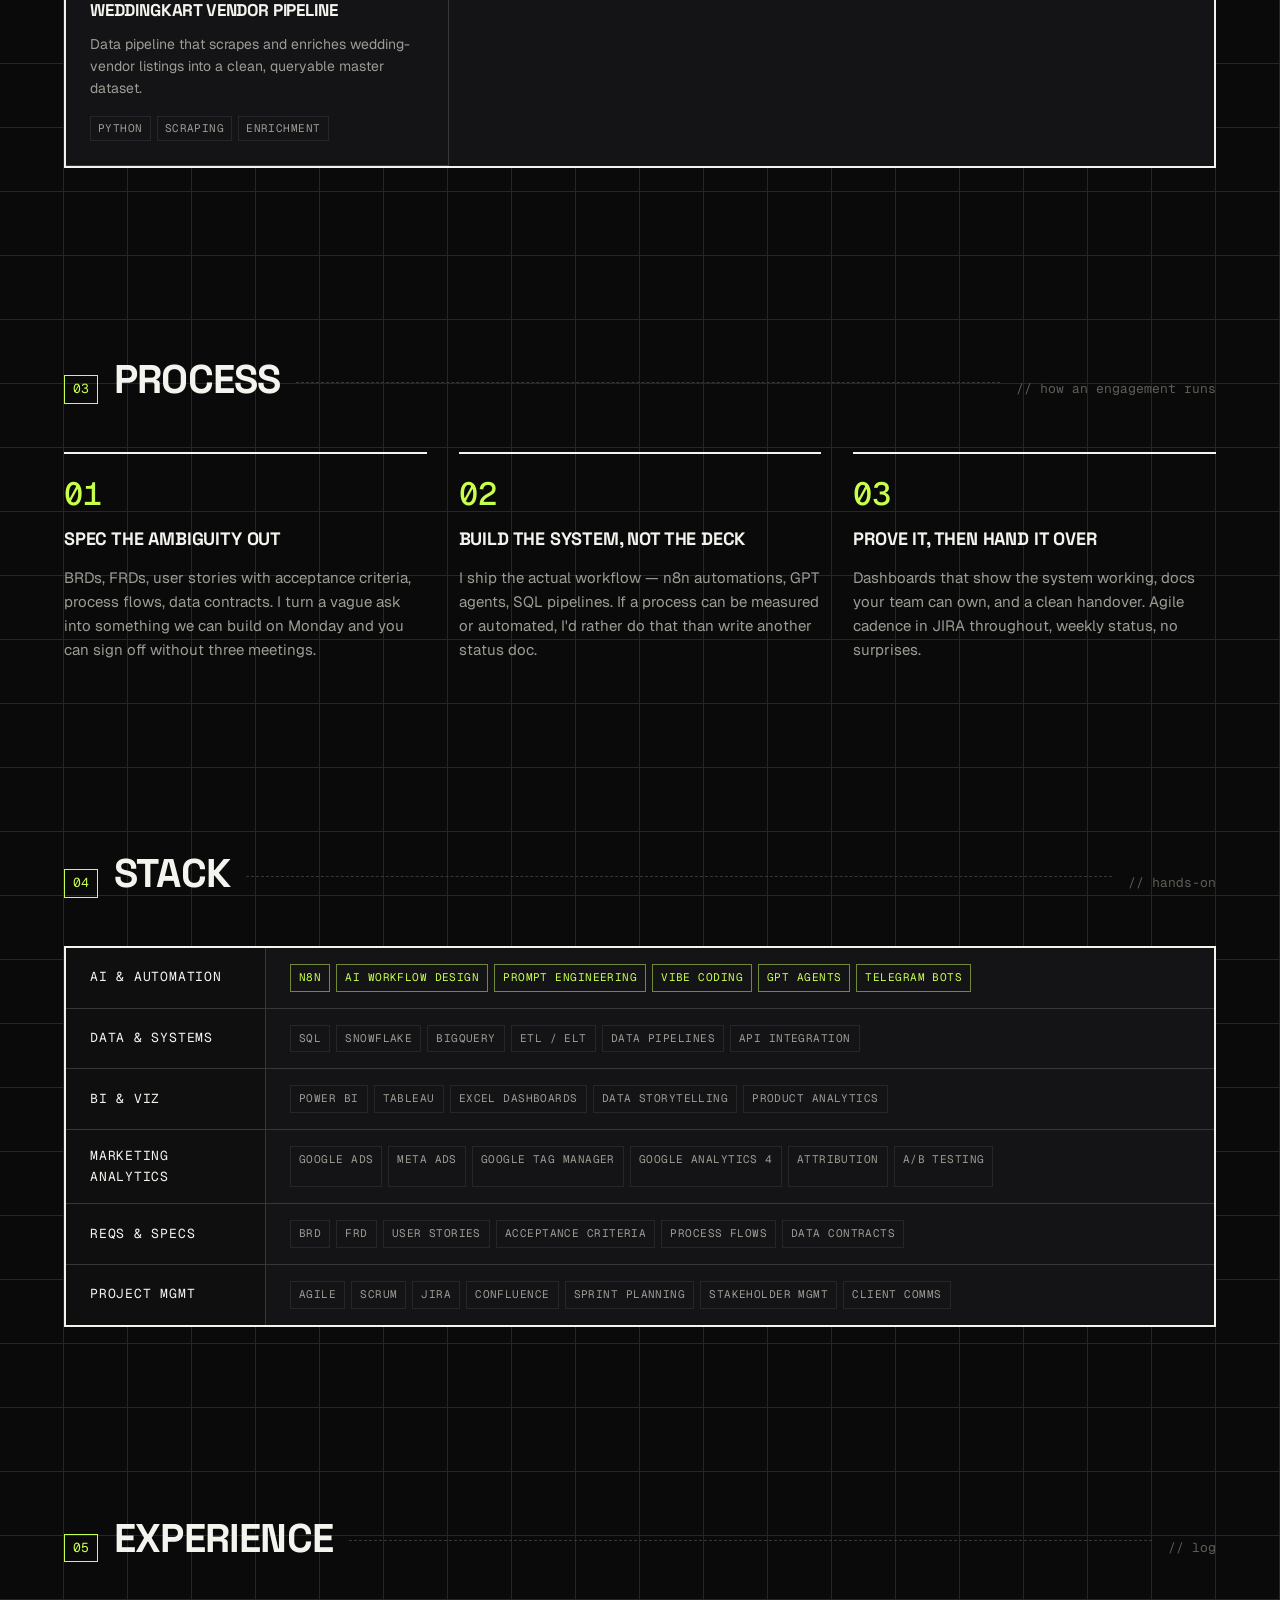
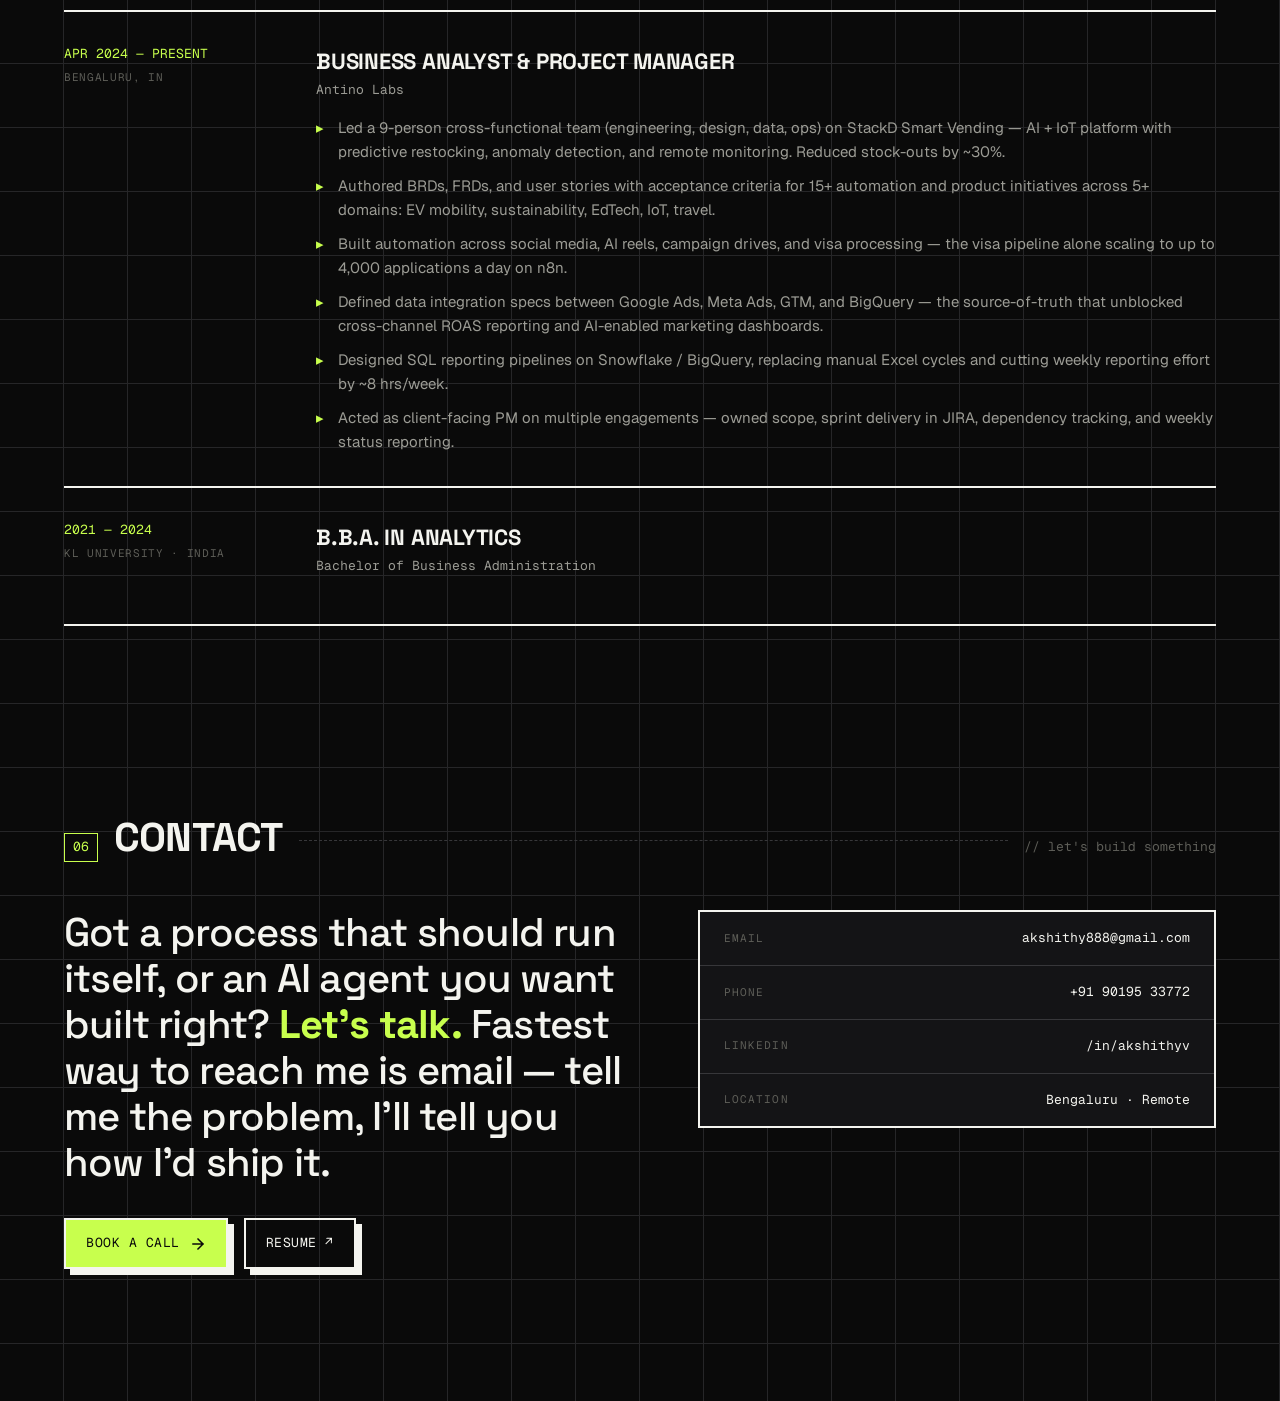
==== commit df22f16f: "Rename worklog item: Antino Pitch Deck Maker → AI Pitch Deck Maker Co-Authored-By: Claude Opus 4.8 (" ====
--- a/index.html
+++ b/index.html
@@ -370,7 +370,7 @@
 
     <article class="worklog-item">
       <header><span class="pill pill-shipped">SHIPPED</span></header>
-      <h3>Antino Pitch Deck Maker</h3>
+      <h3>AI Pitch Deck Maker</h3>
       <p>Generates co-branded client pitch decks from a chat or voice brief — HTML preview
         plus one-click .pptx export. Tuned to read premium and human-written, not
         AI-boilerplate.</p>
